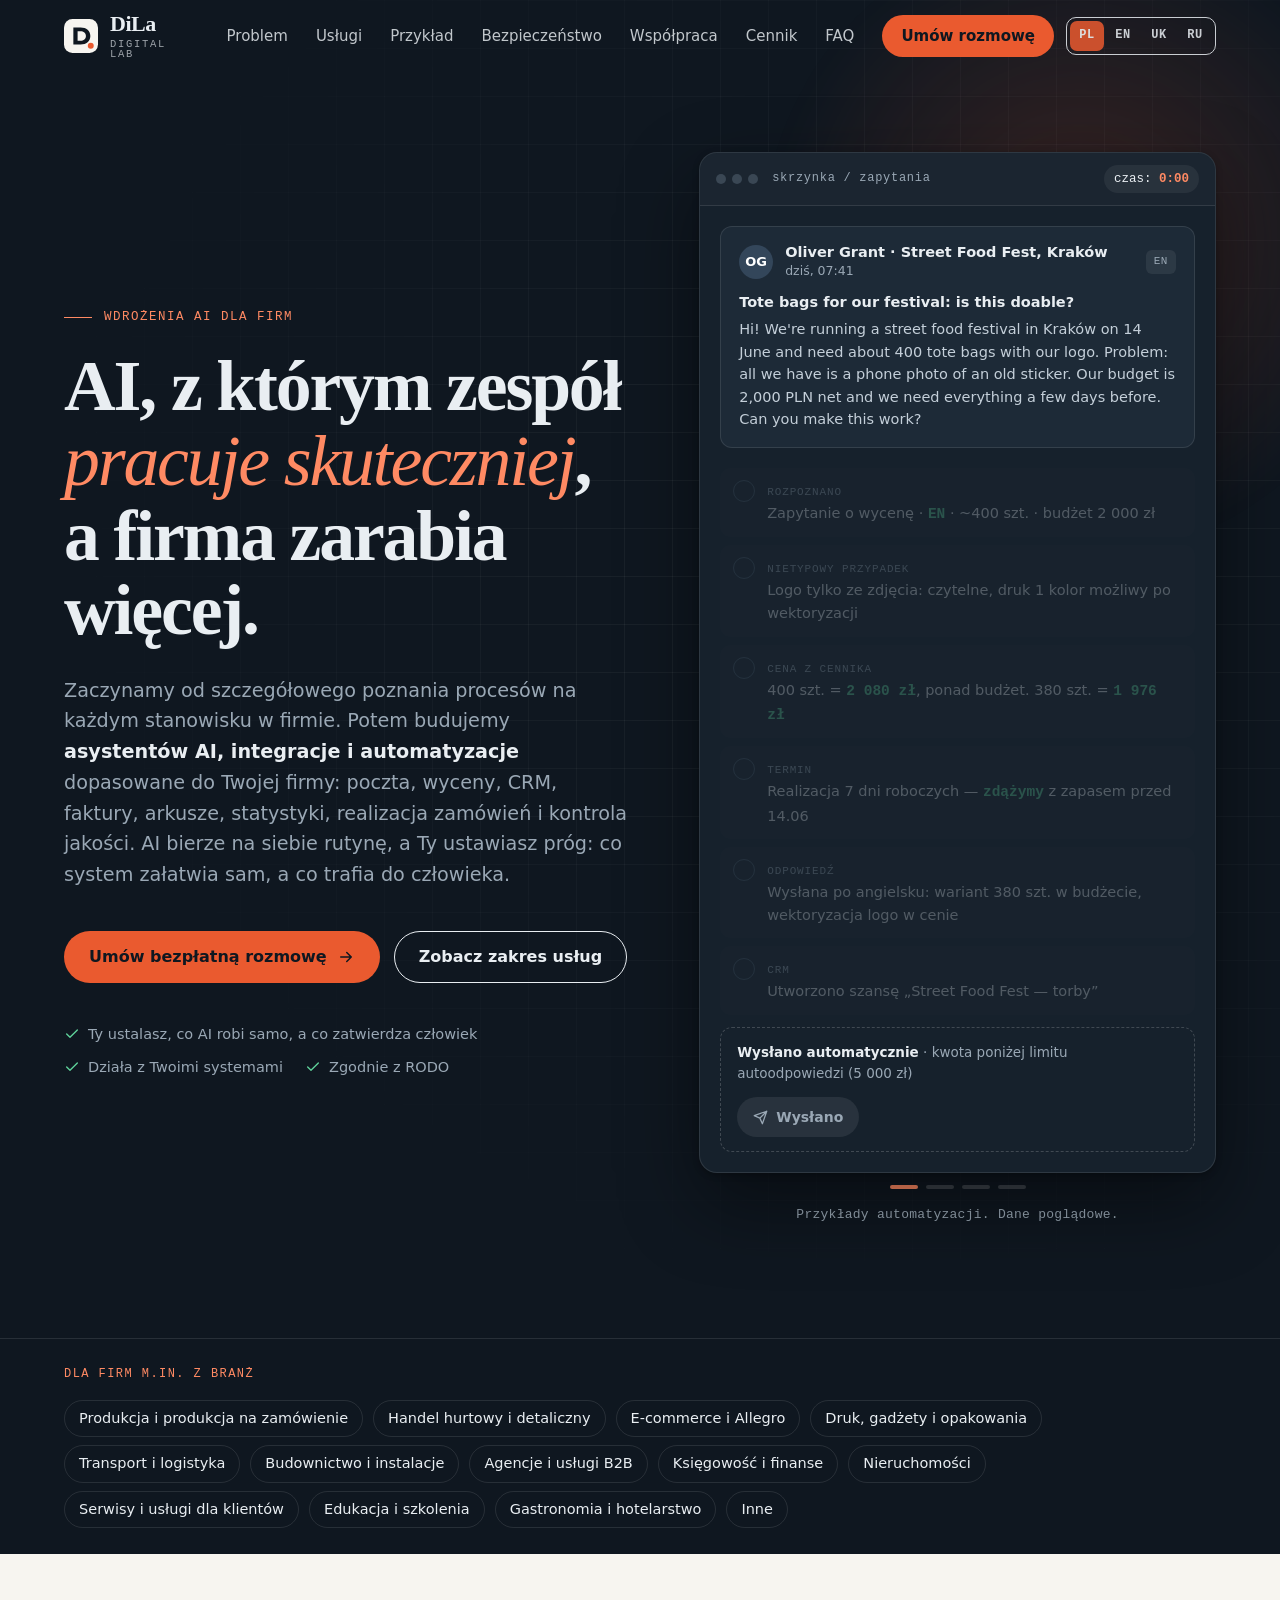
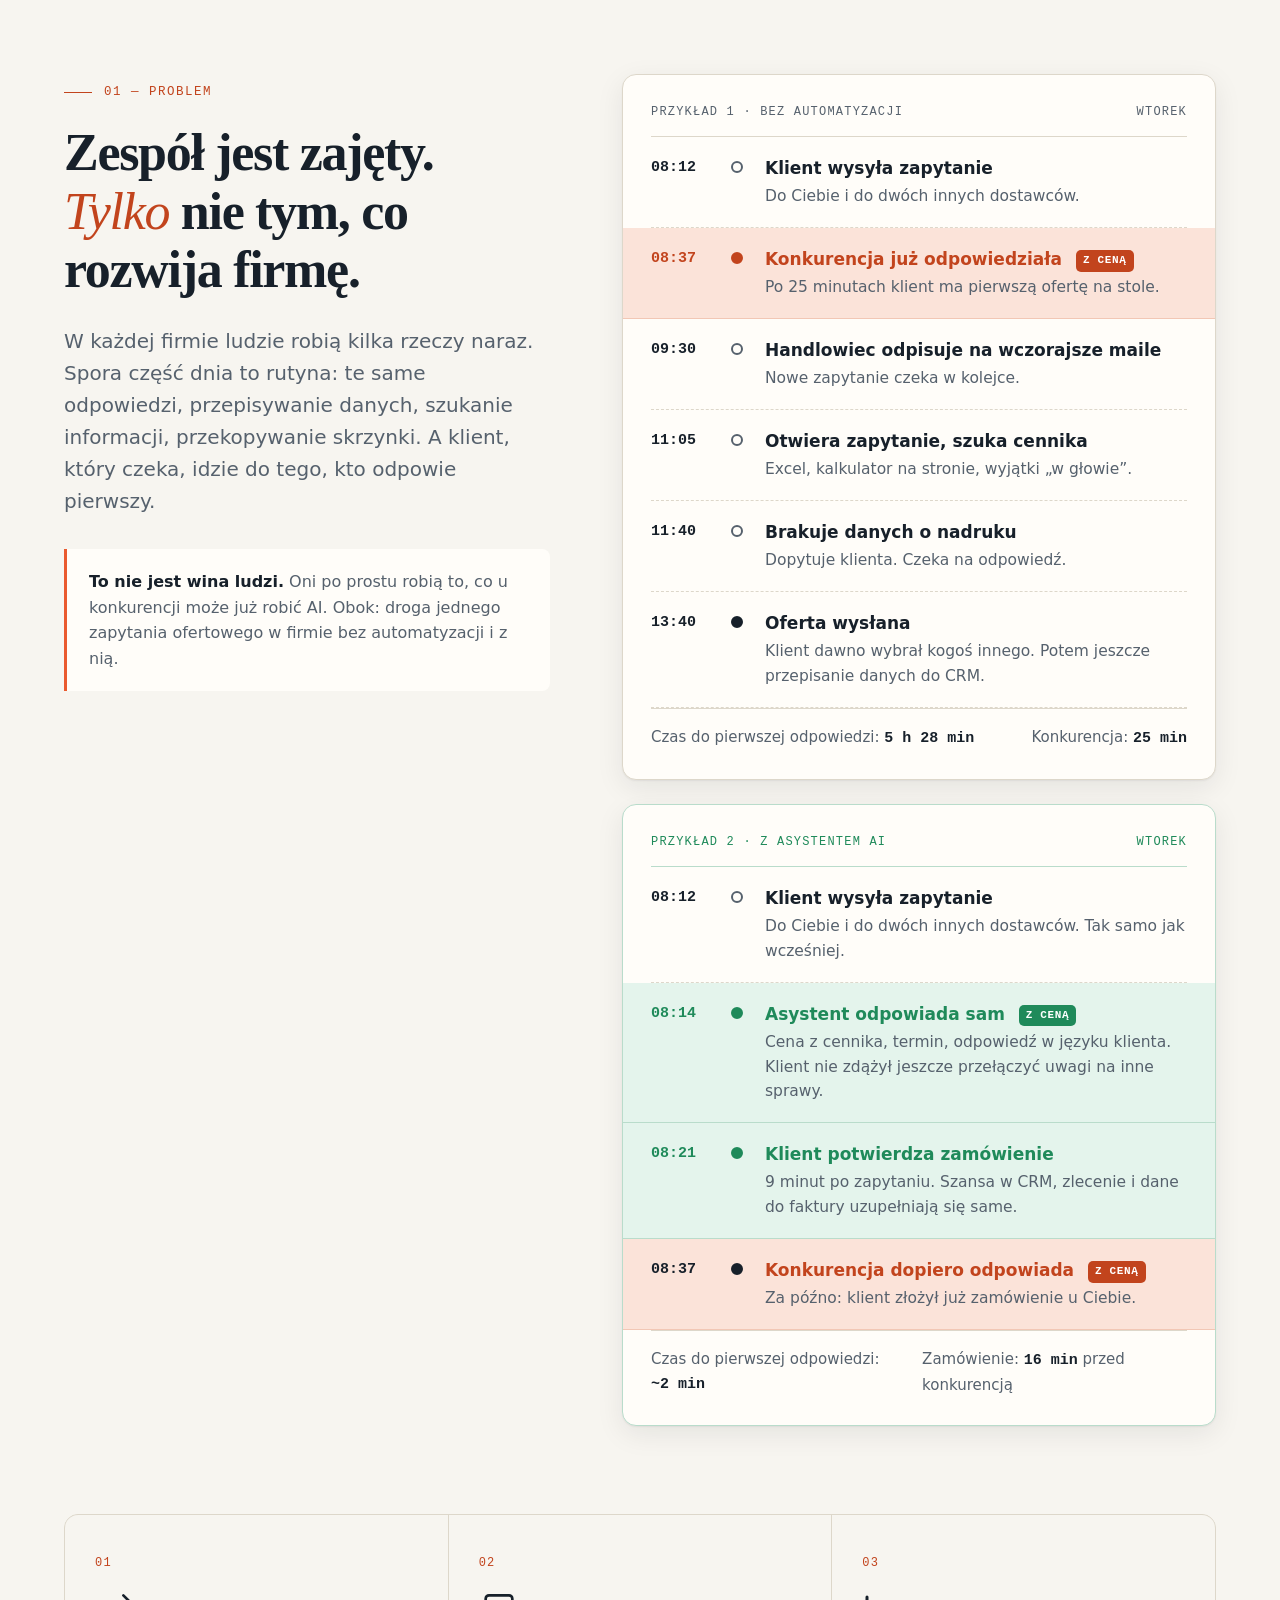
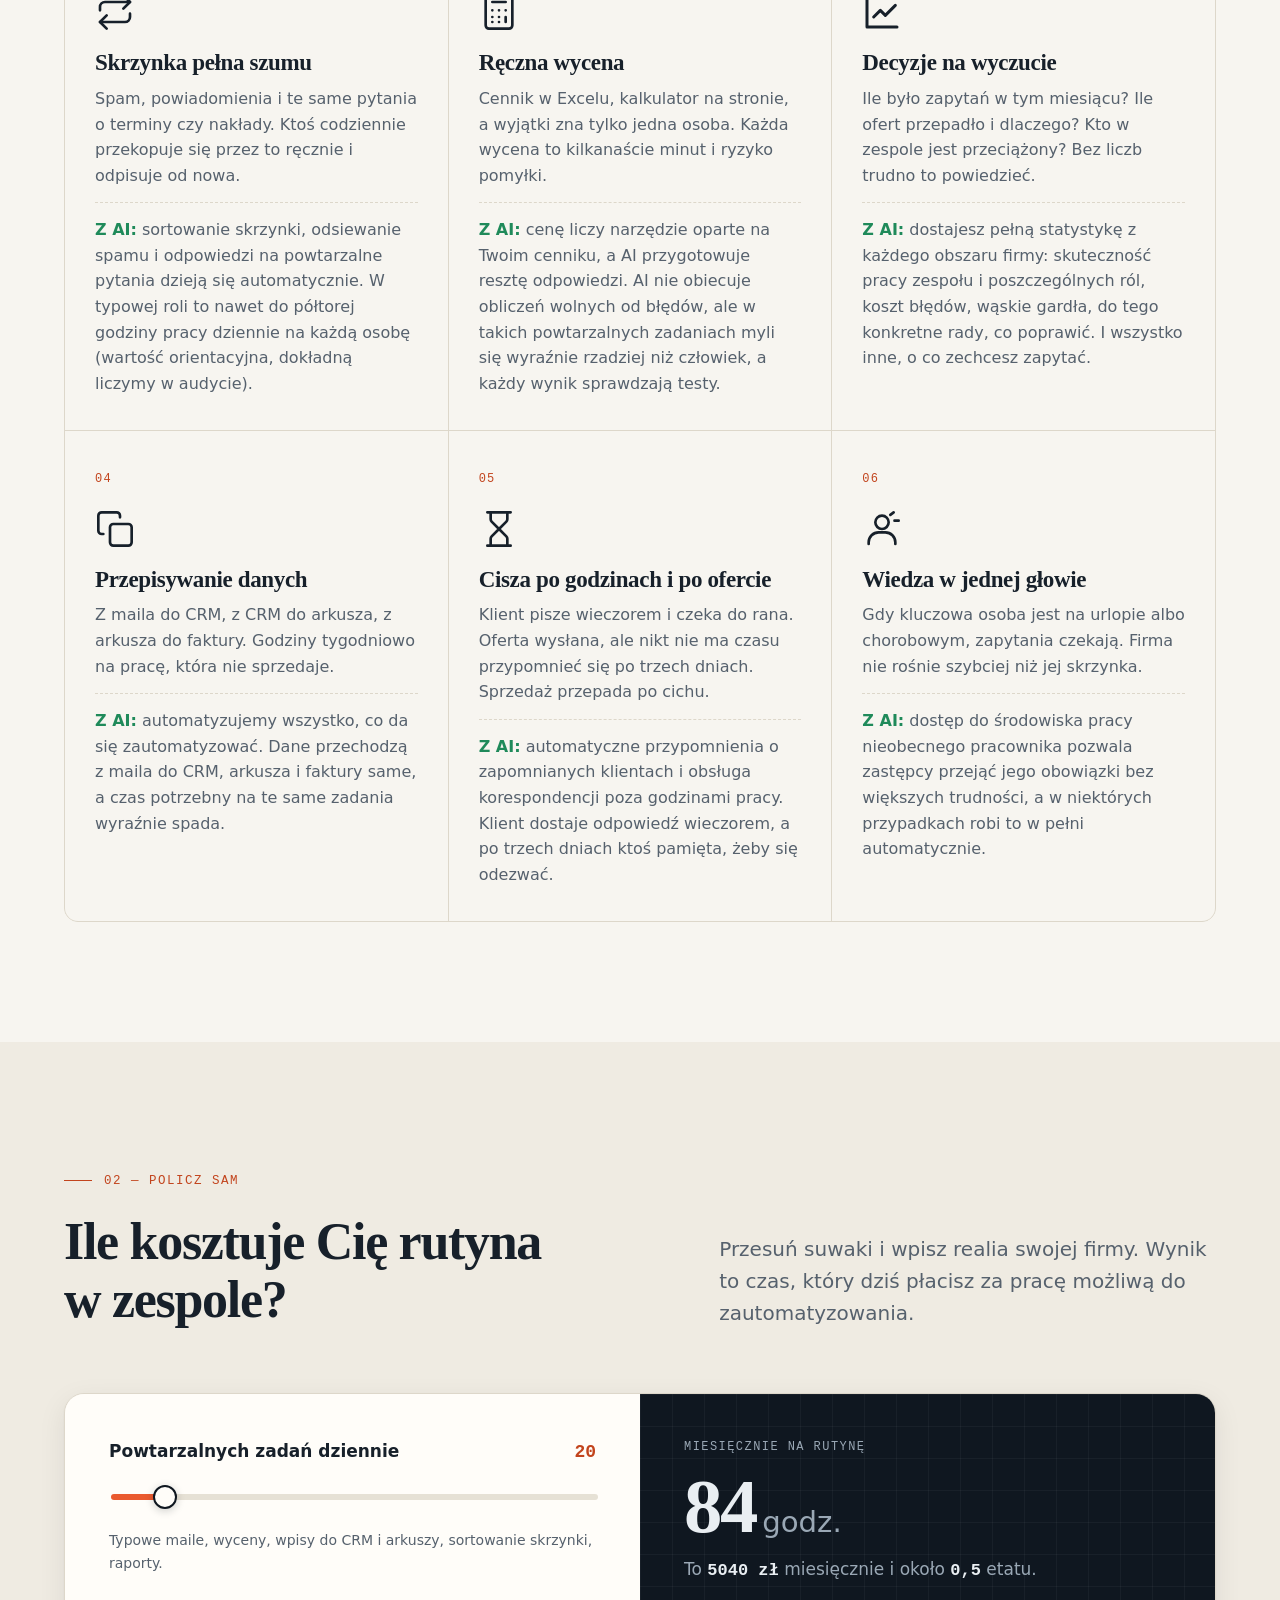
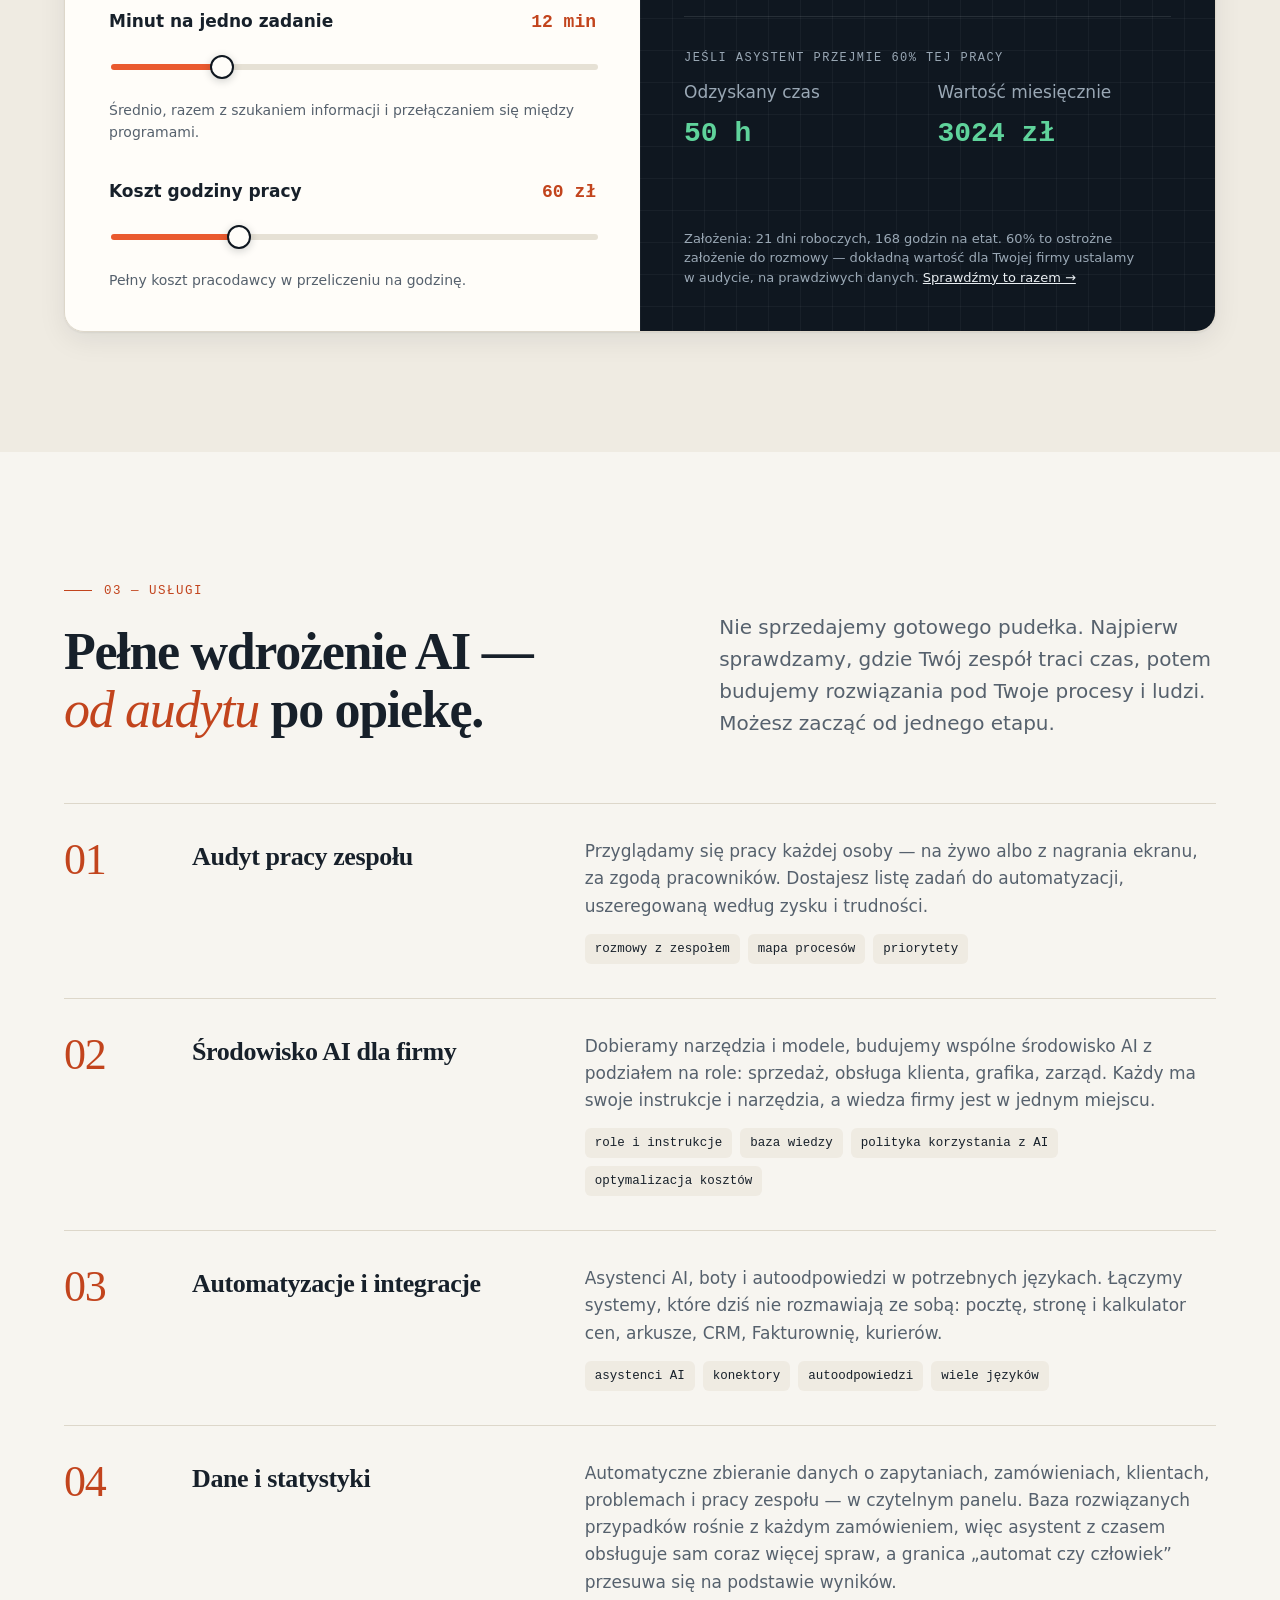
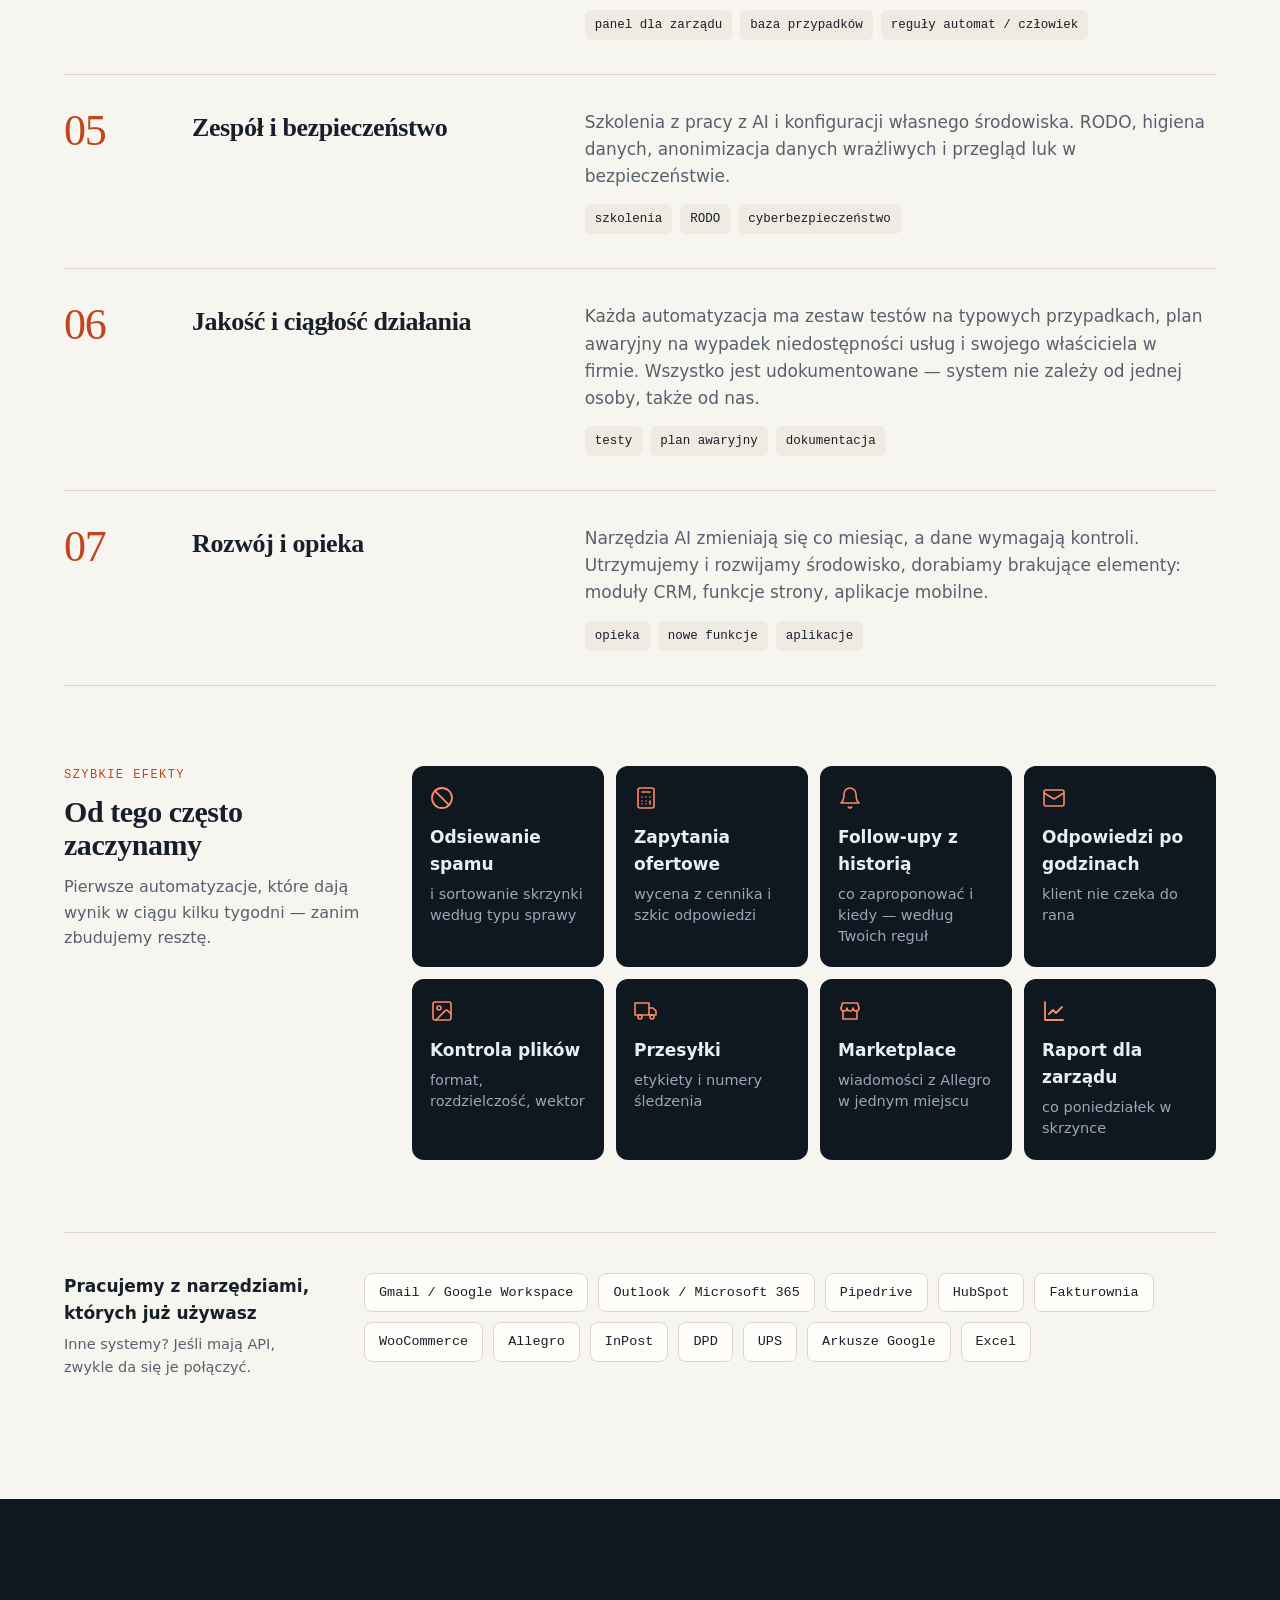
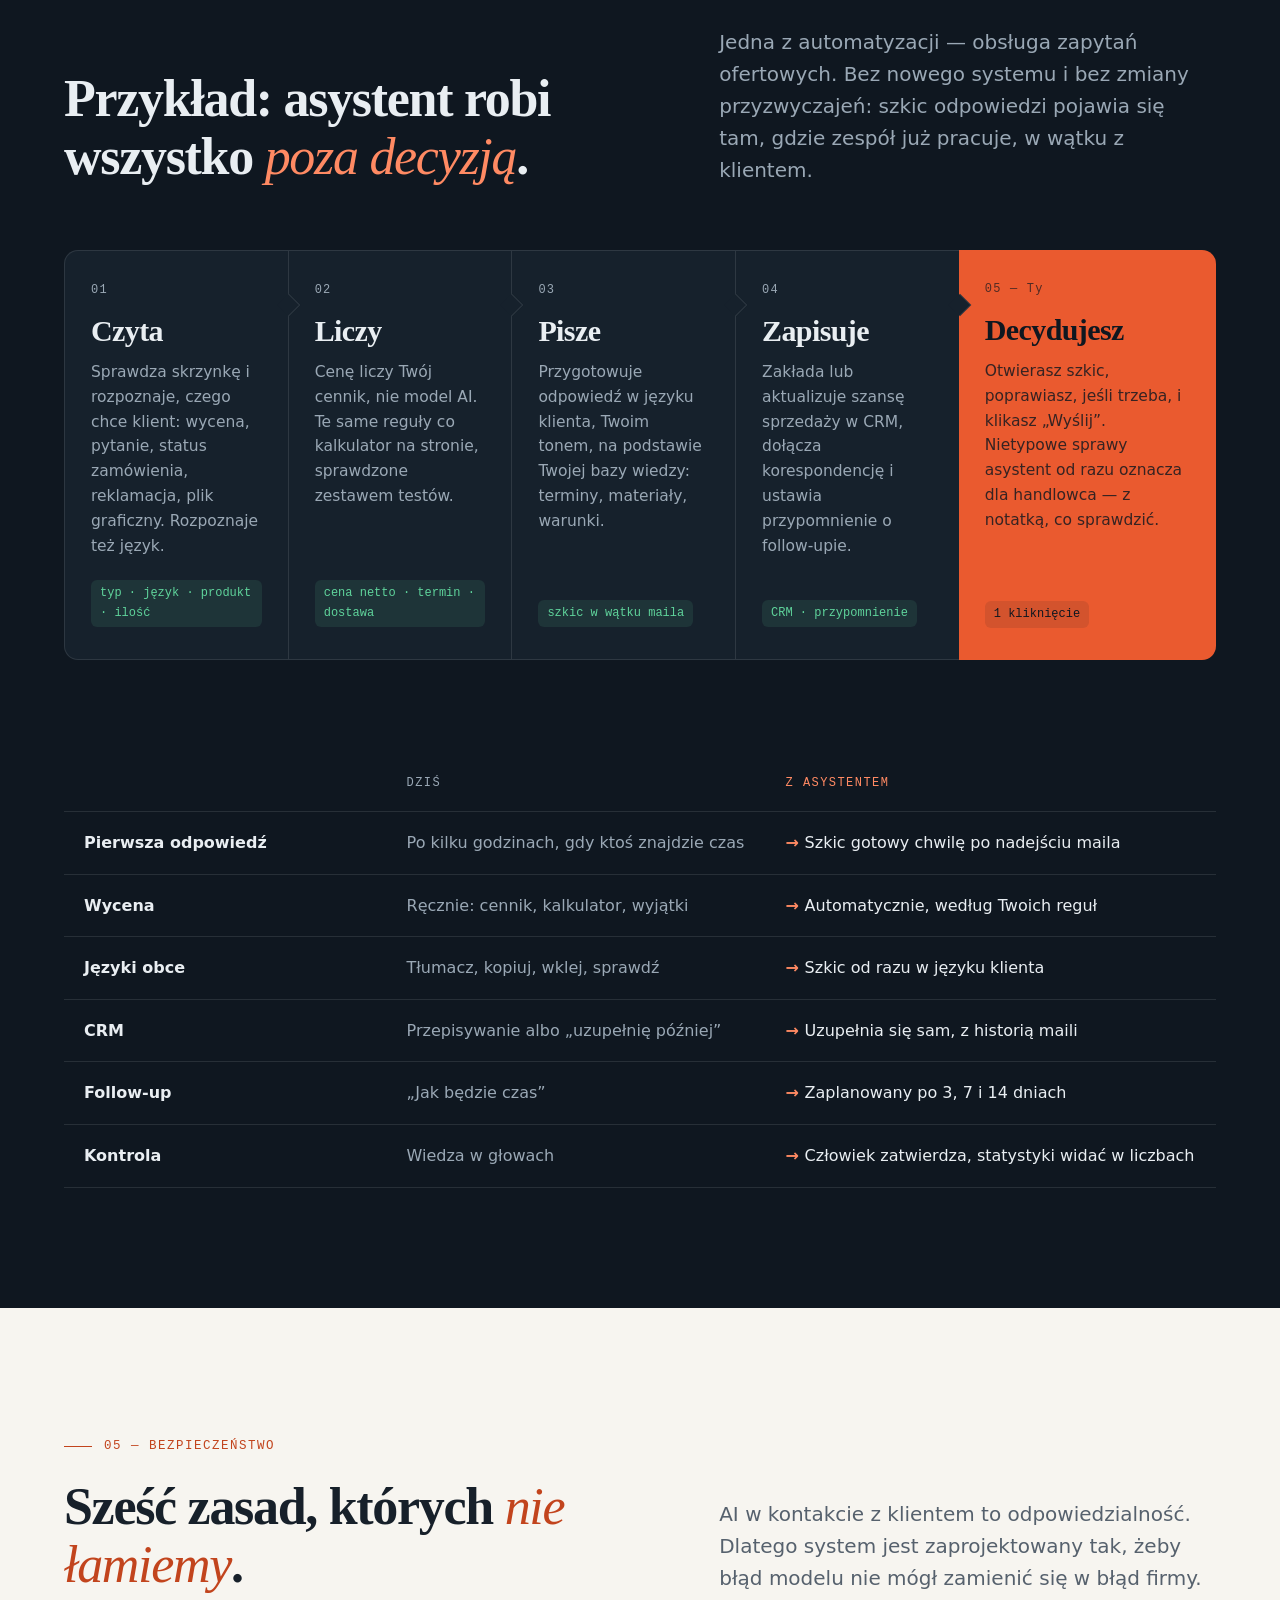
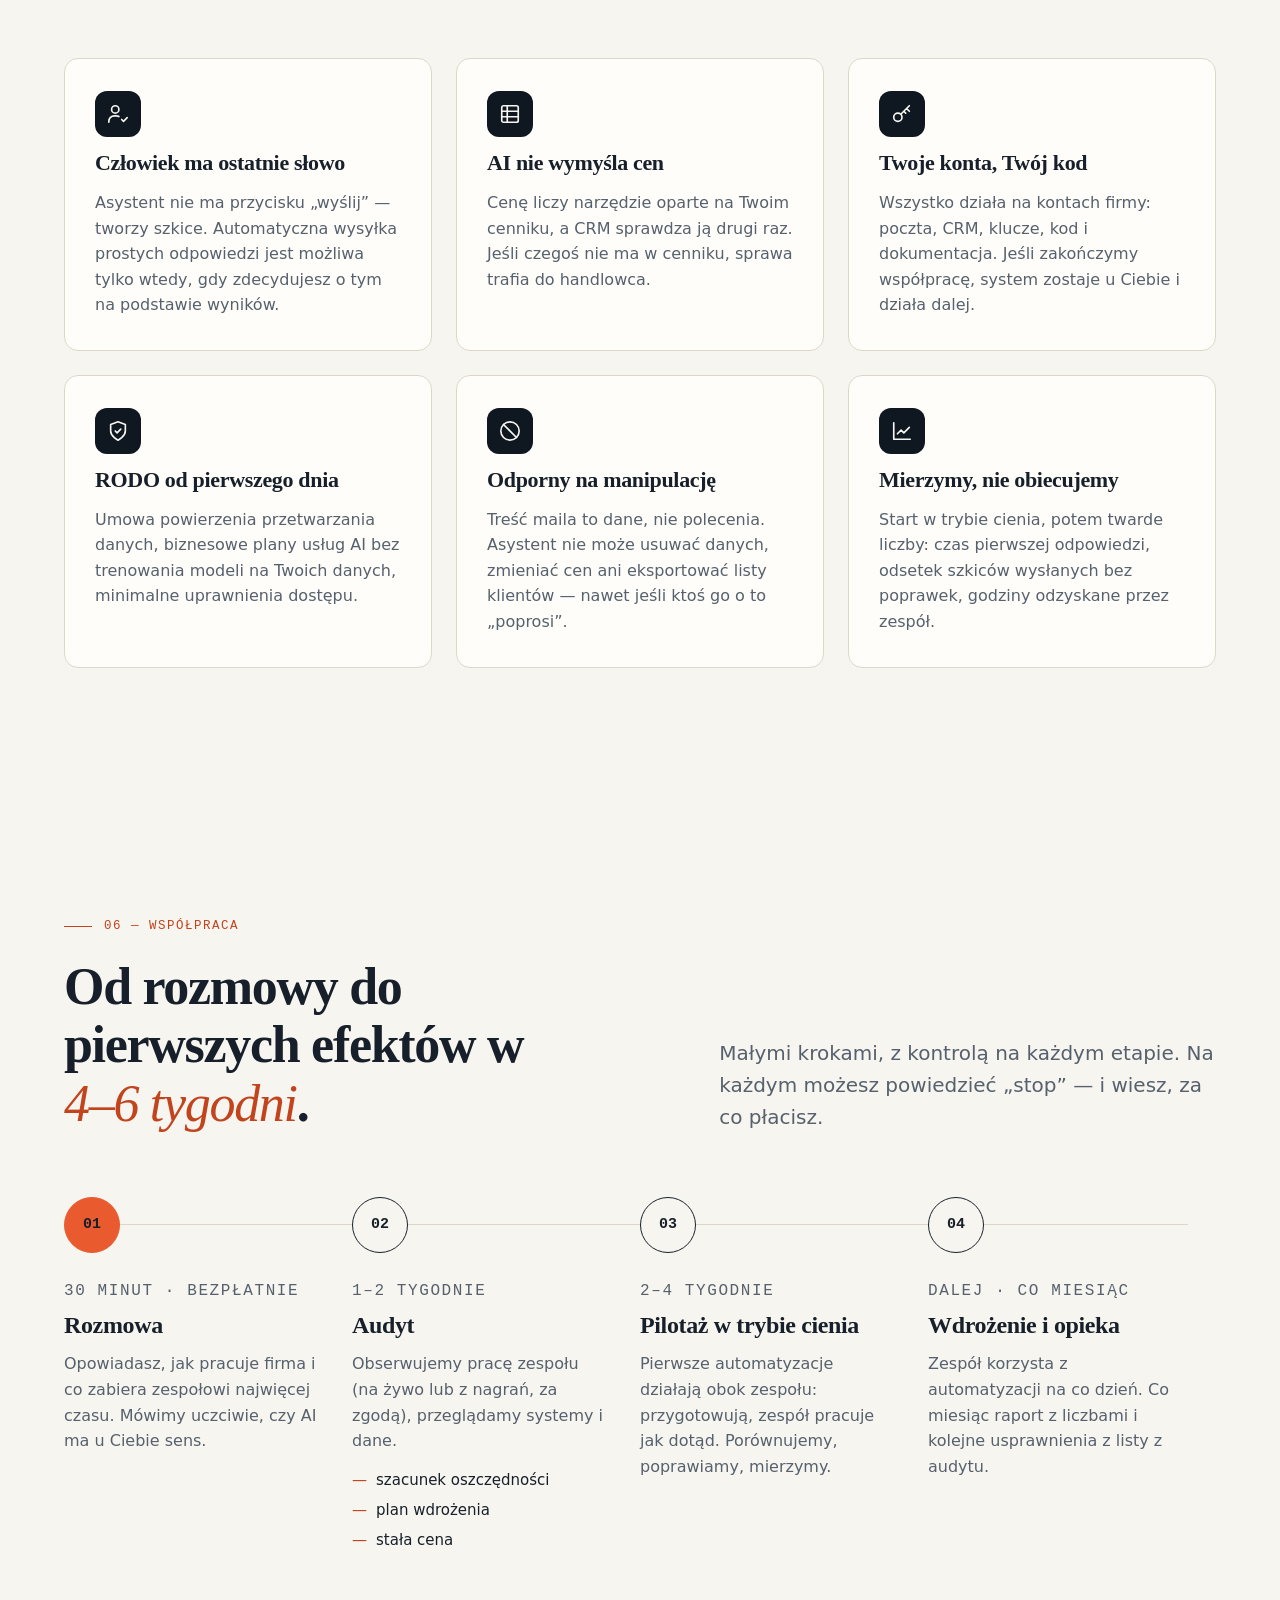
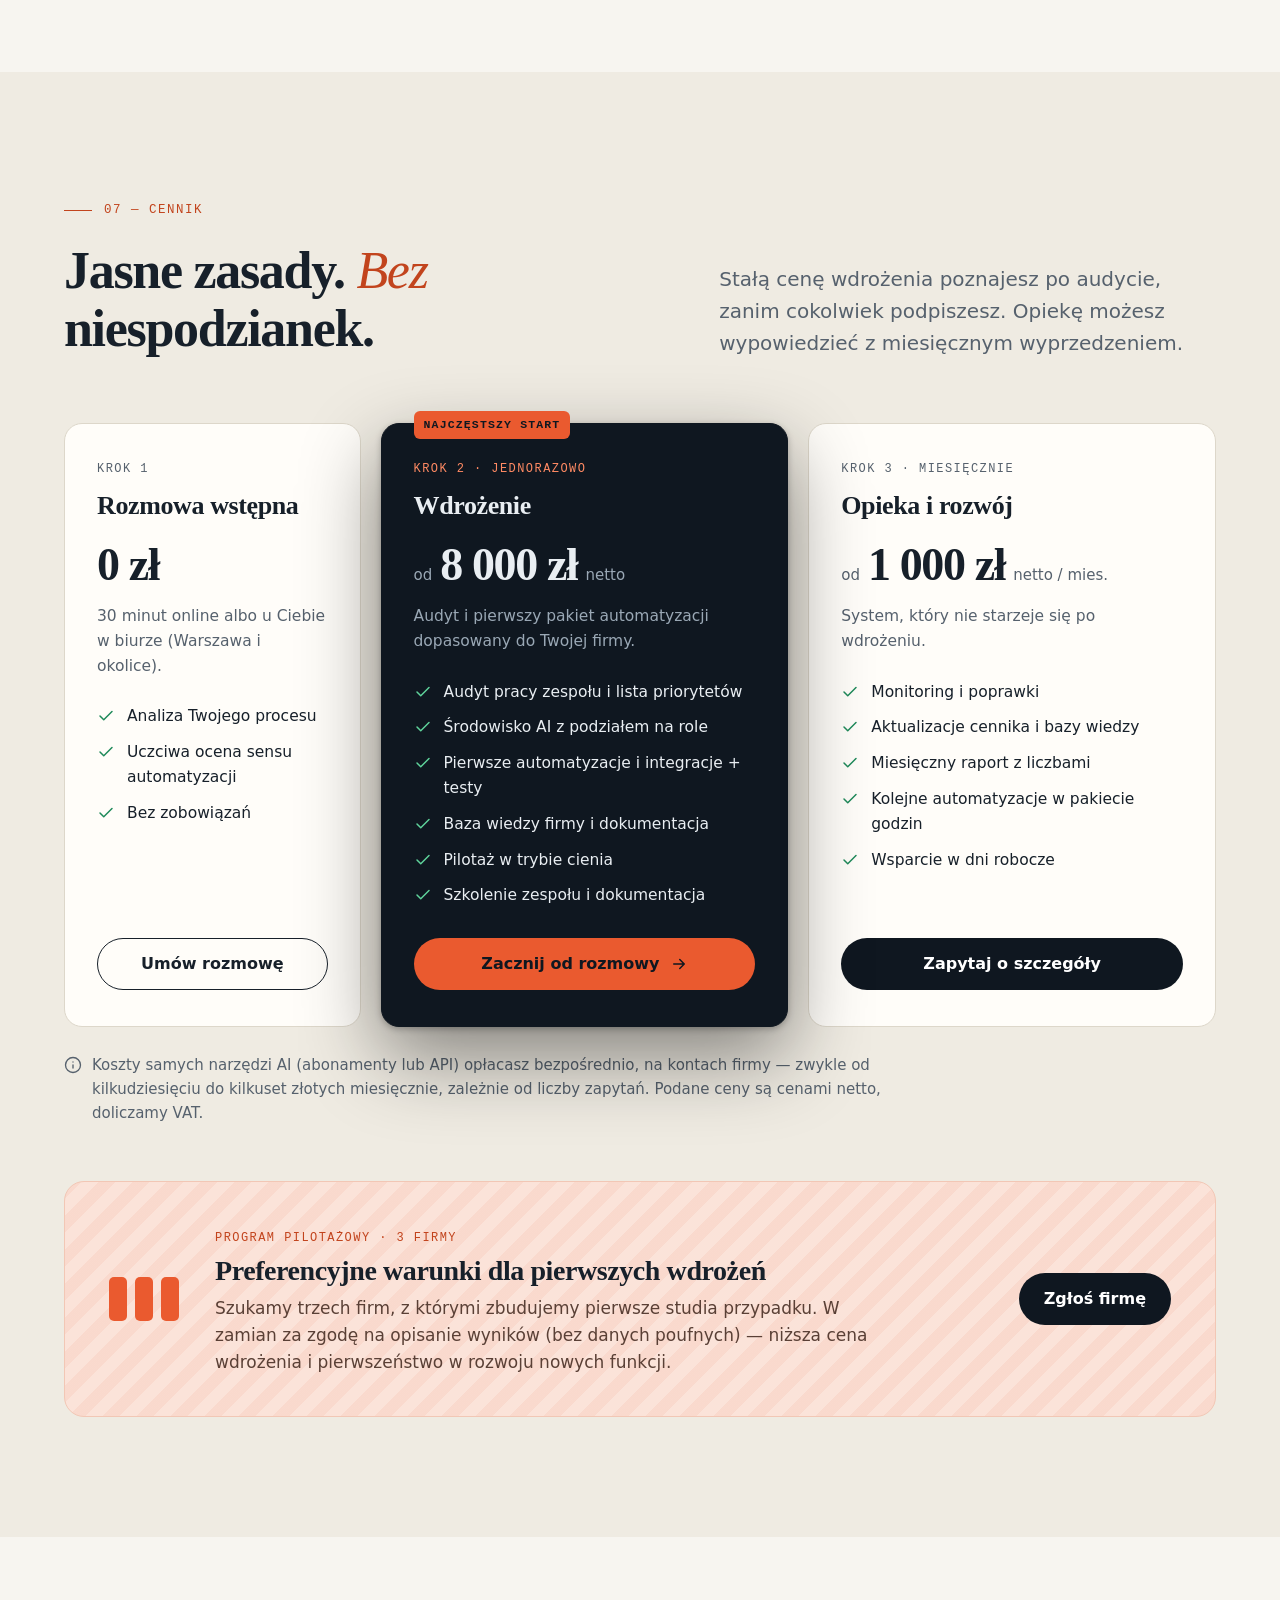
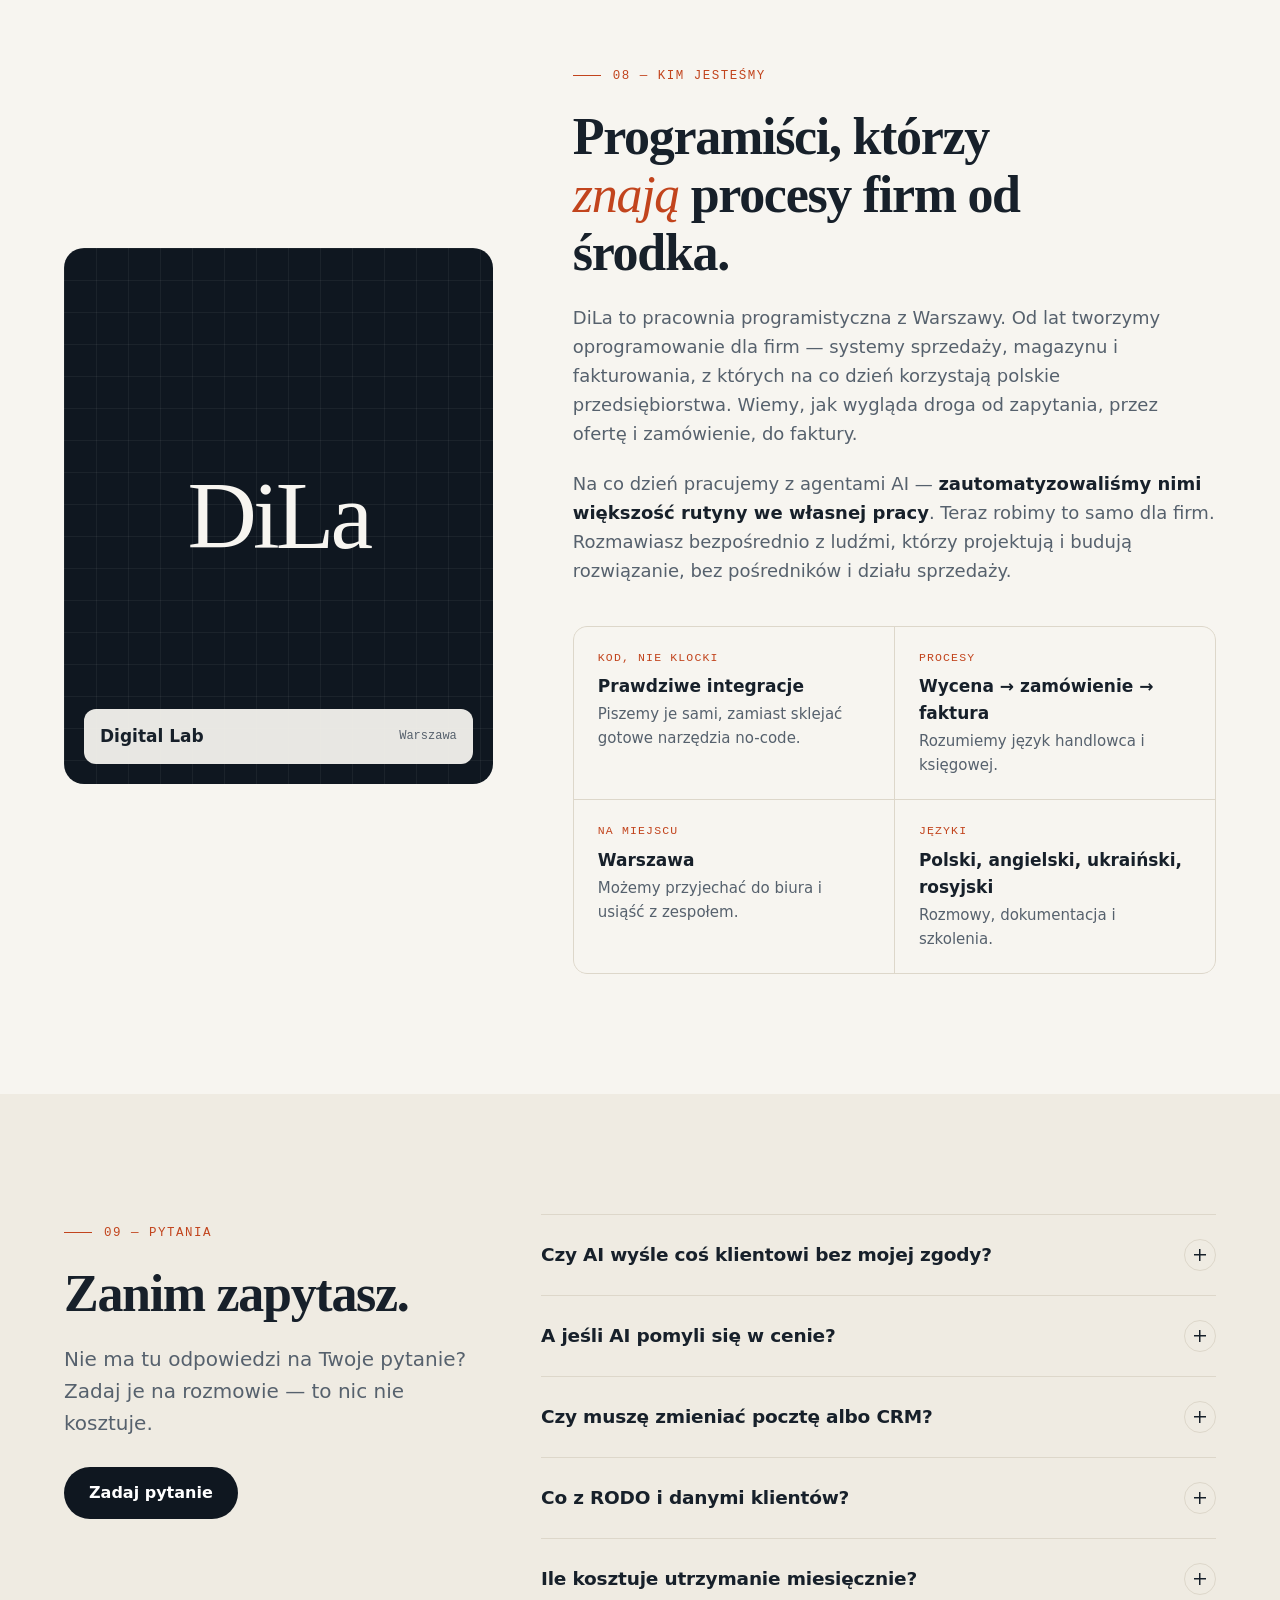
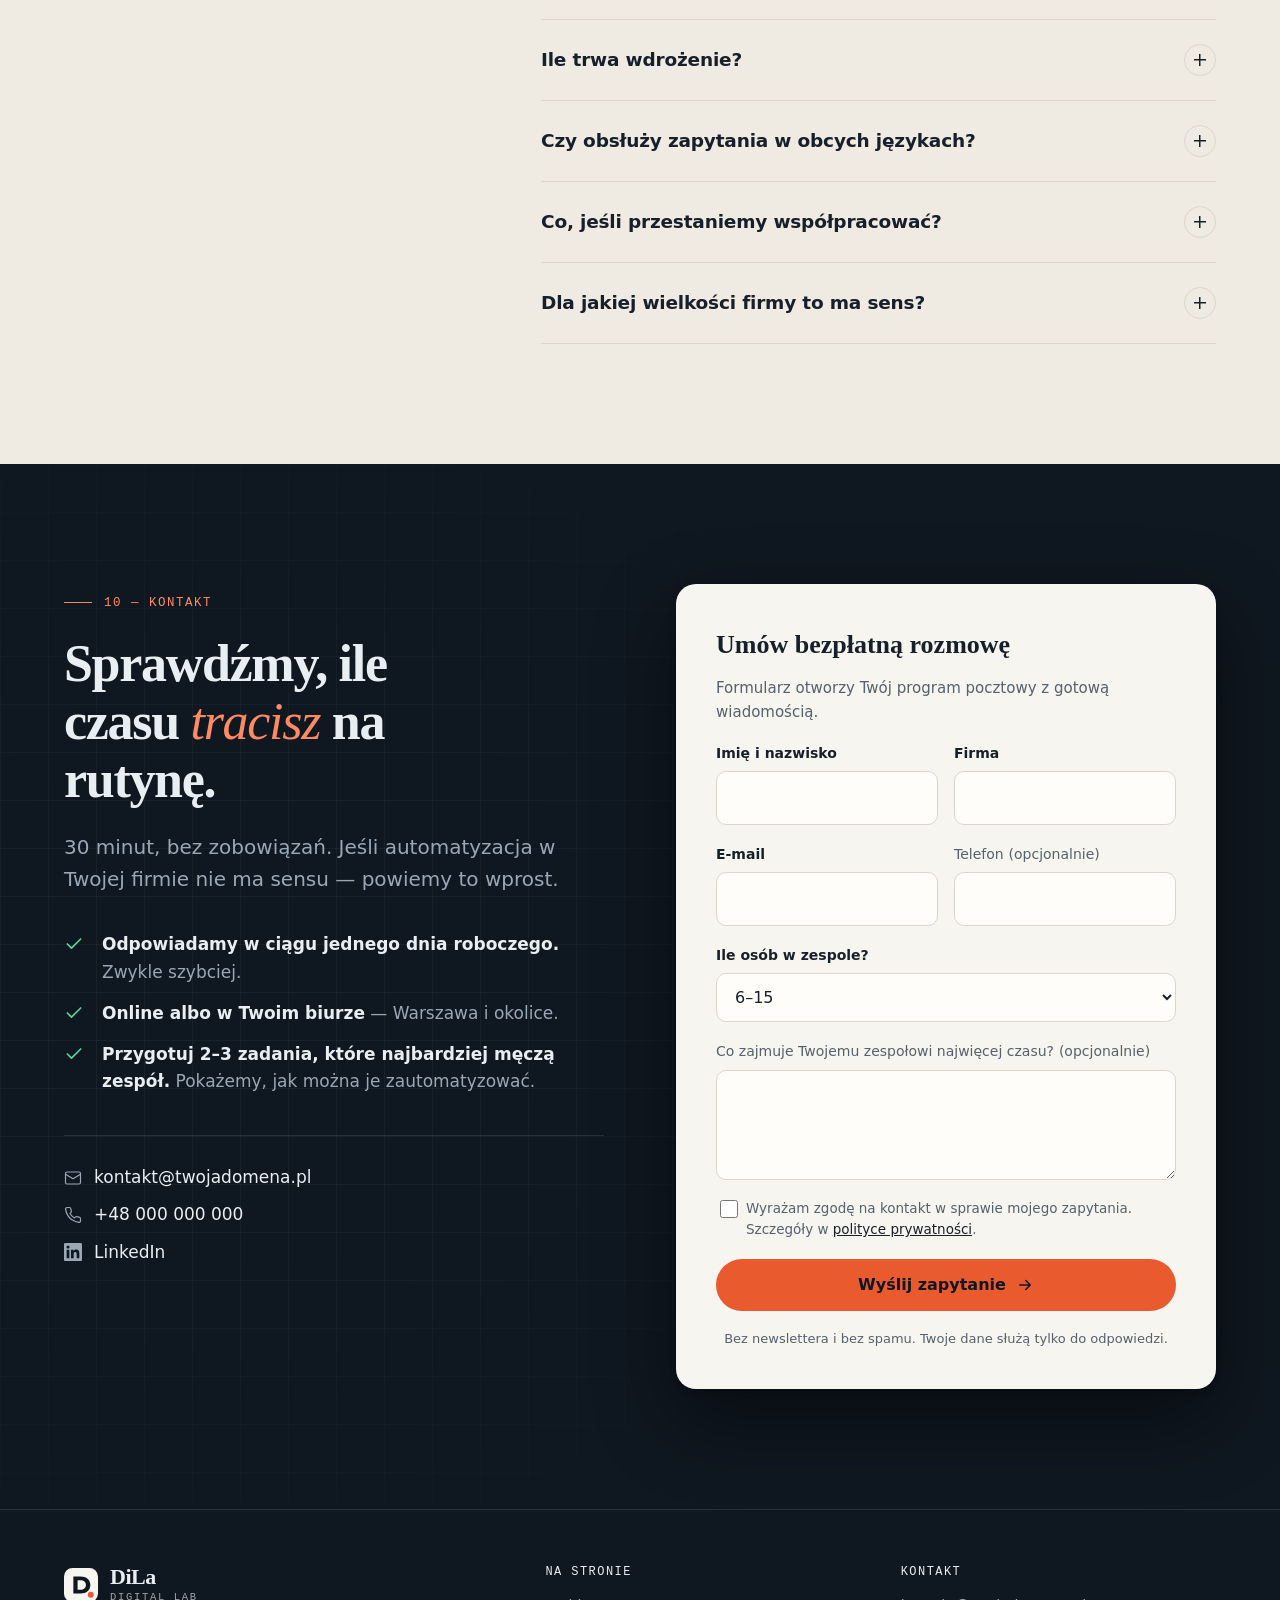
==== index.html @ f4726b87 "Rework hero and problem sections Hero: business-wide positioning, new headline and lead, 4 demo exam" ====
<!doctype html>
<html lang="pl" class="no-js">
<head>
  <meta charset="utf-8">
  <meta name="viewport" content="width=device-width, initial-scale=1">
  <meta name="robots" content="noindex, nofollow"><!-- TEST: usunąć przed startem -->

  <title data-i18n="meta.title">DiLa — Wdrożenia AI dla małych i średnich firm | Digital Lab</title>
  <meta name="description" data-i18n-attr="content:meta.desc" content="Wdrażamy AI w małych i średnich firmach: audyt pracy zespołu, asystenci AI, integracje poczty, CRM, Fakturowni i arkuszy, statystyki, szkolenia i RODO. Człowiek zatwierdza, AI przejmuje rutynę.">
  <meta name="theme-color" content="#0f1720">
  <link rel="icon" href="assets/img/favicon.svg" type="image/svg+xml">
  <link rel="preload" href="assets/fonts/fraunces-latin-wght-normal.woff2" as="font" type="font/woff2" crossorigin>
  <link rel="preload" href="assets/fonts/inter-latin-wght-normal.woff2" as="font" type="font/woff2" crossorigin>
  <link rel="stylesheet" href="assets/css/style.css">

  <!-- Open Graph (TODO: podmienić domenę i dodać obrazek og-image.png 1200×630) -->
  <meta property="og:type" content="website">
  <meta property="og:locale" content="pl_PL">
  <meta property="og:title" data-i18n-attr="content:og.title" content="AI, które naprawdę odciąża zespół — DiLa">
  <meta property="og:description" data-i18n-attr="content:og.desc" content="Od audytu pracy zespołu do działających automatyzacji: poczta, wyceny, CRM, faktury, statystyki. Człowiek zatwierdza, AI przejmuje rutynę.">
  <meta property="og:url" content="https://twojadomena.pl/">

  <script>document.documentElement.classList.remove('no-js');document.documentElement.classList.add('js');</script>
  <!-- Wybrany język (nie-polski): ukryj stronę do czasu podmiany tekstów, żeby nie mignął polski. Zabezpieczenie: 2,5 s. -->
  <script>(function(){try{var l=new URLSearchParams(location.search).get('lang')||localStorage.getItem('dila-lang');if(/^(en|uk|ru)$/.test(l)){document.documentElement.classList.add('i18n-pending');setTimeout(function(){document.documentElement.classList.remove('i18n-pending')},2500)}}catch(e){}})();</script>
  <script type="application/ld+json">
  {
    "@context": "https://schema.org",
    "@type": "ProfessionalService",
    "name": "DiLa — Digital Lab",
    "description": "Wdrożenia AI dla małych i średnich firm: audyt procesów, asystenci AI, integracje systemów (poczta, CRM, Fakturownia, arkusze), statystyki, szkolenia zespołu, RODO i bezpieczeństwo.",
    "areaServed": "PL",
    "address": { "@type": "PostalAddress", "addressLocality": "Warszawa", "addressCountry": "PL" },
    "email": "kontakt@twojadomena.pl",
    "url": "https://twojadomena.pl/"
  }
  </script>
</head>
<body>
<a class="skip-link" href="#main" data-i18n="a11y.skip">Przejdź do treści</a>

<!-- ===================== Ikony (sprite) ===================== -->
<svg width="0" height="0" style="position:absolute" aria-hidden="true">
  <defs>
    <symbol id="i-check" viewBox="0 0 24 24" fill="none" stroke="currentColor" stroke-width="2" stroke-linecap="round" stroke-linejoin="round"><path d="M20 6 9 17l-5-5"/></symbol>
    <symbol id="i-arrow" viewBox="0 0 24 24" fill="none" stroke="currentColor" stroke-width="2" stroke-linecap="round" stroke-linejoin="round"><path d="M5 12h14M13 6l6 6-6 6"/></symbol>
    <symbol id="i-send" viewBox="0 0 24 24" fill="none" stroke="currentColor" stroke-width="2" stroke-linecap="round" stroke-linejoin="round"><path d="M22 2 11 13M22 2l-7 20-4-9-9-4 20-7z"/></symbol>
    <symbol id="i-repeat" viewBox="0 0 24 24" fill="none" stroke="currentColor" stroke-width="1.6" stroke-linecap="round" stroke-linejoin="round"><path d="M17 2l4 4-4 4"/><path d="M3 11V9a3 3 0 0 1 3-3h15"/><path d="M7 22l-4-4 4-4"/><path d="M21 13v2a3 3 0 0 1-3 3H3"/></symbol>
    <symbol id="i-calc" viewBox="0 0 24 24" fill="none" stroke="currentColor" stroke-width="1.6" stroke-linecap="round" stroke-linejoin="round"><rect x="4" y="2" width="16" height="20" rx="2"/><path d="M8 6h8M8 11h.01M12 11h.01M16 11h.01M8 15h.01M12 15h.01M16 15v3M8 18h.01M12 18h.01"/></symbol>
    <symbol id="i-globe" viewBox="0 0 24 24" fill="none" stroke="currentColor" stroke-width="1.6" stroke-linecap="round" stroke-linejoin="round"><circle cx="12" cy="12" r="10"/><path d="M2 12h20M12 2a15 15 0 0 1 4 10 15 15 0 0 1-4 10 15 15 0 0 1-4-10 15 15 0 0 1 4-10z"/></symbol>
    <symbol id="i-copy" viewBox="0 0 24 24" fill="none" stroke="currentColor" stroke-width="1.6" stroke-linecap="round" stroke-linejoin="round"><rect x="9" y="9" width="13" height="13" rx="2"/><path d="M5 15H4a2 2 0 0 1-2-2V4a2 2 0 0 1 2-2h9a2 2 0 0 1 2 2v1"/></symbol>
    <symbol id="i-hourglass" viewBox="0 0 24 24" fill="none" stroke="currentColor" stroke-width="1.6" stroke-linecap="round" stroke-linejoin="round"><path d="M5 22h14M5 2h14M17 22v-4.17a2 2 0 0 0-.59-1.42L12 12l-4.41 4.41A2 2 0 0 0 7 17.83V22M7 2v4.17a2 2 0 0 0 .59 1.42L12 12l4.41-4.41A2 2 0 0 0 17 6.17V2"/></symbol>
    <symbol id="i-head" viewBox="0 0 24 24" fill="none" stroke="currentColor" stroke-width="1.6" stroke-linecap="round" stroke-linejoin="round"><circle cx="12" cy="8" r="4"/><path d="M4 21v-1a6 6 0 0 1 6-6h4a6 6 0 0 1 6 6v1"/><path d="M17 3.5l2-1.5M19.5 7H22"/></symbol>
    <symbol id="i-user-check" viewBox="0 0 24 24" fill="none" stroke="currentColor" stroke-width="1.8" stroke-linecap="round" stroke-linejoin="round"><circle cx="9" cy="7" r="4"/><path d="M2 21v-1a6 6 0 0 1 6-6h2a6 6 0 0 1 3 .8"/><path d="m16 18 2 2 4-4"/></symbol>
    <symbol id="i-table" viewBox="0 0 24 24" fill="none" stroke="currentColor" stroke-width="1.8" stroke-linecap="round" stroke-linejoin="round"><rect x="3" y="3" width="18" height="18" rx="2"/><path d="M3 9h18M3 15h18M9 3v18"/></symbol>
    <symbol id="i-key" viewBox="0 0 24 24" fill="none" stroke="currentColor" stroke-width="1.8" stroke-linecap="round" stroke-linejoin="round"><circle cx="7.5" cy="15.5" r="4.5"/><path d="m10.7 12.3 9.3-9.3M17 6l3 3M14 9l2 2"/></symbol>
    <symbol id="i-shield" viewBox="0 0 24 24" fill="none" stroke="currentColor" stroke-width="1.8" stroke-linecap="round" stroke-linejoin="round"><path d="M12 22s8-4 8-10V5l-8-3-8 3v7c0 6 8 10 8 10z"/><path d="m9 12 2 2 4-4"/></symbol>
    <symbol id="i-filter" viewBox="0 0 24 24" fill="none" stroke="currentColor" stroke-width="1.8" stroke-linecap="round" stroke-linejoin="round"><path d="M12 22c5.5 0 10-4.5 10-10S17.5 2 12 2 2 6.5 2 12s4.5 10 10 10z"/><path d="m4.9 4.9 14.2 14.2"/></symbol>
    <symbol id="i-chart" viewBox="0 0 24 24" fill="none" stroke="currentColor" stroke-width="1.8" stroke-linecap="round" stroke-linejoin="round"><path d="M3 3v18h18"/><path d="m7 15 4-4 3 3 6-6"/></symbol>
    <symbol id="i-bell" viewBox="0 0 24 24" fill="none" stroke="currentColor" stroke-width="1.6" stroke-linecap="round" stroke-linejoin="round"><path d="M6 8a6 6 0 0 1 12 0c0 7 3 9 3 9H3s3-2 3-9"/><path d="M10.3 21a1.94 1.94 0 0 0 3.4 0"/></symbol>
    <symbol id="i-image" viewBox="0 0 24 24" fill="none" stroke="currentColor" stroke-width="1.6" stroke-linecap="round" stroke-linejoin="round"><rect x="3" y="3" width="18" height="18" rx="2"/><circle cx="9" cy="9" r="2"/><path d="m21 15-3.1-3.1a2 2 0 0 0-2.8 0L6 21"/></symbol>
    <symbol id="i-factory" viewBox="0 0 24 24" fill="none" stroke="currentColor" stroke-width="1.6" stroke-linecap="round" stroke-linejoin="round"><path d="M2 20V9l6 4V9l6 4V4h6v16z"/><path d="M2 20h20"/></symbol>
    <symbol id="i-invoice" viewBox="0 0 24 24" fill="none" stroke="currentColor" stroke-width="1.6" stroke-linecap="round" stroke-linejoin="round"><path d="M4 2v20l3-2 3 2 2-2 2 2 3-2 3 2V2l-3 2-3-2-2 2-2-2-3 2z"/><path d="M8 9h8M8 13h5"/></symbol>
    <symbol id="i-truck" viewBox="0 0 24 24" fill="none" stroke="currentColor" stroke-width="1.6" stroke-linecap="round" stroke-linejoin="round"><path d="M1 4h14v12H1zM15 9h4l3 3v4h-7"/><circle cx="6" cy="18" r="2"/><circle cx="18" cy="18" r="2"/></symbol>
    <symbol id="i-store" viewBox="0 0 24 24" fill="none" stroke="currentColor" stroke-width="1.6" stroke-linecap="round" stroke-linejoin="round"><path d="M3 9 4.5 4h15L21 9"/><path d="M3 9a3 3 0 0 0 6 0 3 3 0 0 0 6 0 3 3 0 0 0 6 0"/><path d="M5 12v8h14v-8"/></symbol>
    <symbol id="i-school" viewBox="0 0 24 24" fill="none" stroke="currentColor" stroke-width="1.6" stroke-linecap="round" stroke-linejoin="round"><path d="M22 10 12 5 2 10l10 5 10-5z"/><path d="M6 12v5c3 2 9 2 12 0v-5"/></symbol>
    <symbol id="i-mail" viewBox="0 0 24 24" fill="none" stroke="currentColor" stroke-width="1.6" stroke-linecap="round" stroke-linejoin="round"><rect x="2" y="4" width="20" height="16" rx="2"/><path d="m22 7-10 6L2 7"/></symbol>
    <symbol id="i-phone" viewBox="0 0 24 24" fill="none" stroke="currentColor" stroke-width="1.6" stroke-linecap="round" stroke-linejoin="round"><path d="M22 16.9v3a2 2 0 0 1-2.2 2 19.8 19.8 0 0 1-8.6-3.1 19.5 19.5 0 0 1-6-6A19.8 19.8 0 0 1 2.1 4.2 2 2 0 0 1 4.1 2h3a2 2 0 0 1 2 1.7c.1 1 .4 1.9.7 2.8a2 2 0 0 1-.5 2.1L8 9.9a16 16 0 0 0 6 6l1.3-1.3a2 2 0 0 1 2.1-.4c.9.3 1.8.6 2.8.7a2 2 0 0 1 1.7 2z"/></symbol>
    <symbol id="i-in" viewBox="0 0 24 24" fill="currentColor"><path d="M20.45 20.45h-3.56v-5.57c0-1.33-.02-3.04-1.85-3.04-1.85 0-2.14 1.45-2.14 2.94v5.67H9.35V9h3.41v1.56h.05c.48-.9 1.64-1.85 3.37-1.85 3.6 0 4.27 2.37 4.27 5.46v6.28zM5.34 7.43a2.06 2.06 0 1 1 0-4.13 2.06 2.06 0 0 1 0 4.13zM7.12 20.45H3.56V9h3.56v11.45zM22.22 0H1.77C.79 0 0 .77 0 1.73v20.54C0 23.23.79 24 1.77 24h20.45c.98 0 1.78-.77 1.78-1.73V1.73C24 .77 23.2 0 22.22 0z"/></symbol>
    <symbol id="i-info" viewBox="0 0 24 24" fill="none" stroke="currentColor" stroke-width="1.8" stroke-linecap="round" stroke-linejoin="round"><circle cx="12" cy="12" r="10"/><path d="M12 16v-4M12 8h.01"/></symbol>
    <symbol id="i-calendar" viewBox="0 0 24 24" fill="none" stroke="currentColor" stroke-width="1.6" stroke-linecap="round" stroke-linejoin="round"><rect x="3" y="4" width="18" height="18" rx="2"/><path d="M16 2v4M8 2v4M3 10h18"/></symbol>
  </defs>
</svg>

<!-- ===================== Header ===================== -->
<header class="header" id="top">
  <div class="wrap header__inner">
    <a class="brand" href="#top" aria-label="DiLa — Digital Lab, strona główna" data-i18n-attr="aria-label:a11y.brand">
      <svg class="brand__mark" viewBox="0 0 40 40" aria-hidden="true">
        <rect class="m-bg" width="40" height="40" rx="10"/>
        <path class="m-fg" d="M11 10h8.5C26.4 10 31 14.1 31 20s-4.6 10-11.5 10H11V10zm5 4.4v11.2h3.3c3.9 0 6.5-2.2 6.5-5.6s-2.6-5.6-6.5-5.6H16z"/>
        <circle cx="31.5" cy="31.5" r="3.5" fill="#ea5a2f"/>
      </svg>
      <span class="brand__text"><span class="brand__name">DiLa</span><span class="brand__sub">Digital Lab</span></span>
    </a>
    <button class="nav-toggle" type="button" aria-label="Menu" aria-expanded="false" aria-controls="nav" data-i18n-attr="aria-label:a11y.menu"><span></span></button>
    <nav class="nav" id="nav" aria-label="Główna nawigacja" data-i18n-attr="aria-label:a11y.nav">
      <a href="#problem" data-i18n="nav.problem">Problem</a>
      <a href="#uslugi" data-i18n="nav.services">Usługi</a>
      <a href="#rozwiazanie" data-i18n="nav.example">Przykład</a>
      <a href="#zasady" data-i18n="nav.security">Bezpieczeństwo</a>
      <a href="#proces" data-i18n="nav.process">Współpraca</a>
      <a href="#cennik" data-i18n="nav.pricing">Cennik</a>
      <a href="#faq">FAQ</a>
      <a class="btn btn--sm" href="#kontakt" data-i18n="nav.cta">Umów rozmowę</a>
      <div class="lang" role="group" aria-label="Język / Language">
        <button type="button" data-lang="pl" aria-pressed="true">PL</button>
        <button type="button" data-lang="en" aria-pressed="false">EN</button>
        <button type="button" data-lang="uk" aria-pressed="false">UK</button>
        <button type="button" data-lang="ru" aria-pressed="false">RU</button>
      </div>
    </nav>
  </div>
</header>

<main id="main">

<!-- ===================== HERO ===================== -->
<section class="hero">
  <div class="wrap hero__grid">
    <div>
      <p class="label reveal" data-i18n="hero.label">Wdrożenia AI dla firm</p>
      <h1 class="h1 reveal reveal-d1" data-i18n="hero.h1">AI, z którym zespół <em>pracuje skuteczniej</em>, a firma zarabia więcej.</h1>
      <p class="hero__lead reveal reveal-d2" data-i18n="hero.lead">Zaczynamy od szczegółowego poznania procesów na każdym stanowisku w firmie. Potem budujemy <strong>asystentów AI, integracje i&nbsp;automatyzacje</strong> dopasowane do Twojej firmy: poczta, wyceny, CRM, faktury, arkusze, statystyki, realizacja zamówień i kontrola jakości. AI bierze na siebie rutynę, a Ty ustawiasz próg: co system załatwia sam, a co trafia do człowieka.</p>
      <div class="hero__cta reveal reveal-d3">
        <a class="btn" href="#kontakt"><span data-i18n="hero.cta1">Umów bezpłatną rozmowę</span> <svg aria-hidden="true"><use href="#i-arrow"/></svg></a>
        <a class="btn btn--ghost" href="#uslugi" data-i18n="hero.cta2">Zobacz zakres usług</a>
      </div>
      <ul class="hero__trust reveal reveal-d4">
        <li><svg aria-hidden="true"><use href="#i-check"/></svg><span data-i18n="hero.t1">Ty ustalasz, co AI robi samo, a co zatwierdza człowiek</span></li>
        <li><svg aria-hidden="true"><use href="#i-check"/></svg><span data-i18n="hero.t2">Działa z Twoimi systemami</span></li>
        <li><svg aria-hidden="true"><use href="#i-check"/></svg><span data-i18n="hero.t3">Zgodnie z RODO</span></li>
      </ul>
    </div>

    <!-- Demo na żywo: animowane w main.js (teksty scenariuszy z słownika języka); bez JS pokazuje stan końcowy -->
    <div class="reveal reveal-d2">
      <div class="demo is-auto" id="demo" aria-label="Przykłady automatyzacji: zapytanie ofertowe, zamówienie, kontrola jakości" role="img" data-i18n-attr="aria-label:demo.aria">
        <div class="demo__bar">
          <span class="demo__dots" aria-hidden="true"><i></i><i></i><i></i></span>
          <span class="demo__title" id="demo-title">skrzynka / zapytania</span>
          <span class="demo__timer"><span data-i18n="demo.time">czas:</span> <b id="demo-time">0:41</b></span>
        </div>
        <div class="demo__body">
          <article class="mail" id="demo-mail">
            <div class="mail__head">
              <span class="mail__avatar" id="demo-avatar">OG</span>
              <div>
                <div class="mail__from" id="demo-from">Oliver Grant · Street Food Fest, Kraków</div>
                <div class="mail__meta" id="demo-meta">dziś, 07:41</div>
              </div>
              <span class="mail__flag" id="demo-lang">EN</span>
            </div>
            <div class="mail__subject" id="demo-subject">Tote bags for our festival: is this doable?</div>
            <p class="mail__text" id="demo-text">Hi! We're running a street food festival in Kraków on 14 June and need about 400 tote bags with our logo. Problem: all we have is a phone photo of an old sticker. Our budget is 2,000 PLN net and we need everything a few days before. Can you make this work?</p>
          </article>

          <ol class="steps-live" id="demo-steps">
            <li class="step-live is-done"><span class="step-live__icon"></span><span><span class="step-live__k">Rozpoznano</span><br><span class="step-live__v">Zapytanie o wycenę · <span class="num">EN</span> · ~400 szt. · budżet 2&nbsp;000 zł</span></span></li>
            <li class="step-live is-done"><span class="step-live__icon"></span><span><span class="step-live__k">Nietypowy przypadek</span><br><span class="step-live__v">Logo tylko ze zdjęcia: czytelne, druk 1 kolor możliwy po wektoryzacji</span></span></li>
            <li class="step-live is-done"><span class="step-live__icon"></span><span><span class="step-live__k">Cena z cennika</span><br><span class="step-live__v">400 szt. = <span class="num">2&nbsp;080 zł</span>, ponad budżet. 380 szt. = <span class="num">1&nbsp;976 zł</span></span></span></li>
            <li class="step-live is-done"><span class="step-live__icon"></span><span><span class="step-live__k">Termin</span><br><span class="step-live__v">Realizacja 7 dni roboczych — <span class="num">zdążymy</span> z zapasem przed 14.06</span></span></li>
            <li class="step-live is-done"><span class="step-live__icon"></span><span><span class="step-live__k">Odpowiedź</span><br><span class="step-live__v">Wysłana po angielsku: wariant 380 szt. w budżecie, wektoryzacja logo w cenie</span></span></li>
            <li class="step-live is-done"><span class="step-live__icon"></span><span><span class="step-live__k">CRM</span><br><span class="step-live__v">Utworzono szansę „Street Food Fest — torby”</span></span></li>
          </ol>

          <div class="demo__human">
            <span class="demo__human-text" id="demo-human"><b>Wysłano automatycznie</b> · kwota poniżej limitu autoodpowiedzi (5&nbsp;000 zł)</span>
            <span class="demo__send"><svg aria-hidden="true"><use href="#i-send"/></svg><span id="demo-btn">Wysłano</span></span>
          </div>
        </div>
      </div>
      <div class="demo__switch" id="demo-switch" aria-label="Przykłady" data-i18n-attr="aria-label:demo.examples">
        <button type="button" aria-pressed="true" aria-label="Przykład 1: zapytanie z nietypową sytuacją, odpowiedź wysłana automatycznie" data-i18n-attr="aria-label:demo.ex1"></button>
        <button type="button" aria-pressed="false" aria-label="Przykład 2: zapytanie powyżej limitu, oferta do zatwierdzenia" data-i18n-attr="aria-label:demo.ex2"></button>
        <button type="button" aria-pressed="false" aria-label="Przykład 3: realizacja zamówienia" data-i18n-attr="aria-label:demo.ex3"></button>
        <button type="button" aria-pressed="false" aria-label="Przykład 4: kontrola jakości" data-i18n-attr="aria-label:demo.ex4"></button>
      </div>
      <p class="demo__caption" data-i18n="demo.caption">Przykłady automatyzacji. Dane poglądowe.</p>
    </div>
  </div>
</section>

<!-- Dla kogo -->
<div class="for-strip">
  <div class="wrap for-strip__inner">
    <span class="for-strip__k" data-i18n="for.k">Dla firm m.in. z branż</span>
    <ul class="for-strip__list">
      <li data-i18n="for.1">Produkcja i produkcja na zamówienie</li>
      <li data-i18n="for.2">Handel hurtowy i detaliczny</li>
      <li data-i18n="for.3">E-commerce i Allegro</li>
      <li data-i18n="for.4">Druk, gadżety i opakowania</li>
      <li data-i18n="for.5">Transport i logistyka</li>
      <li data-i18n="for.6">Budownictwo i instalacje</li>
      <li data-i18n="for.7">Agencje i usługi B2B</li>
      <li data-i18n="for.8">Księgowość i finanse</li>
      <li data-i18n="for.9">Nieruchomości</li>
      <li data-i18n="for.10">Serwisy i usługi dla klientów</li>
      <li data-i18n="for.11">Edukacja i szkolenia</li>
      <li data-i18n="for.12">Gastronomia i hotelarstwo</li>
      <li data-i18n="for.13">Inne</li>
    </ul>
  </div>
</div>

<!-- ===================== PROBLEM ===================== -->
<section class="section" id="problem">
  <div class="wrap">
    <div class="problem__grid">
      <div class="problem__intro">
        <p class="label reveal" data-i18n="pr.label">01 — Problem</p>
        <h2 class="h2 reveal reveal-d1" data-i18n="pr.h2">Zespół jest zajęty. <em>Tylko</em> nie tym, co rozwija firmę.</h2>
        <p class="lead reveal reveal-d2" data-i18n="pr.lead">W każdej firmie ludzie robią kilka rzeczy naraz. Spora część dnia to rutyna: te same odpowiedzi, przepisywanie danych, szukanie informacji, przekopywanie skrzynki. A klient, który czeka, idzie do tego, kto odpowie pierwszy.</p>
        <p class="problem__note reveal reveal-d3" data-i18n="pr.note"><strong>To nie jest wina ludzi.</strong> Oni po prostu robią to, co u konkurencji może już robić AI. Obok: droga jednego zapytania ofertowego w firmie bez automatyzacji i z nią.</p>
      </div>

      <div class="timelines reveal reveal-d2">
        <!-- Przykład 1: bez automatyzacji -->
        <div class="timeline" aria-label="Droga jednego zapytania bez automatyzacji" data-i18n-attr="aria-label:tl.aria">
          <div class="timeline__head"><span data-i18n="tl.head">Przykład 1 · bez automatyzacji</span><span data-i18n="tl.day">wtorek</span></div>
          <div class="tl-row">
            <span class="tl-time">08:12</span><span class="tl-dot"></span>
            <div><div class="tl-title" data-i18n="tl.1t">Klient wysyła zapytanie</div><div class="tl-desc" data-i18n="tl.1d">Do Ciebie i do dwóch innych dostawców.</div></div>
          </div>
          <div class="tl-row tl-row--rival">
            <span class="tl-time">08:37</span><span class="tl-dot"></span>
            <div><div class="tl-title" data-i18n="tl.2t">Konkurencja już odpowiedziała <span class="tl-tag">z ceną</span></div><div class="tl-desc" data-i18n="tl.2d">Po 25 minutach klient ma pierwszą ofertę na stole.</div></div>
          </div>
          <div class="tl-row">
            <span class="tl-time">09:30</span><span class="tl-dot"></span>
            <div><div class="tl-title" data-i18n="tl.3t">Handlowiec odpisuje na wczorajsze maile</div><div class="tl-desc" data-i18n="tl.3d">Nowe zapytanie czeka w kolejce.</div></div>
          </div>
          <div class="tl-row">
            <span class="tl-time">11:05</span><span class="tl-dot"></span>
            <div><div class="tl-title" data-i18n="tl.4t">Otwiera zapytanie, szuka cennika</div><div class="tl-desc" data-i18n="tl.4d">Excel, kalkulator na stronie, wyjątki „w głowie”.</div></div>
          </div>
          <div class="tl-row">
            <span class="tl-time">11:40</span><span class="tl-dot"></span>
            <div><div class="tl-title" data-i18n="tl.5t">Brakuje danych o nadruku</div><div class="tl-desc" data-i18n="tl.5d">Dopytuje klienta. Czeka na odpowiedź.</div></div>
          </div>
          <div class="tl-row tl-row--end">
            <span class="tl-time">13:40</span><span class="tl-dot"></span>
            <div><div class="tl-title" data-i18n="tl.6t">Oferta wysłana</div><div class="tl-desc" data-i18n="tl.6d">Klient dawno wybrał kogoś innego. Potem jeszcze przepisanie danych do CRM.</div></div>
          </div>
          <div class="timeline__foot"><span data-i18n="tl.f1">Czas do pierwszej odpowiedzi: <b>5 h 28 min</b></span><span data-i18n="tl.f2">Konkurencja: <b>25 min</b></span></div>
        </div>

        <!-- Przykład 2: z asystentem AI -->
        <div class="timeline timeline--ai" aria-label="Droga jednego zapytania z asystentem AI" data-i18n-attr="aria-label:ta.aria">
          <div class="timeline__head"><span data-i18n="ta.head">Przykład 2 · z asystentem AI</span><span data-i18n="tl.day">wtorek</span></div>
          <div class="tl-row">
            <span class="tl-time">08:12</span><span class="tl-dot"></span>
            <div><div class="tl-title" data-i18n="ta.1t">Klient wysyła zapytanie</div><div class="tl-desc" data-i18n="ta.1d">Do Ciebie i do dwóch innych dostawców. Tak samo jak wcześniej.</div></div>
          </div>
          <div class="tl-row tl-row--ai">
            <span class="tl-time">08:14</span><span class="tl-dot"></span>
            <div><div class="tl-title" data-i18n="ta.2t">Asystent odpowiada sam <span class="tl-tag tl-tag--ok">z ceną</span></div><div class="tl-desc" data-i18n="ta.2d">Cena z cennika, termin, odpowiedź w języku klienta. Klient nie zdążył jeszcze przełączyć uwagi na inne sprawy.</div></div>
          </div>
          <div class="tl-row tl-row--ai">
            <span class="tl-time">08:21</span><span class="tl-dot"></span>
            <div><div class="tl-title" data-i18n="ta.3t">Klient potwierdza zamówienie</div><div class="tl-desc" data-i18n="ta.3d">9 minut po zapytaniu. Szansa w CRM, zlecenie i dane do faktury uzupełniają się same.</div></div>
          </div>
          <div class="tl-row tl-row--rival tl-row--end">
            <span class="tl-time">08:37</span><span class="tl-dot"></span>
            <div><div class="tl-title" data-i18n="ta.4t">Konkurencja dopiero odpowiada <span class="tl-tag">z ceną</span></div><div class="tl-desc" data-i18n="ta.4d">Za późno: klient złożył już zamówienie u Ciebie.</div></div>
          </div>
          <div class="timeline__foot"><span data-i18n="ta.f1">Czas do pierwszej odpowiedzi: <b>~2 min</b></span><span data-i18n="ta.f2">Zamówienie: <b>16 min</b> przed konkurencją</span></div>
        </div>
      </div>
    </div>

    <div class="pains">
      <article class="pain reveal">
        <span class="pain__n">01</span>
        <svg class="pain__icon" aria-hidden="true"><use href="#i-repeat"/></svg>
        <h3 data-i18n="pain.1t">Skrzynka pełna szumu</h3>
        <p data-i18n="pain.1d">Spam, powiadomienia i te same pytania o terminy czy nakłady. Ktoś codziennie przekopuje się przez to ręcznie i odpisuje od nowa.</p>
        <p class="pain__fix" data-i18n="pain.1f"><b>Z AI:</b> sortowanie skrzynki, odsiewanie spamu i odpowiedzi na powtarzalne pytania dzieją się automatycznie. W typowej roli to nawet do półtorej godziny pracy dziennie na każdą osobę (wartość orientacyjna, dokładną liczymy w audycie).</p>
      </article>
      <article class="pain reveal reveal-d1">
        <span class="pain__n">02</span>
        <svg class="pain__icon" aria-hidden="true"><use href="#i-calc"/></svg>
        <h3 data-i18n="pain.2t">Ręczna wycena</h3>
        <p data-i18n="pain.2d">Cennik w Excelu, kalkulator na stronie, a wyjątki zna tylko jedna osoba. Każda wycena to kilkanaście minut i ryzyko pomyłki.</p>
        <p class="pain__fix" data-i18n="pain.2f"><b>Z AI:</b> cenę liczy narzędzie oparte na Twoim cenniku, a AI przygotowuje resztę odpowiedzi. AI nie obiecuje obliczeń wolnych od błędów, ale w takich powtarzalnych zadaniach myli się wyraźnie rzadziej niż człowiek, a każdy wynik sprawdzają testy.</p>
      </article>
      <article class="pain reveal reveal-d2">
        <span class="pain__n">03</span>
        <svg class="pain__icon" aria-hidden="true"><use href="#i-chart"/></svg>
        <h3 data-i18n="pain.3t">Decyzje na wyczucie</h3>
        <p data-i18n="pain.3d">Ile było zapytań w tym miesiącu? Ile ofert przepadło i dlaczego? Kto w zespole jest przeciążony? Bez liczb trudno to powiedzieć.</p>
        <p class="pain__fix" data-i18n="pain.3f"><b>Z AI:</b> dostajesz pełną statystykę z każdego obszaru firmy: skuteczność pracy zespołu i poszczególnych ról, koszt błędów, wąskie gardła, do tego konkretne rady, co poprawić. I wszystko inne, o co zechcesz zapytać.</p>
      </article>
      <article class="pain reveal">
        <span class="pain__n">04</span>
        <svg class="pain__icon" aria-hidden="true"><use href="#i-copy"/></svg>
        <h3 data-i18n="pain.4t">Przepisywanie danych</h3>
        <p data-i18n="pain.4d">Z maila do CRM, z CRM do arkusza, z arkusza do faktury. Godziny tygodniowo na pracę, która nie sprzedaje.</p>
        <p class="pain__fix" data-i18n="pain.4f"><b>Z AI:</b> automatyzujemy wszystko, co da się zautomatyzować. Dane przechodzą z maila do CRM, arkusza i faktury same, a czas potrzebny na te same zadania wyraźnie spada.</p>
      </article>
      <article class="pain reveal reveal-d1">
        <span class="pain__n">05</span>
        <svg class="pain__icon" aria-hidden="true"><use href="#i-hourglass"/></svg>
        <h3 data-i18n="pain.5t">Cisza po godzinach i po ofercie</h3>
        <p data-i18n="pain.5d">Klient pisze wieczorem i czeka do rana. Oferta wysłana, ale nikt nie ma czasu przypomnieć się po trzech dniach. Sprzedaż przepada po cichu.</p>
        <p class="pain__fix" data-i18n="pain.5f"><b>Z AI:</b> automatyczne przypomnienia o zapomnianych klientach i obsługa korespondencji poza godzinami pracy. Klient dostaje odpowiedź wieczorem, a po trzech dniach ktoś pamięta, żeby się odezwać.</p>
      </article>
      <article class="pain reveal reveal-d2">
        <span class="pain__n">06</span>
        <svg class="pain__icon" aria-hidden="true"><use href="#i-head"/></svg>
        <h3 data-i18n="pain.6t">Wiedza w jednej głowie</h3>
        <p data-i18n="pain.6d">Gdy kluczowa osoba jest na urlopie albo chorobowym, zapytania czekają. Firma nie rośnie szybciej niż jej skrzynka.</p>
        <p class="pain__fix" data-i18n="pain.6f"><b>Z AI:</b> dostęp do środowiska pracy nieobecnego pracownika pozwala zastępcy przejąć jego obowiązki bez większych trudności, a w niektórych przypadkach robi to w pełni automatycznie.</p>
      </article>
    </div>
  </div>
</section>

<!-- ===================== KALKULATOR ===================== -->
<section class="section section--alt" id="kalkulator">
  <div class="wrap">
    <div class="section-head section-head--split">
      <div>
        <p class="label reveal" data-i18n="calc.label">02 — Policz sam</p>
        <h2 class="h2 reveal reveal-d1" data-i18n="calc.h2">Ile kosztuje Cię rutyna w zespole?</h2>
      </div>
      <p class="lead reveal reveal-d2" data-i18n="calc.lead">Przesuń suwaki i wpisz realia swojej firmy. Wynik to czas, który dziś płacisz za pracę możliwą do zautomatyzowania.</p>
    </div>

    <div class="calc reveal">
      <form class="calc__inputs" id="calc" onsubmit="return false">
        <div class="field-range">
          <label for="c-q"><span data-i18n="calc.q">Powtarzalnych zadań dziennie</span> <output for="c-q" id="o-q">20</output></label>
          <input type="range" id="c-q" min="2" max="200" step="1" value="20">
          <small data-i18n="calc.qh">Typowe maile, wyceny, wpisy do CRM i arkuszy, sortowanie skrzynki, raporty.</small>
        </div>
        <div class="field-range">
          <label for="c-m"><span data-i18n="calc.m">Minut na jedno zadanie</span> <output for="c-m" id="o-m">12 min</output></label>
          <input type="range" id="c-m" min="3" max="45" step="1" value="12">
          <small data-i18n="calc.mh">Średnio, razem z szukaniem informacji i przełączaniem się między programami.</small>
        </div>
        <div class="field-range">
          <label for="c-r"><span data-i18n="calc.r">Koszt godziny pracy</span> <output for="c-r" id="o-r">60 zł</output></label>
          <input type="range" id="c-r" min="30" max="150" step="5" value="60">
          <small data-i18n="calc.rh">Pełny koszt pracodawcy w przeliczeniu na godzinę.</small>
        </div>
      </form>

      <div class="calc__result" aria-live="polite">
        <span class="calc__k" data-i18n="calc.k1">Miesięcznie na rutynę</span>
        <div class="calc__big"><span id="r-hours">84</span><small data-i18n="calc.hunit">godz.</small></div>
        <p class="calc__sub" data-i18n="calc.sub">To <b id="r-cost">5&nbsp;040 zł</b> miesięcznie i około <b id="r-fte">0,5</b> etatu.</p>
        <div class="calc__divider"></div>
        <span class="calc__k" data-i18n="calc.k2">Jeśli asystent przejmie 60% tej pracy</span>
        <div class="calc__save">
          <div><div class="calc__sub" data-i18n="calc.s1">Odzyskany czas</div><div class="calc__save-v" id="r-shours">50 h</div></div>
          <div><div class="calc__sub" data-i18n="calc.s2">Wartość miesięcznie</div><div class="calc__save-v" id="r-scost">3 024 zł</div></div>
        </div>
        <p class="calc__assume" data-i18n="calc.assume">Założenia: 21 dni roboczych, 168 godzin na etat. 60% to ostrożne założenie do rozmowy — dokładną wartość dla Twojej firmy ustalamy w&nbsp;audycie, na prawdziwych danych. <a href="#kontakt">Sprawdźmy to razem →</a></p>
      </div>
    </div>
  </div>
</section>

<!-- ===================== USŁUGI ===================== -->
<section class="section" id="uslugi">
  <div class="wrap">
    <div class="section-head section-head--split">
      <div>
        <p class="label reveal" data-i18n="sv.label">03 — Usługi</p>
        <h2 class="h2 reveal reveal-d1" data-i18n="sv.h2">Pełne wdrożenie AI — <em>od audytu</em> po opiekę.</h2>
      </div>
      <p class="lead reveal reveal-d2" data-i18n="sv.lead">Nie sprzedajemy gotowego pudełka. Najpierw sprawdzamy, gdzie Twój zespół traci czas, potem budujemy rozwiązania pod Twoje procesy i ludzi. Możesz zacząć od jednego etapu.</p>
    </div>

    <ol class="svc-list">
      <li class="svc reveal">
        <span class="svc__n">01</span>
        <h3 class="svc__t" data-i18n="sv.1t">Audyt pracy zespołu</h3>
        <div class="svc__d">
          <p data-i18n="sv.1d">Przyglądamy się pracy każdej osoby — na żywo albo z nagrania ekranu, za zgodą pracowników. Dostajesz listę zadań do automatyzacji, uszeregowaną według zysku i trudności.</p>
          <ul class="svc__tags"><li data-i18n="sv.1a">rozmowy z zespołem</li><li data-i18n="sv.1b">mapa procesów</li><li data-i18n="sv.1c">priorytety</li></ul>
        </div>
      </li>
      <li class="svc reveal">
        <span class="svc__n">02</span>
        <h3 class="svc__t" data-i18n="sv.2t">Środowisko AI dla firmy</h3>
        <div class="svc__d">
          <p data-i18n="sv.2d">Dobieramy narzędzia i modele, budujemy wspólne środowisko AI z podziałem na role: sprzedaż, obsługa klienta, grafika, zarząd. Każdy ma swoje instrukcje i narzędzia, a wiedza firmy jest w jednym miejscu.</p>
          <ul class="svc__tags"><li data-i18n="sv.2a">role i instrukcje</li><li data-i18n="sv.2b">baza wiedzy</li><li data-i18n="sv.2c">polityka korzystania z AI</li><li data-i18n="sv.2e">optymalizacja kosztów</li></ul>
        </div>
      </li>
      <li class="svc reveal">
        <span class="svc__n">03</span>
        <h3 class="svc__t" data-i18n="sv.3t">Automatyzacje i integracje</h3>
        <div class="svc__d">
          <p data-i18n="sv.3d">Asystenci AI, boty i autoodpowiedzi w potrzebnych językach. Łączymy systemy, które dziś nie rozmawiają ze sobą: pocztę, stronę i kalkulator cen, arkusze, CRM, Fakturownię, kurierów.</p>
          <ul class="svc__tags"><li data-i18n="sv.3a">asystenci AI</li><li data-i18n="sv.3b">konektory</li><li data-i18n="sv.3c">autoodpowiedzi</li><li data-i18n="sv.3e">wiele języków</li></ul>
        </div>
      </li>
      <li class="svc reveal">
        <span class="svc__n">04</span>
        <h3 class="svc__t" data-i18n="sv.4t">Dane i statystyki</h3>
        <div class="svc__d">
          <p data-i18n="sv.4d">Automatyczne zbieranie danych o zapytaniach, zamówieniach, klientach, problemach i pracy zespołu — w czytelnym panelu. Baza rozwiązanych przypadków rośnie z każdym zamówieniem, więc asystent z czasem obsługuje sam coraz więcej spraw, a granica „automat czy człowiek” przesuwa się na podstawie wyników.</p>
          <ul class="svc__tags"><li data-i18n="sv.4a">panel dla zarządu</li><li data-i18n="sv.4b">baza przypadków</li><li data-i18n="sv.4c">reguły automat / człowiek</li></ul>
        </div>
      </li>
      <li class="svc reveal">
        <span class="svc__n">05</span>
        <h3 class="svc__t" data-i18n="sv.5t">Zespół i bezpieczeństwo</h3>
        <div class="svc__d">
          <p data-i18n="sv.5d">Szkolenia z pracy z AI i konfiguracji własnego środowiska. RODO, higiena danych, anonimizacja danych wrażliwych i przegląd luk w bezpieczeństwie.</p>
          <ul class="svc__tags"><li data-i18n="sv.5a">szkolenia</li><li>RODO</li><li data-i18n="sv.5c">cyberbezpieczeństwo</li></ul>
        </div>
      </li>
      <li class="svc reveal">
        <span class="svc__n">06</span>
        <h3 class="svc__t" data-i18n="sv.6t">Jakość i ciągłość działania</h3>
        <div class="svc__d">
          <p data-i18n="sv.6d">Każda automatyzacja ma zestaw testów na typowych przypadkach, plan awaryjny na wypadek niedostępności usług i swojego właściciela w firmie. Wszystko jest udokumentowane — system nie zależy od jednej osoby, także od nas.</p>
          <ul class="svc__tags"><li data-i18n="sv.6a">testy</li><li data-i18n="sv.6b">plan awaryjny</li><li data-i18n="sv.6c">dokumentacja</li></ul>
        </div>
      </li>
      <li class="svc reveal">
        <span class="svc__n">07</span>
        <h3 class="svc__t" data-i18n="sv.7t">Rozwój i opieka</h3>
        <div class="svc__d">
          <p data-i18n="sv.7d">Narzędzia AI zmieniają się co miesiąc, a dane wymagają kontroli. Utrzymujemy i rozwijamy środowisko, dorabiamy brakujące elementy: moduły CRM, funkcje strony, aplikacje mobilne.</p>
          <ul class="svc__tags"><li data-i18n="sv.7a">opieka</li><li data-i18n="sv.7b">nowe funkcje</li><li data-i18n="sv.7c">aplikacje</li></ul>
        </div>
      </li>
    </ol>

    <div class="wins">
      <div class="wins__head reveal">
        <p class="wins__k" data-i18n="wn.k">Szybkie efekty</p>
        <h3 class="wins__t" data-i18n="wn.t">Od tego często zaczynamy</h3>
        <p class="wins__d" data-i18n="wn.d">Pierwsze automatyzacje, które dają wynik w ciągu kilku tygodni — zanim zbudujemy resztę.</p>
      </div>
      <ul class="wins__grid">
        <li class="reveal"><svg aria-hidden="true"><use href="#i-filter"/></svg><b data-i18n="wn.1t">Odsiewanie spamu</b><span data-i18n="wn.1d">i sortowanie skrzynki według typu sprawy</span></li>
        <li class="reveal reveal-d1"><svg aria-hidden="true"><use href="#i-calc"/></svg><b data-i18n="wn.2t">Zapytania ofertowe</b><span data-i18n="wn.2d">wycena z cennika i szkic odpowiedzi</span></li>
        <li class="reveal reveal-d2"><svg aria-hidden="true"><use href="#i-bell"/></svg><b data-i18n="wn.3t">Follow-upy z historią</b><span data-i18n="wn.3d">co zaproponować i kiedy — według Twoich reguł</span></li>
        <li class="reveal reveal-d3"><svg aria-hidden="true"><use href="#i-mail"/></svg><b data-i18n="wn.4t">Odpowiedzi po godzinach</b><span data-i18n="wn.4d">klient nie czeka do rana</span></li>
        <li class="reveal"><svg aria-hidden="true"><use href="#i-image"/></svg><b data-i18n="wn.5t">Kontrola plików</b><span data-i18n="wn.5d">format, rozdzielczość, wektor</span></li>
        <li class="reveal reveal-d1"><svg aria-hidden="true"><use href="#i-truck"/></svg><b data-i18n="wn.6t">Przesyłki</b><span data-i18n="wn.6d">etykiety i numery śledzenia</span></li>
        <li class="reveal reveal-d2"><svg aria-hidden="true"><use href="#i-store"/></svg><b data-i18n="wn.7t">Marketplace</b><span data-i18n="wn.7d">wiadomości z Allegro w jednym miejscu</span></li>
        <li class="reveal reveal-d3"><svg aria-hidden="true"><use href="#i-chart"/></svg><b data-i18n="wn.8t">Raport dla zarządu</b><span data-i18n="wn.8d">co poniedziałek w skrzynce</span></li>
      </ul>
    </div>

    <div class="integrations reveal">
      <div class="integrations__k" data-i18n="int.k">Pracujemy z narzędziami, których już używasz<small>Inne systemy? Jeśli mają API, zwykle da się je połączyć.</small></div>
      <ul class="integrations__list">
        <li>Gmail / Google Workspace</li><li>Outlook / Microsoft 365</li><li>Pipedrive</li><li>HubSpot</li>
        <li>Fakturownia</li><li>WooCommerce</li><li>Allegro</li><li>InPost</li><li>DPD</li><li>UPS</li>
        <li data-i18n="int.sheets">Arkusze Google</li><li>Excel</li>
      </ul>
    </div>
  </div>
</section>

<!-- ===================== ROZWIĄZANIE ===================== -->
<section class="section section--dark" id="rozwiazanie">
  <div class="wrap">
    <div class="section-head section-head--split">
      <div>
        <p class="label reveal" data-i18n="so.label">04 — Przykład</p>
        <h2 class="h2 reveal reveal-d1" data-i18n="so.h2">Przykład: asystent robi wszystko <em>poza decyzją</em>.</h2>
      </div>
      <p class="lead reveal reveal-d2" data-i18n="so.lead">Jedna z automatyzacji — obsługa zapytań ofertowych. Bez nowego systemu i bez zmiany przyzwyczajeń: szkic odpowiedzi pojawia się tam, gdzie zespół już pracuje, w wątku z klientem.</p>
    </div>

    <div class="pipeline">
      <div class="pipe reveal">
        <span class="pipe__n">01</span>
        <h3 class="pipe__verb" data-i18n="pp.1v">Czyta</h3>
        <p data-i18n="pp.1d">Sprawdza skrzynkę i rozpoznaje, czego chce klient: wycena, pytanie, status zamówienia, reklamacja, plik graficzny. Rozpoznaje też język.</p>
        <span class="pipe__chip"><span data-i18n="pp.1c">typ · język · produkt · ilość</span></span>
      </div>
      <div class="pipe reveal reveal-d1">
        <span class="pipe__n">02</span>
        <h3 class="pipe__verb" data-i18n="pp.2v">Liczy</h3>
        <p data-i18n="pp.2d">Cenę liczy Twój cennik, nie model AI. Te same reguły co kalkulator na stronie, sprawdzone zestawem testów.</p>
        <span class="pipe__chip"><span data-i18n="pp.2c">cena netto · termin · dostawa</span></span>
      </div>
      <div class="pipe reveal reveal-d2">
        <span class="pipe__n">03</span>
        <h3 class="pipe__verb" data-i18n="pp.3v">Pisze</h3>
        <p data-i18n="pp.3d">Przygotowuje odpowiedź w języku klienta, Twoim tonem, na podstawie Twojej bazy wiedzy: terminy, materiały, warunki.</p>
        <span class="pipe__chip"><span data-i18n="pp.3c">szkic w wątku maila</span></span>
      </div>
      <div class="pipe reveal reveal-d3">
        <span class="pipe__n">04</span>
        <h3 class="pipe__verb" data-i18n="pp.4v">Zapisuje</h3>
        <p data-i18n="pp.4d">Zakłada lub aktualizuje szansę sprzedaży w CRM, dołącza korespondencję i ustawia przypomnienie o follow-upie.</p>
        <span class="pipe__chip"><span data-i18n="pp.4c">CRM · przypomnienie</span></span>
      </div>
      <div class="pipe pipe--human reveal reveal-d4">
        <span class="pipe__n" data-i18n="pp.5n">05 — Ty</span>
        <h3 class="pipe__verb" data-i18n="pp.5v">Decydujesz</h3>
        <p data-i18n="pp.5d">Otwierasz szkic, poprawiasz, jeśli trzeba, i klikasz „Wyślij”. Nietypowe sprawy asystent od razu oznacza dla handlowca — z notatką, co sprawdzić.</p>
        <span class="pipe__chip"><span data-i18n="pp.5c">1 kliknięcie</span></span>
      </div>
    </div>

    <div class="compare reveal">
      <table class="compare__table">
        <caption class="sr-only" data-i18n="cmp.cap">Porównanie: obsługa zapytań dziś i z asystentem</caption>
        <thead><tr><th scope="col"></th><th scope="col" data-i18n="cmp.now">Dziś</th><th scope="col" class="after" data-i18n="cmp.with">Z asystentem</th></tr></thead>
        <tbody>
          <tr><th scope="row" data-i18n="cmp.1h">Pierwsza odpowiedź</th><td class="before" data-i18n="cmp.1a">Po kilku godzinach, gdy ktoś znajdzie czas</td><td class="after" data-i18n="cmp.1b">Szkic gotowy chwilę po nadejściu maila</td></tr>
          <tr><th scope="row" data-i18n="cmp.2h">Wycena</th><td class="before" data-i18n="cmp.2a">Ręcznie: cennik, kalkulator, wyjątki</td><td class="after" data-i18n="cmp.2b">Automatycznie, według Twoich reguł</td></tr>
          <tr><th scope="row" data-i18n="cmp.3h">Języki obce</th><td class="before" data-i18n="cmp.3a">Tłumacz, kopiuj, wklej, sprawdź</td><td class="after" data-i18n="cmp.3b">Szkic od razu w języku klienta</td></tr>
          <tr><th scope="row">CRM</th><td class="before" data-i18n="cmp.4a">Przepisywanie albo „uzupełnię później”</td><td class="after" data-i18n="cmp.4b">Uzupełnia się sam, z historią maili</td></tr>
          <tr><th scope="row">Follow-up</th><td class="before" data-i18n="cmp.5a">„Jak będzie czas”</td><td class="after" data-i18n="cmp.5b">Zaplanowany po 3, 7 i 14 dniach</td></tr>
          <tr><th scope="row" data-i18n="cmp.6h">Kontrola</th><td class="before" data-i18n="cmp.6a">Wiedza w głowach</td><td class="after" data-i18n="cmp.6b">Człowiek zatwierdza, statystyki widać w liczbach</td></tr>
        </tbody>
      </table>
    </div>
  </div>
</section>

<!-- ===================== ZASADY ===================== -->
<section class="section" id="zasady">
  <div class="wrap">
    <div class="section-head section-head--split">
      <div>
        <p class="label reveal" data-i18n="zs.label">05 — Bezpieczeństwo</p>
        <h2 class="h2 reveal reveal-d1" data-i18n="zs.h2">Sześć zasad, których <em>nie łamiemy</em>.</h2>
      </div>
      <p class="lead reveal reveal-d2" data-i18n="zs.lead">AI w kontakcie z klientem to odpowiedzialność. Dlatego system jest zaprojektowany tak, żeby błąd modelu nie mógł zamienić się w błąd firmy.</p>
    </div>
    <div class="principles">
      <article class="principle reveal">
        <span class="principle__icon"><svg aria-hidden="true"><use href="#i-user-check"/></svg></span>
        <h3 data-i18n="zs.1t">Człowiek ma ostatnie słowo</h3>
        <p data-i18n="zs.1d">Asystent nie ma przycisku „wyślij” — tworzy szkice. Automatyczna wysyłka prostych odpowiedzi jest możliwa tylko wtedy, gdy zdecydujesz o tym na podstawie wyników.</p>
      </article>
      <article class="principle reveal reveal-d1">
        <span class="principle__icon"><svg aria-hidden="true"><use href="#i-table"/></svg></span>
        <h3 data-i18n="zs.2t">AI nie wymyśla cen</h3>
        <p data-i18n="zs.2d">Cenę liczy narzędzie oparte na Twoim cenniku, a CRM sprawdza ją drugi raz. Jeśli czegoś nie ma w cenniku, sprawa trafia do handlowca.</p>
      </article>
      <article class="principle reveal reveal-d2">
        <span class="principle__icon"><svg aria-hidden="true"><use href="#i-key"/></svg></span>
        <h3 data-i18n="zs.3t">Twoje konta, Twój kod</h3>
        <p data-i18n="zs.3d">Wszystko działa na kontach firmy: poczta, CRM, klucze, kod i dokumentacja. Jeśli zakończymy współpracę, system zostaje u Ciebie i działa dalej.</p>
      </article>
      <article class="principle reveal">
        <span class="principle__icon"><svg aria-hidden="true"><use href="#i-shield"/></svg></span>
        <h3 data-i18n="zs.4t">RODO od pierwszego dnia</h3>
        <p data-i18n="zs.4d">Umowa powierzenia przetwarzania danych, biznesowe plany usług AI bez trenowania modeli na Twoich danych, minimalne uprawnienia dostępu.</p>
      </article>
      <article class="principle reveal reveal-d1">
        <span class="principle__icon"><svg aria-hidden="true"><use href="#i-filter"/></svg></span>
        <h3 data-i18n="zs.5t">Odporny na manipulację</h3>
        <p data-i18n="zs.5d">Treść maila to dane, nie polecenia. Asystent nie może usuwać danych, zmieniać cen ani eksportować listy klientów — nawet jeśli ktoś go o to „poprosi”.</p>
      </article>
      <article class="principle reveal reveal-d2">
        <span class="principle__icon"><svg aria-hidden="true"><use href="#i-chart"/></svg></span>
        <h3 data-i18n="zs.6t">Mierzymy, nie obiecujemy</h3>
        <p data-i18n="zs.6d">Start w trybie cienia, potem twarde liczby: czas pierwszej odpowiedzi, odsetek szkiców wysłanych bez poprawek, godziny odzyskane przez zespół.</p>
      </article>
    </div>
  </div>
</section>

<!-- ===================== PROCES ===================== -->
<section class="section" id="proces">
  <div class="wrap">
    <div class="section-head section-head--split">
      <div>
        <p class="label reveal" data-i18n="pc.label">06 — Współpraca</p>
        <h2 class="h2 reveal reveal-d1" data-i18n="pc.h2">Od rozmowy do pierwszych efektów w <em>4–6 tygodni</em>.</h2>
      </div>
      <p class="lead reveal reveal-d2" data-i18n="pc.lead">Małymi krokami, z kontrolą na każdym etapie. Na każdym możesz powiedzieć „stop” — i wiesz, za co płacisz.</p>
    </div>
    <ol class="process">
      <li class="p-step reveal">
        <span class="p-step__dot">01</span>
        <p class="p-step__time" data-i18n="pc.1k">30 minut · bezpłatnie</p>
        <h3 data-i18n="pc.1t">Rozmowa</h3>
        <p data-i18n="pc.1d">Opowiadasz, jak pracuje firma i co zabiera zespołowi najwięcej czasu. Mówimy uczciwie, czy AI ma u Ciebie sens.</p>
      </li>
      <li class="p-step reveal reveal-d1">
        <span class="p-step__dot">02</span>
        <p class="p-step__time" data-i18n="pc.2k">1–2 tygodnie</p>
        <h3 data-i18n="pc.2t">Audyt</h3>
        <p data-i18n="pc.2d">Obserwujemy pracę zespołu (na żywo lub z nagrań, za zgodą), przeglądamy systemy i dane.</p>
        <ul><li data-i18n="pc.2a">szacunek oszczędności</li><li data-i18n="pc.2b">plan wdrożenia</li><li data-i18n="pc.2c">stała cena</li></ul>
      </li>
      <li class="p-step reveal reveal-d2">
        <span class="p-step__dot">03</span>
        <p class="p-step__time" data-i18n="pc.3k">2–4 tygodnie</p>
        <h3 data-i18n="pc.3t">Pilotaż w trybie cienia</h3>
        <p data-i18n="pc.3d">Pierwsze automatyzacje działają obok zespołu: przygotowują, zespół pracuje jak dotąd. Porównujemy, poprawiamy, mierzymy.</p>
      </li>
      <li class="p-step reveal reveal-d3">
        <span class="p-step__dot">04</span>
        <p class="p-step__time" data-i18n="pc.4k">dalej · co miesiąc</p>
        <h3 data-i18n="pc.4t">Wdrożenie i opieka</h3>
        <p data-i18n="pc.4d">Zespół korzysta z automatyzacji na co dzień. Co miesiąc raport z liczbami i kolejne usprawnienia z listy z audytu.</p>
      </li>
    </ol>
  </div>
</section>

<!-- ===================== CENNIK ===================== -->
<section class="section section--alt" id="cennik">
  <div class="wrap">
    <div class="section-head section-head--split">
      <div>
        <p class="label reveal" data-i18n="pz.label">07 — Cennik</p>
        <h2 class="h2 reveal reveal-d1" data-i18n="pz.h2">Jasne zasady. <em>Bez</em> niespodzianek.</h2>
      </div>
      <p class="lead reveal reveal-d2" data-i18n="pz.lead">Stałą cenę wdrożenia poznajesz po audycie, zanim cokolwiek podpiszesz. Opiekę możesz wypowiedzieć z miesięcznym wyprzedzeniem.</p>
    </div>

    <div class="pricing">
      <article class="price price--free reveal">
        <span class="price__k" data-i18n="pz.1k">Krok 1</span>
        <h3 data-i18n="pz.1t">Rozmowa wstępna</h3>
        <div class="price__amount"><span class="price__value">0&nbsp;zł</span></div>
        <p class="price__desc" data-i18n="pz.1d">30 minut online albo u Ciebie w biurze (Warszawa i okolice).</p>
        <ul class="price__list">
          <li><svg aria-hidden="true"><use href="#i-check"/></svg><span data-i18n="pz.1a">Analiza Twojego procesu</span></li>
          <li><svg aria-hidden="true"><use href="#i-check"/></svg><span data-i18n="pz.1b">Uczciwa ocena sensu automatyzacji</span></li>
          <li><svg aria-hidden="true"><use href="#i-check"/></svg><span data-i18n="pz.1c">Bez zobowiązań</span></li>
        </ul>
        <a class="btn btn--ghost btn--block" href="#kontakt" data-i18n="nav.cta">Umów rozmowę</a>
      </article>

      <article class="price price--feature reveal reveal-d1">
        <span class="price__badge" data-i18n="pz.2badge">Najczęstszy start</span>
        <span class="price__k" data-i18n="pz.2k">Krok 2 · jednorazowo</span>
        <h3 data-i18n="pz.2t">Wdrożenie</h3>
        <div class="price__amount"><span class="price__from" data-i18n="pz.from">od</span><span class="price__value">8&nbsp;000&nbsp;zł</span><span class="price__unit" data-i18n="pz.net">netto</span></div>
        <p class="price__desc" data-i18n="pz.2d">Audyt i pierwszy pakiet automatyzacji dopasowany do Twojej firmy.</p>
        <ul class="price__list">
          <li><svg aria-hidden="true"><use href="#i-check"/></svg><span data-i18n="pz.2a">Audyt pracy zespołu i lista priorytetów</span></li>
          <li><svg aria-hidden="true"><use href="#i-check"/></svg><span data-i18n="pz.2b">Środowisko AI z podziałem na role</span></li>
          <li><svg aria-hidden="true"><use href="#i-check"/></svg><span data-i18n="pz.2c">Pierwsze automatyzacje i integracje + testy</span></li>
          <li><svg aria-hidden="true"><use href="#i-check"/></svg><span data-i18n="pz.2e">Baza wiedzy firmy i dokumentacja</span></li>
          <li><svg aria-hidden="true"><use href="#i-check"/></svg><span data-i18n="pz.2f">Pilotaż w trybie cienia</span></li>
          <li><svg aria-hidden="true"><use href="#i-check"/></svg><span data-i18n="pz.2g">Szkolenie zespołu i dokumentacja</span></li>
        </ul>
        <a class="btn btn--block" href="#kontakt"><span data-i18n="pz.2cta">Zacznij od rozmowy</span> <svg aria-hidden="true"><use href="#i-arrow"/></svg></a>
      </article>

      <article class="price reveal reveal-d2">
        <span class="price__k" data-i18n="pz.3k">Krok 3 · miesięcznie</span>
        <h3 data-i18n="pz.3t">Opieka i rozwój</h3>
        <div class="price__amount"><span class="price__from" data-i18n="pz.from">od</span><span class="price__value">1&nbsp;000&nbsp;zł</span><span class="price__unit" data-i18n="pz.3u">netto / mies.</span></div>
        <p class="price__desc" data-i18n="pz.3d">System, który nie starzeje się po wdrożeniu.</p>
        <ul class="price__list">
          <li><svg aria-hidden="true"><use href="#i-check"/></svg><span data-i18n="pz.3a">Monitoring i poprawki</span></li>
          <li><svg aria-hidden="true"><use href="#i-check"/></svg><span data-i18n="pz.3b">Aktualizacje cennika i bazy wiedzy</span></li>
          <li><svg aria-hidden="true"><use href="#i-check"/></svg><span data-i18n="pz.3c">Miesięczny raport z liczbami</span></li>
          <li><svg aria-hidden="true"><use href="#i-check"/></svg><span data-i18n="pz.3e">Kolejne automatyzacje w pakiecie godzin</span></li>
          <li><svg aria-hidden="true"><use href="#i-check"/></svg><span data-i18n="pz.3f">Wsparcie w dni robocze</span></li>
        </ul>
        <a class="btn btn--ink btn--block" href="#kontakt" data-i18n="pz.3cta">Zapytaj o szczegóły</a>
      </article>
    </div>

    <p class="pricing__note reveal"><svg aria-hidden="true"><use href="#i-info"/></svg>
      <span data-i18n="pz.note">Koszty samych narzędzi AI (abonamenty lub API) opłacasz bezpośrednio, na kontach firmy — zwykle od kilkudziesięciu do kilkuset złotych miesięcznie, zależnie od liczby zapytań. Podane ceny są cenami netto, doliczamy VAT.</span></p>

    <div class="pilot reveal">
      <div class="pilot__seats" aria-hidden="true"><i></i><i></i><i></i></div>
      <div>
        <span class="pilot__k" data-i18n="pz.pk">Program pilotażowy · 3 firmy</span>
        <h3 data-i18n="pz.pt">Preferencyjne warunki dla pierwszych wdrożeń</h3>
        <p data-i18n="pz.pd">Szukamy trzech firm, z którymi zbudujemy pierwsze studia przypadku. W zamian za zgodę na opisanie wyników (bez danych poufnych) — niższa cena wdrożenia i pierwszeństwo w rozwoju nowych funkcji.</p>
      </div>
      <a class="btn btn--ink" href="#kontakt" data-i18n="pz.pcta">Zgłoś firmę</a>
    </div>
  </div>
</section>

<!-- ===================== O NAS ===================== -->
<section class="section" id="o-nas">
  <div class="wrap about">
    <div class="about__photo reveal">
      <span class="about__monogram" aria-hidden="true">DiLa</span>
      <div class="about__card"><b>Digital Lab</b><span data-i18n="ab.city">Warszawa</span></div>
    </div>
    <div class="about__text">
      <p class="label reveal" data-i18n="ab.label">08 — Kim jesteśmy</p>
      <h2 class="h2 reveal reveal-d1" data-i18n="ab.h2">Programiści, którzy <em>znają</em> procesy firm od środka.</h2>
      <p class="reveal reveal-d2" data-i18n="ab.p1">DiLa to pracownia programistyczna z Warszawy. Od lat tworzymy oprogramowanie dla firm — systemy sprzedaży, magazynu i fakturowania, z których na co dzień korzystają polskie przedsiębiorstwa. Wiemy, jak wygląda droga od zapytania, przez ofertę i zamówienie, do faktury.</p>
      <p class="reveal reveal-d2" data-i18n="ab.p2">Na co dzień pracujemy z agentami AI — <strong>zautomatyzowaliśmy nimi większość rutyny we własnej pracy</strong>. Teraz robimy to samo dla firm. Rozmawiasz bezpośrednio z ludźmi, którzy projektują i budują rozwiązanie, bez pośredników i działu sprzedaży.</p>
      <div class="facts reveal reveal-d3">
        <div class="fact"><div class="fact__k" data-i18n="ab.1k">Kod, nie klocki</div><div class="fact__v" data-i18n="ab.1v">Prawdziwe integracje</div><div class="fact__d" data-i18n="ab.1d">Piszemy je sami, zamiast sklejać gotowe narzędzia no-code.</div></div>
        <div class="fact"><div class="fact__k" data-i18n="ab.2k">Procesy</div><div class="fact__v" data-i18n="ab.2v">Wycena → zamówienie → faktura</div><div class="fact__d" data-i18n="ab.2d">Rozumiemy język handlowca i księgowej.</div></div>
        <div class="fact"><div class="fact__k" data-i18n="ab.3k">Na miejscu</div><div class="fact__v" data-i18n="ab.3v">Warszawa</div><div class="fact__d" data-i18n="ab.3d">Możemy przyjechać do biura i usiąść z zespołem.</div></div>
        <div class="fact"><div class="fact__k" data-i18n="ab.4k">Języki</div><div class="fact__v" data-i18n="ab.4v">Polski, angielski, ukraiński, rosyjski</div><div class="fact__d" data-i18n="ab.4d">Rozmowy, dokumentacja i szkolenia.</div></div>
      </div>
    </div>
  </div>
</section>

<!-- ===================== FAQ ===================== -->
<section class="section section--alt" id="faq">
  <div class="wrap faq__grid">
    <div class="faq__aside">
      <p class="label reveal" data-i18n="fq.label">09 — Pytania</p>
      <h2 class="h2 reveal reveal-d1" data-i18n="fq.h2">Zanim zapytasz.</h2>
      <p class="lead reveal reveal-d2" data-i18n="fq.lead">Nie ma tu odpowiedzi na Twoje pytanie? Zadaj je na rozmowie — to nic nie kosztuje.</p>
      <a class="btn btn--ink reveal reveal-d3" href="#kontakt" style="margin-top:28px" data-i18n="fq.cta">Zadaj pytanie</a>
    </div>
    <div class="faq__list">
      <details class="faq__item">
        <summary data-i18n="fq.1q">Czy AI wyśle coś klientowi bez mojej zgody?</summary>
        <div class="faq__a"><p data-i18n="fq.1a"><strong>Nie.</strong> Asystent tworzy szkice w Twojej skrzynce. Wysyła człowiek. Automatyczną wysyłkę prostych odpowiedzi (np. „jaki jest termin realizacji”) można włączyć później — tylko jeśli tak zdecydujesz, po kilku tygodniach mierzenia jakości.</p></div>
      </details>
      <details class="faq__item">
        <summary data-i18n="fq.2q">A jeśli AI pomyli się w cenie?</summary>
        <div class="faq__a"><p data-i18n="fq.2a">Model AI w ogóle nie liczy cen. Liczy je osobne narzędzie, zbudowane na Twoim cenniku i sprawdzane zestawem testowych wycen przy każdej zmianie. Jeśli zapytanie wykracza poza cennik (nietypowy rozmiar, kilka kolorów, eksport), asystent nie podaje ceny i oznacza sprawę dla handlowca.</p></div>
      </details>
      <details class="faq__item">
        <summary data-i18n="fq.3q">Czy muszę zmieniać pocztę albo CRM?</summary>
        <div class="faq__a"><p data-i18n="fq.3a">Nie. Asystent pracuje z narzędziami, które już masz: Gmail lub Outlook, Pipedrive, HubSpot, Fakturownia, arkusze. Jeśli nie masz CRM, zaproponujemy proste rozwiązanie — ale nie jest to warunek.</p></div>
      </details>
      <details class="faq__item">
        <summary data-i18n="fq.4q">Co z RODO i danymi klientów?</summary>
        <div class="faq__a"><p data-i18n="fq.4a">Podpisujemy umowę powierzenia przetwarzania danych. Korzystamy z biznesowych planów usług AI, w których dane nie służą do trenowania modeli. Dostępy są minimalne, a dane osobowe nie są kopiowane poza Twoje systemy, jeśli nie jest to konieczne.</p></div>
      </details>
      <details class="faq__item">
        <summary data-i18n="fq.5q">Ile kosztuje utrzymanie miesięcznie?</summary>
        <div class="faq__a"><p data-i18n="fq.5a">Dwa składniki: opieka i rozwój (od 1&nbsp;000 zł netto miesięcznie) oraz koszt samych narzędzi AI, płacony bezpośrednio przez firmę — zwykle od kilkudziesięciu do kilkuset złotych miesięcznie. Dokładną kwotę szacujemy w audycie, na podstawie liczby Twoich zapytań.</p></div>
      </details>
      <details class="faq__item">
        <summary data-i18n="fq.6q">Ile trwa wdrożenie?</summary>
        <div class="faq__a"><p data-i18n="fq.6a">Pierwsze efekty zwykle po 4–6 tygodniach: 1–2 tygodnie audytu i przygotowania, potem 2–4 tygodnie pilotażu w trybie cienia. Pełne wdrożenie rozkładamy na etapy według listy priorytetów z audytu — tempo ustalasz Ty.</p></div>
      </details>
      <details class="faq__item">
        <summary data-i18n="fq.7q">Czy obsłuży zapytania w obcych językach?</summary>
        <div class="faq__a"><p data-i18n="fq.7a">Tak. Asystent rozpoznaje język zapytania i przygotowuje odpowiedź w tym samym języku — niemieckim, angielskim, czeskim i wielu innych. Ton i terminologię ustalamy razem, na podstawie Twoich najlepszych dotychczasowych odpowiedzi.</p></div>
      </details>
      <details class="faq__item">
        <summary data-i18n="fq.8q">Co, jeśli przestaniemy współpracować?</summary>
        <div class="faq__a"><p data-i18n="fq.8a">System zostaje u Ciebie i działa dalej. Konta, klucze, kod i dokumentacja od początku należą do Twojej firmy. Opiekę wypowiadasz z miesięcznym wyprzedzeniem.</p></div>
      </details>
      <details class="faq__item">
        <summary data-i18n="fq.9q">Dla jakiej wielkości firmy to ma sens?</summary>
        <div class="faq__a"><p data-i18n="fq.9a">Najlepiej dla firm od kilku do kilkudziesięciu osób, w których dużo pracy odbywa się w poczcie, arkuszach i CRM. Przy mniejszej skali też bywa opłacalne — policz to w <a href="#kalkulator">kalkulatorze</a> albo zapytaj na rozmowie.</p></div>
      </details>
    </div>
  </div>
</section>

<!-- ===================== CTA / KONTAKT ===================== -->
<section class="section section--dark cta" id="kontakt">
  <div class="wrap cta__grid">
    <div>
      <p class="label reveal" data-i18n="ct.label">10 — Kontakt</p>
      <h2 class="h2 reveal reveal-d1" data-i18n="ct.h2">Sprawdźmy, ile czasu <em>tracisz</em> na rutynę.</h2>
      <p class="lead reveal reveal-d2" data-i18n="ct.lead">30 minut, bez zobowiązań. Jeśli automatyzacja w Twojej firmie nie ma sensu — powiemy to wprost.</p>
      <ul class="cta__points reveal reveal-d3">
        <li><svg aria-hidden="true"><use href="#i-check"/></svg><span data-i18n="ct.1"><b>Odpowiadamy w ciągu jednego dnia roboczego.</b> Zwykle szybciej.</span></li>
        <li><svg aria-hidden="true"><use href="#i-check"/></svg><span data-i18n="ct.2"><b>Online albo w Twoim biurze</b> — Warszawa i okolice.</span></li>
        <li><svg aria-hidden="true"><use href="#i-check"/></svg><span data-i18n="ct.3"><b>Przygotuj 2–3 zadania, które najbardziej męczą zespół.</b> Pokażemy, jak można je zautomatyzować.</span></li>
      </ul>
      <div class="cta__direct reveal reveal-d4">
        <a href="mailto:kontakt@twojadomena.pl" data-cfg="email"><svg aria-hidden="true"><use href="#i-mail"/></svg><span>kontakt@twojadomena.pl</span></a>
        <a href="tel:+48000000000" data-cfg="phone"><svg aria-hidden="true"><use href="#i-phone"/></svg><span>+48 000 000 000</span></a>
        <a href="https://www.linkedin.com/" data-cfg="linkedin" target="_blank" rel="noopener"><svg aria-hidden="true"><use href="#i-in"/></svg><span>LinkedIn</span></a>
      </div>
    </div>

    <form class="form reveal reveal-d2" id="contact-form" novalidate>
      <div>
        <p class="form__title" data-i18n="fm.title">Umów bezpłatną rozmowę</p>
      </div>
      <p class="form__sub" data-i18n="fm.sub">Formularz otworzy Twój program pocztowy z gotową wiadomością.</p>
      <div class="form__row">
        <div class="field"><label for="f-name" data-i18n="fm.name">Imię i nazwisko</label><input id="f-name" name="name" autocomplete="name" required></div>
        <div class="field"><label for="f-company" data-i18n="fm.company">Firma</label><input id="f-company" name="company" autocomplete="organization" required></div>
      </div>
      <div class="form__row">
        <div class="field"><label for="f-email">E-mail</label><input id="f-email" name="email" type="email" autocomplete="email" required></div>
        <div class="field"><label for="f-phone"><span data-i18n="fm.phone">Telefon</span> <span data-i18n="fm.opt">(opcjonalnie)</span></label><input id="f-phone" name="phone" type="tel" autocomplete="tel"></div>
      </div>
      <div class="field">
        <label for="f-volume" data-i18n="fm.vol">Ile osób w zespole?</label>
        <select id="f-volume" name="volume">
          <option>1–5</option><option selected>6–15</option><option>16–50</option><option data-i18n="fm.vol4">ponad 50</option>
        </select>
      </div>
      <div class="field"><label for="f-msg"><span data-i18n="fm.msg">Co zajmuje Twojemu zespołowi najwięcej czasu?</span> <span data-i18n="fm.opt">(opcjonalnie)</span></label><textarea id="f-msg" name="message"></textarea></div>
      <label class="form__consent"><input type="checkbox" id="f-consent" required>
        <span data-i18n="fm.consent">Wyrażam zgodę na kontakt w sprawie mojego zapytania. Szczegóły w <a href="polityka-prywatnosci.html" data-keeplang>polityce prywatności</a>.</span></label>
      <button class="btn btn--block" type="submit"><span data-i18n="fm.submit">Wyślij zapytanie</span> <svg aria-hidden="true"><use href="#i-arrow"/></svg></button>
      <p class="form__status" id="form-status" role="status"></p>
      <p class="form__fine" data-i18n="fm.fine">Bez newslettera i bez spamu. Twoje dane służą tylko do odpowiedzi.</p>
    </form>
  </div>
</section>

</main>

<!-- ===================== Footer ===================== -->
<footer class="footer">
  <div class="wrap">
    <div class="footer__grid">
      <div>
        <a class="brand" href="#top" aria-label="DiLa — Digital Lab">
          <svg class="brand__mark" viewBox="0 0 40 40" aria-hidden="true">
            <rect class="m-bg" width="40" height="40" rx="10"/>
            <path class="m-fg" d="M11 10h8.5C26.4 10 31 14.1 31 20s-4.6 10-11.5 10H11V10zm5 4.4v11.2h3.3c3.9 0 6.5-2.2 6.5-5.6s-2.6-5.6-6.5-5.6H16z"/>
            <circle cx="31.5" cy="31.5" r="3.5" fill="#ea5a2f"/>
          </svg>
          <span class="brand__text"><span class="brand__name">DiLa</span><span class="brand__sub">Digital Lab</span></span>
        </a>
        <p class="footer__about" data-i18n="ft.about">Wdrożenia AI dla małych i średnich firm: audyt, asystenci AI, integracje, statystyki, szkolenia. Warszawa.</p>
      </div>
      <div>
        <h4 data-i18n="ft.onpage">Na stronie</h4>
        <ul>
          <li><a href="#problem" data-i18n="nav.problem">Problem</a></li>
          <li><a href="#rozwiazanie" data-i18n="ft.how">Jak to działa</a></li>
          <li><a href="#cennik" data-i18n="nav.pricing">Cennik</a></li>
          <li><a href="#faq">FAQ</a></li>
        </ul>
      </div>
      <div>
        <h4 data-i18n="ft.contact">Kontakt</h4>
        <ul>
          <li><a href="mailto:kontakt@twojadomena.pl" data-cfg="email"><span>kontakt@twojadomena.pl</span></a></li>
          <li><a href="tel:+48000000000" data-cfg="phone"><span>+48 000 000 000</span></a></li>
          <li><a href="https://www.linkedin.com/" data-cfg="linkedin" target="_blank" rel="noopener"><span>LinkedIn</span></a></li>
        </ul>
      </div>
    </div>
    <div class="footer__legal">
      <span>© <span id="year">2026</span> Digital Lab <span data-cfg="name">Dmytro Honcharov</span> · NIP: <span data-cfg="nip">0000000000</span></span>
      <a href="polityka-prywatnosci.html" data-keeplang data-i18n="ft.privacy">Polityka prywatności</a>
    </div>
  </div>
</footer>

<script src="assets/js/i18n.js" defer></script>
<script src="assets/js/main.js" defer></script>
</body>
</html>
---- assets/css/style.css ----
/* =========================================================================
   DiLa — Digital Lab · style.css
   Kierunek: „laboratorium dla biznesu” — ciepły papier, głęboki atrament,
   jeden sygnałowy kolor (cynober) i etykiety w kroju mono jak w protokole.
   ========================================================================= */

/* ---------- Fonty (hostowane lokalnie: brak transferu IP do Google) ---------- */
@font-face {
  font-family: "Fraunces";
  src: url("../fonts/fraunces-latin-wght-normal.woff2") format("woff2-variations");
  font-weight: 100 900; font-style: normal; font-display: swap;
  unicode-range: U+0000-00FF, U+0131, U+0152-0153, U+02BB-02BC, U+02C6, U+02DA, U+02DC, U+0304, U+0308, U+0329, U+2000-206F, U+20AC, U+2122, U+2191, U+2193, U+2212, U+2215, U+FEFF, U+FFFD;
}
@font-face {
  font-family: "Fraunces";
  src: url("../fonts/fraunces-latin-ext-wght-normal.woff2") format("woff2-variations");
  font-weight: 100 900; font-style: normal; font-display: swap;
  unicode-range: U+0100-02BA, U+02BD-02C5, U+02C7-02CC, U+02CE-02D7, U+02DD-02FF, U+0304, U+0308, U+0329, U+1D00-1DBF, U+1E00-1E9F, U+1EF2-1EFF, U+2020, U+20A0-20AB, U+20AD-20C0, U+2113, U+2C60-2C7F, U+A720-A7FF;
}
@font-face {
  font-family: "Inter";
  src: url("../fonts/inter-latin-wght-normal.woff2") format("woff2-variations");
  font-weight: 100 900; font-style: normal; font-display: swap;
  unicode-range: U+0000-00FF, U+0131, U+0152-0153, U+02BB-02BC, U+02C6, U+02DA, U+02DC, U+0304, U+0308, U+0329, U+2000-206F, U+20AC, U+2122, U+2191, U+2193, U+2212, U+2215, U+FEFF, U+FFFD;
}
@font-face {
  font-family: "Inter";
  src: url("../fonts/inter-latin-ext-wght-normal.woff2") format("woff2-variations");
  font-weight: 100 900; font-style: normal; font-display: swap;
  unicode-range: U+0100-02BA, U+02BD-02C5, U+02C7-02CC, U+02CE-02D7, U+02DD-02FF, U+0304, U+0308, U+0329, U+1D00-1DBF, U+1E00-1E9F, U+1EF2-1EFF, U+2020, U+20A0-20AB, U+20AD-20C0, U+2113, U+2C60-2C7F, U+A720-A7FF;
}
@font-face {
  font-family: "JetBrains Mono";
  src: url("../fonts/jetbrains-mono-latin-wght-normal.woff2") format("woff2-variations");
  font-weight: 100 800; font-style: normal; font-display: swap;
  unicode-range: U+0000-00FF, U+0131, U+0152-0153, U+02BB-02BC, U+02C6, U+02DA, U+02DC, U+0304, U+0308, U+0329, U+2000-206F, U+20AC, U+2122, U+2191, U+2193, U+2212, U+2215, U+FEFF, U+FFFD;
}
@font-face {
  font-family: "JetBrains Mono";
  src: url("../fonts/jetbrains-mono-latin-ext-wght-normal.woff2") format("woff2-variations");
  font-weight: 100 800; font-style: normal; font-display: swap;
  unicode-range: U+0100-02BA, U+02BD-02C5, U+02C7-02CC, U+02CE-02D7, U+02DD-02FF, U+0304, U+0308, U+0329, U+1D00-1DBF, U+1E00-1E9F, U+1EF2-1EFF, U+2020, U+20A0-20AB, U+20AD-20C0, U+2113, U+2C60-2C7F, U+A720-A7FF;
}
/* Cyrylica (uk, ru). Fraunces nie ma cyrylicy, więc w nagłówkach cyrylicę
   dostarcza Literata (podobny, „książkowy” charakter) pod tą samą nazwą rodziny. */
@font-face {
  font-family: "Fraunces";
  src: url("../fonts/literata-cyrillic-wght-normal.woff2") format("woff2-variations");
  font-weight: 100 900; font-style: normal; font-display: swap;
  unicode-range: U+0301, U+0400-045F, U+0490-0491, U+04B0-04B1, U+2116;
}
@font-face {
  font-family: "Fraunces";
  src: url("../fonts/literata-cyrillic-ext-wght-normal.woff2") format("woff2-variations");
  font-weight: 100 900; font-style: normal; font-display: swap;
  unicode-range: U+0460-052F, U+1C80-1C88, U+20B4, U+2DE0-2DFF, U+A640-A69F, U+FE2E-FE2F;
}
@font-face {
  font-family: "Inter";
  src: url("../fonts/inter-cyrillic-wght-normal.woff2") format("woff2-variations");
  font-weight: 100 900; font-style: normal; font-display: swap;
  unicode-range: U+0301, U+0400-045F, U+0490-0491, U+04B0-04B1, U+2116;
}
@font-face {
  font-family: "Inter";
  src: url("../fonts/inter-cyrillic-ext-wght-normal.woff2") format("woff2-variations");
  font-weight: 100 900; font-style: normal; font-display: swap;
  unicode-range: U+0460-052F, U+1C80-1C88, U+20B4, U+2DE0-2DFF, U+A640-A69F, U+FE2E-FE2F;
}
@font-face {
  font-family: "JetBrains Mono";
  src: url("../fonts/jetbrains-mono-cyrillic-wght-normal.woff2") format("woff2-variations");
  font-weight: 100 800; font-style: normal; font-display: swap;
  unicode-range: U+0301, U+0400-045F, U+0490-0491, U+04B0-04B1, U+2116;
}

/* ---------- Tokeny ---------- */
:root {
  --ink: #0f1720;
  --ink-2: #16212c;
  --ink-3: #213040;
  --ink-line: rgba(255, 255, 255, 0.10);
  --ink-text: #e9eef2;
  --ink-muted: #9aa8b5;

  --paper: #f7f5f0;
  --paper-2: #efebe2;
  --paper-3: #e6e1d5;
  --card: #fffdf9;
  --line: #ddd7ca;
  --text: #17202a;
  --muted: #56616d;

  --accent: #ea5a2f;        /* cynober — sygnał, CTA */
  --accent-strong: #c2441d; /* tekst w kolorze akcentu na jasnym tle (AA) */
  --accent-soft: #fbe3d9;
  --accent-on-dark: #ff8a63;
  --ok: #1f8a5a;
  --ok-on-dark: #5fd39b;
  --warn: #b7791f;
  --warn-on-dark: #f2c46b;

  --f-display: "Fraunces", Georgia, "Times New Roman", serif;
  --f-body: "Inter", system-ui, -apple-system, "Segoe UI", Roboto, sans-serif;
  --f-mono: "JetBrains Mono", ui-monospace, "Cascadia Mono", Consolas, monospace;

  --wrap: 1200px;
  --gutter: 24px;
  --radius: 14px;
  --radius-sm: 8px;
  --shadow: 0 1px 2px rgba(15, 23, 32, .06), 0 8px 28px rgba(15, 23, 32, .08);
  --shadow-lg: 0 2px 6px rgba(0, 0, 0, .25), 0 30px 80px rgba(0, 0, 0, .45);
  --ease: cubic-bezier(.2, .7, .2, 1);
}

/* ---------- Reset ---------- */
*, *::before, *::after { box-sizing: border-box; }
html { -webkit-text-size-adjust: 100%; scroll-behavior: smooth; scroll-padding-top: 84px; }
body {
  margin: 0;
  background: var(--paper);
  color: var(--text);
  font-family: var(--f-body);
  font-size: 17px;
  line-height: 1.6;
  font-feature-settings: "cv11", "ss01";
  -webkit-font-smoothing: antialiased;
  text-rendering: optimizeLegibility;
  overflow-x: hidden;
}
img, svg { display: block; max-width: 100%; }
a { color: inherit; }
button, input, select, textarea { font: inherit; color: inherit; }
h1, h2, h3, h4 { margin: 0; font-weight: 600; line-height: 1.12; letter-spacing: -0.015em; }
p { margin: 0; }
ul, ol { margin: 0; padding: 0; list-style: none; }
::selection { background: var(--accent); color: var(--ink); }
:focus-visible { outline: 3px solid var(--accent); outline-offset: 3px; border-radius: 4px; }

.sr-only {
  position: absolute !important; width: 1px; height: 1px; padding: 0; margin: -1px;
  overflow: hidden; clip: rect(0 0 0 0); white-space: nowrap; border: 0;
}
.skip-link {
  position: absolute; left: 16px; top: -60px; z-index: 100;
  background: var(--accent); color: var(--ink); padding: 10px 16px; border-radius: 8px;
  font-weight: 600; text-decoration: none; transition: top .2s;
}
.skip-link:focus { top: 12px; }

/* ---------- Layout ---------- */
.wrap { width: 100%; max-width: var(--wrap); margin: 0 auto; padding: 0 var(--gutter); }
.section { padding: 120px 0; position: relative; }
.section--tight { padding: 88px 0; }
.section--alt { background: var(--paper-2); }
.section--dark { background: var(--ink); color: var(--ink-text); }

/* Etykieta sekcji w stylu protokołu: „01 — PROBLEM” */
.label {
  display: inline-flex; align-items: center; gap: 12px;
  font-family: var(--f-mono); font-size: 12.5px; font-weight: 500;
  letter-spacing: .12em; text-transform: uppercase; color: var(--accent-strong);
  margin-bottom: 22px;
}
.label::before { content: ""; width: 28px; height: 1px; background: currentColor; }
.section--dark .label, .hero .label { color: var(--accent-on-dark); }

.h-display {
  font-family: var(--f-display);
  font-weight: 560;
  font-variation-settings: "SOFT" 30, "WONK" 0;
  letter-spacing: -0.025em;
}
.h2 { font-family: var(--f-display); font-weight: 560; font-size: clamp(32px, 4.2vw, 52px); letter-spacing: -0.025em; max-width: 20ch; }
.h2 em, .h1 em { font-style: italic; font-weight: 500; color: var(--accent-strong); }
.section--dark .h2 em, .hero .h1 em { color: var(--accent-on-dark); }
.lead { font-size: clamp(18px, 1.6vw, 20px); color: var(--muted); max-width: 62ch; margin-top: 22px; line-height: 1.6; }
.section--dark .lead { color: var(--ink-muted); }
.section-head { margin-bottom: 64px; }
.section-head--split { display: grid; grid-template-columns: 1.1fr .9fr; gap: 48px; align-items: end; }
.section-head--split .lead { margin-top: 0; }

/* ---------- Przyciski ---------- */
.btn {
  --b-bg: var(--accent); --b-fg: var(--ink);
  display: inline-flex; align-items: center; justify-content: center; gap: 10px;
  min-height: 52px; padding: 0 24px; border-radius: 999px; border: 1px solid transparent;
  background: var(--b-bg); color: var(--b-fg);
  font-weight: 600; font-size: 16px; text-decoration: none; cursor: pointer; white-space: nowrap;
  transition: transform .2s var(--ease), box-shadow .2s var(--ease), background .2s;
}
.btn:hover { transform: translateY(-1px); box-shadow: 0 8px 24px rgba(234, 90, 47, .35); }
.btn:active { transform: translateY(0); }
.btn svg { width: 18px; height: 18px; transition: transform .2s var(--ease); }
.btn:hover svg { transform: translateX(3px); }
.btn--ghost { --b-bg: transparent; --b-fg: currentColor; border-color: currentColor; }
.btn--ghost:hover { box-shadow: none; background: rgba(127, 127, 127, .08); }
.btn--ink { --b-bg: var(--ink); --b-fg: #fff; }
.btn--ink:hover { box-shadow: 0 8px 24px rgba(15, 23, 32, .25); }
.btn--sm { min-height: 42px; padding: 0 18px; font-size: 15px; }
.btn--block { width: 100%; }

/* ---------- Header ---------- */
.header {
  position: fixed; inset: 0 0 auto 0; z-index: 50;
  transition: background .3s, border-color .3s, backdrop-filter .3s;
  border-bottom: 1px solid transparent;
  color: var(--ink-text);
}
.header.is-scrolled {
  background: rgba(247, 245, 240, .88); color: var(--text);
  backdrop-filter: saturate(1.4) blur(14px); -webkit-backdrop-filter: saturate(1.4) blur(14px);
  border-bottom-color: var(--line);
}
.header__inner { display: flex; align-items: center; justify-content: space-between; height: 72px; gap: 24px; }
.brand { display: inline-flex; align-items: center; gap: 12px; text-decoration: none; }
.brand__mark { width: 34px; height: 34px; flex: none; }
.brand__mark .m-bg { fill: var(--paper); transition: fill .3s; }
.brand__mark .m-fg { fill: var(--ink); transition: fill .3s; }
.header.is-scrolled .brand__mark .m-bg { fill: var(--ink); }
.header.is-scrolled .brand__mark .m-fg { fill: var(--paper); }
.brand__text { display: flex; flex-direction: column; line-height: 1; }
.brand__name { font-family: var(--f-display); font-weight: 600; font-size: 22px; letter-spacing: -0.02em; }
.brand__sub { font-family: var(--f-mono); font-size: 10.5px; letter-spacing: .16em; text-transform: uppercase; opacity: .65; margin-top: 4px; }
.nav { display: flex; align-items: center; gap: 4px; }
.nav a:not(.btn) {
  text-decoration: none; font-size: 15px; font-weight: 500; padding: 8px 12px; border-radius: 8px; opacity: .82;
  transition: opacity .2s, background .2s;
}
.nav a:not(.btn):hover { opacity: 1; background: rgba(127, 127, 127, .12); }
.nav .btn { margin-left: 12px; }
/* Przełącznik języka */
.lang { display: inline-flex; gap: 2px; margin-left: 8px; padding: 3px; border: 1px solid currentColor; border-radius: 10px; opacity: .85; }
.lang button {
  font: inherit; font-family: var(--f-mono); font-size: 12px; font-weight: 600; letter-spacing: .04em;
  min-width: 34px; height: 30px; padding: 0 6px; border: 0; border-radius: 7px; background: transparent; color: inherit; cursor: pointer;
}
.lang button:hover { background: rgba(127, 127, 127, .16); }
.lang button[aria-pressed="true"] { background: var(--accent); color: #fff; }
.i18n-pending body { visibility: hidden; }
.nav-toggle {
  display: none; width: 44px; height: 44px; border-radius: 10px; border: 1px solid currentColor;
  background: transparent; cursor: pointer; align-items: center; justify-content: center;
}
.nav-toggle span, .nav-toggle span::before, .nav-toggle span::after {
  display: block; width: 18px; height: 1.5px; background: currentColor; position: relative; transition: transform .25s, background .25s;
}
.nav-toggle span::before, .nav-toggle span::after { content: ""; position: absolute; left: 0; }
.nav-toggle span::before { top: -6px; }
.nav-toggle span::after { top: 6px; }
.nav-open .nav-toggle span { background: transparent; }
.nav-open .nav-toggle span::before { transform: translateY(6px) rotate(45deg); }
.nav-open .nav-toggle span::after { transform: translateY(-6px) rotate(-45deg); }

/* ---------- Hero ---------- */
.hero {
  position: relative; background: var(--ink); color: var(--ink-text);
  padding: 152px 0 112px; overflow: hidden; isolation: isolate;
}
/* siatka jak papier milimetrowy w laboratorium */
.hero::before {
  content: ""; position: absolute; inset: 0; z-index: -2;
  background-image:
    linear-gradient(rgba(255,255,255,.045) 1px, transparent 1px),
    linear-gradient(90deg, rgba(255,255,255,.045) 1px, transparent 1px);
  background-size: 48px 48px;
  mask-image: radial-gradient(ellipse 80% 70% at 70% 40%, #000 30%, transparent 85%);
  -webkit-mask-image: radial-gradient(ellipse 80% 70% at 70% 40%, #000 30%, transparent 85%);
}
.hero::after {
  content: ""; position: absolute; z-index: -1; width: 720px; height: 720px; right: -160px; top: -120px;
  background: radial-gradient(circle, rgba(234, 90, 47, .20), transparent 62%);
  filter: blur(10px);
}
.hero__grid { display: grid; grid-template-columns: 1.05fr .95fr; gap: 64px; align-items: center; }
.h1 { font-family: var(--f-display); font-weight: 560; font-size: clamp(40px, 5.6vw, 72px); letter-spacing: -0.03em; line-height: 1.04; }
.hero__lead { font-size: clamp(18px, 1.5vw, 20px); color: var(--ink-muted); margin-top: 28px; max-width: 54ch; }
.hero__lead strong { color: var(--ink-text); font-weight: 600; }
.hero__cta { display: flex; flex-wrap: wrap; gap: 14px; margin-top: 40px; }
.hero__trust { display: flex; flex-wrap: wrap; gap: 10px 22px; margin-top: 40px; font-size: 14.5px; color: var(--ink-muted); }
.hero__trust li { display: inline-flex; align-items: center; gap: 8px; }
.hero__trust svg { width: 16px; height: 16px; color: var(--ok-on-dark); flex: none; }

/* ---------- Demo „na żywo” ---------- */
.demo {
  position: relative; background: var(--ink-2); border: 1px solid var(--ink-line); border-radius: 18px;
  box-shadow: var(--shadow-lg); overflow: hidden; font-size: 14.5px;
  display: flex; flex-direction: column; /* min-height ustawia main.js (najwyższy przykład), stopka przyklejona do dołu */
}
.demo .demo__body { flex: 1; grid-template-rows: auto auto 1fr; }
.demo .demo__human { align-self: end; }
.demo__bar {
  display: flex; align-items: center; gap: 14px; padding: 12px 16px; border-bottom: 1px solid var(--ink-line);
  background: rgba(255, 255, 255, .02);
}
.demo__dots { display: flex; gap: 6px; }
.demo__dots i { width: 10px; height: 10px; border-radius: 50%; background: #3a4754; display: block; }
.demo__title { font-family: var(--f-mono); font-size: 12px; letter-spacing: .06em; color: var(--ink-muted); flex: 1; }
.demo__timer {
  font-family: var(--f-mono); font-size: 12.5px; color: var(--ink-text); background: rgba(255,255,255,.06);
  padding: 4px 10px; border-radius: 999px; font-variant-numeric: tabular-nums;
}
.demo__timer b { color: var(--accent-on-dark); font-weight: 600; }
.demo__body { padding: 20px; display: grid; gap: 16px; }
.mail {
  background: #1d2a37; border: 1px solid var(--ink-line); border-radius: 12px; padding: 16px 18px;
  transition: opacity .5s var(--ease), transform .5s var(--ease);
}
.mail__head { display: flex; align-items: center; gap: 12px; margin-bottom: 10px; }
.mail__avatar {
  width: 34px; height: 34px; border-radius: 50%; display: grid; place-items: center; flex: none;
  background: #33465a; color: #fff; font-weight: 600; font-size: 13px;
}
.mail__from { font-weight: 600; color: var(--ink-text); line-height: 1.25; }
.mail__meta { font-size: 12.5px; color: var(--ink-muted); }
.mail__flag {
  margin-left: auto; font-family: var(--f-mono); font-size: 11px; padding: 3px 8px; border-radius: 6px;
  background: rgba(255,255,255,.07); color: var(--ink-muted); letter-spacing: .05em;
}
.mail__subject { font-weight: 600; color: var(--ink-text); margin-bottom: 4px; }
.mail__text { color: #c4cfd9; line-height: 1.55; }
.steps-live { display: grid; gap: 8px; }
.step-live {
  display: grid; grid-template-columns: 22px 1fr; gap: 12px; align-items: start;
  padding: 10px 12px; border-radius: 10px; background: rgba(255,255,255,.03); border: 1px solid transparent;
  opacity: .28; transform: translateY(4px); transition: opacity .45s var(--ease), transform .45s var(--ease), border-color .45s, background .45s;
}
.step-live.is-active { opacity: 1; transform: none; border-color: rgba(255, 138, 99, .35); background: rgba(234, 90, 47, .07); }
.step-live.is-done { opacity: 1; transform: none; }
.step-live__icon { width: 22px; height: 22px; border-radius: 50%; display: grid; place-items: center; margin-top: 1px; border: 1.5px solid #4a5a6a; }
.step-live.is-active .step-live__icon { border-color: var(--accent-on-dark); border-right-color: transparent; animation: spin .8s linear infinite; }
.step-live.is-done .step-live__icon { border-color: var(--ok-on-dark); background: var(--ok-on-dark); }
.step-live.is-done .step-live__icon::after {
  content: ""; width: 9px; height: 5px; border-left: 2px solid var(--ink); border-bottom: 2px solid var(--ink);
  transform: rotate(-45deg) translate(1px, -1px);
}
.step-live.is-warn.is-done .step-live__icon { border-color: var(--warn-on-dark); background: var(--warn-on-dark); }
.step-live.is-warn.is-done .step-live__icon::after { content: "!"; border: 0; transform: none; width: auto; height: auto; color: var(--ink); font-weight: 800; font-size: 13px; line-height: 1; }
.step-live__k { font-family: var(--f-mono); font-size: 11px; letter-spacing: .08em; text-transform: uppercase; color: var(--ink-muted); }
.step-live__v { color: var(--ink-text); font-weight: 500; }
.step-live__v .num { font-family: var(--f-mono); font-weight: 600; color: var(--ok-on-dark); font-variant-numeric: tabular-nums; }
.step-live.is-warn .step-live__v .num { color: var(--warn-on-dark); }
@keyframes spin { to { transform: rotate(360deg); } }
.demo__human {
  display: flex; align-items: center; justify-content: space-between; gap: 12px; flex-wrap: wrap;
  padding: 14px 16px; border-radius: 12px; border: 1px dashed rgba(255,255,255,.18);
  transition: border-color .4s, background .4s;
}
.demo__human-text { font-size: 13.5px; color: var(--ink-muted); }
.demo__human-text b { color: var(--ink-text); font-weight: 600; }
.demo__send {
  display: inline-flex; align-items: center; gap: 8px; padding: 9px 16px; border-radius: 999px;
  background: rgba(255,255,255,.08); color: var(--ink-muted); font-weight: 600; font-size: 14px; border: 0;
  transition: background .4s, color .4s, box-shadow .4s; pointer-events: none;
}
.demo__send svg { width: 15px; height: 15px; }
.demo.is-ready .demo__human { border-color: rgba(255, 138, 99, .55); background: rgba(234, 90, 47, .06); }
.demo.is-ready .demo__send { background: var(--accent); color: var(--ink); box-shadow: 0 0 0 0 rgba(234, 90, 47, .6); animation: pulse 1.8s ease-out infinite; }
/* Scenariusz „AI zrobił wszystko sam”: stopka jako potwierdzenie, bez przycisku do kliknięcia */
.demo.is-auto.is-ready .demo__human { border-color: rgba(74, 222, 128, .45); background: rgba(74, 222, 128, .06); }
.demo.is-auto.is-ready .demo__send { background: var(--ok-on-dark); color: var(--ink); box-shadow: none; animation: none; }
@keyframes pulse { 0% { box-shadow: 0 0 0 0 rgba(234, 90, 47, .55); } 100% { box-shadow: 0 0 0 14px rgba(234, 90, 47, 0); } }
.demo__caption { margin-top: 16px; font-size: 13px; color: var(--ink-muted); text-align: center; font-family: var(--f-mono); letter-spacing: .02em; }
.demo__switch { display: flex; justify-content: center; gap: 8px; margin-top: 12px; }
.demo__switch button {
  width: 28px; height: 4px; border-radius: 4px; border: 0; padding: 0; cursor: pointer; background: rgba(255,255,255,.18);
  transition: background .3s;
}
.demo__switch button[aria-pressed="true"] { background: var(--accent-on-dark); }

/* ---------- Pasek „dla kogo” ---------- */
.for-strip { background: var(--ink); color: var(--ink-muted); border-top: 1px solid var(--ink-line); }
.for-strip__inner { display: flex; align-items: center; gap: 16px 28px; padding-top: 26px; padding-bottom: 26px; flex-wrap: wrap; }
.for-strip__k { font-family: var(--f-mono); font-size: 12px; letter-spacing: .12em; text-transform: uppercase; color: var(--accent-on-dark); flex: none; }
.for-strip__list { display: flex; flex-wrap: wrap; gap: 8px 10px; }
.for-strip__list li {
  font-size: 14.5px; padding: 6px 14px; border-radius: 999px; border: 1px solid var(--ink-line); color: var(--ink-text);
}

/* ---------- Problem: oś czasu ---------- */
.problem__grid { display: grid; grid-template-columns: .9fr 1.1fr; gap: 72px; align-items: start; }
.problem__intro .lead { margin-top: 26px; }
.problem__note {
  margin-top: 32px; padding: 20px 22px; border-left: 3px solid var(--accent); background: var(--card);
  border-radius: 0 var(--radius-sm) var(--radius-sm) 0; color: var(--muted); font-size: 16px;
}
.problem__note strong { color: var(--text); }
.timeline { position: relative; background: var(--card); border: 1px solid var(--line); border-radius: var(--radius); padding: 10px 28px; box-shadow: var(--shadow); }
.timeline__head {
  display: flex; justify-content: space-between; align-items: center; padding: 18px 0 14px; border-bottom: 1px solid var(--line);
  font-family: var(--f-mono); font-size: 12px; letter-spacing: .1em; text-transform: uppercase; color: var(--muted);
}
.tl-row { display: grid; grid-template-columns: 64px 18px 1fr; gap: 16px; padding: 18px 0; border-bottom: 1px dashed var(--line); position: relative; }
.tl-row:last-child { border-bottom: 0; }
.tl-time { font-family: var(--f-mono); font-weight: 600; font-size: 15px; font-variant-numeric: tabular-nums; padding-top: 1px; }
.tl-dot { width: 12px; height: 12px; border-radius: 50%; border: 2px solid var(--muted); margin-top: 6px; background: var(--card); }
.tl-title { font-weight: 600; }
.tl-desc { color: var(--muted); font-size: 15.5px; margin-top: 2px; }
.tl-row--rival { background: var(--accent-soft); margin: 0 -28px; padding-left: 28px; padding-right: 28px; border-bottom-style: solid; border-color: #f2c7b5; }
.tl-row--rival .tl-time, .tl-row--rival .tl-title { color: var(--accent-strong); }
.tl-row--rival .tl-dot { border-color: var(--accent-strong); background: var(--accent-strong); }
.tl-row--end .tl-time { color: var(--text); }
.tl-row--end .tl-dot { background: var(--text); border-color: var(--text); }
.tl-tag {
  display: inline-block; margin-left: 8px; font-family: var(--f-mono); font-size: 11px; letter-spacing: .06em;
  padding: 2px 7px; border-radius: 5px; background: var(--accent-strong); color: #fff; vertical-align: 2px; text-transform: uppercase;
}
.timeline__foot {
  display: flex; justify-content: space-between; gap: 16px; padding: 16px 0 18px; border-top: 1px solid var(--line);
  font-size: 15px; color: var(--muted);
}
.timeline__foot b { font-family: var(--f-mono); color: var(--text); white-space: nowrap; }

/* Dwa przykłady obok siebie w kolumnie: bez automatyzacji i z asystentem */
.timelines { display: grid; gap: 24px; }
.problem__intro { position: sticky; top: 110px; }
.timeline--ai { border-color: #b9dccb; }
.timeline--ai .timeline__head { color: var(--ok); border-bottom-color: #b9dccb; }
.tl-row--ai { background: #e4f4ec; margin: 0 -28px; padding-left: 28px; padding-right: 28px; border-bottom-style: solid; border-color: #b9dccb; }
.tl-row--ai .tl-time, .tl-row--ai .tl-title { color: var(--ok); }
.tl-row--ai .tl-dot { border-color: var(--ok); background: var(--ok); }
.tl-tag--ok { background: var(--ok); }
.pain__fix { margin-top: 14px; padding-top: 14px; border-top: 1px dashed var(--line); color: var(--text); font-size: 15.5px; }
.pain__fix b { color: var(--ok); font-weight: 650; }

/* ---------- Bóle: karty ---------- */
.pains { display: grid; grid-template-columns: repeat(3, 1fr); gap: 1px; background: var(--line); border: 1px solid var(--line); border-radius: var(--radius); overflow: hidden; margin-top: 88px; }
.pain { background: var(--paper); padding: 32px 30px 34px; transition: background .25s; }
.pain:hover { background: var(--card); }
.pain__n { font-family: var(--f-mono); font-size: 12px; color: var(--accent-strong); letter-spacing: .1em; }
.pain__icon { width: 40px; height: 40px; color: var(--text); margin: 18px 0 18px; }
.pain h3 { font-family: var(--f-display); font-size: 23px; font-weight: 560; margin-bottom: 10px; }
.pain p { color: var(--muted); font-size: 16px; }

/* ---------- Kalkulator ---------- */
.calc { display: grid; grid-template-columns: 1fr 1fr; gap: 0; border-radius: 20px; overflow: hidden; box-shadow: var(--shadow); border: 1px solid var(--line); }
.calc__inputs { background: var(--card); padding: 44px 44px 40px; display: grid; gap: 34px; align-content: start; }
.calc__result { background: var(--ink); color: var(--ink-text); padding: 44px; display: flex; flex-direction: column; position: relative; overflow: hidden; }
.calc__result::before {
  content: ""; position: absolute; inset: 0; pointer-events: none;
  background-image: linear-gradient(rgba(255,255,255,.04) 1px, transparent 1px), linear-gradient(90deg, rgba(255,255,255,.04) 1px, transparent 1px);
  background-size: 32px 32px;
}
.calc__result > * { position: relative; }
.field-range label { display: flex; justify-content: space-between; align-items: baseline; gap: 12px; font-weight: 600; margin-bottom: 14px; }
.field-range output {
  font-family: var(--f-mono); font-weight: 600; font-size: 18px; color: var(--accent-strong); font-variant-numeric: tabular-nums; white-space: nowrap;
}
.field-range small { display: block; color: var(--muted); font-size: 14px; margin-top: 10px; font-weight: 400; }
input[type="range"] {
  -webkit-appearance: none; appearance: none; width: 100%; height: 28px; background: transparent; cursor: pointer;
  --pct: 50%;
}
input[type="range"]::-webkit-slider-runnable-track {
  height: 6px; border-radius: 6px;
  background: linear-gradient(90deg, var(--accent) 0 var(--pct), var(--paper-3) var(--pct) 100%);
}
input[type="range"]::-moz-range-track { height: 6px; border-radius: 6px; background: var(--paper-3); }
input[type="range"]::-moz-range-progress { height: 6px; border-radius: 6px; background: var(--accent); }
input[type="range"]::-webkit-slider-thumb {
  -webkit-appearance: none; width: 24px; height: 24px; border-radius: 50%; margin-top: -9px;
  background: var(--card); border: 2px solid var(--ink); box-shadow: 0 2px 8px rgba(15,23,32,.2); transition: transform .15s;
}
input[type="range"]::-moz-range-thumb { width: 20px; height: 20px; border-radius: 50%; background: var(--card); border: 2px solid var(--ink); }
input[type="range"]:active::-webkit-slider-thumb { transform: scale(1.12); }
.calc__k { font-family: var(--f-mono); font-size: 12px; letter-spacing: .12em; text-transform: uppercase; color: var(--ink-muted); }
.calc__big { font-family: var(--f-display); font-weight: 560; font-size: clamp(52px, 6vw, 80px); line-height: 1; letter-spacing: -0.03em; margin-top: 12px; font-variant-numeric: tabular-nums; }
.calc__big small { font-size: .38em; letter-spacing: 0; color: var(--ink-muted); font-family: var(--f-body); font-weight: 500; margin-left: 6px; }
.calc__sub { color: var(--ink-muted); margin-top: 10px; }
.calc__sub b { color: var(--ink-text); font-family: var(--f-mono); font-weight: 600; }
.calc__divider { height: 1px; background: var(--ink-line); margin: 32px 0; }
.calc__save { display: grid; grid-template-columns: 1fr 1fr; gap: 20px; }
.calc__save-v { font-family: var(--f-mono); font-size: 28px; font-weight: 600; color: var(--ok-on-dark); margin-top: 6px; font-variant-numeric: tabular-nums; }
.calc__assume { font-size: 13px; color: var(--ink-muted); margin-top: auto; padding-top: 32px; line-height: 1.5; }
.calc__assume a { color: var(--ink-text); }

/* ---------- Rozwiązanie: pipeline ---------- */
.pipeline { display: grid; grid-template-columns: repeat(4, 1fr) 1.15fr; gap: 0; position: relative; }
.pipe {
  position: relative; padding: 30px 26px 32px; border: 1px solid var(--ink-line); border-right: 0;
  background: var(--ink-2); display: flex; flex-direction: column;
}
.pipe:first-child { border-radius: var(--radius) 0 0 var(--radius); }
.pipe__n { font-family: var(--f-mono); font-size: 12px; color: var(--ink-muted); letter-spacing: .1em; }
.pipe__verb { font-family: var(--f-display); font-size: 30px; font-weight: 560; margin: 14px 0 12px; letter-spacing: -0.02em; }
.pipe p { color: var(--ink-muted); font-size: 15.5px; }
.pipe__chip {
  margin-top: auto; padding-top: 22px; font-family: var(--f-mono); font-size: 12px; color: var(--ok-on-dark);
}
.pipe__chip span { display: inline-block; padding: 4px 9px; border-radius: 6px; background: rgba(95, 211, 155, .1); }
.pipe::after { /* strzałka między krokami */
  content: ""; position: absolute; right: -9px; top: 46px; width: 16px; height: 16px; z-index: 2;
  background: var(--ink-2); border-top: 1px solid var(--ink-line); border-right: 1px solid var(--ink-line); transform: rotate(45deg);
}
.pipe--human {
  background: var(--accent); color: var(--ink); border: 0; border-radius: 0 var(--radius) var(--radius) 0;
}
.pipe--human::after { display: none; }
.pipe--human .pipe__n { color: rgba(15,23,32,.7); }
.pipe--human p { color: rgba(15,23,32,.82); }
.pipe--human .pipe__chip { color: var(--ink); }
.pipe--human .pipe__chip span { background: rgba(15,23,32,.1); }

.compare { margin-top: 96px; }
.compare__table { width: 100%; border-collapse: collapse; font-size: 16px; }
.compare__table th, .compare__table td { text-align: left; padding: 18px 20px; border-bottom: 1px solid var(--ink-line); vertical-align: top; }
.compare__table thead th { font-family: var(--f-mono); font-size: 12px; letter-spacing: .12em; text-transform: uppercase; color: var(--ink-muted); font-weight: 500; }
.compare__table tbody th { font-weight: 600; color: var(--ink-text); width: 28%; }
.compare__table td { color: var(--ink-muted); }
.compare__table td.after { color: var(--ink-text); }
.compare__table td.after::before { content: "→ "; color: var(--accent-on-dark); font-weight: 700; }
.compare__table thead th.after { color: var(--accent-on-dark); }

/* ---------- Zasady (zaufanie) ---------- */
.principles { display: grid; grid-template-columns: repeat(3, 1fr); gap: 24px; }
.principle {
  background: var(--card); border: 1px solid var(--line); border-radius: var(--radius); padding: 32px 30px;
  display: flex; flex-direction: column; gap: 14px; transition: transform .25s var(--ease), box-shadow .25s var(--ease);
}
.principle:hover { transform: translateY(-3px); box-shadow: var(--shadow); }
.principle__icon { width: 46px; height: 46px; border-radius: 12px; background: var(--ink); color: var(--paper); display: grid; place-items: center; }
.principle__icon svg { width: 22px; height: 22px; }
.principle h3 { font-family: var(--f-display); font-size: 22px; font-weight: 560; }
.principle p { color: var(--muted); font-size: 16px; }

/* ---------- Moduły ---------- */
.modules { display: grid; grid-template-columns: repeat(4, 1fr); gap: 16px; }
.module {
  border: 1px solid var(--line); border-radius: var(--radius); padding: 26px 24px 28px; background: var(--paper);
  display: flex; flex-direction: column; gap: 10px; transition: border-color .25s, background .25s;
}
.module:hover { border-color: var(--text); background: var(--card); }
.module--main { background: var(--ink); color: var(--ink-text); border-color: var(--ink); grid-column: span 2; grid-row: span 2; position: relative; overflow: hidden; padding: 32px 32px 30px; }
.module--main:hover { background: var(--ink); border-color: var(--ink); }
.module--main p { color: var(--ink-muted) !important; }
.module__tag { font-family: var(--f-mono); font-size: 11.5px; letter-spacing: .1em; text-transform: uppercase; color: var(--accent-strong); }
.module--main .module__tag { color: var(--accent-on-dark); }
.module h3 { font-size: 18.5px; font-weight: 650; letter-spacing: -0.01em; }
.module--main h3 { font-family: var(--f-display); font-size: 28px; font-weight: 560; }
.module p { color: var(--muted); font-size: 15.5px; }
.module svg { width: 28px; height: 28px; margin-bottom: 6px; }

.integrations { margin-top: 72px; padding-top: 40px; border-top: 1px solid var(--line); display: grid; grid-template-columns: 260px 1fr; gap: 40px; align-items: start; }
.integrations__k { font-weight: 600; }
.integrations__k small { display: block; color: var(--muted); font-weight: 400; font-size: 14.5px; margin-top: 6px; }
.integrations__list { display: flex; flex-wrap: wrap; gap: 10px; }
.integrations__list li {
  font-family: var(--f-mono); font-size: 13.5px; padding: 8px 14px; border-radius: 8px; background: var(--card); border: 1px solid var(--line);
}

/* ---------- Proces ---------- */
.process { display: grid; grid-template-columns: repeat(4, 1fr); gap: 0; counter-reset: step; position: relative; }
.process::before { content: ""; position: absolute; top: 27px; left: 28px; right: 28px; height: 1px; background: var(--line); }
.p-step { position: relative; padding-right: 32px; }
.p-step__dot {
  position: relative; z-index: 1; width: 56px; height: 56px; border-radius: 50%; background: var(--paper);
  border: 1px solid var(--text); display: grid; place-items: center; font-family: var(--f-mono); font-weight: 600; font-size: 15px;
}
.p-step:first-child .p-step__dot { background: var(--accent); border-color: var(--accent); }
.p-step__time { font-family: var(--f-mono); font-size: 12px; letter-spacing: .1em; text-transform: uppercase; color: var(--accent-strong); margin-top: 26px; }
.p-step h3 { font-family: var(--f-display); font-size: 24px; font-weight: 560; margin: 8px 0 12px; }
.p-step p { color: var(--muted); font-size: 16px; }
.p-step ul { margin-top: 14px; display: grid; gap: 6px; }
.p-step li { font-size: 15px; display: grid; grid-template-columns: 16px 1fr; gap: 8px; color: var(--text); }
.p-step li::before { content: "—"; color: var(--accent-strong); }

/* ---------- Cennik ---------- */
.pricing { display: grid; grid-template-columns: .8fr 1.1fr 1.1fr; gap: 20px; align-items: stretch; }
.price {
  border-radius: 18px; padding: 36px 32px; background: var(--card); border: 1px solid var(--line); display: flex; flex-direction: column;
}
.price--feature { background: var(--ink); color: var(--ink-text); border-color: var(--ink); box-shadow: var(--shadow-lg); position: relative; }
.price__k { font-family: var(--f-mono); font-size: 12px; letter-spacing: .12em; text-transform: uppercase; color: var(--muted); }
.price--feature .price__k { color: var(--accent-on-dark); }
.price h3 { font-family: var(--f-display); font-size: 26px; font-weight: 560; margin-top: 12px; }
.price__amount { margin-top: 22px; display: flex; align-items: baseline; gap: 8px; flex-wrap: wrap; }
.price__from { font-size: 15px; color: var(--muted); }
.price--feature .price__from, .price--feature .price__unit { color: var(--ink-muted); }
.price__value { font-family: var(--f-display); font-size: 46px; font-weight: 560; letter-spacing: -0.03em; line-height: 1; }
.price__unit { font-size: 15px; color: var(--muted); }
.price__desc { color: var(--muted); font-size: 15.5px; margin-top: 16px; }
.price--feature .price__desc { color: var(--ink-muted); }
.price__list { margin: 26px 0 30px; display: grid; gap: 11px; }
.price__list li { display: grid; grid-template-columns: 20px 1fr; gap: 10px; font-size: 15.5px; }
.price__list svg { width: 18px; height: 18px; margin-top: 3px; color: var(--ok); }
.price--feature .price__list svg { color: var(--ok-on-dark); }
.price .btn { margin-top: auto; }
.price__badge {
  position: absolute; top: -13px; left: 32px; background: var(--accent); color: var(--ink); font-family: var(--f-mono);
  font-size: 11.5px; letter-spacing: .1em; text-transform: uppercase; font-weight: 600; padding: 5px 10px; border-radius: 6px;
}
.pricing__note { margin-top: 26px; color: var(--muted); font-size: 15px; display: flex; gap: 10px; align-items: flex-start; max-width: 860px; }
.pricing__note svg { width: 18px; height: 18px; flex: none; margin-top: 3px; }

.pilot {
  margin-top: 56px; border-radius: 20px; padding: 40px 44px; display: grid; grid-template-columns: auto 1fr auto; gap: 36px; align-items: center;
  background:
    repeating-linear-gradient(135deg, rgba(234, 90, 47, .07) 0 12px, transparent 12px 24px),
    var(--accent-soft);
  border: 1px solid #f2c7b5;
}
.pilot__seats { display: flex; gap: 8px; }
.pilot__seats i { width: 18px; height: 44px; border-radius: 5px; background: var(--accent); display: block; }
.pilot__k { font-family: var(--f-mono); font-size: 12px; letter-spacing: .12em; text-transform: uppercase; color: var(--accent-strong); }
.pilot h3 { font-family: var(--f-display); font-size: 28px; font-weight: 560; margin: 6px 0 8px; }
.pilot p { color: #5a4036; max-width: 62ch; }

/* ---------- O nas ---------- */
.about { display: grid; grid-template-columns: .8fr 1.2fr; gap: 80px; align-items: center; }
.about__photo {
  position: relative; aspect-ratio: 4 / 5; border-radius: 20px; overflow: hidden; background: var(--ink);
  display: grid; place-items: center;
}
.about__photo img { width: 100%; height: 100%; object-fit: cover; }
.about__monogram { font-family: var(--f-display); font-size: 96px; font-weight: 500; color: var(--paper); letter-spacing: -0.04em; }
.about__photo::after {
  content: ""; position: absolute; inset: 0; pointer-events: none;
  background-image: linear-gradient(rgba(255,255,255,.05) 1px, transparent 1px), linear-gradient(90deg, rgba(255,255,255,.05) 1px, transparent 1px);
  background-size: 32px 32px;
}
.about__card {
  position: absolute; left: 20px; right: 20px; bottom: 20px; z-index: 2; background: rgba(247,245,240,.94); color: var(--text);
  border-radius: 12px; padding: 14px 16px; display: flex; justify-content: space-between; align-items: center; gap: 12px;
}
.about__card b { font-weight: 650; }
.about__card span { font-family: var(--f-mono); font-size: 12px; color: var(--muted); }
.about__text .h2 { max-width: 18ch; }
.about__text > p:not(.label) { margin-top: 22px; color: var(--muted); font-size: 18px; max-width: 60ch; }
.about__text > p:not(.label) strong { color: var(--text); }
.facts { display: grid; grid-template-columns: 1fr 1fr; gap: 1px; background: var(--line); border: 1px solid var(--line); border-radius: var(--radius); overflow: hidden; margin-top: 40px; }
.fact { background: var(--paper); padding: 22px 24px; }
.fact__k { font-family: var(--f-mono); font-size: 11.5px; letter-spacing: .1em; text-transform: uppercase; color: var(--accent-strong); }
.fact__v { font-weight: 600; margin-top: 6px; }
.fact__d { color: var(--muted); font-size: 15px; margin-top: 2px; }

/* ---------- FAQ ---------- */
.faq__grid { display: grid; grid-template-columns: .75fr 1.25fr; gap: 72px; align-items: start; }
.faq__aside { position: sticky; top: 110px; }
.faq__aside .lead { margin-top: 20px; }
.faq__list { border-top: 1px solid var(--line); }
.faq__item { border-bottom: 1px solid var(--line); }
.faq__item summary {
  list-style: none; cursor: pointer; display: flex; justify-content: space-between; align-items: center; gap: 24px;
  padding: 24px 0; font-weight: 600; font-size: 18.5px; letter-spacing: -0.01em;
}
.faq__item summary::-webkit-details-marker { display: none; }
.faq__item summary::after {
  content: ""; flex: none; width: 32px; height: 32px; border-radius: 50%; border: 1px solid var(--line);
  background:
    linear-gradient(var(--text), var(--text)) center / 12px 1.5px no-repeat,
    linear-gradient(var(--text), var(--text)) center / 1.5px 12px no-repeat;
  transition: transform .3s var(--ease), background-color .3s;
}
.faq__item[open] summary::after { transform: rotate(45deg); background-color: var(--accent-soft); }
.faq__item summary:hover::after { border-color: var(--text); }
.faq__a { padding: 0 56px 26px 0; color: var(--muted); }
.faq__a p + p { margin-top: 12px; }
.faq__a strong { color: var(--text); }

/* ---------- CTA + formularz ---------- */
.cta { position: relative; overflow: hidden; isolation: isolate; }
.cta::before {
  content: ""; position: absolute; inset: 0; z-index: -1;
  background-image: linear-gradient(rgba(255,255,255,.045) 1px, transparent 1px), linear-gradient(90deg, rgba(255,255,255,.045) 1px, transparent 1px);
  background-size: 48px 48px;
  mask-image: radial-gradient(ellipse 70% 80% at 20% 50%, #000 20%, transparent 80%);
  -webkit-mask-image: radial-gradient(ellipse 70% 80% at 20% 50%, #000 20%, transparent 80%);
}
.cta__grid { display: grid; grid-template-columns: 1fr 1fr; gap: 72px; align-items: start; }
.cta .h2 { max-width: 16ch; }
.cta__points { margin-top: 36px; display: grid; gap: 14px; }
.cta__points li { display: grid; grid-template-columns: 26px 1fr; gap: 12px; color: var(--ink-muted); }
.cta__points b { color: var(--ink-text); font-weight: 600; }
.cta__points svg { width: 20px; height: 20px; color: var(--ok-on-dark); margin-top: 3px; }
.cta__direct { margin-top: 40px; padding-top: 28px; border-top: 1px solid var(--ink-line); display: grid; gap: 10px; }
.cta__direct a { text-decoration: none; display: inline-flex; gap: 12px; align-items: center; color: var(--ink-text); font-weight: 500; width: fit-content; }
.cta__direct a:hover { color: var(--accent-on-dark); }
.cta__direct svg { width: 18px; height: 18px; color: var(--ink-muted); }

.form { background: var(--paper); color: var(--text); border-radius: 20px; padding: 40px; box-shadow: var(--shadow-lg); display: grid; gap: 18px; }
.form__title { font-family: var(--f-display); font-size: 26px; font-weight: 560; }
.form__sub { color: var(--muted); font-size: 15px; margin-top: -8px; }
.form__row { display: grid; grid-template-columns: 1fr 1fr; gap: 16px; }
.field { display: grid; gap: 7px; }
.field label { font-size: 14px; font-weight: 600; }
.field label span { color: var(--muted); font-weight: 400; }
.field input, .field select, .field textarea {
  width: 100%; border: 1px solid var(--line); border-radius: 10px; background: var(--card); padding: 13px 14px; font-size: 16px;
  transition: border-color .2s, box-shadow .2s;
}
.field textarea { min-height: 110px; resize: vertical; }
.field input:focus, .field select:focus, .field textarea:focus { outline: none; border-color: var(--ink); box-shadow: 0 0 0 4px rgba(234, 90, 47, .18); }
.field input:user-invalid { border-color: var(--accent-strong); }
.form__consent { display: grid; grid-template-columns: 20px 1fr; gap: 10px; font-size: 13.5px; color: var(--muted); align-items: start; }
.form__consent input { width: 18px; height: 18px; margin-top: 2px; accent-color: var(--ink); }
.form__consent a { color: var(--text); }
.form__fine { font-size: 13px; color: var(--muted); text-align: center; }
.form__status { font-size: 14.5px; padding: 12px 14px; border-radius: 10px; background: #e3f3ea; color: #135c3b; display: none; }
.form__status.is-visible { display: block; }

/* ---------- Footer ---------- */
.footer { background: var(--ink); color: var(--ink-muted); border-top: 1px solid var(--ink-line); padding: 56px 0 40px; font-size: 14.5px; }
.footer__grid { display: grid; grid-template-columns: 1.4fr 1fr 1fr; gap: 40px; }
.footer .brand { color: var(--ink-text); }
.footer .brand__mark .m-bg { fill: var(--paper); }
.footer .brand__mark .m-fg { fill: var(--ink); }
.footer__about { margin-top: 18px; max-width: 42ch; }
.footer h4 { font-family: var(--f-mono); font-size: 12px; letter-spacing: .12em; text-transform: uppercase; color: var(--ink-text); font-weight: 500; margin-bottom: 14px; }
.footer ul { display: grid; gap: 8px; }
.footer a { text-decoration: none; }
.footer a:hover { color: var(--ink-text); }
.footer__legal { margin-top: 48px; padding-top: 24px; border-top: 1px solid var(--ink-line); display: flex; justify-content: space-between; gap: 16px; flex-wrap: wrap; font-size: 13px; }

/* ---------- Animacje wejścia ---------- */
.reveal { opacity: 0; transform: translateY(18px); transition: opacity .7s var(--ease), transform .7s var(--ease); }
.reveal.is-in { opacity: 1; transform: none; }
.reveal-d1 { transition-delay: .08s; } .reveal-d2 { transition-delay: .16s; } .reveal-d3 { transition-delay: .24s; } .reveal-d4 { transition-delay: .32s; }
.no-js .reveal { opacity: 1; transform: none; }

@media (prefers-reduced-motion: reduce) {
  html { scroll-behavior: auto; }
  *, *::before, *::after { animation-duration: .001ms !important; animation-iteration-count: 1 !important; transition-duration: .001ms !important; }
  .reveal { opacity: 1; transform: none; }
}

/* ---------- Responsywność ---------- */
@media (max-width: 1100px) {
  .pipeline { grid-template-columns: 1fr 1fr; gap: 12px; }
  .pipe, .pipe:first-child, .pipe--human { border-radius: var(--radius); border-right: 1px solid var(--ink-line); }
  .pipe--human { grid-column: span 2; }
  .pipe::after { display: none; }
  .modules { grid-template-columns: repeat(2, 1fr); }
  .pricing { grid-template-columns: 1fr 1fr; }
  .price--free { grid-column: span 2; }
}
@media (max-width: 960px) {
  body { font-size: 16.5px; }
  .section { padding: 88px 0; }
  .hero { padding: 120px 0 80px; }
  .hero__grid, .problem__grid, .about, .faq__grid, .cta__grid, .calc, .section-head--split { grid-template-columns: 1fr; }
  .hero__grid { gap: 56px; }
  .problem__grid, .about, .faq__grid, .cta__grid { gap: 48px; }
  .faq__aside, .problem__intro { position: static; }
  .principles { grid-template-columns: 1fr 1fr; }
  .pains { grid-template-columns: 1fr 1fr; }
  .process { grid-template-columns: 1fr 1fr; row-gap: 48px; }
  .process::before { display: none; }
  .integrations { grid-template-columns: 1fr; gap: 20px; }
  .pilot { grid-template-columns: 1fr; gap: 20px; }
  .about__photo { max-width: 420px; }
  .footer__grid { grid-template-columns: 1fr 1fr; }
  .footer__grid > :first-child { grid-column: span 2; }

  .nav-toggle { display: inline-flex; }
  .nav {
    position: fixed; inset: 72px 0 auto 0; flex-direction: column; align-items: stretch; gap: 0;
    background: var(--paper); color: var(--text); padding: 12px var(--gutter) 24px; border-bottom: 1px solid var(--line);
    box-shadow: 0 20px 40px rgba(15,23,32,.12);
    transform: translateY(-8px); opacity: 0; visibility: hidden; transition: opacity .25s, transform .25s, visibility .25s;
  }
  .nav a:not(.btn) { padding: 14px 4px; border-bottom: 1px solid var(--line); border-radius: 0; font-size: 17px; }
  .nav .btn { margin: 18px 0 0; }
  .nav .lang { margin: 16px 0 0; align-self: flex-start; }
  .nav-open .nav { opacity: 1; transform: none; visibility: visible; }
  .nav-open .header { background: var(--paper); color: var(--text); border-bottom-color: var(--line); }
  .nav-open .header .brand__mark .m-bg { fill: var(--ink); }
  .nav-open .header .brand__mark .m-fg { fill: var(--paper); }
}
@media (max-width: 640px) {
  :root { --gutter: 16px; }
  body { font-size: 16px; }
  .section { padding: 72px 0; }
  .section-head { margin-bottom: 44px; }
  .hero { padding: 108px 0 64px; }
  .hero__cta .btn { width: 100%; }
  .demo { font-size: 13.5px; }
  .demo__body { padding: 14px; }
  .pains, .principles, .modules, .pipeline, .pricing, .process, .facts, .form__row, .calc__save { grid-template-columns: 1fr; }
  .module--main, .pipe--human, .price--free { grid-column: auto; }
  .calc__inputs, .calc__result { padding: 30px 22px; }
  .timeline { padding: 6px 18px; }
  .tl-row { grid-template-columns: 52px 14px 1fr; gap: 12px; }
  .tl-row--rival, .tl-row--ai { margin: 0 -18px; padding-left: 18px; padding-right: 18px; }
  .timeline__foot { flex-direction: column; gap: 4px; }
  .compare__table thead { display: none; }
  .compare__table, .compare__table tbody, .compare__table tr, .compare__table th, .compare__table td { display: block; width: 100%; }
  .compare__table tr { padding: 18px 0; border-bottom: 1px solid var(--ink-line); }
  .compare__table th, .compare__table td { border: 0; padding: 4px 0; }
  .compare__table td.before::before { content: "Dziś: "; color: var(--ink-muted); font-weight: 600; }
  .pilot { padding: 30px 24px; }
  .form { padding: 28px 20px; }
  .faq__a { padding-right: 0; }
  .footer__grid { grid-template-columns: 1fr; }
  .footer__grid > :first-child { grid-column: auto; }
  .about__monogram { font-size: 72px; }
}

/* ---------- Moduł główny: mini-schemat przepływu ---------- */
.flow-mini { margin-top: auto; padding-top: 28px; display: grid; gap: 8px; }
.flow-mini li {
  display: grid; grid-template-columns: 26px 1fr auto; gap: 12px; align-items: center;
  padding: 11px 14px; border-radius: 10px; background: rgba(255,255,255,.04); border: 1px solid var(--ink-line);
  font-size: 14.5px; color: var(--ink-text);
}
.flow-mini li span:first-child { font-family: var(--f-mono); font-size: 11.5px; color: var(--ink-muted); }
.flow-mini li em { font-style: normal; font-family: var(--f-mono); font-size: 12px; color: var(--ok-on-dark); }
.flow-mini li.is-human { background: var(--accent); border-color: var(--accent); color: var(--ink); font-weight: 600; }
.flow-mini li.is-human span:first-child, .flow-mini li.is-human em { color: rgba(15,23,32,.75); }

/* ---------- Usługi: lista etapów ---------- */
.svc-list { border-top: 1px solid var(--line); counter-reset: svc; }
.svc {
  display: grid; grid-template-columns: 96px minmax(220px, .8fr) 1.4fr; gap: 32px; align-items: start;
  padding: 34px 0; border-bottom: 1px solid var(--line); transition: background .25s;
}
.svc:hover { background: linear-gradient(90deg, transparent, var(--card) 20%, var(--card) 80%, transparent); }
.svc__n { font-family: var(--f-display); font-size: 44px; font-weight: 500; line-height: 1; color: var(--accent-strong); letter-spacing: -0.03em; }
.svc__t { font-family: var(--f-display); font-size: 26px; font-weight: 560; padding-top: 4px; }
.svc__d p { color: var(--muted); }
.svc__tags { display: flex; flex-wrap: wrap; gap: 8px; margin-top: 14px; }
.svc__tags li { font-family: var(--f-mono); font-size: 12.5px; padding: 5px 10px; border-radius: 6px; background: var(--paper-2); color: var(--text); }

/* ---------- Szybkie efekty ---------- */
.wins { margin-top: 80px; display: grid; grid-template-columns: 300px 1fr; gap: 48px; align-items: start; }
.wins__k { font-family: var(--f-mono); font-size: 12px; letter-spacing: .12em; text-transform: uppercase; color: var(--accent-strong); }
.wins__t { font-family: var(--f-display); font-size: 30px; font-weight: 560; margin-top: 10px; }
.wins__d { color: var(--muted); margin-top: 12px; font-size: 16px; }
.wins__grid { display: grid; grid-template-columns: repeat(4, 1fr); gap: 12px; }
.wins__grid li {
  background: var(--ink); color: var(--ink-text); border-radius: 12px; padding: 20px 18px; display: flex; flex-direction: column; gap: 6px;
  transition: transform .25s var(--ease);
}
.wins__grid li:hover { transform: translateY(-3px); }
.wins__grid svg { width: 24px; height: 24px; color: var(--accent-on-dark); margin-bottom: 8px; }
.wins__grid b { font-weight: 650; }
.wins__grid span { color: var(--ink-muted); font-size: 14.5px; line-height: 1.45; }

@media (max-width: 1100px) {
  .wins { grid-template-columns: 1fr; gap: 24px; }
  .wins__grid { grid-template-columns: repeat(2, 1fr); }
}
@media (max-width: 960px) {
  .svc { grid-template-columns: 64px 1fr; gap: 8px 20px; }
  .svc__d { grid-column: 2; }
  .svc__n { font-size: 34px; }
}
@media (max-width: 640px) {
  .svc { grid-template-columns: 1fr; }
  .svc__d { grid-column: auto; }
  .wins__grid { grid-template-columns: 1fr 1fr; }
}
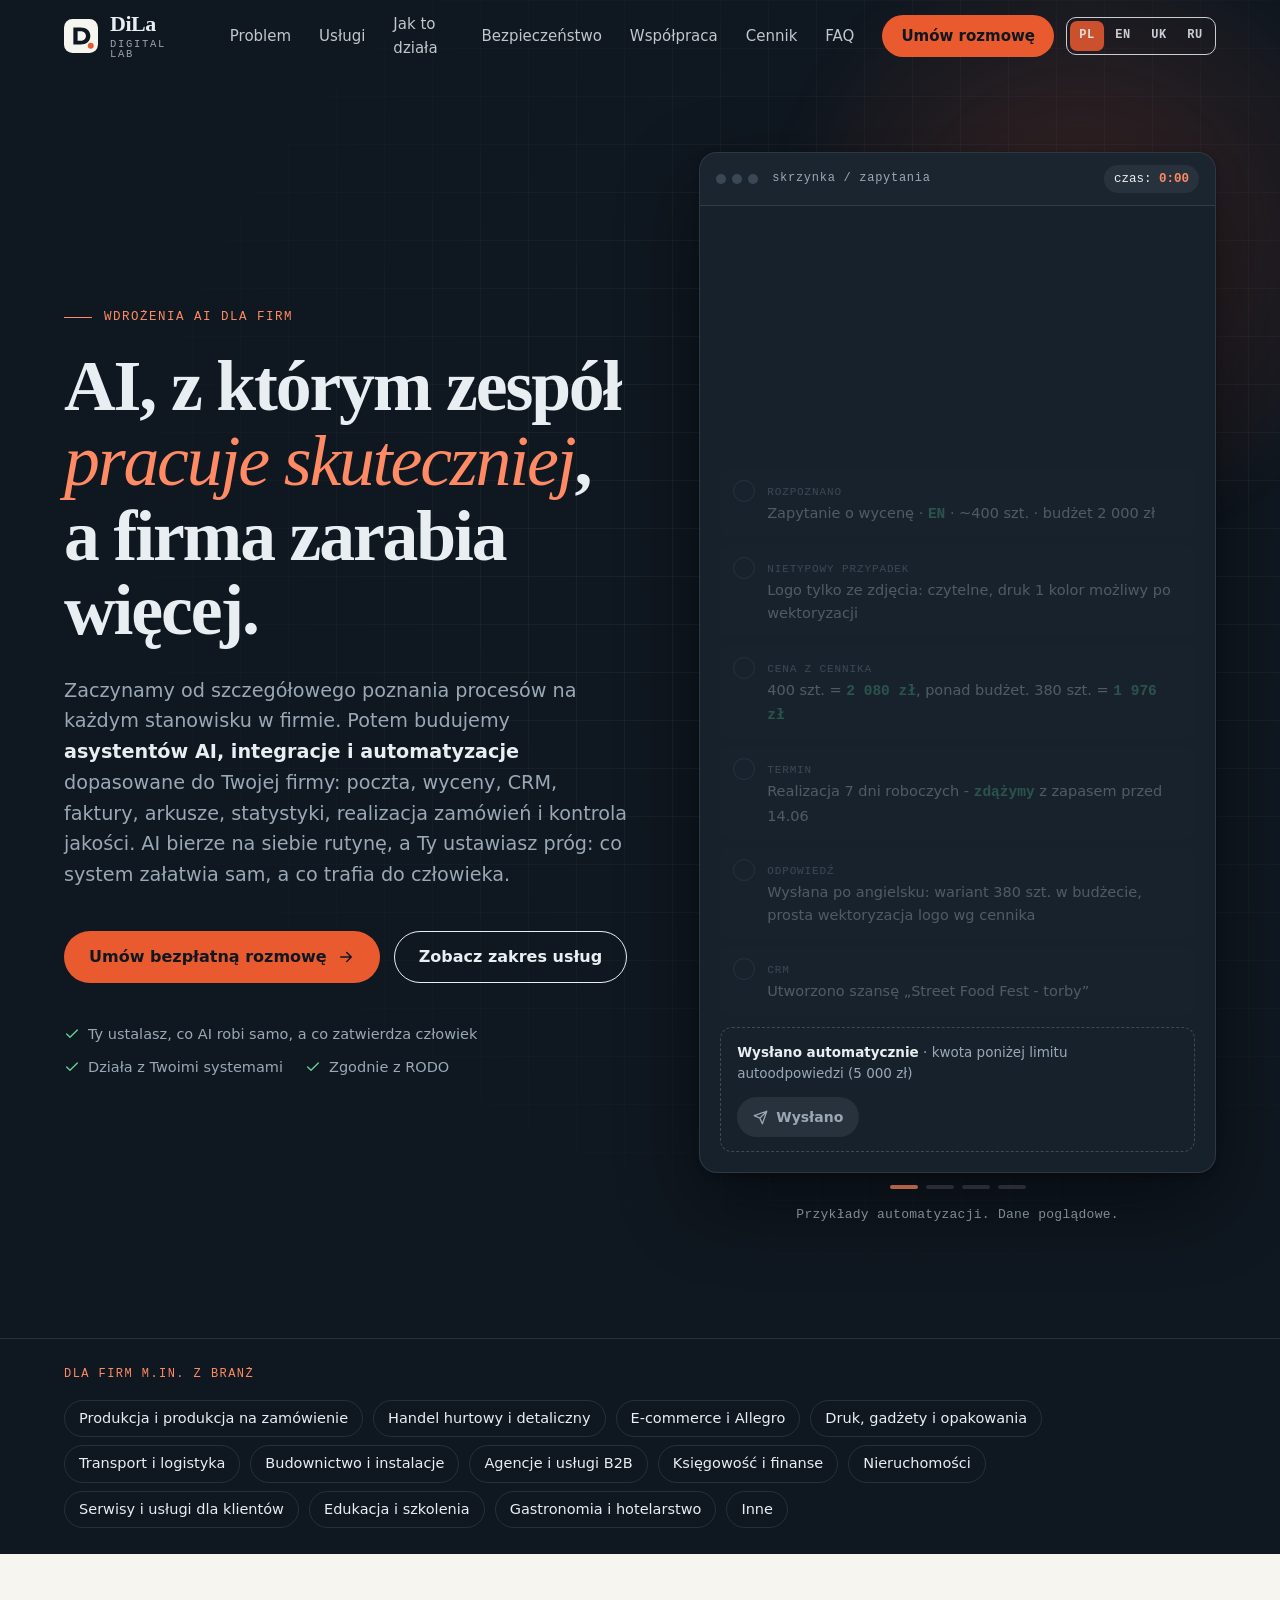
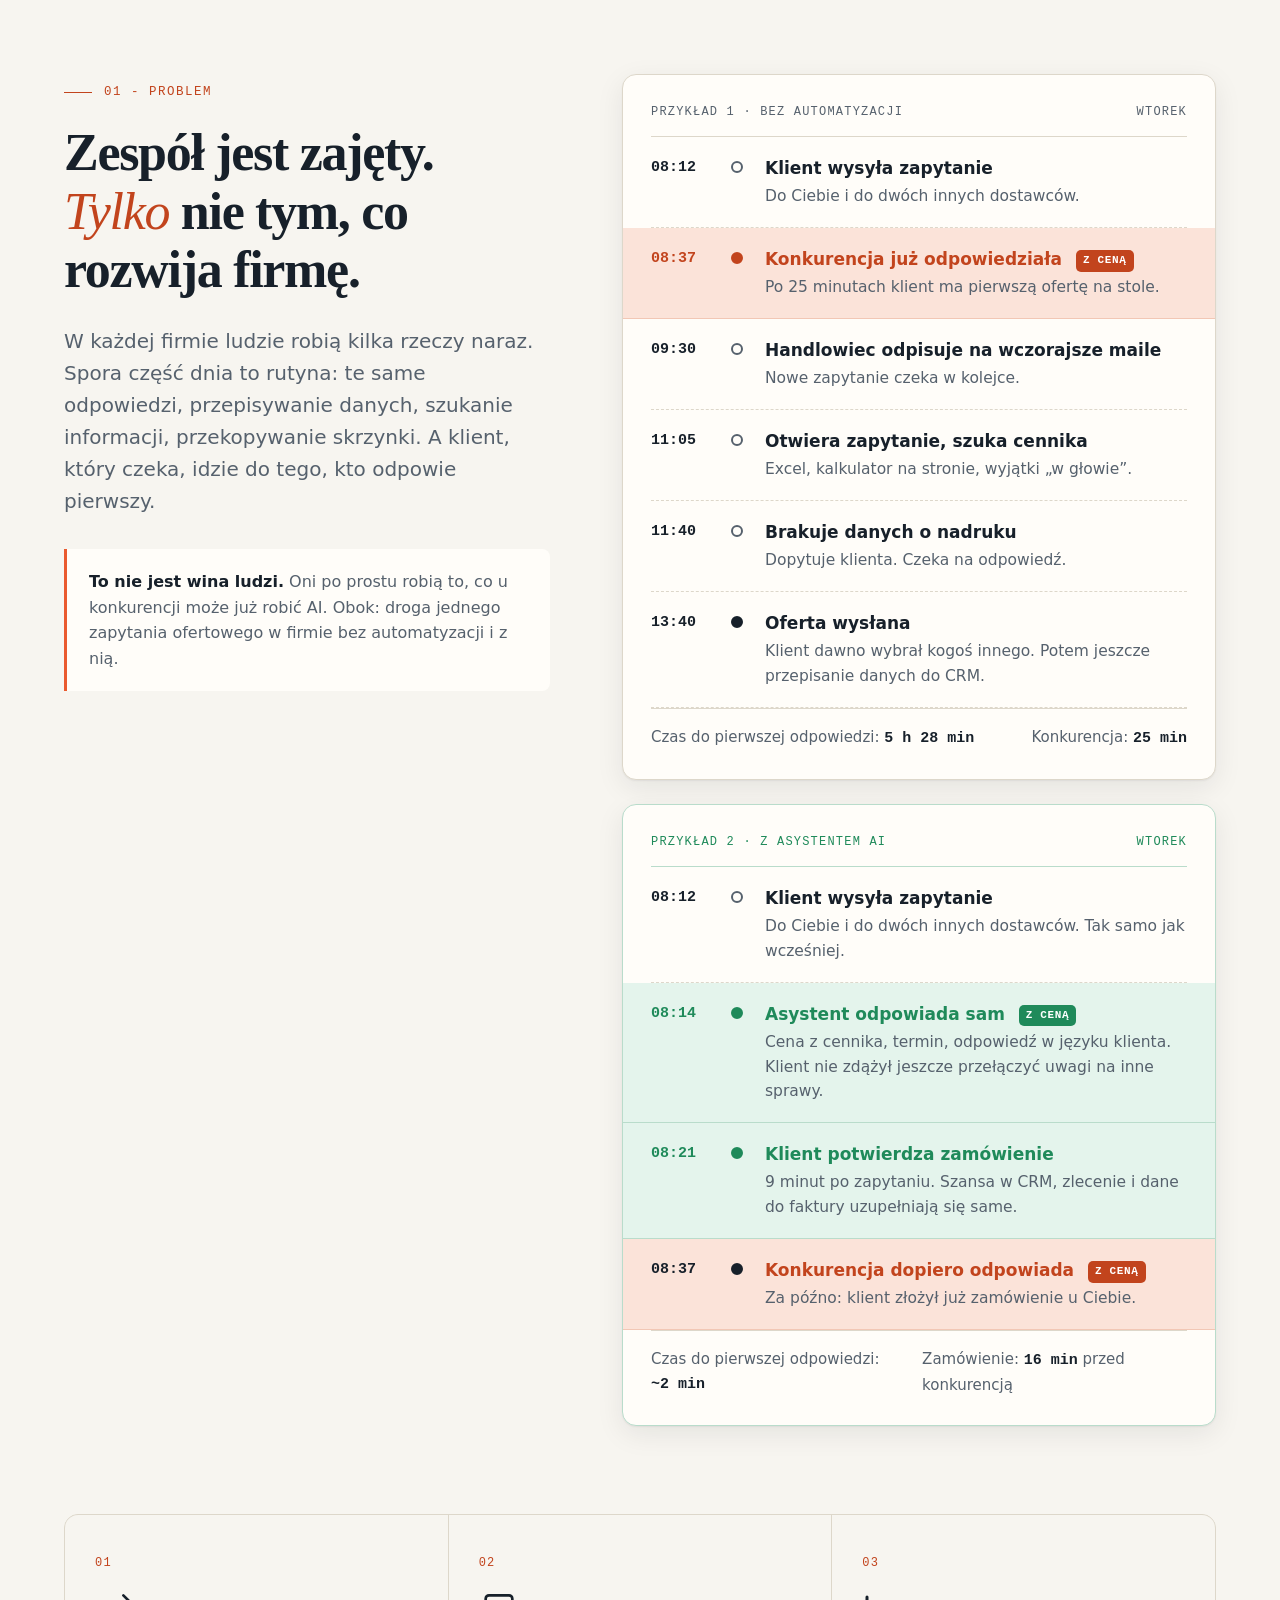
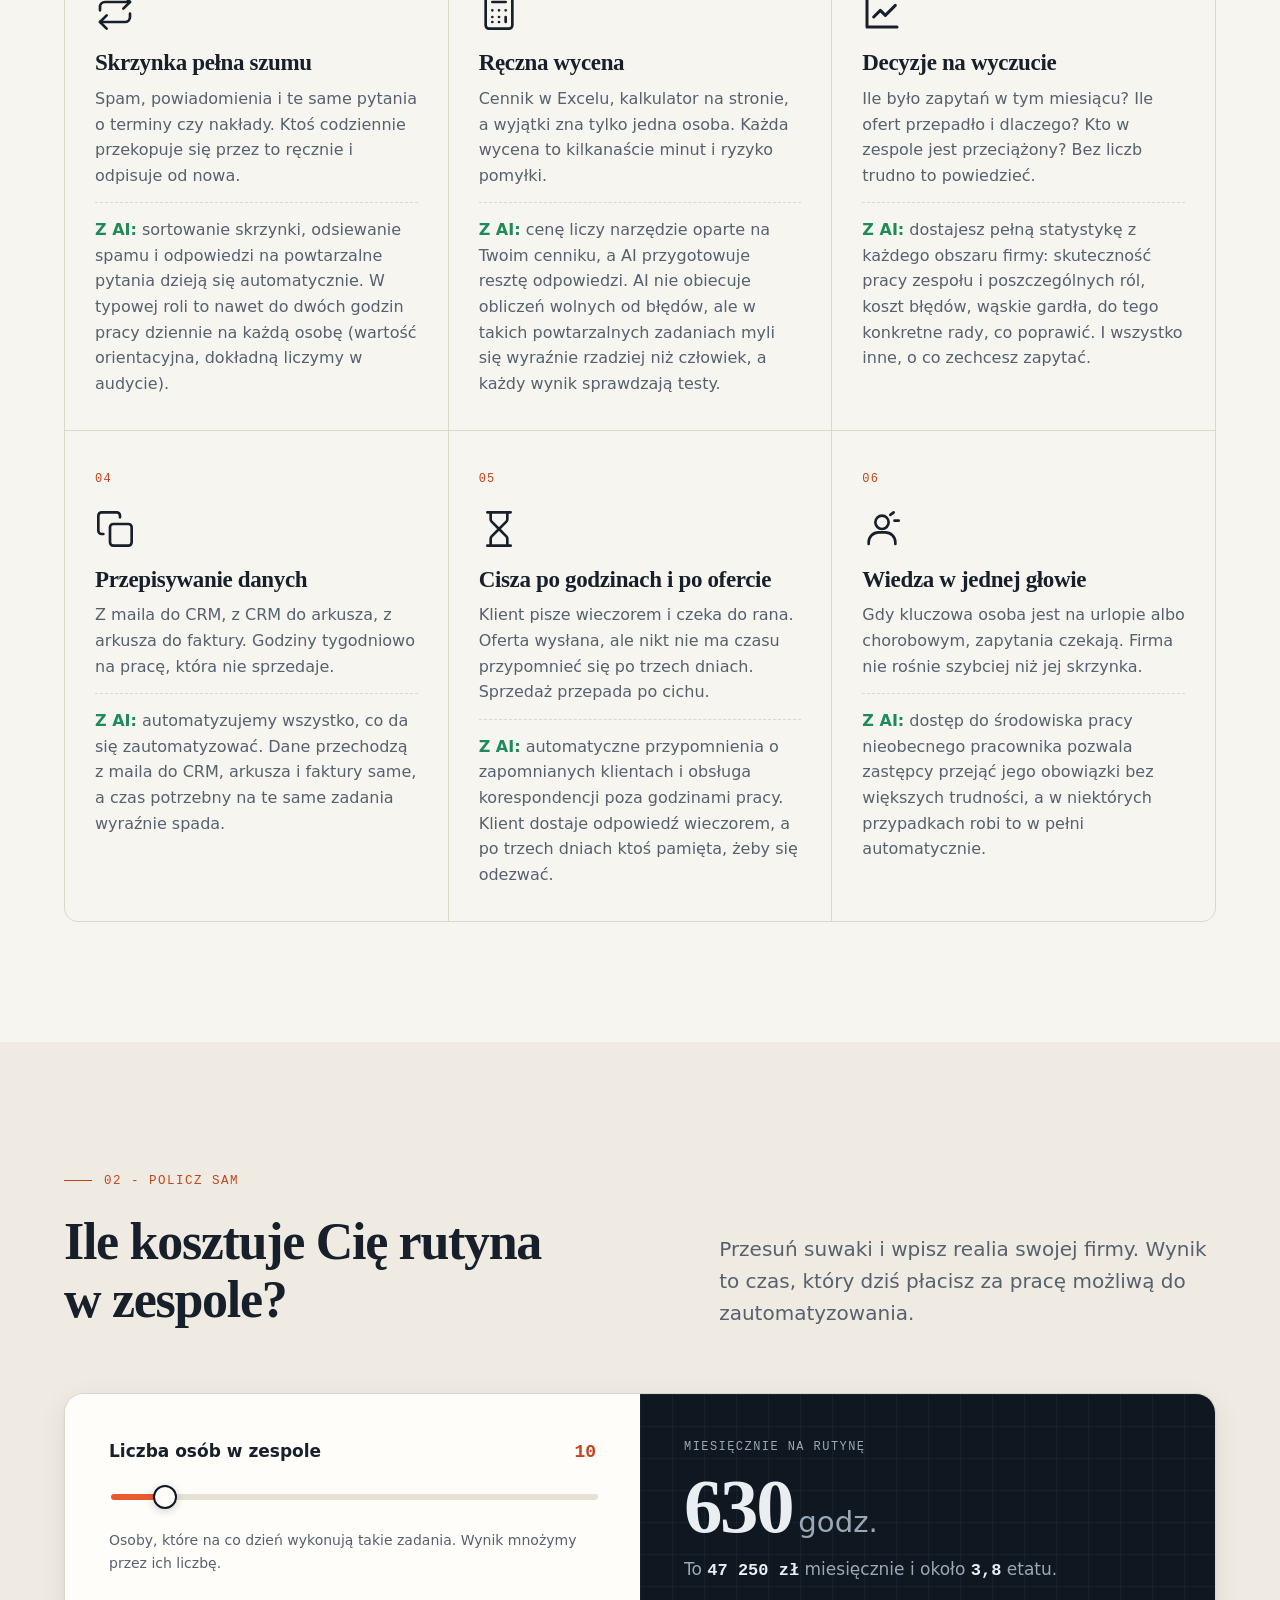
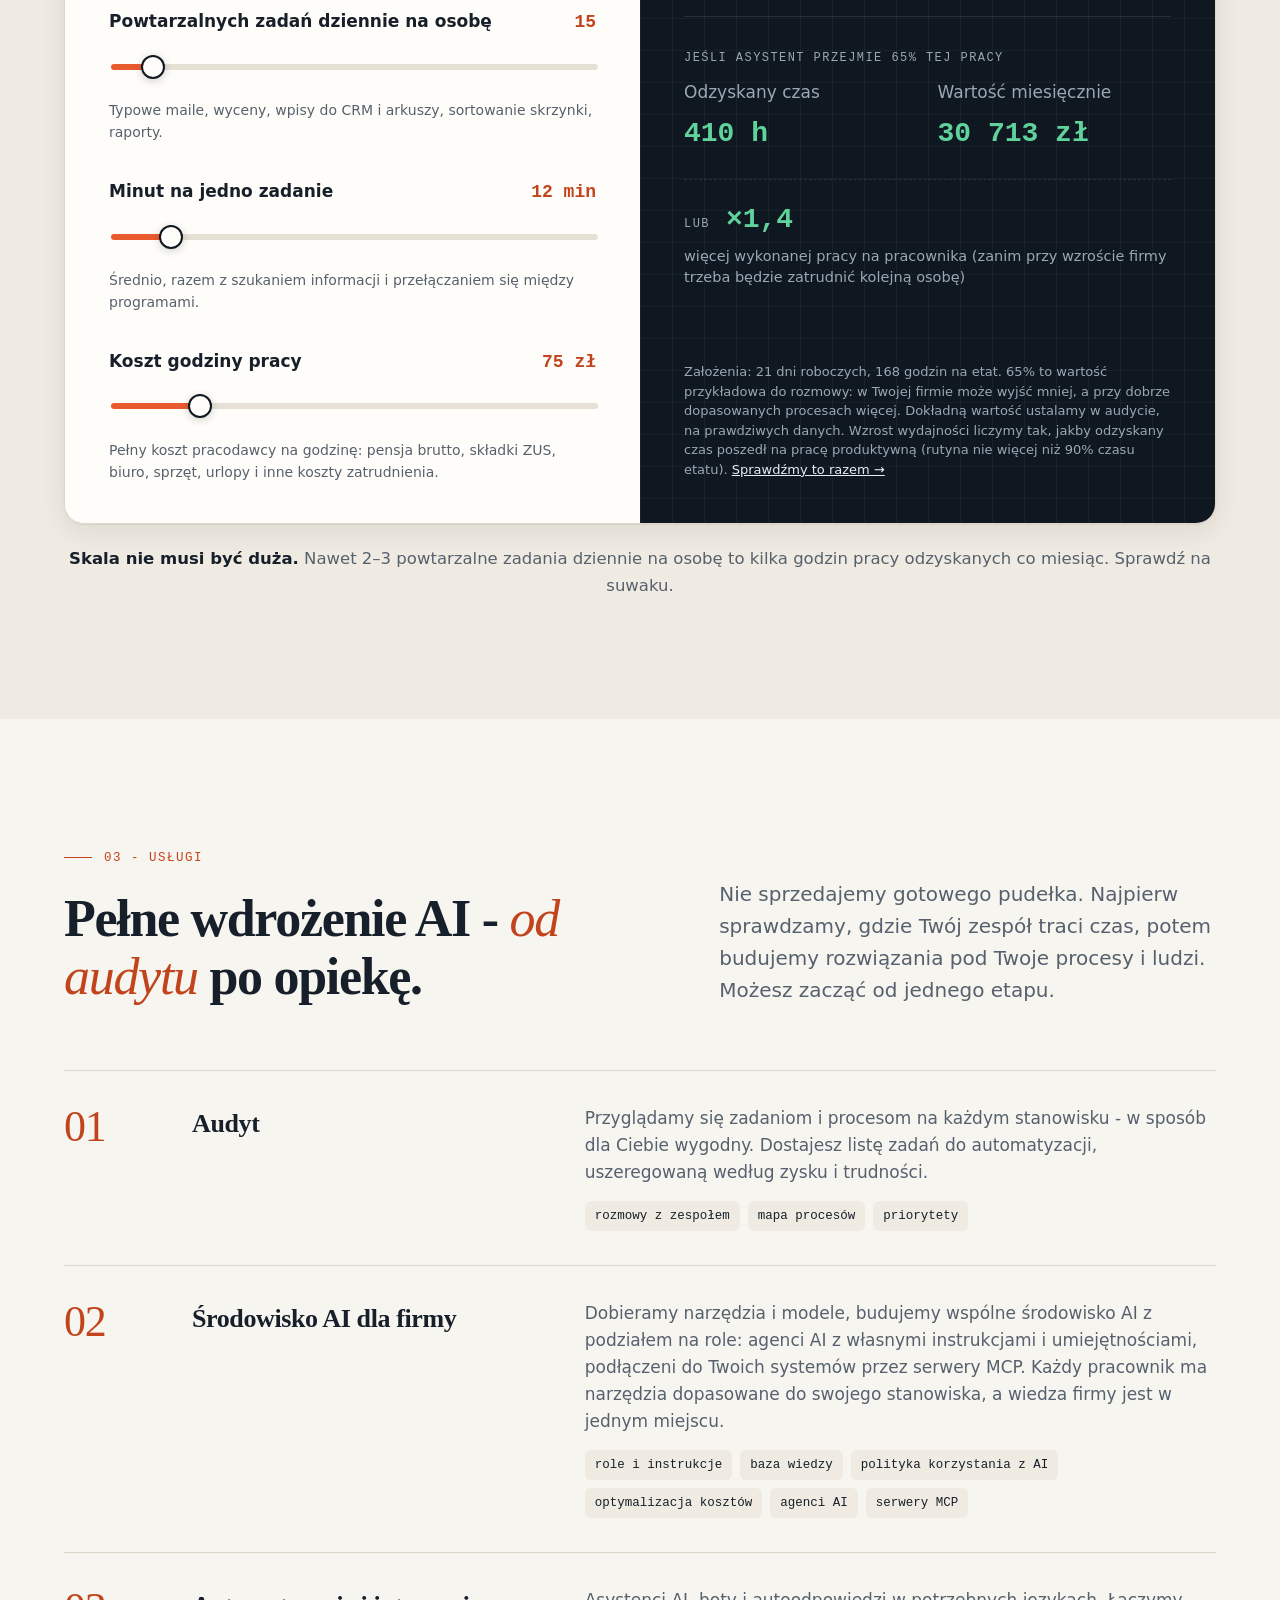
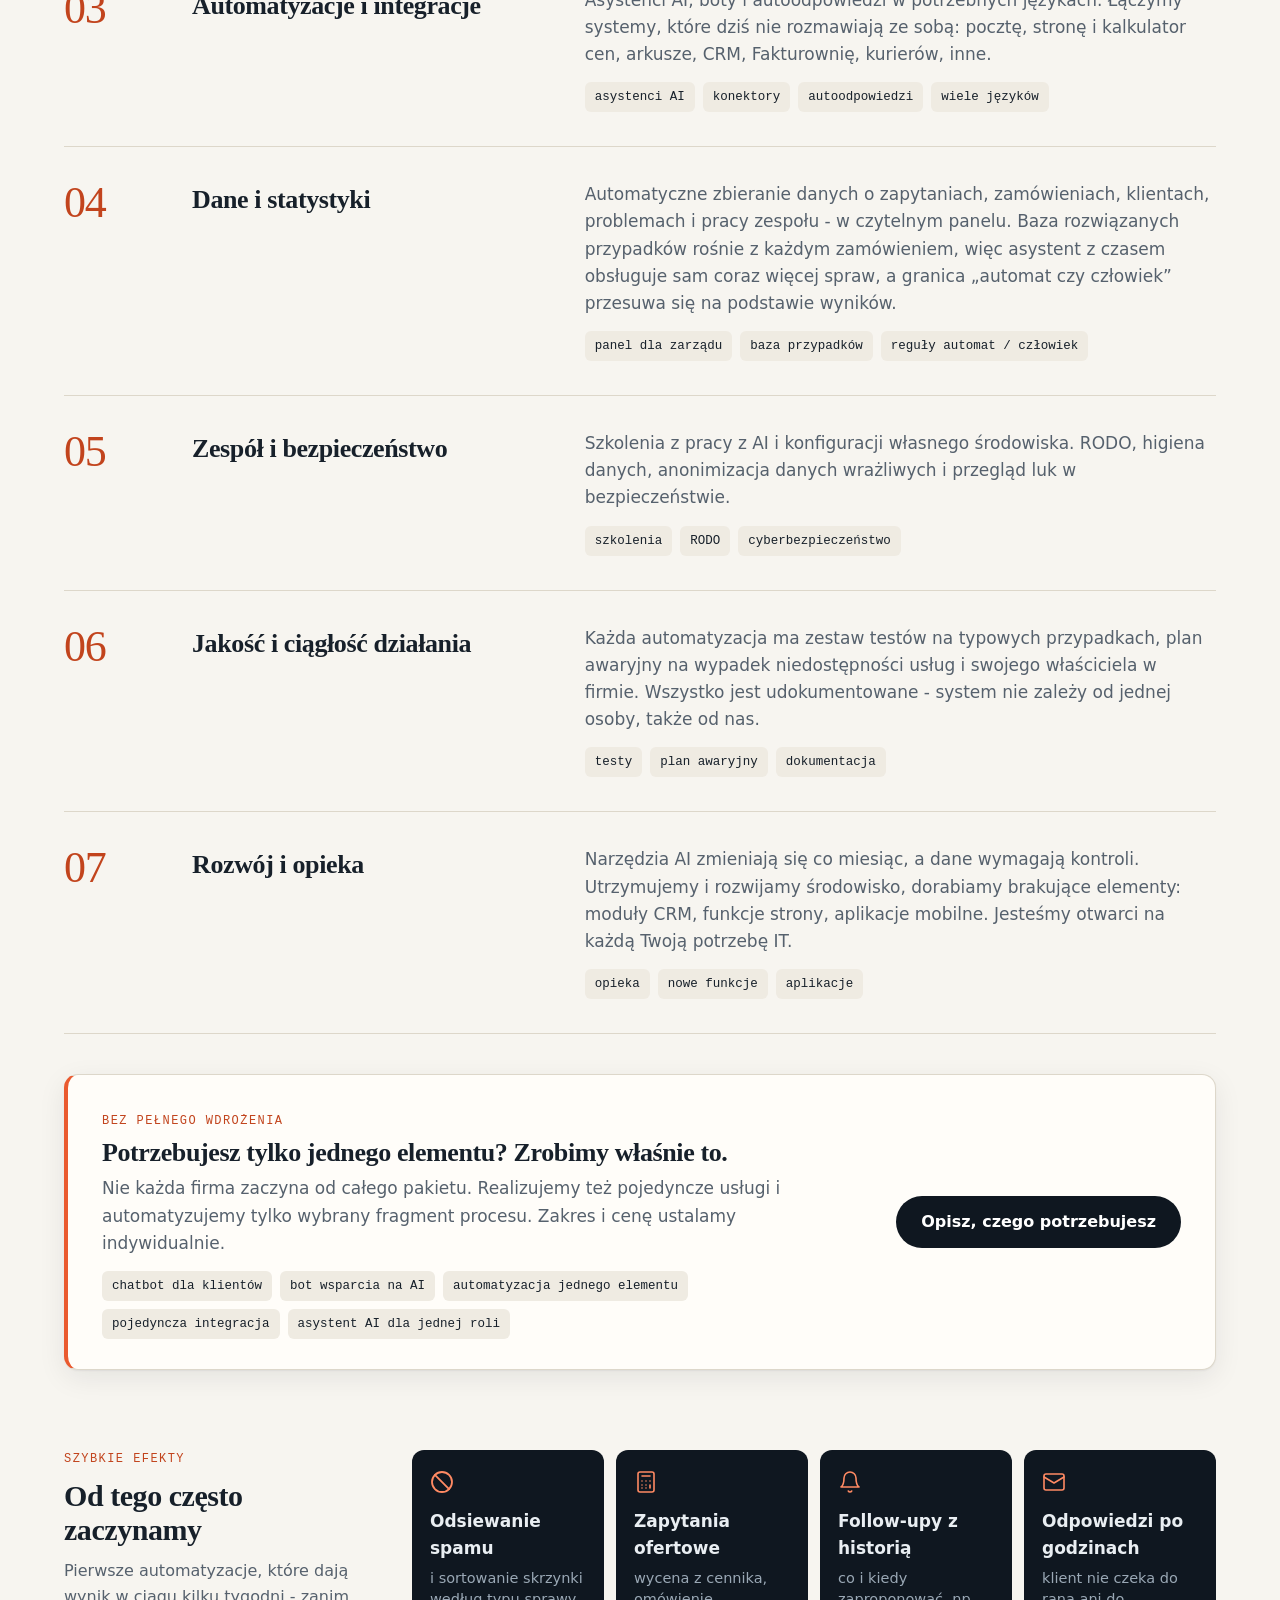
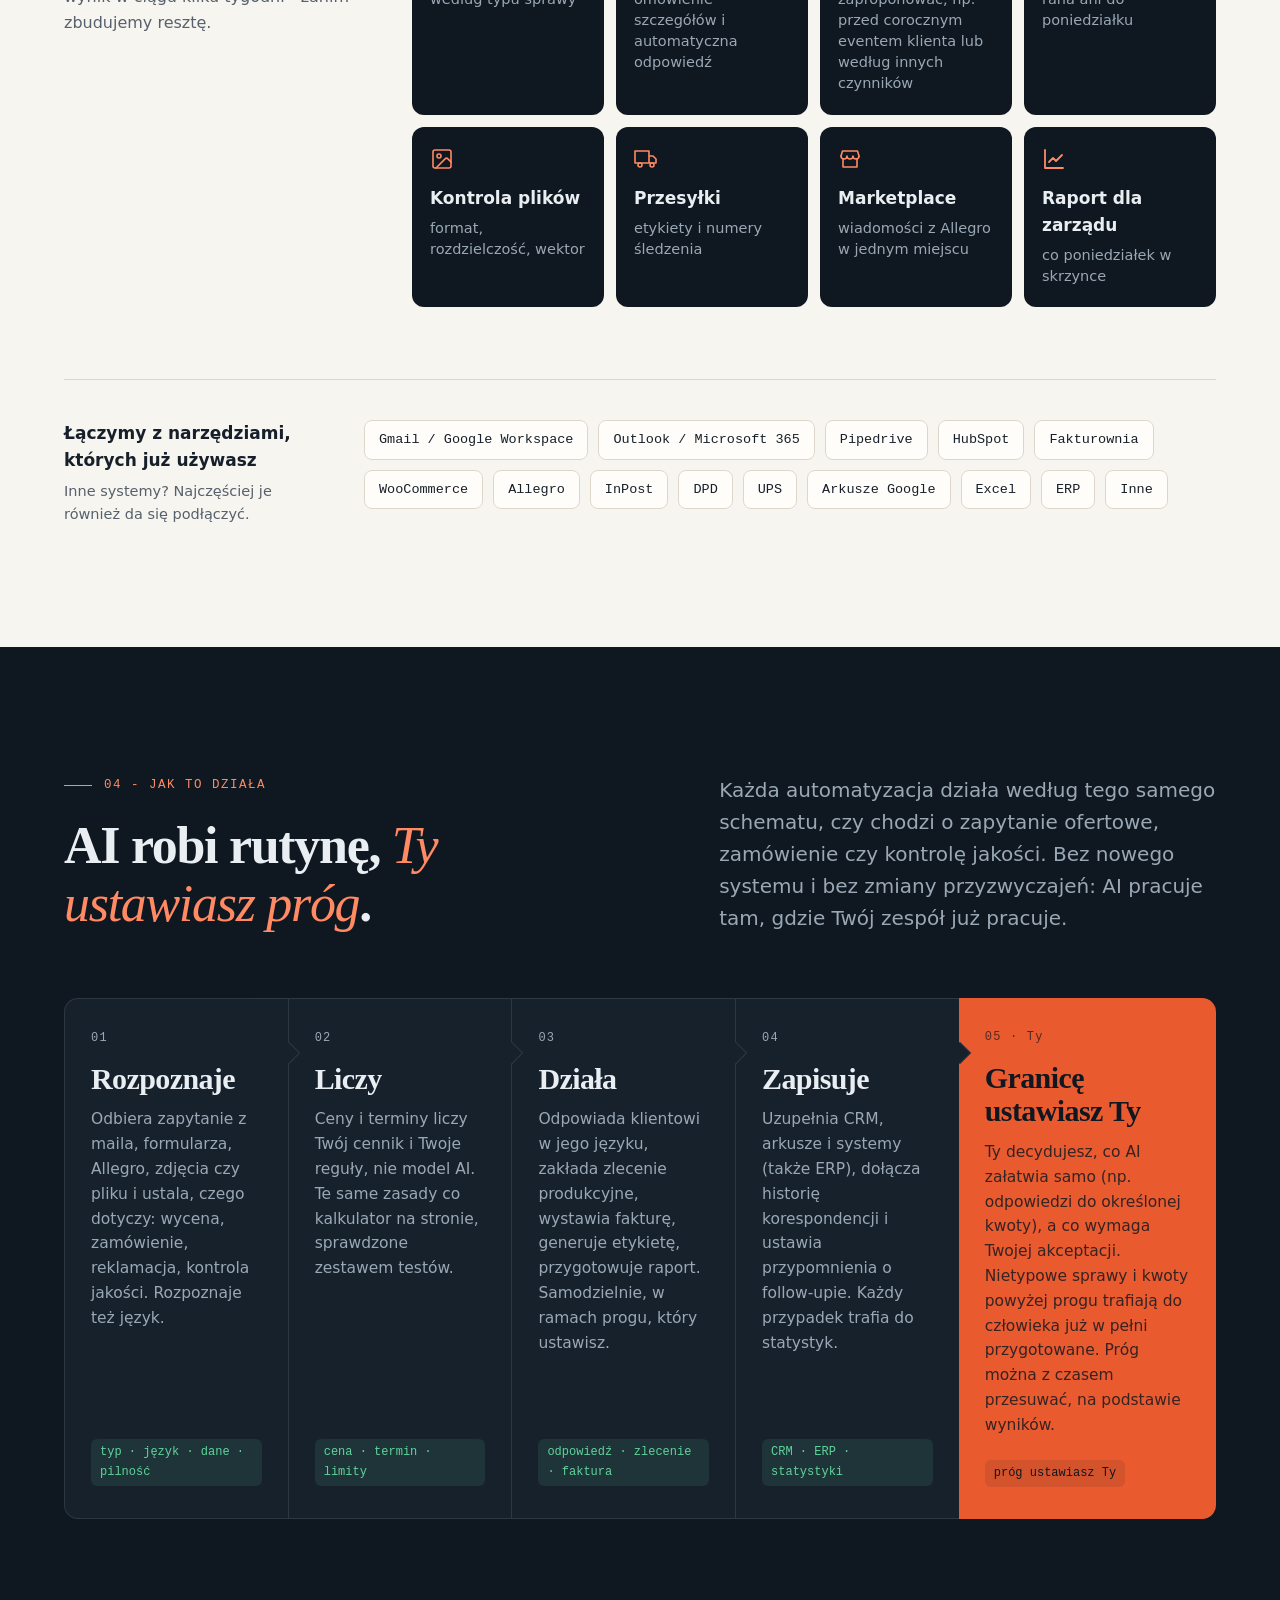
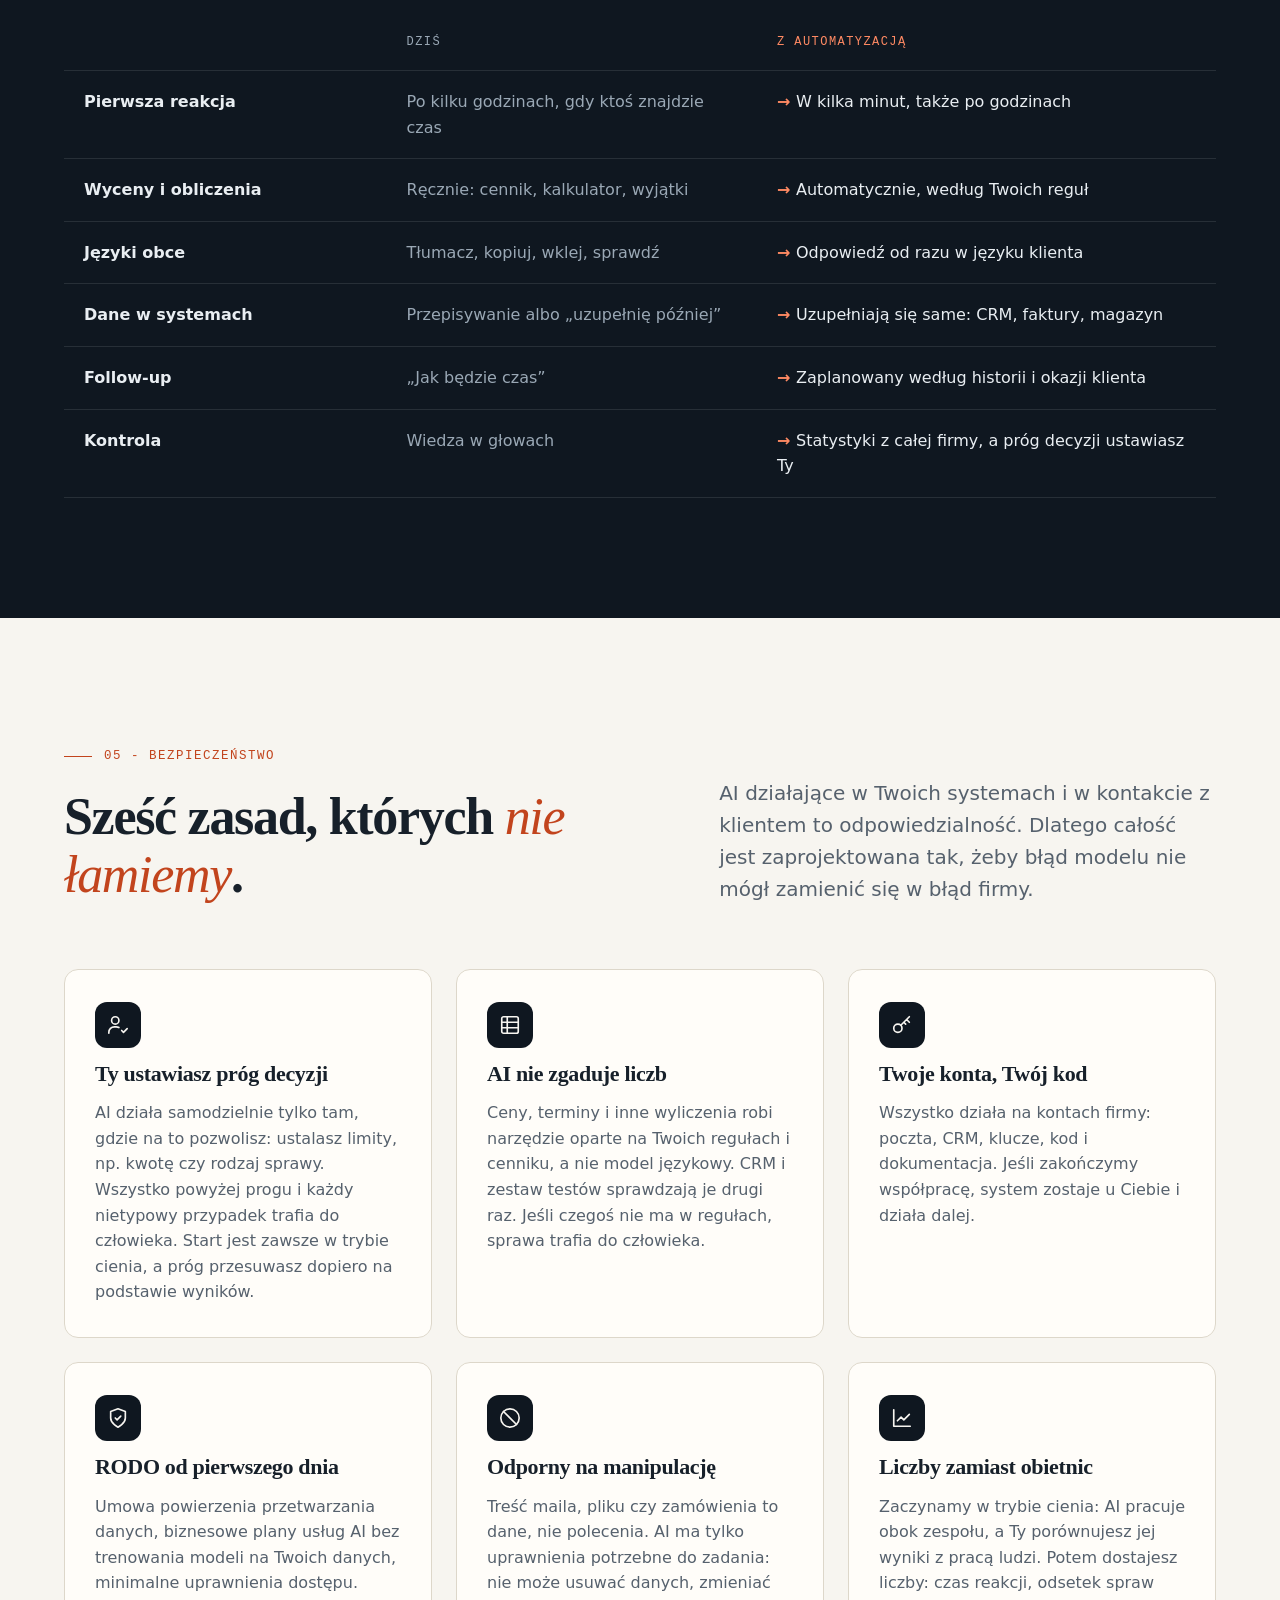
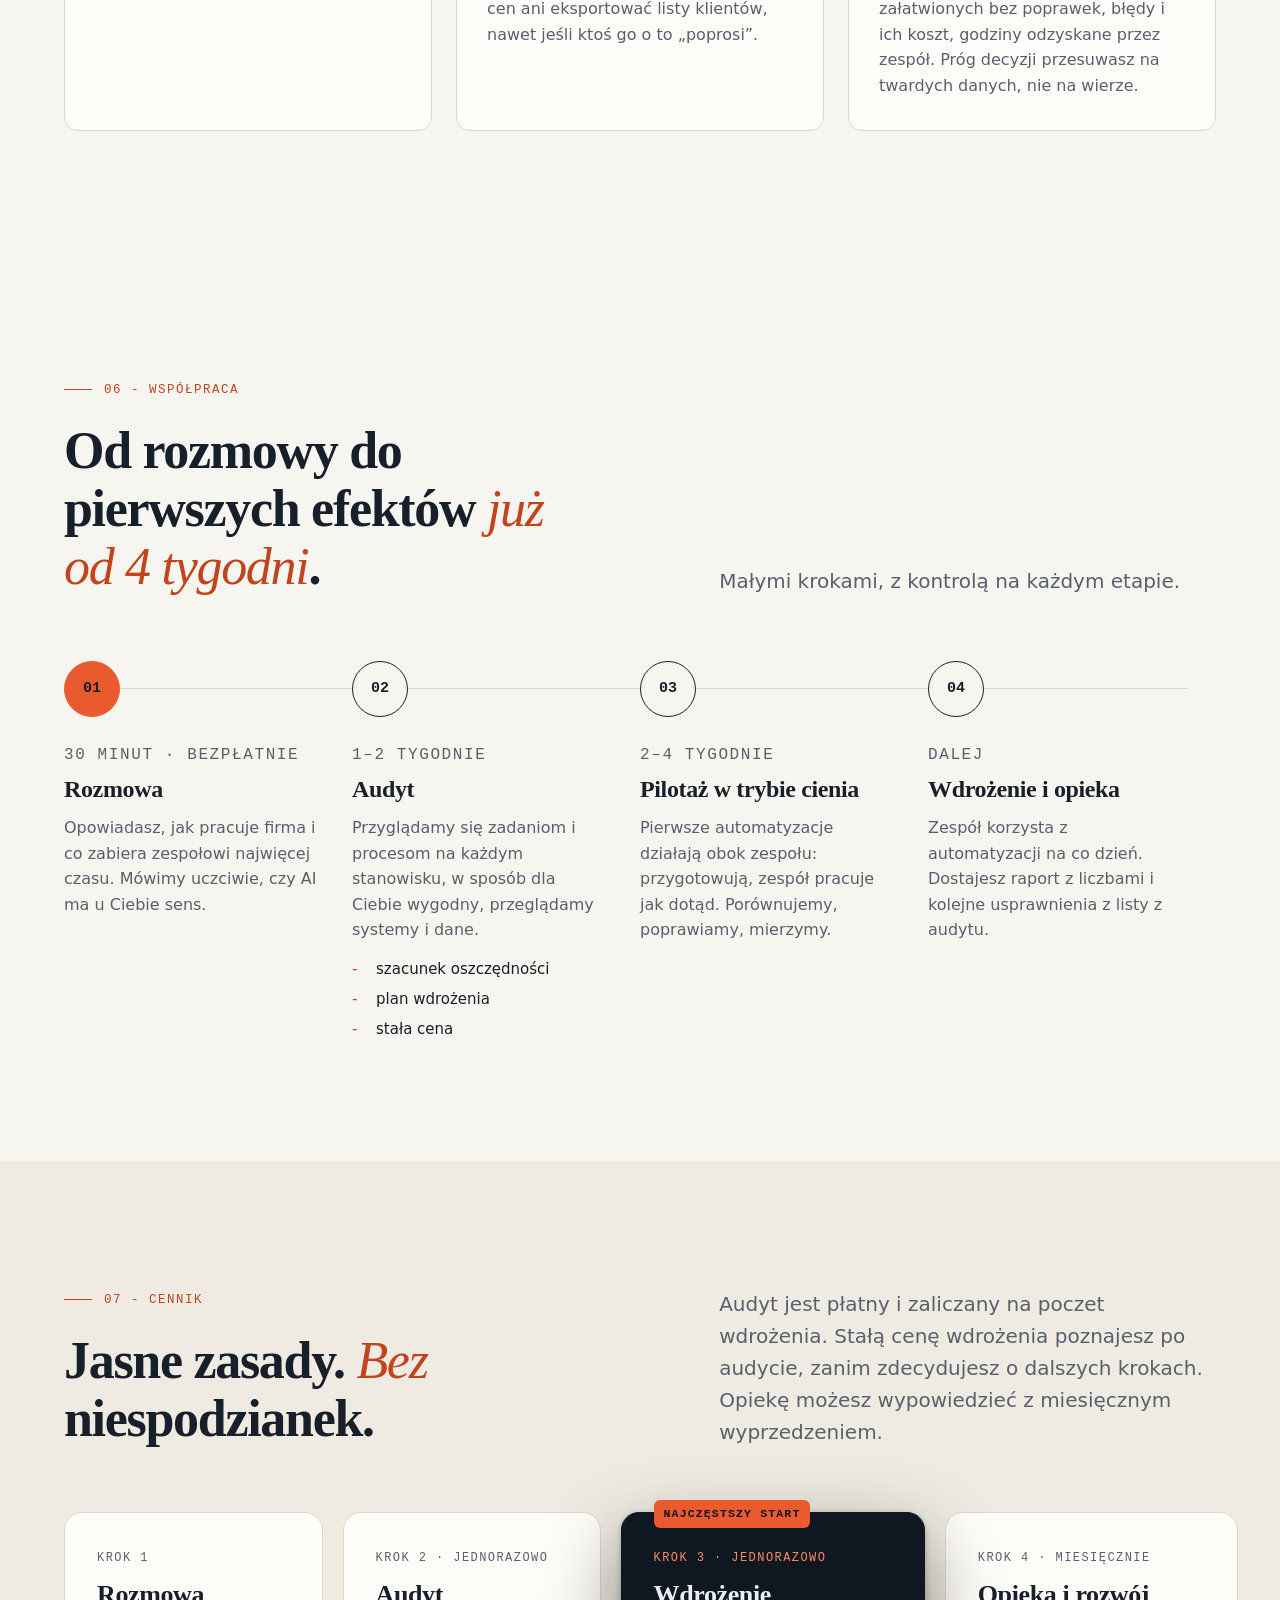
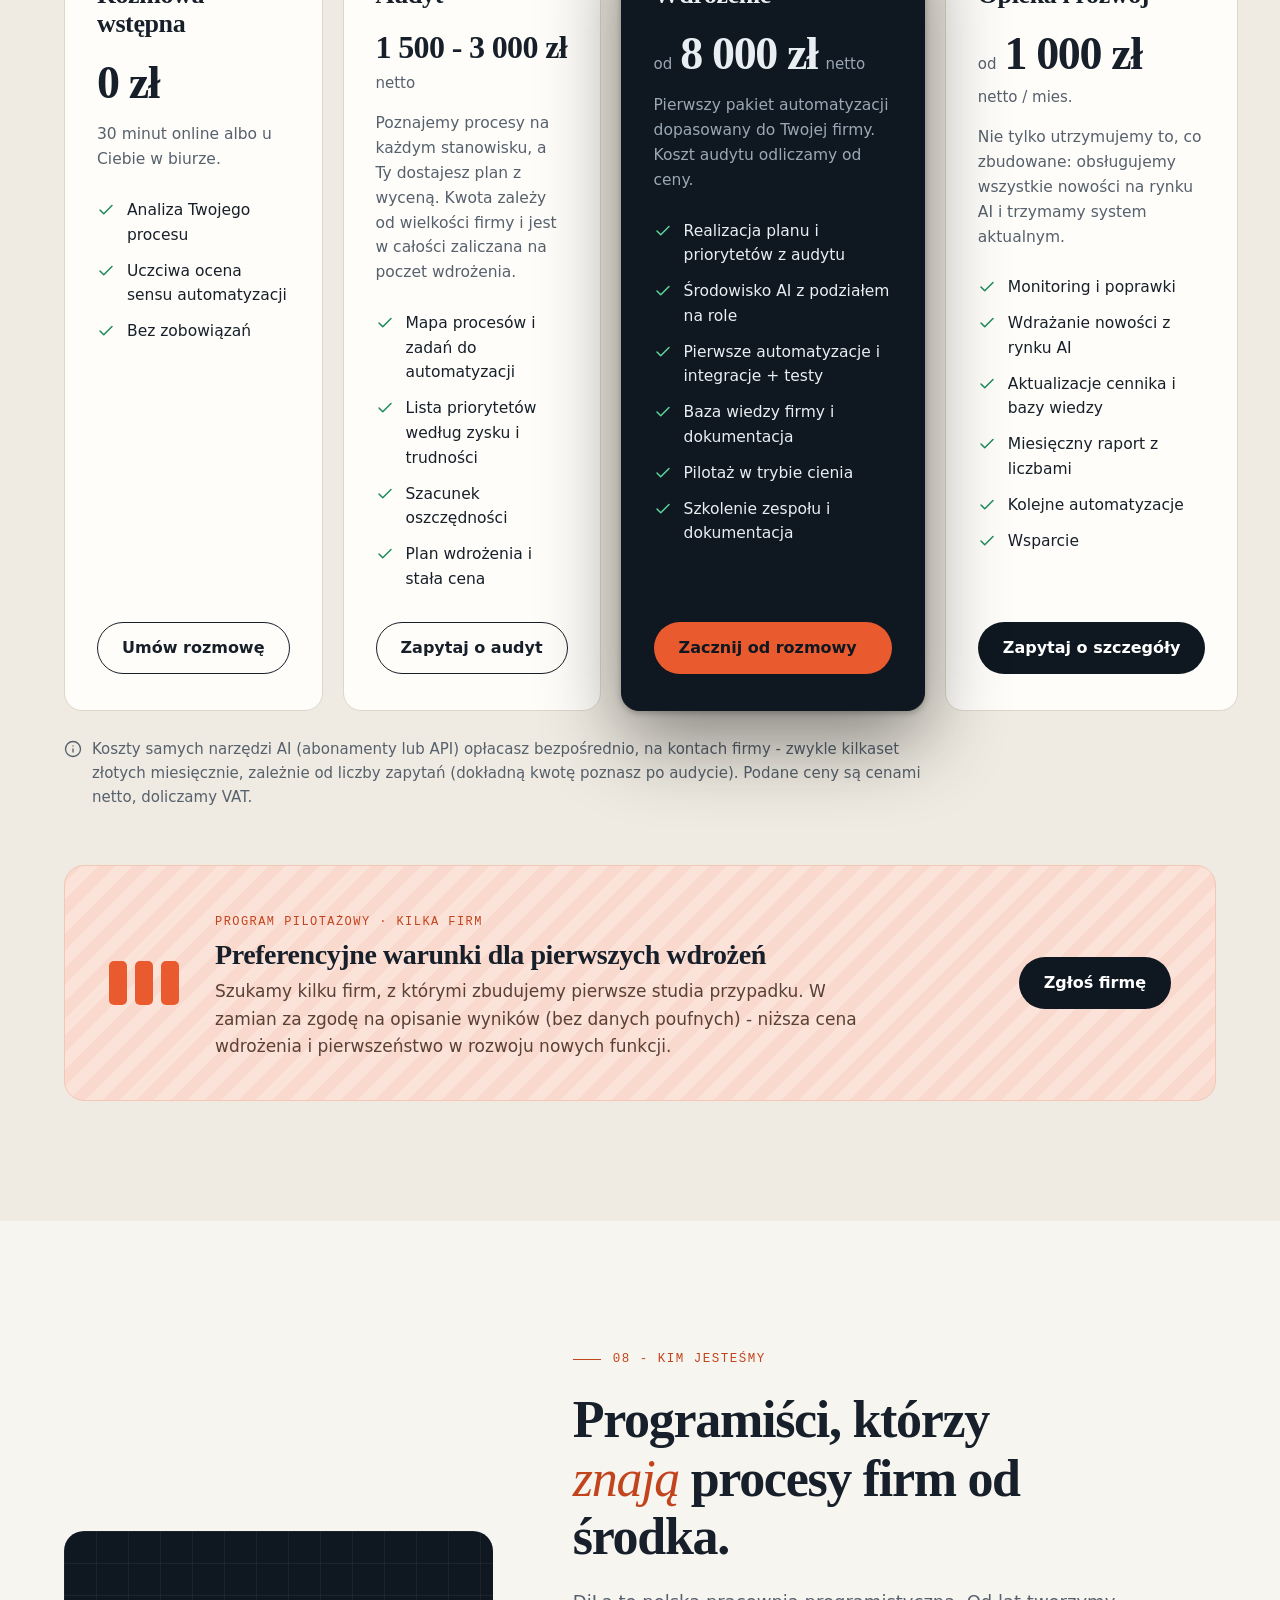
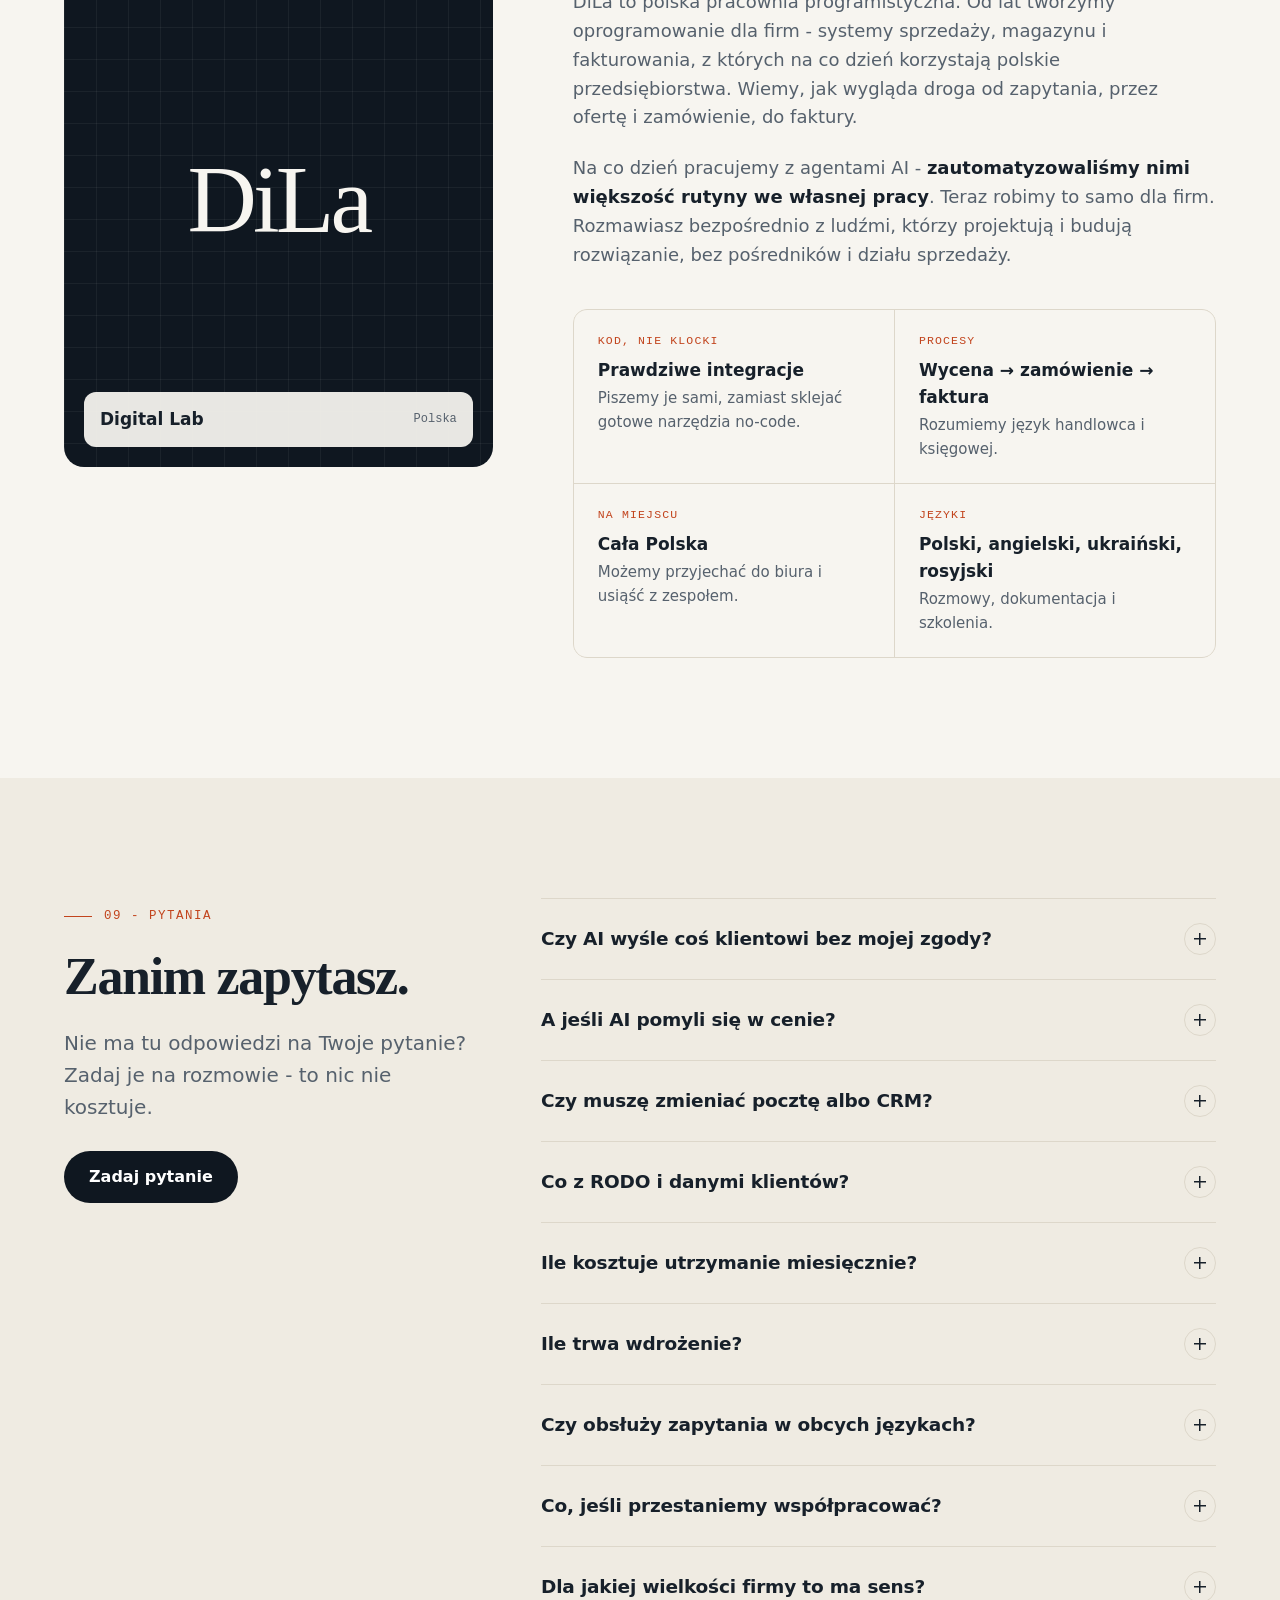
==== commit 59fa32e3: "Rework site content and structure after review Hero, problem, calculator, services, "how it works", " ====
--- a/index.html
+++ b/index.html
@@ -5,8 +5,8 @@
   <meta name="viewport" content="width=device-width, initial-scale=1">
   <meta name="robots" content="noindex, nofollow"><!-- TEST: usunąć przed startem -->
 
-  <title data-i18n="meta.title">DiLa — Wdrożenia AI dla małych i średnich firm | Digital Lab</title>
-  <meta name="description" data-i18n-attr="content:meta.desc" content="Wdrażamy AI w małych i średnich firmach: audyt pracy zespołu, asystenci AI, integracje poczty, CRM, Fakturowni i arkuszy, statystyki, szkolenia i RODO. Człowiek zatwierdza, AI przejmuje rutynę.">
+  <title data-i18n="meta.title">DiLa - Wdrożenia AI dla firm | Digital Lab</title>
+  <meta name="description" data-i18n-attr="content:meta.desc" content="Wdrażamy AI w firmach: audyt procesów, asystenci AI, integracje poczty, CRM, Fakturowni i arkuszy, statystyki, szkolenia i RODO. Ty ustawiasz próg, AI przejmuje rutynę.">
   <meta name="theme-color" content="#0f1720">
   <link rel="icon" href="assets/img/favicon.svg" type="image/svg+xml">
   <link rel="preload" href="assets/fonts/fraunces-latin-wght-normal.woff2" as="font" type="font/woff2" crossorigin>
@@ -16,8 +16,8 @@
   <!-- Open Graph (TODO: podmienić domenę i dodać obrazek og-image.png 1200×630) -->
   <meta property="og:type" content="website">
   <meta property="og:locale" content="pl_PL">
-  <meta property="og:title" data-i18n-attr="content:og.title" content="AI, które naprawdę odciąża zespół — DiLa">
-  <meta property="og:description" data-i18n-attr="content:og.desc" content="Od audytu pracy zespołu do działających automatyzacji: poczta, wyceny, CRM, faktury, statystyki. Człowiek zatwierdza, AI przejmuje rutynę.">
+  <meta property="og:title" data-i18n-attr="content:og.title" content="AI, z którym zespół pracuje skuteczniej, a firma zarabia więcej - DiLa">
+  <meta property="og:description" data-i18n-attr="content:og.desc" content="Od audytu do działających automatyzacji: poczta, wyceny, zamówienia, CRM, faktury, statystyki. Ty ustawiasz próg, AI przejmuje rutynę.">
   <meta property="og:url" content="https://twojadomena.pl/">
 
   <script>document.documentElement.classList.remove('no-js');document.documentElement.classList.add('js');</script>
@@ -27,10 +27,10 @@
   {
     "@context": "https://schema.org",
     "@type": "ProfessionalService",
-    "name": "DiLa — Digital Lab",
-    "description": "Wdrożenia AI dla małych i średnich firm: audyt procesów, asystenci AI, integracje systemów (poczta, CRM, Fakturownia, arkusze), statystyki, szkolenia zespołu, RODO i bezpieczeństwo.",
+    "name": "DiLa - Digital Lab",
+    "description": "Wdrożenia AI dla firm: audyt procesów, asystenci AI, integracje systemów (poczta, CRM, Fakturownia, arkusze), statystyki, szkolenia zespołu, RODO i bezpieczeństwo.",
     "areaServed": "PL",
-    "address": { "@type": "PostalAddress", "addressLocality": "Warszawa", "addressCountry": "PL" },
+    "address": { "@type": "PostalAddress", "addressCountry": "PL" },
     "email": "kontakt@twojadomena.pl",
     "url": "https://twojadomena.pl/"
   }
@@ -66,7 +66,6 @@
     <symbol id="i-school" viewBox="0 0 24 24" fill="none" stroke="currentColor" stroke-width="1.6" stroke-linecap="round" stroke-linejoin="round"><path d="M22 10 12 5 2 10l10 5 10-5z"/><path d="M6 12v5c3 2 9 2 12 0v-5"/></symbol>
     <symbol id="i-mail" viewBox="0 0 24 24" fill="none" stroke="currentColor" stroke-width="1.6" stroke-linecap="round" stroke-linejoin="round"><rect x="2" y="4" width="20" height="16" rx="2"/><path d="m22 7-10 6L2 7"/></symbol>
     <symbol id="i-phone" viewBox="0 0 24 24" fill="none" stroke="currentColor" stroke-width="1.6" stroke-linecap="round" stroke-linejoin="round"><path d="M22 16.9v3a2 2 0 0 1-2.2 2 19.8 19.8 0 0 1-8.6-3.1 19.5 19.5 0 0 1-6-6A19.8 19.8 0 0 1 2.1 4.2 2 2 0 0 1 4.1 2h3a2 2 0 0 1 2 1.7c.1 1 .4 1.9.7 2.8a2 2 0 0 1-.5 2.1L8 9.9a16 16 0 0 0 6 6l1.3-1.3a2 2 0 0 1 2.1-.4c.9.3 1.8.6 2.8.7a2 2 0 0 1 1.7 2z"/></symbol>
-    <symbol id="i-in" viewBox="0 0 24 24" fill="currentColor"><path d="M20.45 20.45h-3.56v-5.57c0-1.33-.02-3.04-1.85-3.04-1.85 0-2.14 1.45-2.14 2.94v5.67H9.35V9h3.41v1.56h.05c.48-.9 1.64-1.85 3.37-1.85 3.6 0 4.27 2.37 4.27 5.46v6.28zM5.34 7.43a2.06 2.06 0 1 1 0-4.13 2.06 2.06 0 0 1 0 4.13zM7.12 20.45H3.56V9h3.56v11.45zM22.22 0H1.77C.79 0 0 .77 0 1.73v20.54C0 23.23.79 24 1.77 24h20.45c.98 0 1.78-.77 1.78-1.73V1.73C24 .77 23.2 0 22.22 0z"/></symbol>
     <symbol id="i-info" viewBox="0 0 24 24" fill="none" stroke="currentColor" stroke-width="1.8" stroke-linecap="round" stroke-linejoin="round"><circle cx="12" cy="12" r="10"/><path d="M12 16v-4M12 8h.01"/></symbol>
     <symbol id="i-calendar" viewBox="0 0 24 24" fill="none" stroke="currentColor" stroke-width="1.6" stroke-linecap="round" stroke-linejoin="round"><rect x="3" y="4" width="18" height="18" rx="2"/><path d="M16 2v4M8 2v4M3 10h18"/></symbol>
   </defs>
@@ -75,7 +74,7 @@
 <!-- ===================== Header ===================== -->
 <header class="header" id="top">
   <div class="wrap header__inner">
-    <a class="brand" href="#top" aria-label="DiLa — Digital Lab, strona główna" data-i18n-attr="aria-label:a11y.brand">
+    <a class="brand" href="#top" aria-label="DiLa - Digital Lab, strona główna" data-i18n-attr="aria-label:a11y.brand">
       <svg class="brand__mark" viewBox="0 0 40 40" aria-hidden="true">
         <rect class="m-bg" width="40" height="40" rx="10"/>
         <path class="m-fg" d="M11 10h8.5C26.4 10 31 14.1 31 20s-4.6 10-11.5 10H11V10zm5 4.4v11.2h3.3c3.9 0 6.5-2.2 6.5-5.6s-2.6-5.6-6.5-5.6H16z"/>
@@ -87,7 +86,7 @@
     <nav class="nav" id="nav" aria-label="Główna nawigacja" data-i18n-attr="aria-label:a11y.nav">
       <a href="#problem" data-i18n="nav.problem">Problem</a>
       <a href="#uslugi" data-i18n="nav.services">Usługi</a>
-      <a href="#rozwiazanie" data-i18n="nav.example">Przykład</a>
+      <a href="#rozwiazanie" data-i18n="nav.example">Jak to działa</a>
       <a href="#zasady" data-i18n="nav.security">Bezpieczeństwo</a>
       <a href="#proces" data-i18n="nav.process">Współpraca</a>
       <a href="#cennik" data-i18n="nav.pricing">Cennik</a>
@@ -149,9 +148,9 @@
             <li class="step-live is-done"><span class="step-live__icon"></span><span><span class="step-live__k">Rozpoznano</span><br><span class="step-live__v">Zapytanie o wycenę · <span class="num">EN</span> · ~400 szt. · budżet 2&nbsp;000 zł</span></span></li>
             <li class="step-live is-done"><span class="step-live__icon"></span><span><span class="step-live__k">Nietypowy przypadek</span><br><span class="step-live__v">Logo tylko ze zdjęcia: czytelne, druk 1 kolor możliwy po wektoryzacji</span></span></li>
             <li class="step-live is-done"><span class="step-live__icon"></span><span><span class="step-live__k">Cena z cennika</span><br><span class="step-live__v">400 szt. = <span class="num">2&nbsp;080 zł</span>, ponad budżet. 380 szt. = <span class="num">1&nbsp;976 zł</span></span></span></li>
-            <li class="step-live is-done"><span class="step-live__icon"></span><span><span class="step-live__k">Termin</span><br><span class="step-live__v">Realizacja 7 dni roboczych — <span class="num">zdążymy</span> z zapasem przed 14.06</span></span></li>
-            <li class="step-live is-done"><span class="step-live__icon"></span><span><span class="step-live__k">Odpowiedź</span><br><span class="step-live__v">Wysłana po angielsku: wariant 380 szt. w budżecie, wektoryzacja logo w cenie</span></span></li>
-            <li class="step-live is-done"><span class="step-live__icon"></span><span><span class="step-live__k">CRM</span><br><span class="step-live__v">Utworzono szansę „Street Food Fest — torby”</span></span></li>
+            <li class="step-live is-done"><span class="step-live__icon"></span><span><span class="step-live__k">Termin</span><br><span class="step-live__v">Realizacja 7 dni roboczych - <span class="num">zdążymy</span> z zapasem przed 14.06</span></span></li>
+            <li class="step-live is-done"><span class="step-live__icon"></span><span><span class="step-live__k">Odpowiedź</span><br><span class="step-live__v">Wysłana po angielsku: wariant 380 szt. w budżecie, prosta wektoryzacja logo wg cennika</span></span></li>
+            <li class="step-live is-done"><span class="step-live__icon"></span><span><span class="step-live__k">CRM</span><br><span class="step-live__v">Utworzono szansę „Street Food Fest - torby”</span></span></li>
           </ol>
 
           <div class="demo__human">
@@ -198,7 +197,7 @@
   <div class="wrap">
     <div class="problem__grid">
       <div class="problem__intro">
-        <p class="label reveal" data-i18n="pr.label">01 — Problem</p>
+        <p class="label reveal" data-i18n="pr.label">01 - Problem</p>
         <h2 class="h2 reveal reveal-d1" data-i18n="pr.h2">Zespół jest zajęty. <em>Tylko</em> nie tym, co rozwija firmę.</h2>
         <p class="lead reveal reveal-d2" data-i18n="pr.lead">W każdej firmie ludzie robią kilka rzeczy naraz. Spora część dnia to rutyna: te same odpowiedzi, przepisywanie danych, szukanie informacji, przekopywanie skrzynki. A klient, który czeka, idzie do tego, kto odpowie pierwszy.</p>
         <p class="problem__note reveal reveal-d3" data-i18n="pr.note"><strong>To nie jest wina ludzi.</strong> Oni po prostu robią to, co u konkurencji może już robić AI. Obok: droga jednego zapytania ofertowego w firmie bez automatyzacji i z nią.</p>
@@ -265,7 +264,7 @@
         <svg class="pain__icon" aria-hidden="true"><use href="#i-repeat"/></svg>
         <h3 data-i18n="pain.1t">Skrzynka pełna szumu</h3>
         <p data-i18n="pain.1d">Spam, powiadomienia i te same pytania o terminy czy nakłady. Ktoś codziennie przekopuje się przez to ręcznie i odpisuje od nowa.</p>
-        <p class="pain__fix" data-i18n="pain.1f"><b>Z AI:</b> sortowanie skrzynki, odsiewanie spamu i odpowiedzi na powtarzalne pytania dzieją się automatycznie. W typowej roli to nawet do półtorej godziny pracy dziennie na każdą osobę (wartość orientacyjna, dokładną liczymy w audycie).</p>
+        <p class="pain__fix" data-i18n="pain.1f"><b>Z AI:</b> sortowanie skrzynki, odsiewanie spamu i odpowiedzi na powtarzalne pytania dzieją się automatycznie. W typowej roli to nawet do dwóch godzin pracy dziennie na każdą osobę (wartość orientacyjna, dokładną liczymy w audycie).</p>
       </article>
       <article class="pain reveal reveal-d1">
         <span class="pain__n">02</span>
@@ -311,7 +310,7 @@
   <div class="wrap">
     <div class="section-head section-head--split">
       <div>
-        <p class="label reveal" data-i18n="calc.label">02 — Policz sam</p>
+        <p class="label reveal" data-i18n="calc.label">02 - Policz sam</p>
         <h2 class="h2 reveal reveal-d1" data-i18n="calc.h2">Ile kosztuje Cię rutyna w zespole?</h2>
       </div>
       <p class="lead reveal reveal-d2" data-i18n="calc.lead">Przesuń suwaki i wpisz realia swojej firmy. Wynik to czas, który dziś płacisz za pracę możliwą do zautomatyzowania.</p>
@@ -320,35 +319,46 @@
     <div class="calc reveal">
       <form class="calc__inputs" id="calc" onsubmit="return false">
         <div class="field-range">
-          <label for="c-q"><span data-i18n="calc.q">Powtarzalnych zadań dziennie</span> <output for="c-q" id="o-q">20</output></label>
-          <input type="range" id="c-q" min="2" max="200" step="1" value="20">
+          <label for="c-p"><span data-i18n="calc.p">Liczba osób w zespole</span> <output for="c-p" id="o-p">10</output></label>
+          <input type="range" id="c-p" min="1" max="100" step="1" value="10">
+          <small data-i18n="calc.ph">Osoby, które na co dzień wykonują takie zadania. Wynik mnożymy przez ich liczbę.</small>
+        </div>
+        <div class="field-range">
+          <label for="c-q"><span data-i18n="calc.q">Powtarzalnych zadań dziennie na osobę</span> <output for="c-q" id="o-q">15</output></label>
+          <input type="range" id="c-q" min="2" max="200" step="1" value="15">
           <small data-i18n="calc.qh">Typowe maile, wyceny, wpisy do CRM i arkuszy, sortowanie skrzynki, raporty.</small>
         </div>
         <div class="field-range">
           <label for="c-m"><span data-i18n="calc.m">Minut na jedno zadanie</span> <output for="c-m" id="o-m">12 min</output></label>
-          <input type="range" id="c-m" min="3" max="45" step="1" value="12">
+          <input type="range" id="c-m" min="3" max="90" step="1" value="12">
           <small data-i18n="calc.mh">Średnio, razem z szukaniem informacji i przełączaniem się między programami.</small>
         </div>
         <div class="field-range">
-          <label for="c-r"><span data-i18n="calc.r">Koszt godziny pracy</span> <output for="c-r" id="o-r">60 zł</output></label>
-          <input type="range" id="c-r" min="30" max="150" step="5" value="60">
-          <small data-i18n="calc.rh">Pełny koszt pracodawcy w przeliczeniu na godzinę.</small>
+          <label for="c-r"><span data-i18n="calc.r">Koszt godziny pracy</span> <output for="c-r" id="o-r">75 zł</output></label>
+          <input type="range" id="c-r" min="30" max="300" step="5" value="75">
+          <small data-i18n="calc.rh">Pełny koszt pracodawcy na godzinę: pensja brutto, składki ZUS, biuro, sprzęt, urlopy i inne koszty zatrudnienia.</small>
         </div>
       </form>
 
       <div class="calc__result" aria-live="polite">
         <span class="calc__k" data-i18n="calc.k1">Miesięcznie na rutynę</span>
-        <div class="calc__big"><span id="r-hours">84</span><small data-i18n="calc.hunit">godz.</small></div>
-        <p class="calc__sub" data-i18n="calc.sub">To <b id="r-cost">5&nbsp;040 zł</b> miesięcznie i około <b id="r-fte">0,5</b> etatu.</p>
+        <div class="calc__big"><span id="r-hours">630</span><small data-i18n="calc.hunit">godz.</small></div>
+        <p class="calc__sub" data-i18n="calc.sub">To <b id="r-cost">47&nbsp;250 zł</b> miesięcznie i około <b id="r-fte">3,8</b> etatu.</p>
         <div class="calc__divider"></div>
-        <span class="calc__k" data-i18n="calc.k2">Jeśli asystent przejmie 60% tej pracy</span>
+        <span class="calc__k" data-i18n="calc.k2">Jeśli asystent przejmie 65% tej pracy</span>
         <div class="calc__save">
-          <div><div class="calc__sub" data-i18n="calc.s1">Odzyskany czas</div><div class="calc__save-v" id="r-shours">50 h</div></div>
-          <div><div class="calc__sub" data-i18n="calc.s2">Wartość miesięcznie</div><div class="calc__save-v" id="r-scost">3 024 zł</div></div>
-        </div>
-        <p class="calc__assume" data-i18n="calc.assume">Założenia: 21 dni roboczych, 168 godzin na etat. 60% to ostrożne założenie do rozmowy — dokładną wartość dla Twojej firmy ustalamy w&nbsp;audycie, na prawdziwych danych. <a href="#kontakt">Sprawdźmy to razem →</a></p>
-      </div>
-    </div>
+          <div><div class="calc__sub" data-i18n="calc.s1">Odzyskany czas</div><div class="calc__save-v" id="r-shours">410 h</div></div>
+          <div><div class="calc__sub" data-i18n="calc.s2">Wartość miesięcznie</div><div class="calc__save-v" id="r-scost">30 713 zł</div></div>
+        </div>
+        <div class="calc__or">
+          <span class="calc__or-k" data-i18n="calc.or">lub</span>
+          <div class="calc__or-v" id="r-mult">×1,4</div>
+          <p class="calc__or-d" data-i18n="calc.ord">więcej wykonanej pracy na pracownika (zanim przy wzroście firmy trzeba będzie zatrudnić kolejną osobę)</p>
+        </div>
+        <p class="calc__assume" data-i18n="calc.assume">Założenia: 21 dni roboczych, 168 godzin na etat. 65% to wartość przykładowa do rozmowy: w Twojej firmie może wyjść mniej, a przy dobrze dopasowanych procesach więcej. Dokładną wartość ustalamy w&nbsp;audycie, na prawdziwych danych. Wzrost wydajności liczymy tak, jakby odzyskany czas poszedł na pracę produktywną (rutyna nie więcej niż 90% czasu etatu). <a href="#kontakt">Sprawdźmy to razem →</a></p>
+      </div>
+    </div>
+    <p class="calc__note reveal" data-i18n="calc.note"><b>Skala nie musi być duża.</b> Nawet 2–3 powtarzalne zadania dziennie na osobę to kilka godzin pracy odzyskanych co miesiąc. Sprawdź na suwaku.</p>
   </div>
 </section>
 
@@ -357,8 +367,8 @@
   <div class="wrap">
     <div class="section-head section-head--split">
       <div>
-        <p class="label reveal" data-i18n="sv.label">03 — Usługi</p>
-        <h2 class="h2 reveal reveal-d1" data-i18n="sv.h2">Pełne wdrożenie AI — <em>od audytu</em> po opiekę.</h2>
+        <p class="label reveal" data-i18n="sv.label">03 - Usługi</p>
+        <h2 class="h2 reveal reveal-d1" data-i18n="sv.h2">Pełne wdrożenie AI - <em>od audytu</em> po opiekę.</h2>
       </div>
       <p class="lead reveal reveal-d2" data-i18n="sv.lead">Nie sprzedajemy gotowego pudełka. Najpierw sprawdzamy, gdzie Twój zespół traci czas, potem budujemy rozwiązania pod Twoje procesy i ludzi. Możesz zacząć od jednego etapu.</p>
     </div>
@@ -366,9 +376,9 @@
     <ol class="svc-list">
       <li class="svc reveal">
         <span class="svc__n">01</span>
-        <h3 class="svc__t" data-i18n="sv.1t">Audyt pracy zespołu</h3>
+        <h3 class="svc__t" data-i18n="sv.1t">Audyt</h3>
         <div class="svc__d">
-          <p data-i18n="sv.1d">Przyglądamy się pracy każdej osoby — na żywo albo z nagrania ekranu, za zgodą pracowników. Dostajesz listę zadań do automatyzacji, uszeregowaną według zysku i trudności.</p>
+          <p data-i18n="sv.1d">Przyglądamy się zadaniom i procesom na każdym stanowisku - w sposób dla Ciebie wygodny. Dostajesz listę zadań do automatyzacji, uszeregowaną według zysku i trudności.</p>
           <ul class="svc__tags"><li data-i18n="sv.1a">rozmowy z zespołem</li><li data-i18n="sv.1b">mapa procesów</li><li data-i18n="sv.1c">priorytety</li></ul>
         </div>
       </li>
@@ -376,15 +386,15 @@
         <span class="svc__n">02</span>
         <h3 class="svc__t" data-i18n="sv.2t">Środowisko AI dla firmy</h3>
         <div class="svc__d">
-          <p data-i18n="sv.2d">Dobieramy narzędzia i modele, budujemy wspólne środowisko AI z podziałem na role: sprzedaż, obsługa klienta, grafika, zarząd. Każdy ma swoje instrukcje i narzędzia, a wiedza firmy jest w jednym miejscu.</p>
-          <ul class="svc__tags"><li data-i18n="sv.2a">role i instrukcje</li><li data-i18n="sv.2b">baza wiedzy</li><li data-i18n="sv.2c">polityka korzystania z AI</li><li data-i18n="sv.2e">optymalizacja kosztów</li></ul>
+          <p data-i18n="sv.2d">Dobieramy narzędzia i modele, budujemy wspólne środowisko AI z podziałem na role: agenci AI z własnymi instrukcjami i umiejętnościami, podłączeni do Twoich systemów przez serwery MCP. Każdy pracownik ma narzędzia dopasowane do swojego stanowiska, a wiedza firmy jest w jednym miejscu.</p>
+          <ul class="svc__tags"><li data-i18n="sv.2a">role i instrukcje</li><li data-i18n="sv.2b">baza wiedzy</li><li data-i18n="sv.2c">polityka korzystania z AI</li><li data-i18n="sv.2e">optymalizacja kosztów</li><li data-i18n="sv.2f">agenci AI</li><li data-i18n="sv.2g">serwery MCP</li></ul>
         </div>
       </li>
       <li class="svc reveal">
         <span class="svc__n">03</span>
         <h3 class="svc__t" data-i18n="sv.3t">Automatyzacje i integracje</h3>
         <div class="svc__d">
-          <p data-i18n="sv.3d">Asystenci AI, boty i autoodpowiedzi w potrzebnych językach. Łączymy systemy, które dziś nie rozmawiają ze sobą: pocztę, stronę i kalkulator cen, arkusze, CRM, Fakturownię, kurierów.</p>
+          <p data-i18n="sv.3d">Asystenci AI, boty i autoodpowiedzi w potrzebnych językach. Łączymy systemy, które dziś nie rozmawiają ze sobą: pocztę, stronę i kalkulator cen, arkusze, CRM, Fakturownię, kurierów, inne.</p>
           <ul class="svc__tags"><li data-i18n="sv.3a">asystenci AI</li><li data-i18n="sv.3b">konektory</li><li data-i18n="sv.3c">autoodpowiedzi</li><li data-i18n="sv.3e">wiele języków</li></ul>
         </div>
       </li>
@@ -392,7 +402,7 @@
         <span class="svc__n">04</span>
         <h3 class="svc__t" data-i18n="sv.4t">Dane i statystyki</h3>
         <div class="svc__d">
-          <p data-i18n="sv.4d">Automatyczne zbieranie danych o zapytaniach, zamówieniach, klientach, problemach i pracy zespołu — w czytelnym panelu. Baza rozwiązanych przypadków rośnie z każdym zamówieniem, więc asystent z czasem obsługuje sam coraz więcej spraw, a granica „automat czy człowiek” przesuwa się na podstawie wyników.</p>
+          <p data-i18n="sv.4d">Automatyczne zbieranie danych o zapytaniach, zamówieniach, klientach, problemach i pracy zespołu - w czytelnym panelu. Baza rozwiązanych przypadków rośnie z każdym zamówieniem, więc asystent z czasem obsługuje sam coraz więcej spraw, a granica „automat czy człowiek” przesuwa się na podstawie wyników.</p>
           <ul class="svc__tags"><li data-i18n="sv.4a">panel dla zarządu</li><li data-i18n="sv.4b">baza przypadków</li><li data-i18n="sv.4c">reguły automat / człowiek</li></ul>
         </div>
       </li>
@@ -408,7 +418,7 @@
         <span class="svc__n">06</span>
         <h3 class="svc__t" data-i18n="sv.6t">Jakość i ciągłość działania</h3>
         <div class="svc__d">
-          <p data-i18n="sv.6d">Każda automatyzacja ma zestaw testów na typowych przypadkach, plan awaryjny na wypadek niedostępności usług i swojego właściciela w firmie. Wszystko jest udokumentowane — system nie zależy od jednej osoby, także od nas.</p>
+          <p data-i18n="sv.6d">Każda automatyzacja ma zestaw testów na typowych przypadkach, plan awaryjny na wypadek niedostępności usług i swojego właściciela w firmie. Wszystko jest udokumentowane - system nie zależy od jednej osoby, także od nas.</p>
           <ul class="svc__tags"><li data-i18n="sv.6a">testy</li><li data-i18n="sv.6b">plan awaryjny</li><li data-i18n="sv.6c">dokumentacja</li></ul>
         </div>
       </li>
@@ -416,23 +426,33 @@
         <span class="svc__n">07</span>
         <h3 class="svc__t" data-i18n="sv.7t">Rozwój i opieka</h3>
         <div class="svc__d">
-          <p data-i18n="sv.7d">Narzędzia AI zmieniają się co miesiąc, a dane wymagają kontroli. Utrzymujemy i rozwijamy środowisko, dorabiamy brakujące elementy: moduły CRM, funkcje strony, aplikacje mobilne.</p>
+          <p data-i18n="sv.7d">Narzędzia AI zmieniają się co miesiąc, a dane wymagają kontroli. Utrzymujemy i rozwijamy środowisko, dorabiamy brakujące elementy: moduły CRM, funkcje strony, aplikacje mobilne. Jesteśmy otwarci na każdą Twoją potrzebę IT.</p>
           <ul class="svc__tags"><li data-i18n="sv.7a">opieka</li><li data-i18n="sv.7b">nowe funkcje</li><li data-i18n="sv.7c">aplikacje</li></ul>
         </div>
       </li>
     </ol>
+
+    <div class="solo reveal">
+      <div>
+        <span class="solo__k" data-i18n="solo.k">Bez pełnego wdrożenia</span>
+        <h3 data-i18n="solo.t">Potrzebujesz tylko jednego elementu? Zrobimy właśnie to.</h3>
+        <p data-i18n="solo.d">Nie każda firma zaczyna od całego pakietu. Realizujemy też pojedyncze usługi i automatyzujemy tylko wybrany fragment procesu. Zakres i cenę ustalamy indywidualnie.</p>
+        <ul class="svc__tags"><li data-i18n="solo.a">chatbot dla klientów</li><li data-i18n="solo.b">bot wsparcia na AI</li><li data-i18n="solo.c">automatyzacja jednego elementu</li><li data-i18n="solo.e">pojedyncza integracja</li><li data-i18n="solo.f">asystent AI dla jednej roli</li></ul>
+      </div>
+      <a class="btn btn--ink" href="#kontakt" data-i18n="solo.cta">Opisz, czego potrzebujesz</a>
+    </div>
 
     <div class="wins">
       <div class="wins__head reveal">
         <p class="wins__k" data-i18n="wn.k">Szybkie efekty</p>
         <h3 class="wins__t" data-i18n="wn.t">Od tego często zaczynamy</h3>
-        <p class="wins__d" data-i18n="wn.d">Pierwsze automatyzacje, które dają wynik w ciągu kilku tygodni — zanim zbudujemy resztę.</p>
+        <p class="wins__d" data-i18n="wn.d">Pierwsze automatyzacje, które dają wynik w ciągu kilku tygodni - zanim zbudujemy resztę.</p>
       </div>
       <ul class="wins__grid">
         <li class="reveal"><svg aria-hidden="true"><use href="#i-filter"/></svg><b data-i18n="wn.1t">Odsiewanie spamu</b><span data-i18n="wn.1d">i sortowanie skrzynki według typu sprawy</span></li>
-        <li class="reveal reveal-d1"><svg aria-hidden="true"><use href="#i-calc"/></svg><b data-i18n="wn.2t">Zapytania ofertowe</b><span data-i18n="wn.2d">wycena z cennika i szkic odpowiedzi</span></li>
-        <li class="reveal reveal-d2"><svg aria-hidden="true"><use href="#i-bell"/></svg><b data-i18n="wn.3t">Follow-upy z historią</b><span data-i18n="wn.3d">co zaproponować i kiedy — według Twoich reguł</span></li>
-        <li class="reveal reveal-d3"><svg aria-hidden="true"><use href="#i-mail"/></svg><b data-i18n="wn.4t">Odpowiedzi po godzinach</b><span data-i18n="wn.4d">klient nie czeka do rana</span></li>
+        <li class="reveal reveal-d1"><svg aria-hidden="true"><use href="#i-calc"/></svg><b data-i18n="wn.2t">Zapytania ofertowe</b><span data-i18n="wn.2d">wycena z cennika, omówienie szczegółów i automatyczna odpowiedź</span></li>
+        <li class="reveal reveal-d2"><svg aria-hidden="true"><use href="#i-bell"/></svg><b data-i18n="wn.3t">Follow-upy z historią</b><span data-i18n="wn.3d">co i kiedy zaproponować, np. przed corocznym eventem klienta lub według innych czynników</span></li>
+        <li class="reveal reveal-d3"><svg aria-hidden="true"><use href="#i-mail"/></svg><b data-i18n="wn.4t">Odpowiedzi po godzinach</b><span data-i18n="wn.4d">klient nie czeka do rana ani do poniedziałku</span></li>
         <li class="reveal"><svg aria-hidden="true"><use href="#i-image"/></svg><b data-i18n="wn.5t">Kontrola plików</b><span data-i18n="wn.5d">format, rozdzielczość, wektor</span></li>
         <li class="reveal reveal-d1"><svg aria-hidden="true"><use href="#i-truck"/></svg><b data-i18n="wn.6t">Przesyłki</b><span data-i18n="wn.6d">etykiety i numery śledzenia</span></li>
         <li class="reveal reveal-d2"><svg aria-hidden="true"><use href="#i-store"/></svg><b data-i18n="wn.7t">Marketplace</b><span data-i18n="wn.7d">wiadomości z Allegro w jednym miejscu</span></li>
@@ -441,11 +461,11 @@
     </div>
 
     <div class="integrations reveal">
-      <div class="integrations__k" data-i18n="int.k">Pracujemy z narzędziami, których już używasz<small>Inne systemy? Jeśli mają API, zwykle da się je połączyć.</small></div>
+      <div class="integrations__k" data-i18n="int.k">Łączymy z narzędziami, których już używasz<small>Inne systemy? Najczęściej je również da się podłączyć.</small></div>
       <ul class="integrations__list">
         <li>Gmail / Google Workspace</li><li>Outlook / Microsoft 365</li><li>Pipedrive</li><li>HubSpot</li>
         <li>Fakturownia</li><li>WooCommerce</li><li>Allegro</li><li>InPost</li><li>DPD</li><li>UPS</li>
-        <li data-i18n="int.sheets">Arkusze Google</li><li>Excel</li>
+        <li data-i18n="int.sheets">Arkusze Google</li><li>Excel</li><li>ERP</li><li data-i18n="int.other">Inne</li>
       </ul>
     </div>
   </div>
@@ -456,56 +476,56 @@
   <div class="wrap">
     <div class="section-head section-head--split">
       <div>
-        <p class="label reveal" data-i18n="so.label">04 — Przykład</p>
-        <h2 class="h2 reveal reveal-d1" data-i18n="so.h2">Przykład: asystent robi wszystko <em>poza decyzją</em>.</h2>
-      </div>
-      <p class="lead reveal reveal-d2" data-i18n="so.lead">Jedna z automatyzacji — obsługa zapytań ofertowych. Bez nowego systemu i bez zmiany przyzwyczajeń: szkic odpowiedzi pojawia się tam, gdzie zespół już pracuje, w wątku z klientem.</p>
+        <p class="label reveal" data-i18n="so.label">04 - Jak to działa</p>
+        <h2 class="h2 reveal reveal-d1" data-i18n="so.h2">AI robi rutynę, <em>Ty ustawiasz próg</em>.</h2>
+      </div>
+      <p class="lead reveal reveal-d2" data-i18n="so.lead">Każda automatyzacja działa według tego samego schematu, czy chodzi o zapytanie ofertowe, zamówienie czy kontrolę jakości. Bez nowego systemu i bez zmiany przyzwyczajeń: AI pracuje tam, gdzie Twój zespół już pracuje.</p>
     </div>
 
     <div class="pipeline">
       <div class="pipe reveal">
         <span class="pipe__n">01</span>
-        <h3 class="pipe__verb" data-i18n="pp.1v">Czyta</h3>
-        <p data-i18n="pp.1d">Sprawdza skrzynkę i rozpoznaje, czego chce klient: wycena, pytanie, status zamówienia, reklamacja, plik graficzny. Rozpoznaje też język.</p>
-        <span class="pipe__chip"><span data-i18n="pp.1c">typ · język · produkt · ilość</span></span>
+        <h3 class="pipe__verb" data-i18n="pp.1v">Rozpoznaje</h3>
+        <p data-i18n="pp.1d">Odbiera zapytanie z maila, formularza, Allegro, zdjęcia czy pliku i ustala, czego dotyczy: wycena, zamówienie, reklamacja, kontrola jakości. Rozpoznaje też język.</p>
+        <span class="pipe__chip"><span data-i18n="pp.1c">typ · język · dane · pilność</span></span>
       </div>
       <div class="pipe reveal reveal-d1">
         <span class="pipe__n">02</span>
         <h3 class="pipe__verb" data-i18n="pp.2v">Liczy</h3>
-        <p data-i18n="pp.2d">Cenę liczy Twój cennik, nie model AI. Te same reguły co kalkulator na stronie, sprawdzone zestawem testów.</p>
-        <span class="pipe__chip"><span data-i18n="pp.2c">cena netto · termin · dostawa</span></span>
+        <p data-i18n="pp.2d">Ceny i terminy liczy Twój cennik i Twoje reguły, nie model AI. Te same zasady co kalkulator na stronie, sprawdzone zestawem testów.</p>
+        <span class="pipe__chip"><span data-i18n="pp.2c">cena · termin · limity</span></span>
       </div>
       <div class="pipe reveal reveal-d2">
         <span class="pipe__n">03</span>
-        <h3 class="pipe__verb" data-i18n="pp.3v">Pisze</h3>
-        <p data-i18n="pp.3d">Przygotowuje odpowiedź w języku klienta, Twoim tonem, na podstawie Twojej bazy wiedzy: terminy, materiały, warunki.</p>
-        <span class="pipe__chip"><span data-i18n="pp.3c">szkic w wątku maila</span></span>
+        <h3 class="pipe__verb" data-i18n="pp.3v">Działa</h3>
+        <p data-i18n="pp.3d">Odpowiada klientowi w jego języku, zakłada zlecenie produkcyjne, wystawia fakturę, generuje etykietę, przygotowuje raport. Samodzielnie, w ramach progu, który ustawisz.</p>
+        <span class="pipe__chip"><span data-i18n="pp.3c">odpowiedź · zlecenie · faktura</span></span>
       </div>
       <div class="pipe reveal reveal-d3">
         <span class="pipe__n">04</span>
         <h3 class="pipe__verb" data-i18n="pp.4v">Zapisuje</h3>
-        <p data-i18n="pp.4d">Zakłada lub aktualizuje szansę sprzedaży w CRM, dołącza korespondencję i ustawia przypomnienie o follow-upie.</p>
-        <span class="pipe__chip"><span data-i18n="pp.4c">CRM · przypomnienie</span></span>
+        <p data-i18n="pp.4d">Uzupełnia CRM, arkusze i systemy (także ERP), dołącza historię korespondencji i ustawia przypomnienia o follow-upie. Każdy przypadek trafia do statystyk.</p>
+        <span class="pipe__chip"><span data-i18n="pp.4c">CRM · ERP · statystyki</span></span>
       </div>
       <div class="pipe pipe--human reveal reveal-d4">
-        <span class="pipe__n" data-i18n="pp.5n">05 — Ty</span>
-        <h3 class="pipe__verb" data-i18n="pp.5v">Decydujesz</h3>
-        <p data-i18n="pp.5d">Otwierasz szkic, poprawiasz, jeśli trzeba, i klikasz „Wyślij”. Nietypowe sprawy asystent od razu oznacza dla handlowca — z notatką, co sprawdzić.</p>
-        <span class="pipe__chip"><span data-i18n="pp.5c">1 kliknięcie</span></span>
+        <span class="pipe__n" data-i18n="pp.5n">05 · Ty</span>
+        <h3 class="pipe__verb" data-i18n="pp.5v">Granicę ustawiasz Ty</h3>
+        <p data-i18n="pp.5d">Ty decydujesz, co AI załatwia samo (np. odpowiedzi do określonej kwoty), a co wymaga Twojej akceptacji. Nietypowe sprawy i kwoty powyżej progu trafiają do człowieka już w pełni przygotowane. Próg można z czasem przesuwać, na podstawie wyników.</p>
+        <span class="pipe__chip"><span data-i18n="pp.5c">próg ustawiasz Ty</span></span>
       </div>
     </div>
 
     <div class="compare reveal">
       <table class="compare__table">
-        <caption class="sr-only" data-i18n="cmp.cap">Porównanie: obsługa zapytań dziś i z asystentem</caption>
-        <thead><tr><th scope="col"></th><th scope="col" data-i18n="cmp.now">Dziś</th><th scope="col" class="after" data-i18n="cmp.with">Z asystentem</th></tr></thead>
+        <caption class="sr-only" data-i18n="cmp.cap">Porównanie: praca dziś i z automatyzacją</caption>
+        <thead><tr><th scope="col"></th><th scope="col" data-i18n="cmp.now">Dziś</th><th scope="col" class="after" data-i18n="cmp.with">Z automatyzacją</th></tr></thead>
         <tbody>
-          <tr><th scope="row" data-i18n="cmp.1h">Pierwsza odpowiedź</th><td class="before" data-i18n="cmp.1a">Po kilku godzinach, gdy ktoś znajdzie czas</td><td class="after" data-i18n="cmp.1b">Szkic gotowy chwilę po nadejściu maila</td></tr>
-          <tr><th scope="row" data-i18n="cmp.2h">Wycena</th><td class="before" data-i18n="cmp.2a">Ręcznie: cennik, kalkulator, wyjątki</td><td class="after" data-i18n="cmp.2b">Automatycznie, według Twoich reguł</td></tr>
-          <tr><th scope="row" data-i18n="cmp.3h">Języki obce</th><td class="before" data-i18n="cmp.3a">Tłumacz, kopiuj, wklej, sprawdź</td><td class="after" data-i18n="cmp.3b">Szkic od razu w języku klienta</td></tr>
-          <tr><th scope="row">CRM</th><td class="before" data-i18n="cmp.4a">Przepisywanie albo „uzupełnię później”</td><td class="after" data-i18n="cmp.4b">Uzupełnia się sam, z historią maili</td></tr>
-          <tr><th scope="row">Follow-up</th><td class="before" data-i18n="cmp.5a">„Jak będzie czas”</td><td class="after" data-i18n="cmp.5b">Zaplanowany po 3, 7 i 14 dniach</td></tr>
-          <tr><th scope="row" data-i18n="cmp.6h">Kontrola</th><td class="before" data-i18n="cmp.6a">Wiedza w głowach</td><td class="after" data-i18n="cmp.6b">Człowiek zatwierdza, statystyki widać w liczbach</td></tr>
+          <tr><th scope="row" data-i18n="cmp.1h">Pierwsza reakcja</th><td class="before" data-i18n="cmp.1a">Po kilku godzinach, gdy ktoś znajdzie czas</td><td class="after" data-i18n="cmp.1b">W kilka minut, także po godzinach</td></tr>
+          <tr><th scope="row" data-i18n="cmp.2h">Wyceny i obliczenia</th><td class="before" data-i18n="cmp.2a">Ręcznie: cennik, kalkulator, wyjątki</td><td class="after" data-i18n="cmp.2b">Automatycznie, według Twoich reguł</td></tr>
+          <tr><th scope="row" data-i18n="cmp.3h">Języki obce</th><td class="before" data-i18n="cmp.3a">Tłumacz, kopiuj, wklej, sprawdź</td><td class="after" data-i18n="cmp.3b">Odpowiedź od razu w języku klienta</td></tr>
+          <tr><th scope="row" data-i18n="cmp.4h">Dane w systemach</th><td class="before" data-i18n="cmp.4a">Przepisywanie albo „uzupełnię później”</td><td class="after" data-i18n="cmp.4b">Uzupełniają się same: CRM, faktury, magazyn</td></tr>
+          <tr><th scope="row">Follow-up</th><td class="before" data-i18n="cmp.5a">„Jak będzie czas”</td><td class="after" data-i18n="cmp.5b">Zaplanowany według historii i okazji klienta</td></tr>
+          <tr><th scope="row" data-i18n="cmp.6h">Kontrola</th><td class="before" data-i18n="cmp.6a">Wiedza w głowach</td><td class="after" data-i18n="cmp.6b">Statystyki z całej firmy, a próg decyzji ustawiasz Ty</td></tr>
         </tbody>
       </table>
     </div>
@@ -517,21 +537,21 @@
   <div class="wrap">
     <div class="section-head section-head--split">
       <div>
-        <p class="label reveal" data-i18n="zs.label">05 — Bezpieczeństwo</p>
+        <p class="label reveal" data-i18n="zs.label">05 - Bezpieczeństwo</p>
         <h2 class="h2 reveal reveal-d1" data-i18n="zs.h2">Sześć zasad, których <em>nie łamiemy</em>.</h2>
       </div>
-      <p class="lead reveal reveal-d2" data-i18n="zs.lead">AI w kontakcie z klientem to odpowiedzialność. Dlatego system jest zaprojektowany tak, żeby błąd modelu nie mógł zamienić się w błąd firmy.</p>
+      <p class="lead reveal reveal-d2" data-i18n="zs.lead">AI działające w Twoich systemach i w kontakcie z klientem to odpowiedzialność. Dlatego całość jest zaprojektowana tak, żeby błąd modelu nie mógł zamienić się w błąd firmy.</p>
     </div>
     <div class="principles">
       <article class="principle reveal">
         <span class="principle__icon"><svg aria-hidden="true"><use href="#i-user-check"/></svg></span>
-        <h3 data-i18n="zs.1t">Człowiek ma ostatnie słowo</h3>
-        <p data-i18n="zs.1d">Asystent nie ma przycisku „wyślij” — tworzy szkice. Automatyczna wysyłka prostych odpowiedzi jest możliwa tylko wtedy, gdy zdecydujesz o tym na podstawie wyników.</p>
+        <h3 data-i18n="zs.1t">Ty ustawiasz próg decyzji</h3>
+        <p data-i18n="zs.1d">AI działa samodzielnie tylko tam, gdzie na to pozwolisz: ustalasz limity, np. kwotę czy rodzaj sprawy. Wszystko powyżej progu i każdy nietypowy przypadek trafia do człowieka. Start jest zawsze w trybie cienia, a próg przesuwasz dopiero na podstawie wyników.</p>
       </article>
       <article class="principle reveal reveal-d1">
         <span class="principle__icon"><svg aria-hidden="true"><use href="#i-table"/></svg></span>
-        <h3 data-i18n="zs.2t">AI nie wymyśla cen</h3>
-        <p data-i18n="zs.2d">Cenę liczy narzędzie oparte na Twoim cenniku, a CRM sprawdza ją drugi raz. Jeśli czegoś nie ma w cenniku, sprawa trafia do handlowca.</p>
+        <h3 data-i18n="zs.2t">AI nie zgaduje liczb</h3>
+        <p data-i18n="zs.2d">Ceny, terminy i inne wyliczenia robi narzędzie oparte na Twoich regułach i cenniku, a nie model językowy. CRM i zestaw testów sprawdzają je drugi raz. Jeśli czegoś nie ma w regułach, sprawa trafia do człowieka.</p>
       </article>
       <article class="principle reveal reveal-d2">
         <span class="principle__icon"><svg aria-hidden="true"><use href="#i-key"/></svg></span>
@@ -546,12 +566,12 @@
       <article class="principle reveal reveal-d1">
         <span class="principle__icon"><svg aria-hidden="true"><use href="#i-filter"/></svg></span>
         <h3 data-i18n="zs.5t">Odporny na manipulację</h3>
-        <p data-i18n="zs.5d">Treść maila to dane, nie polecenia. Asystent nie może usuwać danych, zmieniać cen ani eksportować listy klientów — nawet jeśli ktoś go o to „poprosi”.</p>
+        <p data-i18n="zs.5d">Treść maila, pliku czy zamówienia to dane, nie polecenia. AI ma tylko uprawnienia potrzebne do zadania: nie może usuwać danych, zmieniać cen ani eksportować listy klientów, nawet jeśli ktoś go o to „poprosi”.</p>
       </article>
       <article class="principle reveal reveal-d2">
         <span class="principle__icon"><svg aria-hidden="true"><use href="#i-chart"/></svg></span>
-        <h3 data-i18n="zs.6t">Mierzymy, nie obiecujemy</h3>
-        <p data-i18n="zs.6d">Start w trybie cienia, potem twarde liczby: czas pierwszej odpowiedzi, odsetek szkiców wysłanych bez poprawek, godziny odzyskane przez zespół.</p>
+        <h3 data-i18n="zs.6t">Liczby zamiast obietnic</h3>
+        <p data-i18n="zs.6d">Zaczynamy w trybie cienia: AI pracuje obok zespołu, a Ty porównujesz jej wyniki z pracą ludzi. Potem dostajesz liczby: czas reakcji, odsetek spraw załatwionych bez poprawek, błędy i ich koszt, godziny odzyskane przez zespół. Próg decyzji przesuwasz na twardych danych, nie na wierze.</p>
       </article>
     </div>
   </div>
@@ -562,10 +582,10 @@
   <div class="wrap">
     <div class="section-head section-head--split">
       <div>
-        <p class="label reveal" data-i18n="pc.label">06 — Współpraca</p>
-        <h2 class="h2 reveal reveal-d1" data-i18n="pc.h2">Od rozmowy do pierwszych efektów w <em>4–6 tygodni</em>.</h2>
-      </div>
-      <p class="lead reveal reveal-d2" data-i18n="pc.lead">Małymi krokami, z kontrolą na każdym etapie. Na każdym możesz powiedzieć „stop” — i wiesz, za co płacisz.</p>
+        <p class="label reveal" data-i18n="pc.label">06 - Współpraca</p>
+        <h2 class="h2 reveal reveal-d1" data-i18n="pc.h2">Od rozmowy do pierwszych efektów <em>już od 4 tygodni</em>.</h2>
+      </div>
+      <p class="lead reveal reveal-d2" data-i18n="pc.lead">Małymi krokami, z kontrolą na każdym etapie.</p>
     </div>
     <ol class="process">
       <li class="p-step reveal">
@@ -578,7 +598,7 @@
         <span class="p-step__dot">02</span>
         <p class="p-step__time" data-i18n="pc.2k">1–2 tygodnie</p>
         <h3 data-i18n="pc.2t">Audyt</h3>
-        <p data-i18n="pc.2d">Obserwujemy pracę zespołu (na żywo lub z nagrań, za zgodą), przeglądamy systemy i dane.</p>
+        <p data-i18n="pc.2d">Przyglądamy się zadaniom i procesom na każdym stanowisku, w sposób dla Ciebie wygodny, przeglądamy systemy i dane.</p>
         <ul><li data-i18n="pc.2a">szacunek oszczędności</li><li data-i18n="pc.2b">plan wdrożenia</li><li data-i18n="pc.2c">stała cena</li></ul>
       </li>
       <li class="p-step reveal reveal-d2">
@@ -589,9 +609,9 @@
       </li>
       <li class="p-step reveal reveal-d3">
         <span class="p-step__dot">04</span>
-        <p class="p-step__time" data-i18n="pc.4k">dalej · co miesiąc</p>
+        <p class="p-step__time" data-i18n="pc.4k">dalej</p>
         <h3 data-i18n="pc.4t">Wdrożenie i opieka</h3>
-        <p data-i18n="pc.4d">Zespół korzysta z automatyzacji na co dzień. Co miesiąc raport z liczbami i kolejne usprawnienia z listy z audytu.</p>
+        <p data-i18n="pc.4d">Zespół korzysta z automatyzacji na co dzień. Dostajesz raport z liczbami i kolejne usprawnienia z listy z audytu.</p>
       </li>
     </ol>
   </div>
@@ -602,10 +622,10 @@
   <div class="wrap">
     <div class="section-head section-head--split">
       <div>
-        <p class="label reveal" data-i18n="pz.label">07 — Cennik</p>
+        <p class="label reveal" data-i18n="pz.label">07 - Cennik</p>
         <h2 class="h2 reveal reveal-d1" data-i18n="pz.h2">Jasne zasady. <em>Bez</em> niespodzianek.</h2>
       </div>
-      <p class="lead reveal reveal-d2" data-i18n="pz.lead">Stałą cenę wdrożenia poznajesz po audycie, zanim cokolwiek podpiszesz. Opiekę możesz wypowiedzieć z miesięcznym wyprzedzeniem.</p>
+      <p class="lead reveal reveal-d2" data-i18n="pz.lead">Audyt jest płatny i zaliczany na poczet wdrożenia. Stałą cenę wdrożenia poznajesz po audycie, zanim zdecydujesz o dalszych krokach. Opiekę możesz wypowiedzieć z miesięcznym wyprzedzeniem.</p>
     </div>
 
     <div class="pricing">
@@ -613,7 +633,7 @@
         <span class="price__k" data-i18n="pz.1k">Krok 1</span>
         <h3 data-i18n="pz.1t">Rozmowa wstępna</h3>
         <div class="price__amount"><span class="price__value">0&nbsp;zł</span></div>
-        <p class="price__desc" data-i18n="pz.1d">30 minut online albo u Ciebie w biurze (Warszawa i okolice).</p>
+        <p class="price__desc" data-i18n="pz.1d">30 minut online albo u Ciebie w biurze.</p>
         <ul class="price__list">
           <li><svg aria-hidden="true"><use href="#i-check"/></svg><span data-i18n="pz.1a">Analiza Twojego procesu</span></li>
           <li><svg aria-hidden="true"><use href="#i-check"/></svg><span data-i18n="pz.1b">Uczciwa ocena sensu automatyzacji</span></li>
@@ -622,14 +642,28 @@
         <a class="btn btn--ghost btn--block" href="#kontakt" data-i18n="nav.cta">Umów rozmowę</a>
       </article>
 
-      <article class="price price--feature reveal reveal-d1">
+      <article class="price reveal reveal-d1">
+        <span class="price__k" data-i18n="pa.k">Krok 2 · jednorazowo</span>
+        <h3 data-i18n="pa.t">Audyt</h3>
+        <div class="price__amount"><span class="price__value price__value--range">1&nbsp;500 - 3&nbsp;000&nbsp;zł</span><span class="price__unit" data-i18n="pz.net">netto</span></div>
+        <p class="price__desc" data-i18n="pa.d">Poznajemy procesy na każdym stanowisku, a Ty dostajesz plan z wyceną. Kwota zależy od wielkości firmy i jest w całości zaliczana na poczet wdrożenia.</p>
+        <ul class="price__list">
+          <li><svg aria-hidden="true"><use href="#i-check"/></svg><span data-i18n="pa.a">Mapa procesów i zadań do automatyzacji</span></li>
+          <li><svg aria-hidden="true"><use href="#i-check"/></svg><span data-i18n="pa.b">Lista priorytetów według zysku i trudności</span></li>
+          <li><svg aria-hidden="true"><use href="#i-check"/></svg><span data-i18n="pa.c">Szacunek oszczędności</span></li>
+          <li><svg aria-hidden="true"><use href="#i-check"/></svg><span data-i18n="pa.e">Plan wdrożenia i stała cena</span></li>
+        </ul>
+        <a class="btn btn--ghost btn--block" href="#kontakt" data-i18n="pa.cta">Zapytaj o audyt</a>
+      </article>
+
+      <article class="price price--feature reveal reveal-d2">
         <span class="price__badge" data-i18n="pz.2badge">Najczęstszy start</span>
-        <span class="price__k" data-i18n="pz.2k">Krok 2 · jednorazowo</span>
+        <span class="price__k" data-i18n="pz.2k">Krok 3 · jednorazowo</span>
         <h3 data-i18n="pz.2t">Wdrożenie</h3>
         <div class="price__amount"><span class="price__from" data-i18n="pz.from">od</span><span class="price__value">8&nbsp;000&nbsp;zł</span><span class="price__unit" data-i18n="pz.net">netto</span></div>
-        <p class="price__desc" data-i18n="pz.2d">Audyt i pierwszy pakiet automatyzacji dopasowany do Twojej firmy.</p>
+        <p class="price__desc" data-i18n="pz.2d">Pierwszy pakiet automatyzacji dopasowany do Twojej firmy. Koszt audytu odliczamy od ceny.</p>
         <ul class="price__list">
-          <li><svg aria-hidden="true"><use href="#i-check"/></svg><span data-i18n="pz.2a">Audyt pracy zespołu i lista priorytetów</span></li>
+          <li><svg aria-hidden="true"><use href="#i-check"/></svg><span data-i18n="pz.2a">Realizacja planu i priorytetów z audytu</span></li>
           <li><svg aria-hidden="true"><use href="#i-check"/></svg><span data-i18n="pz.2b">Środowisko AI z podziałem na role</span></li>
           <li><svg aria-hidden="true"><use href="#i-check"/></svg><span data-i18n="pz.2c">Pierwsze automatyzacje i integracje + testy</span></li>
           <li><svg aria-hidden="true"><use href="#i-check"/></svg><span data-i18n="pz.2e">Baza wiedzy firmy i dokumentacja</span></li>
@@ -639,31 +673,32 @@
         <a class="btn btn--block" href="#kontakt"><span data-i18n="pz.2cta">Zacznij od rozmowy</span> <svg aria-hidden="true"><use href="#i-arrow"/></svg></a>
       </article>
 
-      <article class="price reveal reveal-d2">
-        <span class="price__k" data-i18n="pz.3k">Krok 3 · miesięcznie</span>
+      <article class="price reveal reveal-d3">
+        <span class="price__k" data-i18n="pz.3k">Krok 4 · miesięcznie</span>
         <h3 data-i18n="pz.3t">Opieka i rozwój</h3>
         <div class="price__amount"><span class="price__from" data-i18n="pz.from">od</span><span class="price__value">1&nbsp;000&nbsp;zł</span><span class="price__unit" data-i18n="pz.3u">netto / mies.</span></div>
-        <p class="price__desc" data-i18n="pz.3d">System, który nie starzeje się po wdrożeniu.</p>
+        <p class="price__desc" data-i18n="pz.3d">Nie tylko utrzymujemy to, co zbudowane: obsługujemy wszystkie nowości na rynku AI i trzymamy system aktualnym.</p>
         <ul class="price__list">
           <li><svg aria-hidden="true"><use href="#i-check"/></svg><span data-i18n="pz.3a">Monitoring i poprawki</span></li>
+          <li><svg aria-hidden="true"><use href="#i-check"/></svg><span data-i18n="pz.3g">Wdrażanie nowości z rynku AI</span></li>
           <li><svg aria-hidden="true"><use href="#i-check"/></svg><span data-i18n="pz.3b">Aktualizacje cennika i bazy wiedzy</span></li>
           <li><svg aria-hidden="true"><use href="#i-check"/></svg><span data-i18n="pz.3c">Miesięczny raport z liczbami</span></li>
-          <li><svg aria-hidden="true"><use href="#i-check"/></svg><span data-i18n="pz.3e">Kolejne automatyzacje w pakiecie godzin</span></li>
-          <li><svg aria-hidden="true"><use href="#i-check"/></svg><span data-i18n="pz.3f">Wsparcie w dni robocze</span></li>
+          <li><svg aria-hidden="true"><use href="#i-check"/></svg><span data-i18n="pz.3e">Kolejne automatyzacje</span></li>
+          <li><svg aria-hidden="true"><use href="#i-check"/></svg><span data-i18n="pz.3f">Wsparcie</span></li>
         </ul>
         <a class="btn btn--ink btn--block" href="#kontakt" data-i18n="pz.3cta">Zapytaj o szczegóły</a>
       </article>
     </div>
 
     <p class="pricing__note reveal"><svg aria-hidden="true"><use href="#i-info"/></svg>
-      <span data-i18n="pz.note">Koszty samych narzędzi AI (abonamenty lub API) opłacasz bezpośrednio, na kontach firmy — zwykle od kilkudziesięciu do kilkuset złotych miesięcznie, zależnie od liczby zapytań. Podane ceny są cenami netto, doliczamy VAT.</span></p>
+      <span data-i18n="pz.note">Koszty samych narzędzi AI (abonamenty lub API) opłacasz bezpośrednio, na kontach firmy - zwykle kilkaset złotych miesięcznie, zależnie od liczby zapytań (dokładną kwotę poznasz po audycie). Podane ceny są cenami netto, doliczamy VAT.</span></p>
 
     <div class="pilot reveal">
       <div class="pilot__seats" aria-hidden="true"><i></i><i></i><i></i></div>
       <div>
-        <span class="pilot__k" data-i18n="pz.pk">Program pilotażowy · 3 firmy</span>
+        <span class="pilot__k" data-i18n="pz.pk">Program pilotażowy · kilka firm</span>
         <h3 data-i18n="pz.pt">Preferencyjne warunki dla pierwszych wdrożeń</h3>
-        <p data-i18n="pz.pd">Szukamy trzech firm, z którymi zbudujemy pierwsze studia przypadku. W zamian za zgodę na opisanie wyników (bez danych poufnych) — niższa cena wdrożenia i pierwszeństwo w rozwoju nowych funkcji.</p>
+        <p data-i18n="pz.pd">Szukamy kilku firm, z którymi zbudujemy pierwsze studia przypadku. W zamian za zgodę na opisanie wyników (bez danych poufnych) - niższa cena wdrożenia i pierwszeństwo w rozwoju nowych funkcji.</p>
       </div>
       <a class="btn btn--ink" href="#kontakt" data-i18n="pz.pcta">Zgłoś firmę</a>
     </div>
@@ -675,17 +710,17 @@
   <div class="wrap about">
     <div class="about__photo reveal">
       <span class="about__monogram" aria-hidden="true">DiLa</span>
-      <div class="about__card"><b>Digital Lab</b><span data-i18n="ab.city">Warszawa</span></div>
+      <div class="about__card"><b>Digital Lab</b><span data-i18n="ab.city">Polska</span></div>
     </div>
     <div class="about__text">
-      <p class="label reveal" data-i18n="ab.label">08 — Kim jesteśmy</p>
+      <p class="label reveal" data-i18n="ab.label">08 - Kim jesteśmy</p>
       <h2 class="h2 reveal reveal-d1" data-i18n="ab.h2">Programiści, którzy <em>znają</em> procesy firm od środka.</h2>
-      <p class="reveal reveal-d2" data-i18n="ab.p1">DiLa to pracownia programistyczna z Warszawy. Od lat tworzymy oprogramowanie dla firm — systemy sprzedaży, magazynu i fakturowania, z których na co dzień korzystają polskie przedsiębiorstwa. Wiemy, jak wygląda droga od zapytania, przez ofertę i zamówienie, do faktury.</p>
-      <p class="reveal reveal-d2" data-i18n="ab.p2">Na co dzień pracujemy z agentami AI — <strong>zautomatyzowaliśmy nimi większość rutyny we własnej pracy</strong>. Teraz robimy to samo dla firm. Rozmawiasz bezpośrednio z ludźmi, którzy projektują i budują rozwiązanie, bez pośredników i działu sprzedaży.</p>
+      <p class="reveal reveal-d2" data-i18n="ab.p1">DiLa to polska pracownia programistyczna. Od lat tworzymy oprogramowanie dla firm - systemy sprzedaży, magazynu i fakturowania, z których na co dzień korzystają polskie przedsiębiorstwa. Wiemy, jak wygląda droga od zapytania, przez ofertę i zamówienie, do faktury.</p>
+      <p class="reveal reveal-d2" data-i18n="ab.p2">Na co dzień pracujemy z agentami AI - <strong>zautomatyzowaliśmy nimi większość rutyny we własnej pracy</strong>. Teraz robimy to samo dla firm. Rozmawiasz bezpośrednio z ludźmi, którzy projektują i budują rozwiązanie, bez pośredników i działu sprzedaży.</p>
       <div class="facts reveal reveal-d3">
         <div class="fact"><div class="fact__k" data-i18n="ab.1k">Kod, nie klocki</div><div class="fact__v" data-i18n="ab.1v">Prawdziwe integracje</div><div class="fact__d" data-i18n="ab.1d">Piszemy je sami, zamiast sklejać gotowe narzędzia no-code.</div></div>
         <div class="fact"><div class="fact__k" data-i18n="ab.2k">Procesy</div><div class="fact__v" data-i18n="ab.2v">Wycena → zamówienie → faktura</div><div class="fact__d" data-i18n="ab.2d">Rozumiemy język handlowca i księgowej.</div></div>
-        <div class="fact"><div class="fact__k" data-i18n="ab.3k">Na miejscu</div><div class="fact__v" data-i18n="ab.3v">Warszawa</div><div class="fact__d" data-i18n="ab.3d">Możemy przyjechać do biura i usiąść z zespołem.</div></div>
+        <div class="fact"><div class="fact__k" data-i18n="ab.3k">Na miejscu</div><div class="fact__v" data-i18n="ab.3v">Cała Polska</div><div class="fact__d" data-i18n="ab.3d">Możemy przyjechać do biura i usiąść z zespołem.</div></div>
         <div class="fact"><div class="fact__k" data-i18n="ab.4k">Języki</div><div class="fact__v" data-i18n="ab.4v">Polski, angielski, ukraiński, rosyjski</div><div class="fact__d" data-i18n="ab.4d">Rozmowy, dokumentacja i szkolenia.</div></div>
       </div>
     </div>
@@ -696,15 +731,15 @@
 <section class="section section--alt" id="faq">
   <div class="wrap faq__grid">
     <div class="faq__aside">
-      <p class="label reveal" data-i18n="fq.label">09 — Pytania</p>
+      <p class="label reveal" data-i18n="fq.label">09 - Pytania</p>
       <h2 class="h2 reveal reveal-d1" data-i18n="fq.h2">Zanim zapytasz.</h2>
-      <p class="lead reveal reveal-d2" data-i18n="fq.lead">Nie ma tu odpowiedzi na Twoje pytanie? Zadaj je na rozmowie — to nic nie kosztuje.</p>
+      <p class="lead reveal reveal-d2" data-i18n="fq.lead">Nie ma tu odpowiedzi na Twoje pytanie? Zadaj je na rozmowie - to nic nie kosztuje.</p>
       <a class="btn btn--ink reveal reveal-d3" href="#kontakt" style="margin-top:28px" data-i18n="fq.cta">Zadaj pytanie</a>
     </div>
     <div class="faq__list">
       <details class="faq__item">
         <summary data-i18n="fq.1q">Czy AI wyśle coś klientowi bez mojej zgody?</summary>
-        <div class="faq__a"><p data-i18n="fq.1a"><strong>Nie.</strong> Asystent tworzy szkice w Twojej skrzynce. Wysyła człowiek. Automatyczną wysyłkę prostych odpowiedzi (np. „jaki jest termin realizacji”) można włączyć później — tylko jeśli tak zdecydujesz, po kilku tygodniach mierzenia jakości.</p></div>
+        <div class="faq__a"><p data-i18n="fq.1a"><strong>Tylko w granicach, które sam ustawisz.</strong> Domyślnie AI przygotowuje szkice, a wysyła człowiek. Automatyczną wysyłkę wybranych spraw (np. prostych odpowiedzi do określonej kwoty) włączamy dopiero po kilku tygodniach w trybie cienia i pomiarze jakości. Wszystko powyżej progu i każdy nietypowy przypadek trafia do człowieka.</p></div>
       </details>
       <details class="faq__item">
         <summary data-i18n="fq.2q">A jeśli AI pomyli się w cenie?</summary>
@@ -712,7 +747,7 @@
       </details>
       <details class="faq__item">
         <summary data-i18n="fq.3q">Czy muszę zmieniać pocztę albo CRM?</summary>
-        <div class="faq__a"><p data-i18n="fq.3a">Nie. Asystent pracuje z narzędziami, które już masz: Gmail lub Outlook, Pipedrive, HubSpot, Fakturownia, arkusze. Jeśli nie masz CRM, zaproponujemy proste rozwiązanie — ale nie jest to warunek.</p></div>
+        <div class="faq__a"><p data-i18n="fq.3a">Nie. Asystent pracuje z narzędziami, które już masz: Gmail lub Outlook, Pipedrive, HubSpot, Fakturownia, arkusze. Jeśli nie masz CRM, zaproponujemy proste rozwiązanie - ale nie jest to warunek.</p></div>
       </details>
       <details class="faq__item">
         <summary data-i18n="fq.4q">Co z RODO i danymi klientów?</summary>
@@ -720,15 +755,15 @@
       </details>
       <details class="faq__item">
         <summary data-i18n="fq.5q">Ile kosztuje utrzymanie miesięcznie?</summary>
-        <div class="faq__a"><p data-i18n="fq.5a">Dwa składniki: opieka i rozwój (od 1&nbsp;000 zł netto miesięcznie) oraz koszt samych narzędzi AI, płacony bezpośrednio przez firmę — zwykle od kilkudziesięciu do kilkuset złotych miesięcznie. Dokładną kwotę szacujemy w audycie, na podstawie liczby Twoich zapytań.</p></div>
+        <div class="faq__a"><p data-i18n="fq.5a">Dwa składniki: opieka i rozwój (od 1&nbsp;000 zł netto miesięcznie) oraz koszt samych narzędzi AI, płacony bezpośrednio przez firmę - zwykle kilkaset złotych miesięcznie, ale przed audytem trudno podać dokładną kwotę. Opieka nie jest obowiązkowa, jednak technologie AI zmieniają się bardzo szybko, więc bez aktualizacji skuteczność systemu może szybko spadać, niezależnie od tego, co obiecują inni. Dokładną kwotę szacujemy w audycie, na podstawie liczby Twoich zapytań.</p></div>
       </details>
       <details class="faq__item">
         <summary data-i18n="fq.6q">Ile trwa wdrożenie?</summary>
-        <div class="faq__a"><p data-i18n="fq.6a">Pierwsze efekty zwykle po 4–6 tygodniach: 1–2 tygodnie audytu i przygotowania, potem 2–4 tygodnie pilotażu w trybie cienia. Pełne wdrożenie rozkładamy na etapy według listy priorytetów z audytu — tempo ustalasz Ty.</p></div>
+        <div class="faq__a"><p data-i18n="fq.6a">Pierwsze efekty zwykle od 4 tygodni: 1–2 tygodnie audytu i przygotowania, potem 2–4 tygodnie pilotażu w trybie cienia. Pełne wdrożenie rozkładamy na etapy według listy priorytetów z audytu - tempo ustalasz Ty.</p></div>
       </details>
       <details class="faq__item">
         <summary data-i18n="fq.7q">Czy obsłuży zapytania w obcych językach?</summary>
-        <div class="faq__a"><p data-i18n="fq.7a">Tak. Asystent rozpoznaje język zapytania i przygotowuje odpowiedź w tym samym języku — niemieckim, angielskim, czeskim i wielu innych. Ton i terminologię ustalamy razem, na podstawie Twoich najlepszych dotychczasowych odpowiedzi.</p></div>
+        <div class="faq__a"><p data-i18n="fq.7a">Tak. Asystent rozpoznaje język zapytania i przygotowuje odpowiedź w tym samym języku - niemieckim, angielskim, czeskim i wielu innych. Ton i terminologię ustalamy razem, na podstawie Twoich najlepszych dotychczasowych odpowiedzi.</p></div>
       </details>
       <details class="faq__item">
         <summary data-i18n="fq.8q">Co, jeśli przestaniemy współpracować?</summary>
@@ -736,7 +771,15 @@
       </details>
       <details class="faq__item">
         <summary data-i18n="fq.9q">Dla jakiej wielkości firmy to ma sens?</summary>
-        <div class="faq__a"><p data-i18n="fq.9a">Najlepiej dla firm od kilku do kilkudziesięciu osób, w których dużo pracy odbywa się w poczcie, arkuszach i CRM. Przy mniejszej skali też bywa opłacalne — policz to w <a href="#kalkulator">kalkulatorze</a> albo zapytaj na rozmowie.</p></div>
+        <div class="faq__a"><p data-i18n="fq.9a"><strong>Najczęściej opłaca się firmom każdej wielkości.</strong> Efekt widać nie tylko w oszczędności czasu, ale też w szybkości i jakości procesów. Największy zwrot zwykle mają firmy, w których dużo pracy odbywa się w poczcie, arkuszach i CRM, ale i przy mniejszej skali warto to sprawdzić: policz w <a href="#kalkulator">kalkulatorze</a> albo zapytaj na rozmowie.</p></div>
+      </details>
+      <details class="faq__item">
+        <summary data-i18n="fq.10q">Czy mogę zamówić tylko jedną usługę?</summary>
+        <div class="faq__a"><p data-i18n="fq.10a">Tak. Nie musisz brać całego pakietu: możemy zrobić samego chatbota lub bota wsparcia na AI, jedną integrację albo automatyzację wybranego elementu procesu. Zakres i cenę ustalamy indywidualnie, na rozmowie.</p></div>
+      </details>
+      <details class="faq__item">
+        <summary data-i18n="fq.11q">Czy audyt jest płatny?</summary>
+        <div class="faq__a"><p data-i18n="fq.11a">Tak, ale zaliczamy go na poczet wdrożenia. Pierwsza rozmowa (30 minut) jest bezpłatna. Po audycie dostajesz plan i stałą cenę, a jeśli nie zdecydujesz się na wdrożenie, plan zostaje Tobie.</p></div>
       </details>
     </div>
   </div>
@@ -746,34 +789,41 @@
 <section class="section section--dark cta" id="kontakt">
   <div class="wrap cta__grid">
     <div>
-      <p class="label reveal" data-i18n="ct.label">10 — Kontakt</p>
+      <p class="label reveal" data-i18n="ct.label">10 - Kontakt</p>
       <h2 class="h2 reveal reveal-d1" data-i18n="ct.h2">Sprawdźmy, ile czasu <em>tracisz</em> na rutynę.</h2>
-      <p class="lead reveal reveal-d2" data-i18n="ct.lead">30 minut, bez zobowiązań. Jeśli automatyzacja w Twojej firmie nie ma sensu — powiemy to wprost.</p>
+      <p class="lead reveal reveal-d2" data-i18n="ct.lead">30 minut, bez zobowiązań. Jeśli automatyzacja w Twojej firmie nie ma sensu - powiemy to wprost.</p>
+      <div class="channels reveal reveal-d3">
+        <a class="channel" href="tel:+48000000000" data-cfg="phone"><svg aria-hidden="true"><use href="#i-phone"/></svg><div><small data-i18n="ct.callk">Zadzwoń</small><span>+48 000 000 000</span></div></a>
+        <a class="channel" href="mailto:kontakt@twojadomena.pl" data-cfg="email"><svg aria-hidden="true"><use href="#i-mail"/></svg><div><small data-i18n="ct.mailk">Napisz</small><span>kontakt@twojadomena.pl</span></div></a>
+      </div>
+      <p class="channels__note reveal reveal-d3" data-i18n="ct.chn"><b>Telefon i e-mail są dla nas równie ważne.</b> Możesz po prostu napisać z zapytaniem, a całą korespondencję prowadzimy mailowo, jeśli tak Ci wygodniej.</p>
       <ul class="cta__points reveal reveal-d3">
-        <li><svg aria-hidden="true"><use href="#i-check"/></svg><span data-i18n="ct.1"><b>Odpowiadamy w ciągu jednego dnia roboczego.</b> Zwykle szybciej.</span></li>
-        <li><svg aria-hidden="true"><use href="#i-check"/></svg><span data-i18n="ct.2"><b>Online albo w Twoim biurze</b> — Warszawa i okolice.</span></li>
+        <li><svg aria-hidden="true"><use href="#i-check"/></svg><span data-i18n="ct.1"><b>Odpowiadamy w ciągu jednego dnia roboczego.</b> Korespondencja od razu z człowiekiem.</span></li>
+        <li><svg aria-hidden="true"><use href="#i-check"/></svg><span data-i18n="ct.2"><b>Większość procesów można rozwiązać online.</b></span></li>
         <li><svg aria-hidden="true"><use href="#i-check"/></svg><span data-i18n="ct.3"><b>Przygotuj 2–3 zadania, które najbardziej męczą zespół.</b> Pokażemy, jak można je zautomatyzować.</span></li>
       </ul>
-      <div class="cta__direct reveal reveal-d4">
-        <a href="mailto:kontakt@twojadomena.pl" data-cfg="email"><svg aria-hidden="true"><use href="#i-mail"/></svg><span>kontakt@twojadomena.pl</span></a>
-        <a href="tel:+48000000000" data-cfg="phone"><svg aria-hidden="true"><use href="#i-phone"/></svg><span>+48 000 000 000</span></a>
-        <a href="https://www.linkedin.com/" data-cfg="linkedin" target="_blank" rel="noopener"><svg aria-hidden="true"><use href="#i-in"/></svg><span>LinkedIn</span></a>
-      </div>
     </div>
 
     <form class="form reveal reveal-d2" id="contact-form" novalidate>
       <div>
         <p class="form__title" data-i18n="fm.title">Umów bezpłatną rozmowę</p>
       </div>
-      <p class="form__sub" data-i18n="fm.sub">Formularz otworzy Twój program pocztowy z gotową wiadomością.</p>
+      <p class="form__sub" data-i18n="fm.sub">Napisz, co zabiera Twojemu zespołowi czas. Odezwiemy się wybraną przez Ciebie drogą: mailowo lub telefonicznie.</p>
       <div class="form__row">
-        <div class="field"><label for="f-name" data-i18n="fm.name">Imię i nazwisko</label><input id="f-name" name="name" autocomplete="name" required></div>
-        <div class="field"><label for="f-company" data-i18n="fm.company">Firma</label><input id="f-company" name="company" autocomplete="organization" required></div>
+        <div class="field"><label for="f-name" data-i18n="fm.name">Imię</label><input id="f-name" name="name" autocomplete="given-name" required></div>
+        <div class="field"><label for="f-company"><span data-i18n="fm.company">Firma</span> <span data-i18n="fm.opt">(opcjonalnie)</span></label><input id="f-company" name="company" autocomplete="organization"></div>
       </div>
       <div class="form__row">
         <div class="field"><label for="f-email">E-mail</label><input id="f-email" name="email" type="email" autocomplete="email" required></div>
-        <div class="field"><label for="f-phone"><span data-i18n="fm.phone">Telefon</span> <span data-i18n="fm.opt">(opcjonalnie)</span></label><input id="f-phone" name="phone" type="tel" autocomplete="tel"></div>
-      </div>
+        <div class="field"><label for="f-phone"><span data-i18n="fm.phone">Telefon</span> <span data-i18n="fm.opt" id="f-phone-opt">(opcjonalnie)</span></label><input id="f-phone" name="phone" type="tel" autocomplete="tel"></div>
+      </div>
+      <fieldset class="field field--choice">
+        <legend data-i18n="fm.pref">Jak wolisz się kontaktować?</legend>
+        <div class="choice">
+          <label><input type="checkbox" id="f-pref-mail" name="pref" value="email" checked><span data-i18n="fm.prefmail">E-mail</span></label>
+          <label><input type="checkbox" id="f-pref-phone" name="pref" value="phone"><span data-i18n="fm.prefphone">Telefon</span></label>
+        </div>
+      </fieldset>
       <div class="field">
         <label for="f-volume" data-i18n="fm.vol">Ile osób w zespole?</label>
         <select id="f-volume" name="volume">
@@ -797,7 +847,7 @@
   <div class="wrap">
     <div class="footer__grid">
       <div>
-        <a class="brand" href="#top" aria-label="DiLa — Digital Lab">
+        <a class="brand" href="#top" aria-label="DiLa - Digital Lab">
           <svg class="brand__mark" viewBox="0 0 40 40" aria-hidden="true">
             <rect class="m-bg" width="40" height="40" rx="10"/>
             <path class="m-fg" d="M11 10h8.5C26.4 10 31 14.1 31 20s-4.6 10-11.5 10H11V10zm5 4.4v11.2h3.3c3.9 0 6.5-2.2 6.5-5.6s-2.6-5.6-6.5-5.6H16z"/>
@@ -805,7 +855,7 @@
           </svg>
           <span class="brand__text"><span class="brand__name">DiLa</span><span class="brand__sub">Digital Lab</span></span>
         </a>
-        <p class="footer__about" data-i18n="ft.about">Wdrożenia AI dla małych i średnich firm: audyt, asystenci AI, integracje, statystyki, szkolenia. Warszawa.</p>
+        <p class="footer__about" data-i18n="ft.about">Wdrożenia AI dla firm: audyt, asystenci AI, integracje, statystyki, szkolenia.</p>
       </div>
       <div>
         <h4 data-i18n="ft.onpage">Na stronie</h4>
@@ -821,7 +871,6 @@
         <ul>
           <li><a href="mailto:kontakt@twojadomena.pl" data-cfg="email"><span>kontakt@twojadomena.pl</span></a></li>
           <li><a href="tel:+48000000000" data-cfg="phone"><span>+48 000 000 000</span></a></li>
-          <li><a href="https://www.linkedin.com/" data-cfg="linkedin" target="_blank" rel="noopener"><span>LinkedIn</span></a></li>
         </ul>
       </div>
     </div>
--- a/assets/css/style.css
+++ b/assets/css/style.css
@@ -471,6 +471,12 @@
 .calc__divider { height: 1px; background: var(--ink-line); margin: 32px 0; }
 .calc__save { display: grid; grid-template-columns: 1fr 1fr; gap: 20px; }
 .calc__save-v { font-family: var(--f-mono); font-size: 28px; font-weight: 600; color: var(--ok-on-dark); margin-top: 6px; font-variant-numeric: tabular-nums; }
+.calc__note { margin-top: 22px; text-align: center; color: var(--muted); font-size: 16.5px; }
+.calc__note b { color: var(--text); }
+.calc__or { margin-top: 22px; padding-top: 18px; border-top: 1px dashed var(--ink-line); display: grid; grid-template-columns: auto 1fr; gap: 4px 16px; align-items: baseline; }
+.calc__or-k { font-family: var(--f-mono); font-size: 12px; letter-spacing: .12em; text-transform: uppercase; color: var(--ink-muted); }
+.calc__or-v { font-family: var(--f-mono); font-size: 28px; font-weight: 600; color: var(--ok-on-dark); font-variant-numeric: tabular-nums; }
+.calc__or-d { grid-column: 1 / -1; color: var(--ink-muted); font-size: 14.5px; line-height: 1.45; }
 .calc__assume { font-size: 13px; color: var(--ink-muted); margin-top: auto; padding-top: 32px; line-height: 1.5; }
 .calc__assume a { color: var(--ink-text); }
 
@@ -562,10 +568,10 @@
 .p-step p { color: var(--muted); font-size: 16px; }
 .p-step ul { margin-top: 14px; display: grid; gap: 6px; }
 .p-step li { font-size: 15px; display: grid; grid-template-columns: 16px 1fr; gap: 8px; color: var(--text); }
-.p-step li::before { content: "—"; color: var(--accent-strong); }
+.p-step li::before { content: "-"; color: var(--accent-strong); }
 
 /* ---------- Cennik ---------- */
-.pricing { display: grid; grid-template-columns: .8fr 1.1fr 1.1fr; gap: 20px; align-items: stretch; }
+.pricing { display: grid; grid-template-columns: .8fr 1fr 1.1fr 1fr; gap: 20px; align-items: stretch; }
 .price {
   border-radius: 18px; padding: 36px 32px; background: var(--card); border: 1px solid var(--line); display: flex; flex-direction: column;
 }
@@ -672,10 +678,6 @@
 .cta__points li { display: grid; grid-template-columns: 26px 1fr; gap: 12px; color: var(--ink-muted); }
 .cta__points b { color: var(--ink-text); font-weight: 600; }
 .cta__points svg { width: 20px; height: 20px; color: var(--ok-on-dark); margin-top: 3px; }
-.cta__direct { margin-top: 40px; padding-top: 28px; border-top: 1px solid var(--ink-line); display: grid; gap: 10px; }
-.cta__direct a { text-decoration: none; display: inline-flex; gap: 12px; align-items: center; color: var(--ink-text); font-weight: 500; width: fit-content; }
-.cta__direct a:hover { color: var(--accent-on-dark); }
-.cta__direct svg { width: 18px; height: 18px; color: var(--ink-muted); }
 
 .form { background: var(--paper); color: var(--text); border-radius: 20px; padding: 40px; box-shadow: var(--shadow-lg); display: grid; gap: 18px; }
 .form__title { font-family: var(--f-display); font-size: 26px; font-weight: 560; }
@@ -731,7 +733,7 @@
   .pipe::after { display: none; }
   .modules { grid-template-columns: repeat(2, 1fr); }
   .pricing { grid-template-columns: 1fr 1fr; }
-  .price--free { grid-column: span 2; }
+  .price--free { grid-column: auto; }
 }
 @media (max-width: 960px) {
   body { font-size: 16.5px; }
@@ -849,3 +851,32 @@
   .svc__d { grid-column: auto; }
   .wins__grid { grid-template-columns: 1fr 1fr; }
 }
+
+/* Pojedyncze usługi: baner pod listą usług */
+.solo { margin-top: 40px; display: grid; grid-template-columns: 1fr auto; gap: 32px; align-items: center; padding: 30px 34px; background: var(--card); border: 1px solid var(--line); border-left: 4px solid var(--accent); border-radius: var(--radius); box-shadow: var(--shadow); }
+.solo__k { font-family: var(--f-mono); font-size: 12px; letter-spacing: .12em; text-transform: uppercase; color: var(--accent-strong); }
+.solo h3 { font-family: var(--f-display); font-size: 26px; font-weight: 560; margin: 6px 0 8px; }
+.solo p { color: var(--muted); max-width: 64ch; }
+@media (max-width: 960px) { .solo { grid-template-columns: 1fr; gap: 22px; padding: 26px 22px; } }
+
+/* Kontakt: telefon i e-mail jako równorzędne kafelki */
+.channels { margin-top: 32px; display: grid; grid-template-columns: 1fr 1fr; gap: 14px; }
+.channel { display: flex; gap: 14px; align-items: center; padding: 16px 18px; border: 1px solid var(--ink-line); border-radius: 14px; background: rgba(255,255,255,.04); color: var(--ink-text); text-decoration: none; transition: border-color .25s, background .25s; }
+.channel:hover { border-color: var(--accent-on-dark); background: rgba(255,255,255,.07); }
+.channel svg { width: 26px; height: 26px; color: var(--accent-on-dark); flex: none; }
+.channel small { display: block; font-family: var(--f-mono); font-size: 11.5px; letter-spacing: .1em; text-transform: uppercase; color: var(--ink-muted); margin-bottom: 2px; }
+.channel span { font-weight: 600; font-size: 17px; overflow-wrap: anywhere; }
+.channels__note { margin-top: 14px; color: var(--ink-muted); font-size: 15px; }
+.channels__note b { color: var(--ink-text); font-weight: 600; }
+@media (max-width: 640px) { .channels { grid-template-columns: 1fr; } }
+
+/* Formularz: preferowany sposób kontaktu */
+.field--choice { border: 0; padding: 0; margin: 0; min-width: 0; }
+.field--choice legend { font-size: 14px; font-weight: 600; padding: 0; margin-bottom: 7px; }
+.choice { display: flex; flex-wrap: wrap; gap: 10px; }
+.field .choice label { display: inline-flex; align-items: center; gap: 8px; padding: 10px 14px; border: 1px solid var(--line); border-radius: 10px; background: #fff; cursor: pointer; font-weight: 500; }
+.field .choice label span { color: var(--text); font-weight: 500; }
+.choice input { width: 18px; height: 18px; accent-color: var(--ink); }
+.choice label:has(input:checked) { border-color: var(--ink); box-shadow: 0 0 0 3px rgba(234, 90, 47, .15); }
+
+.price__value--range { font-size: 32px; letter-spacing: -0.02em; }
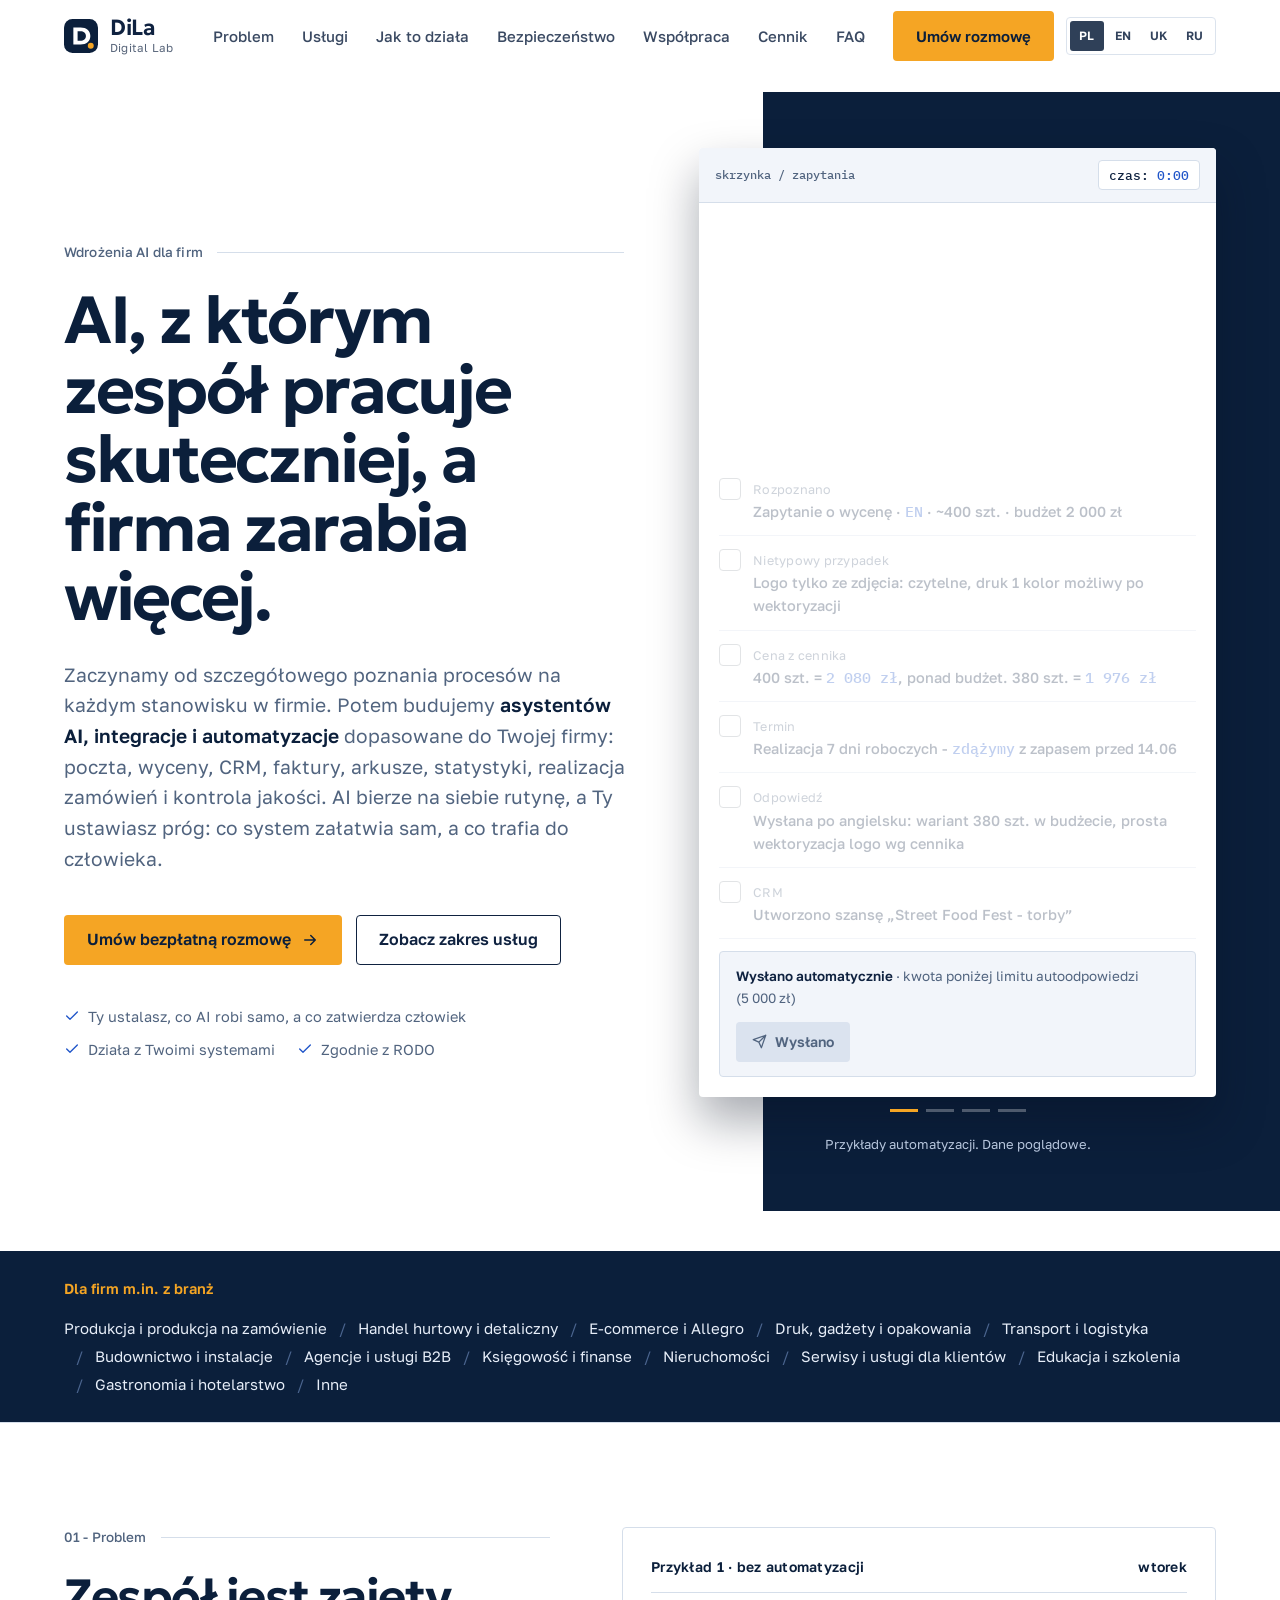
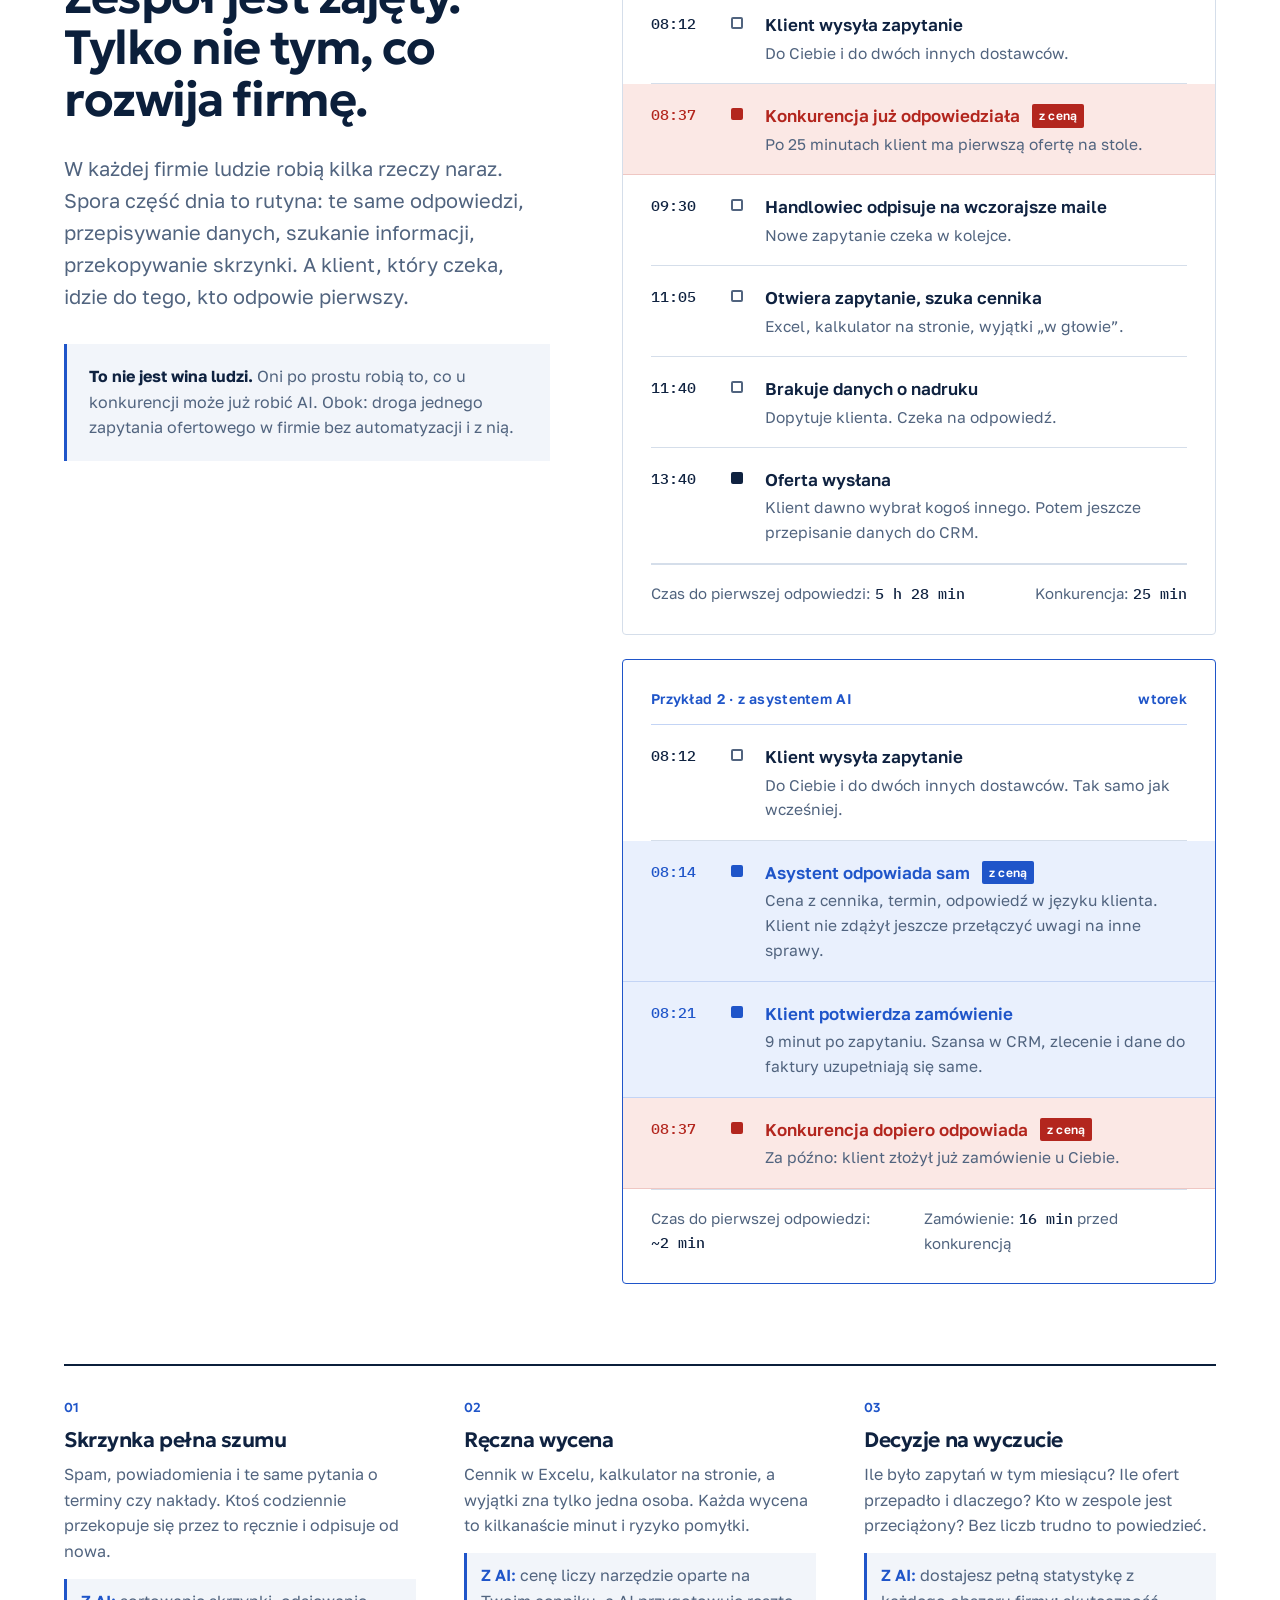
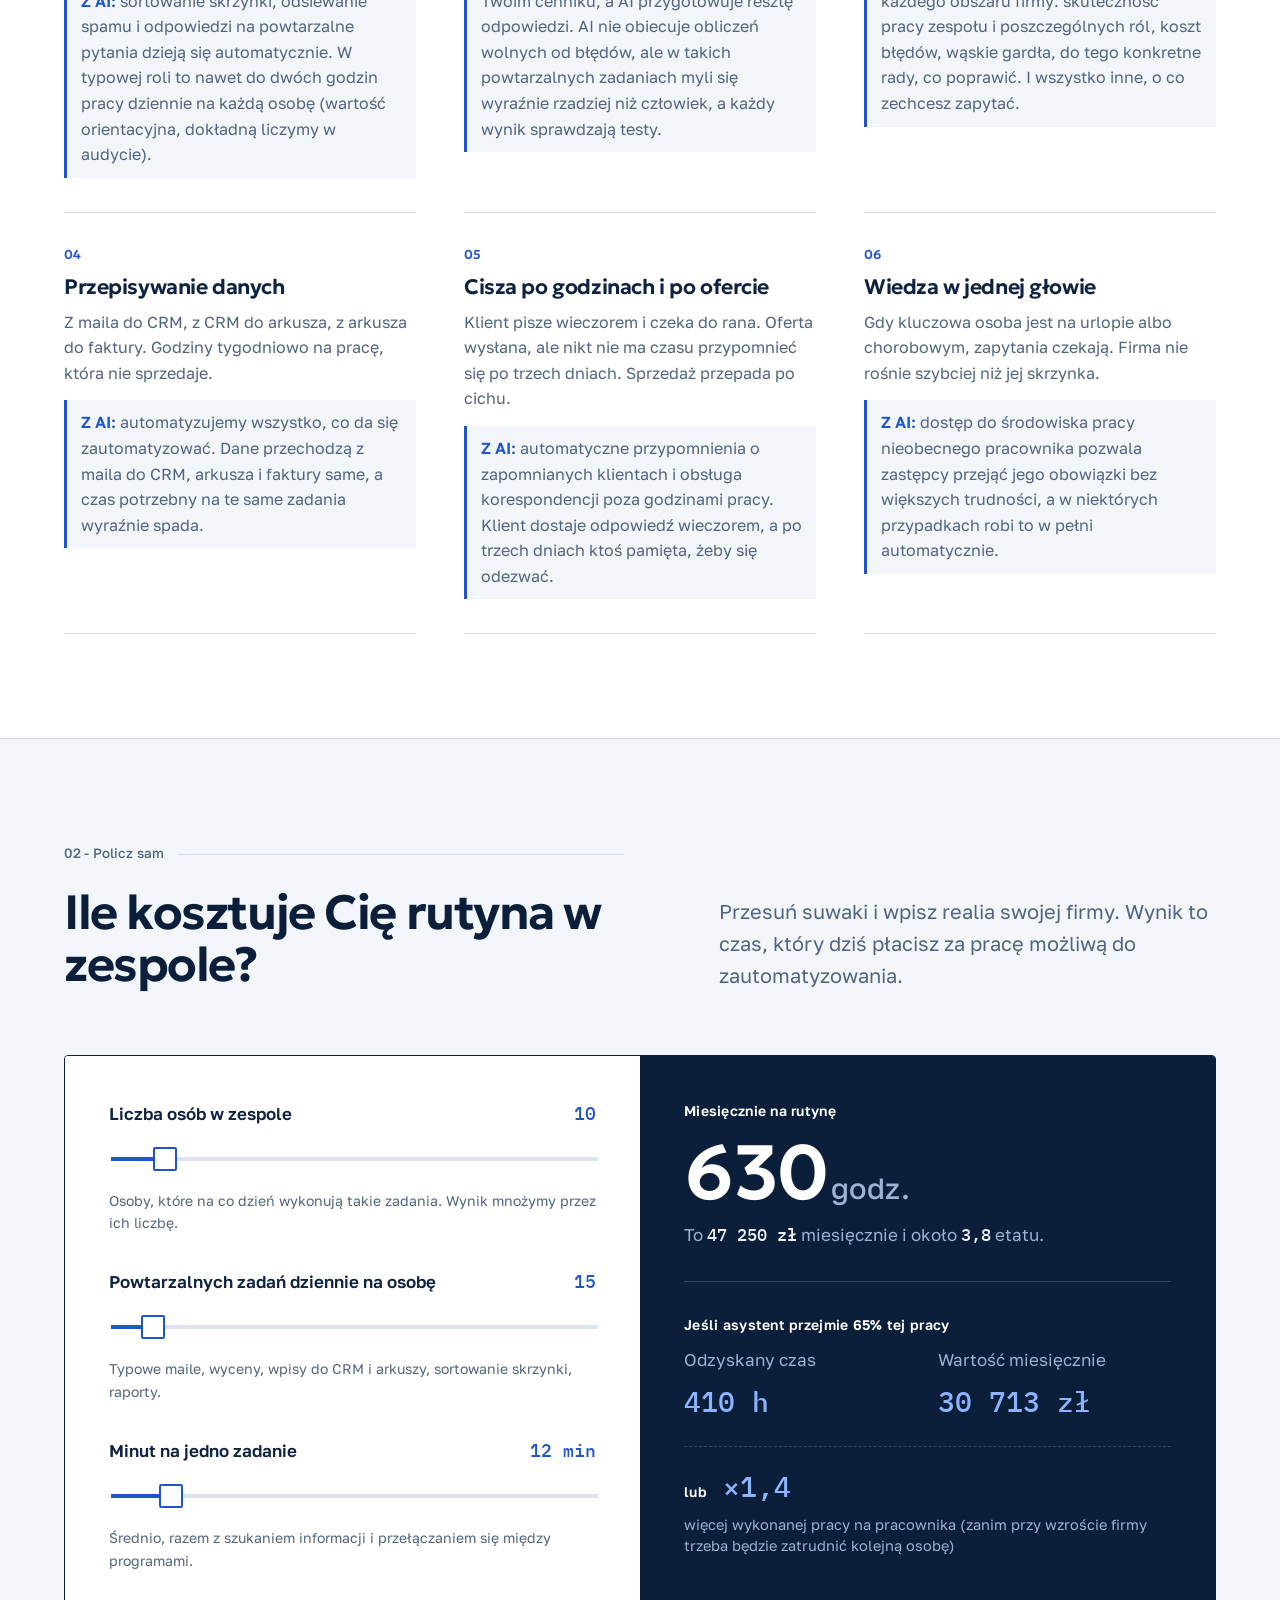
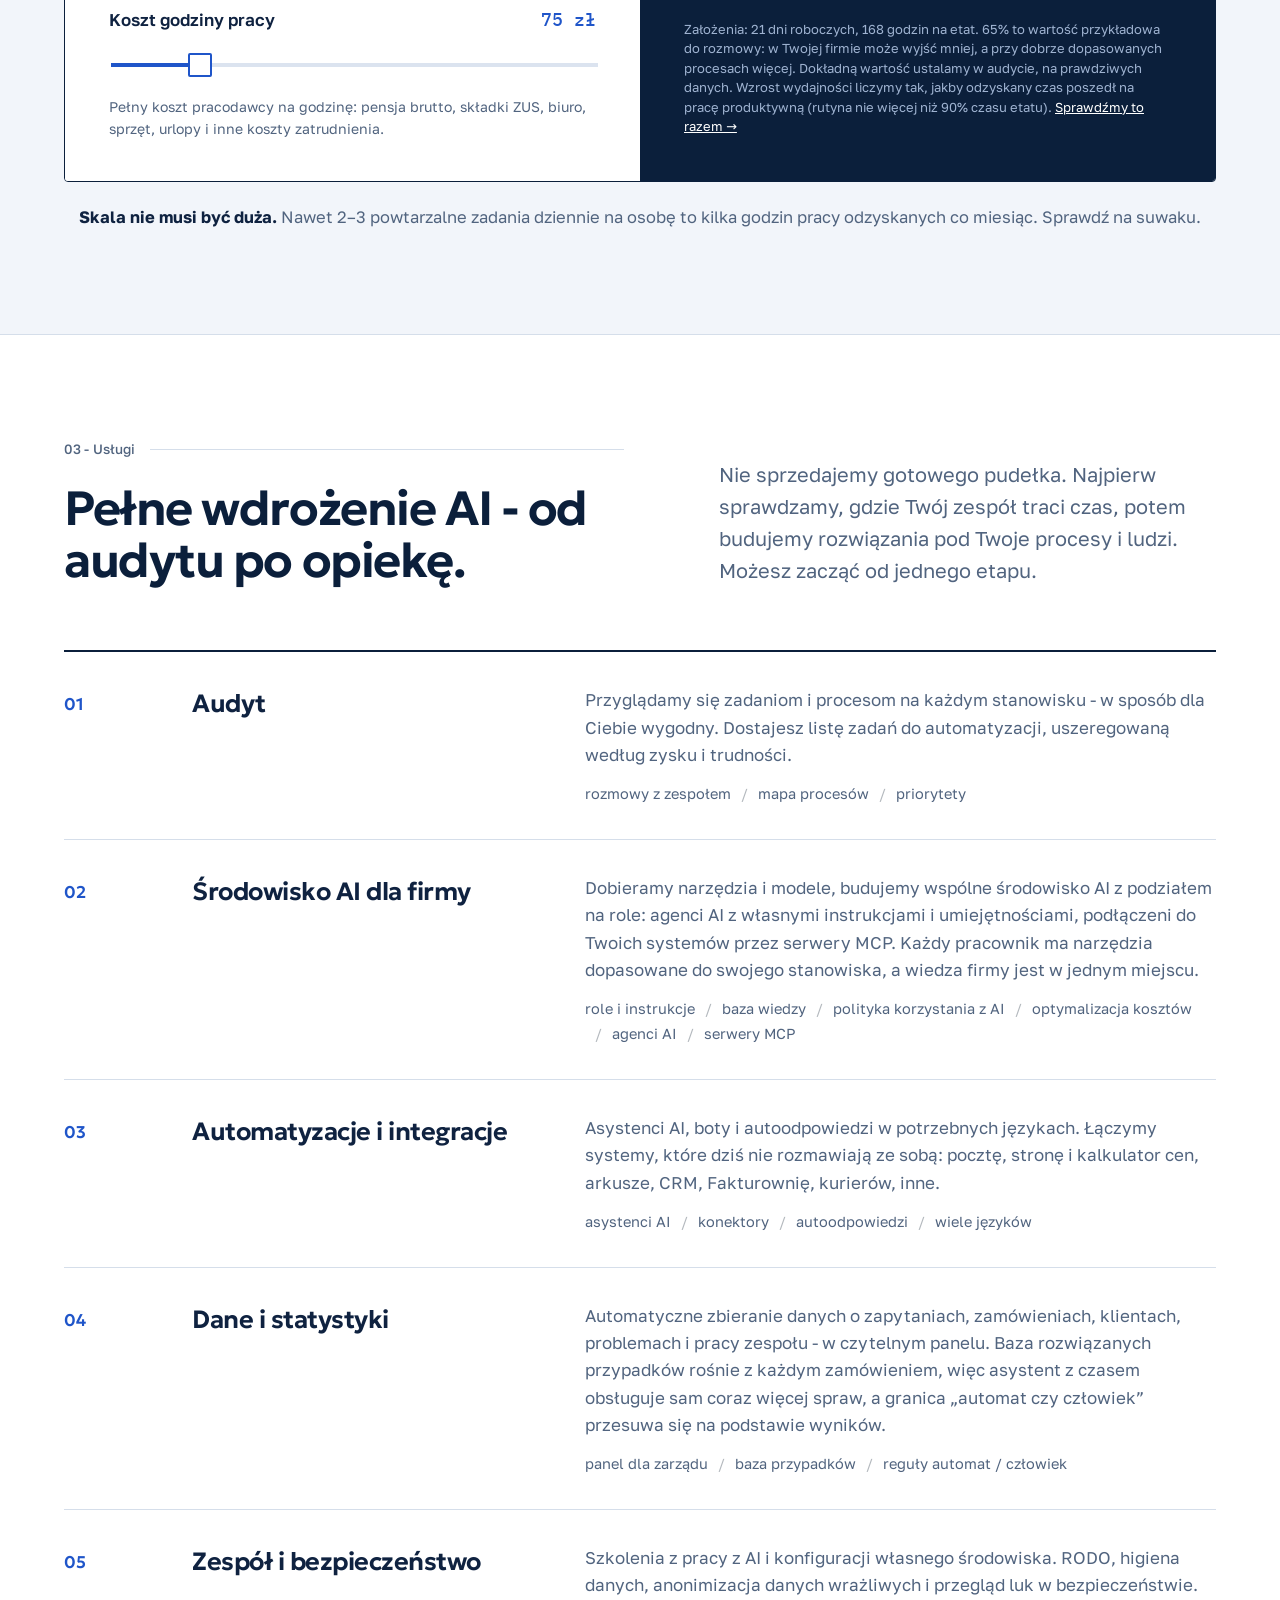
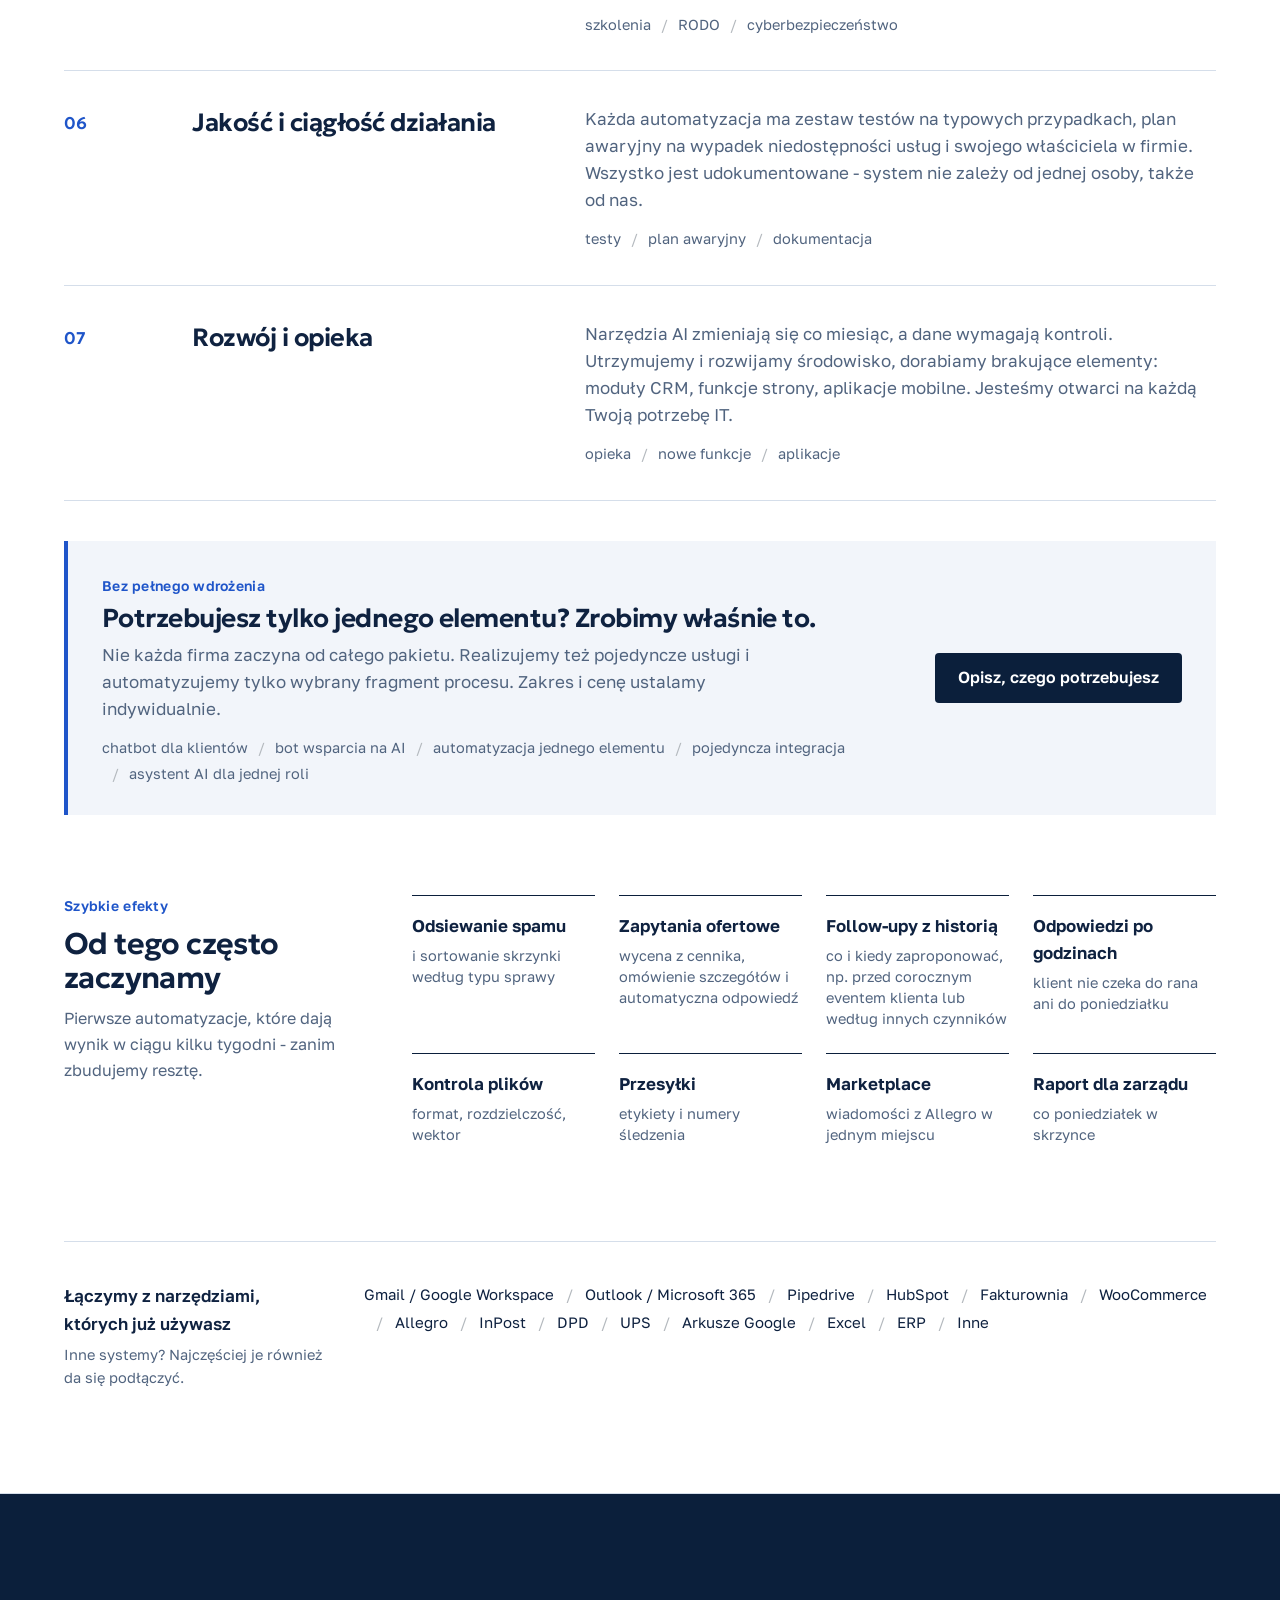
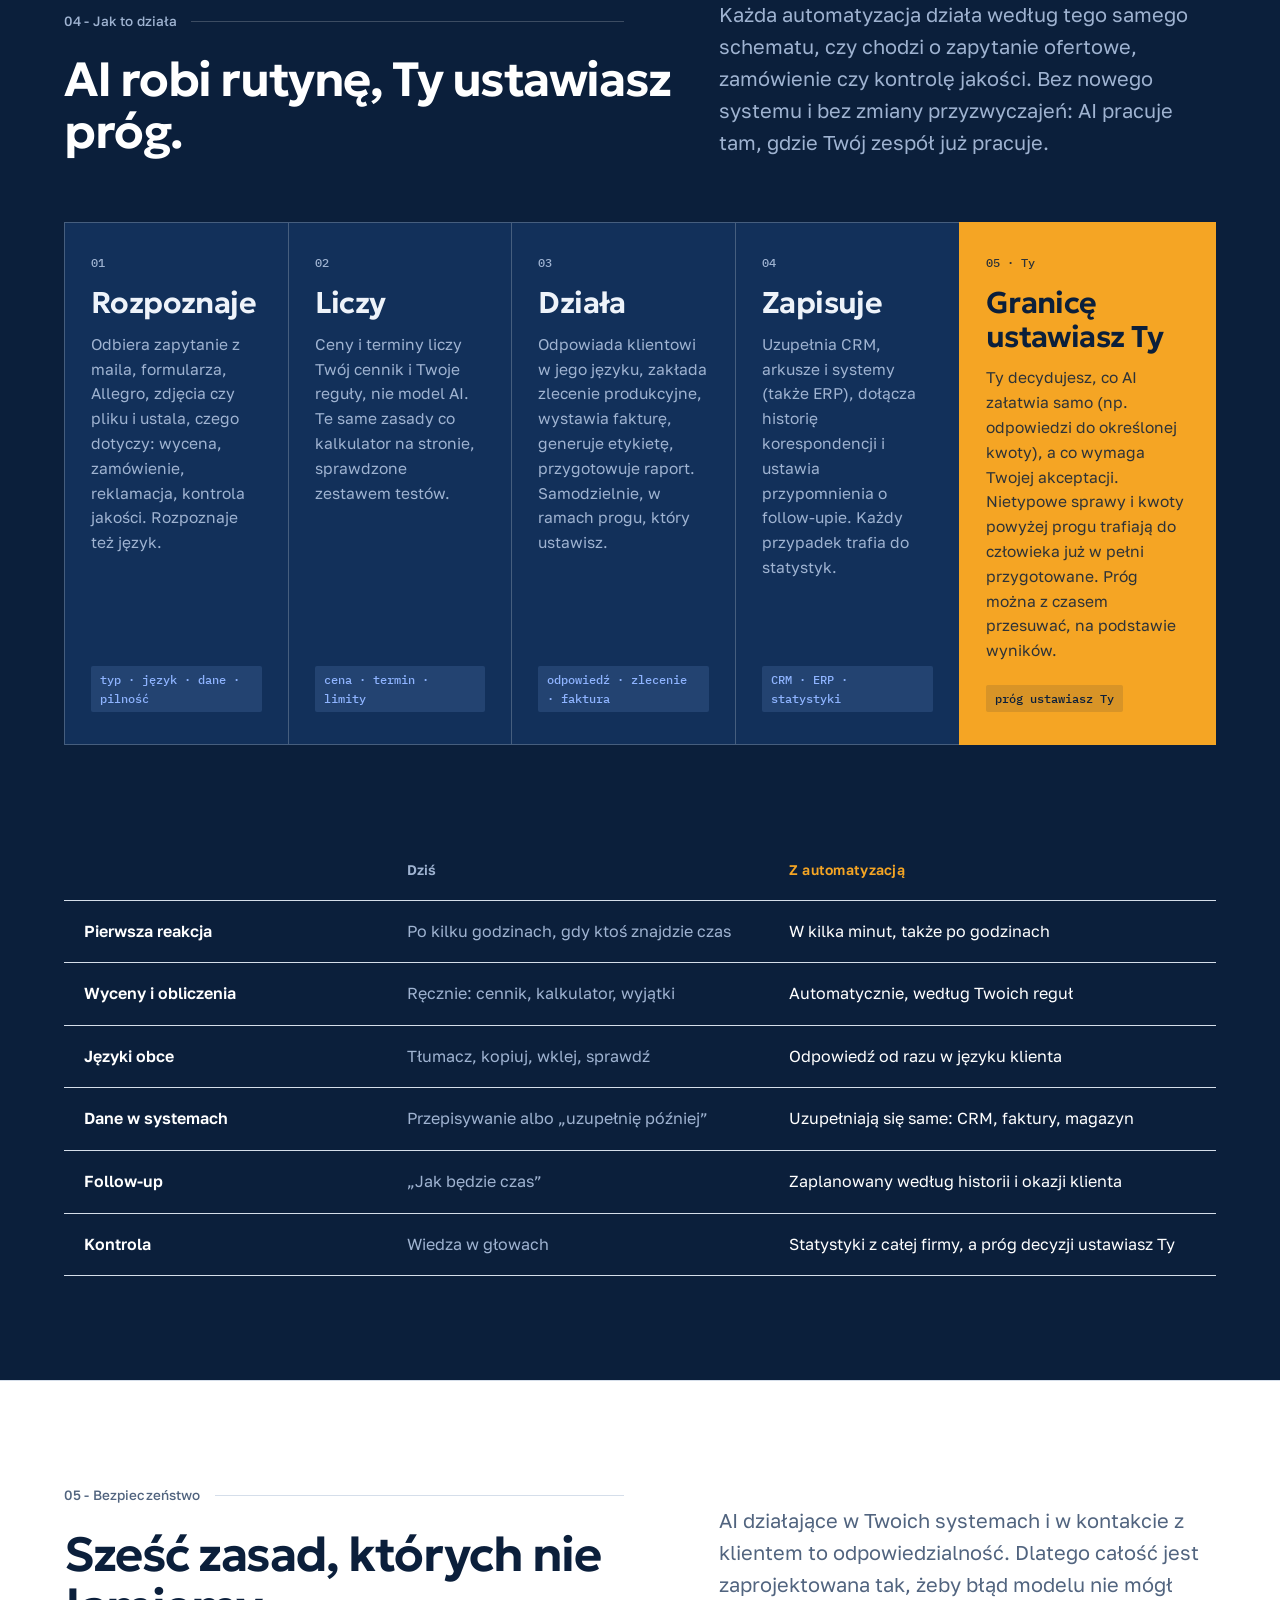
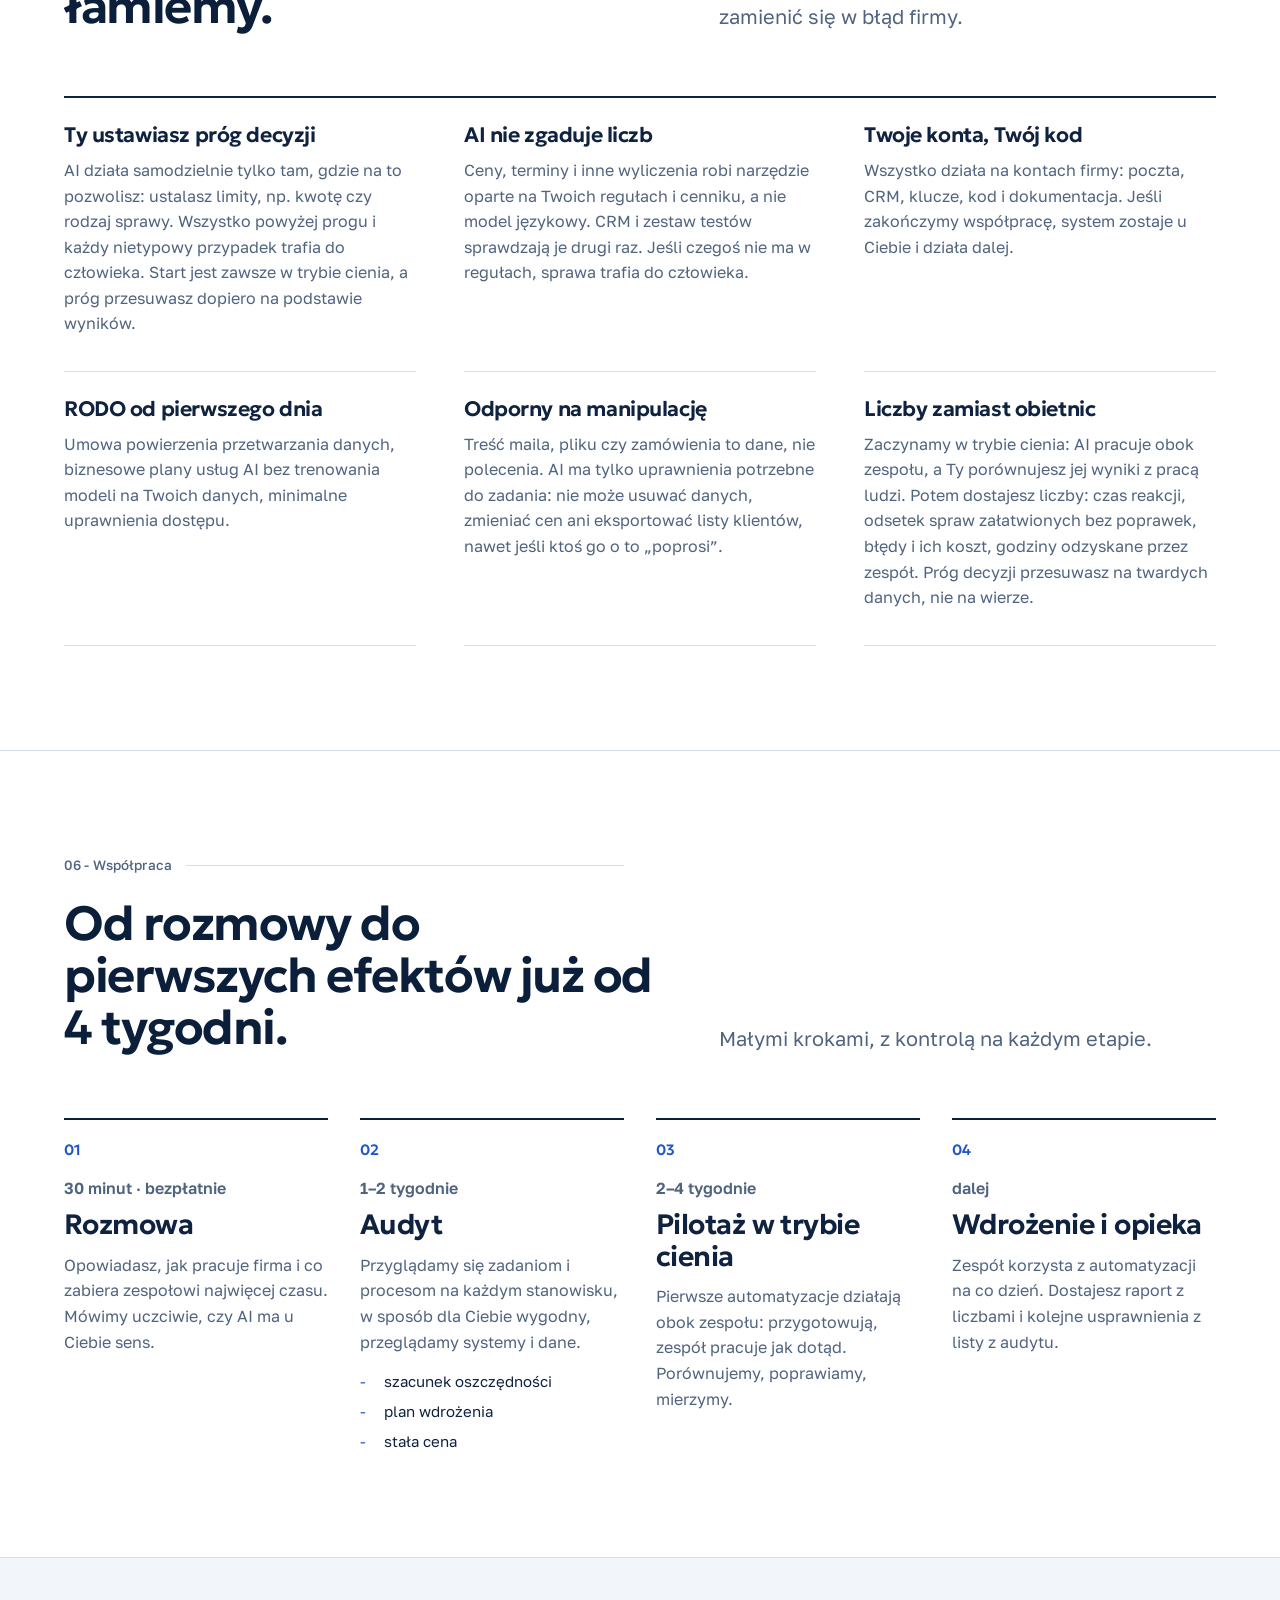
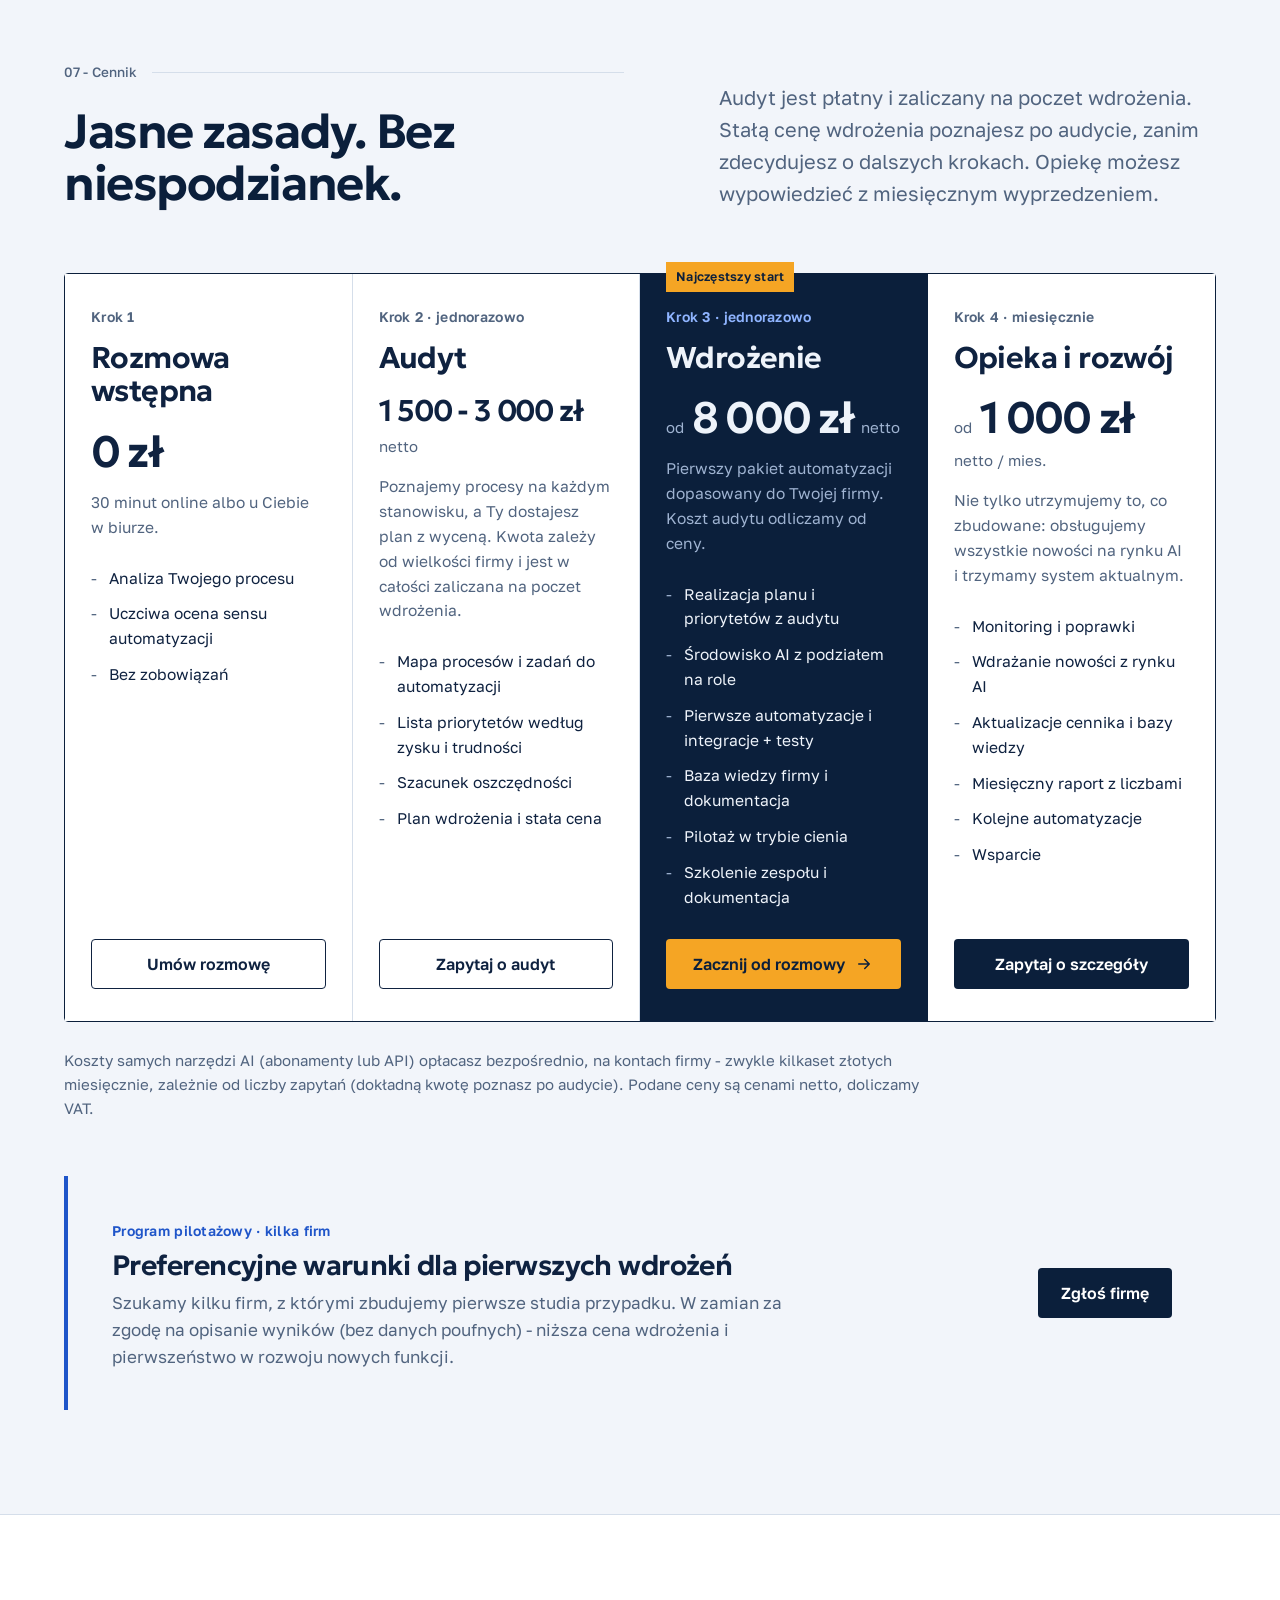
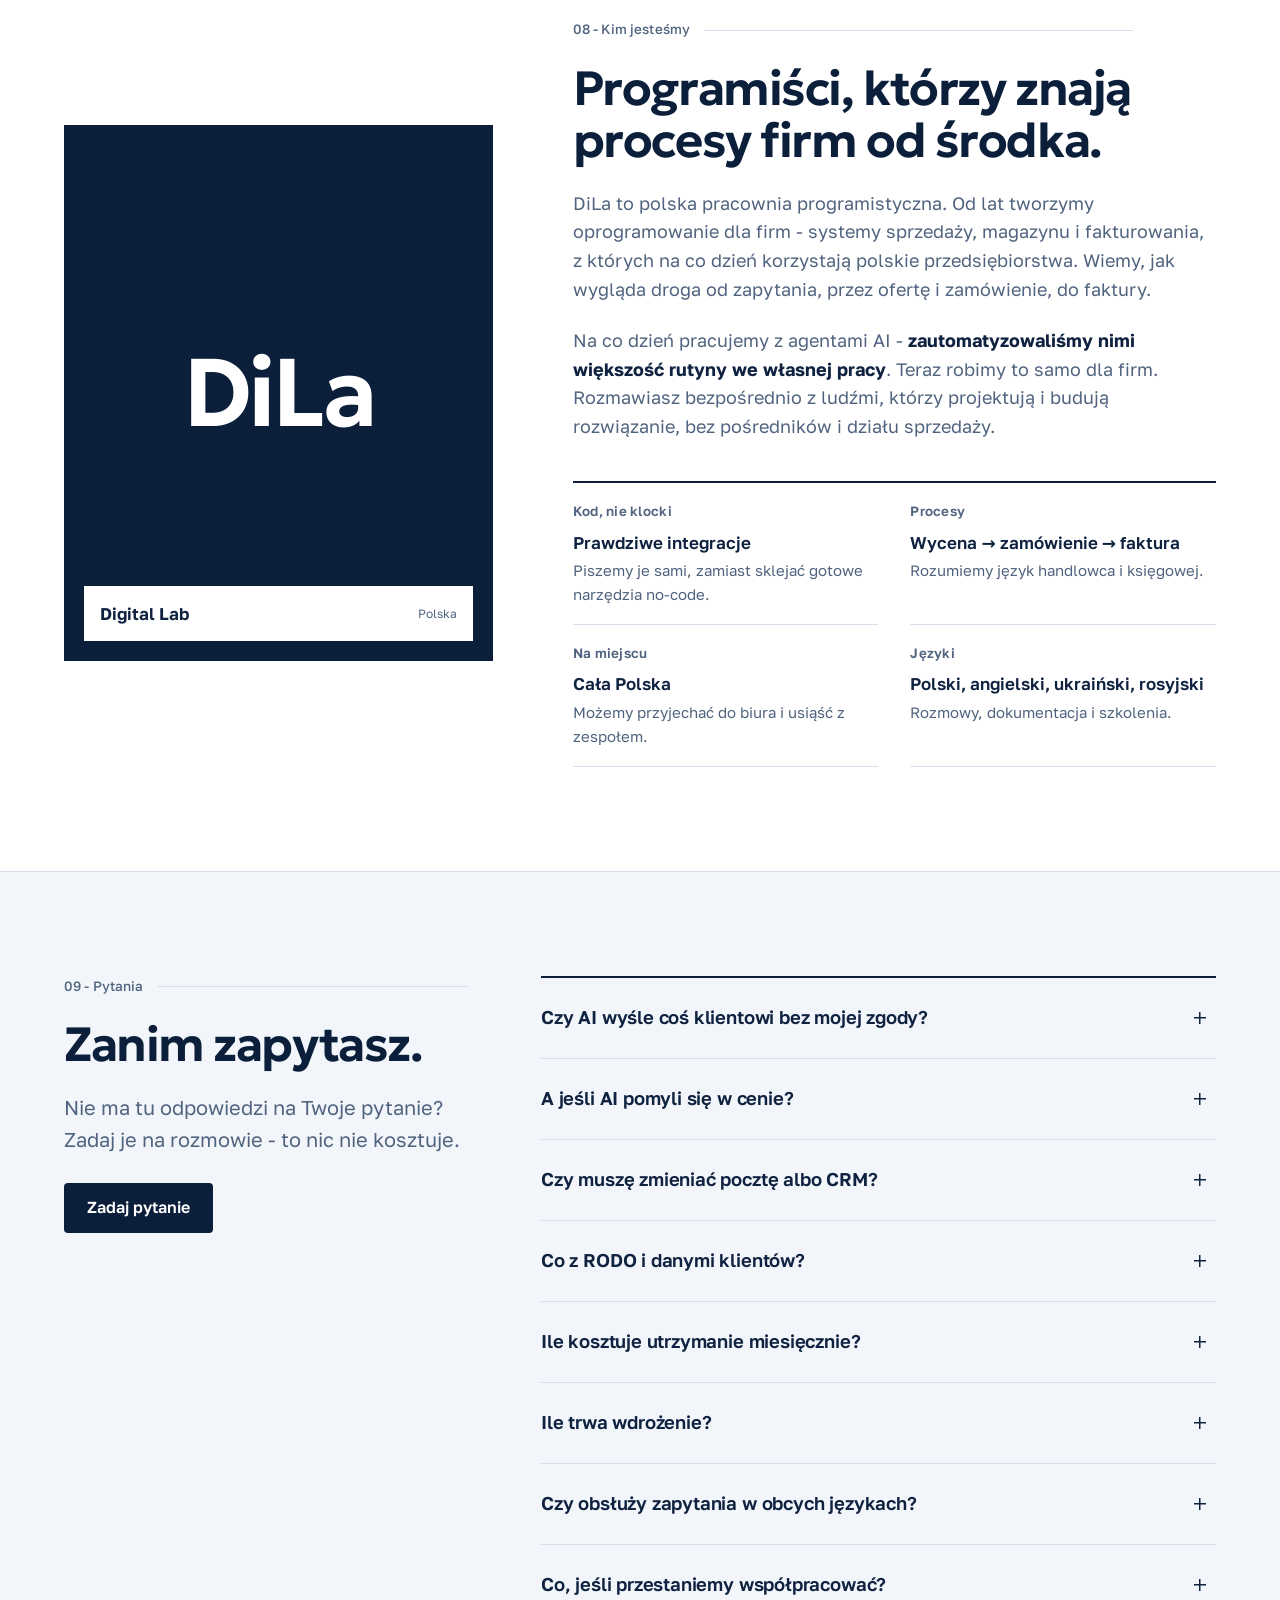
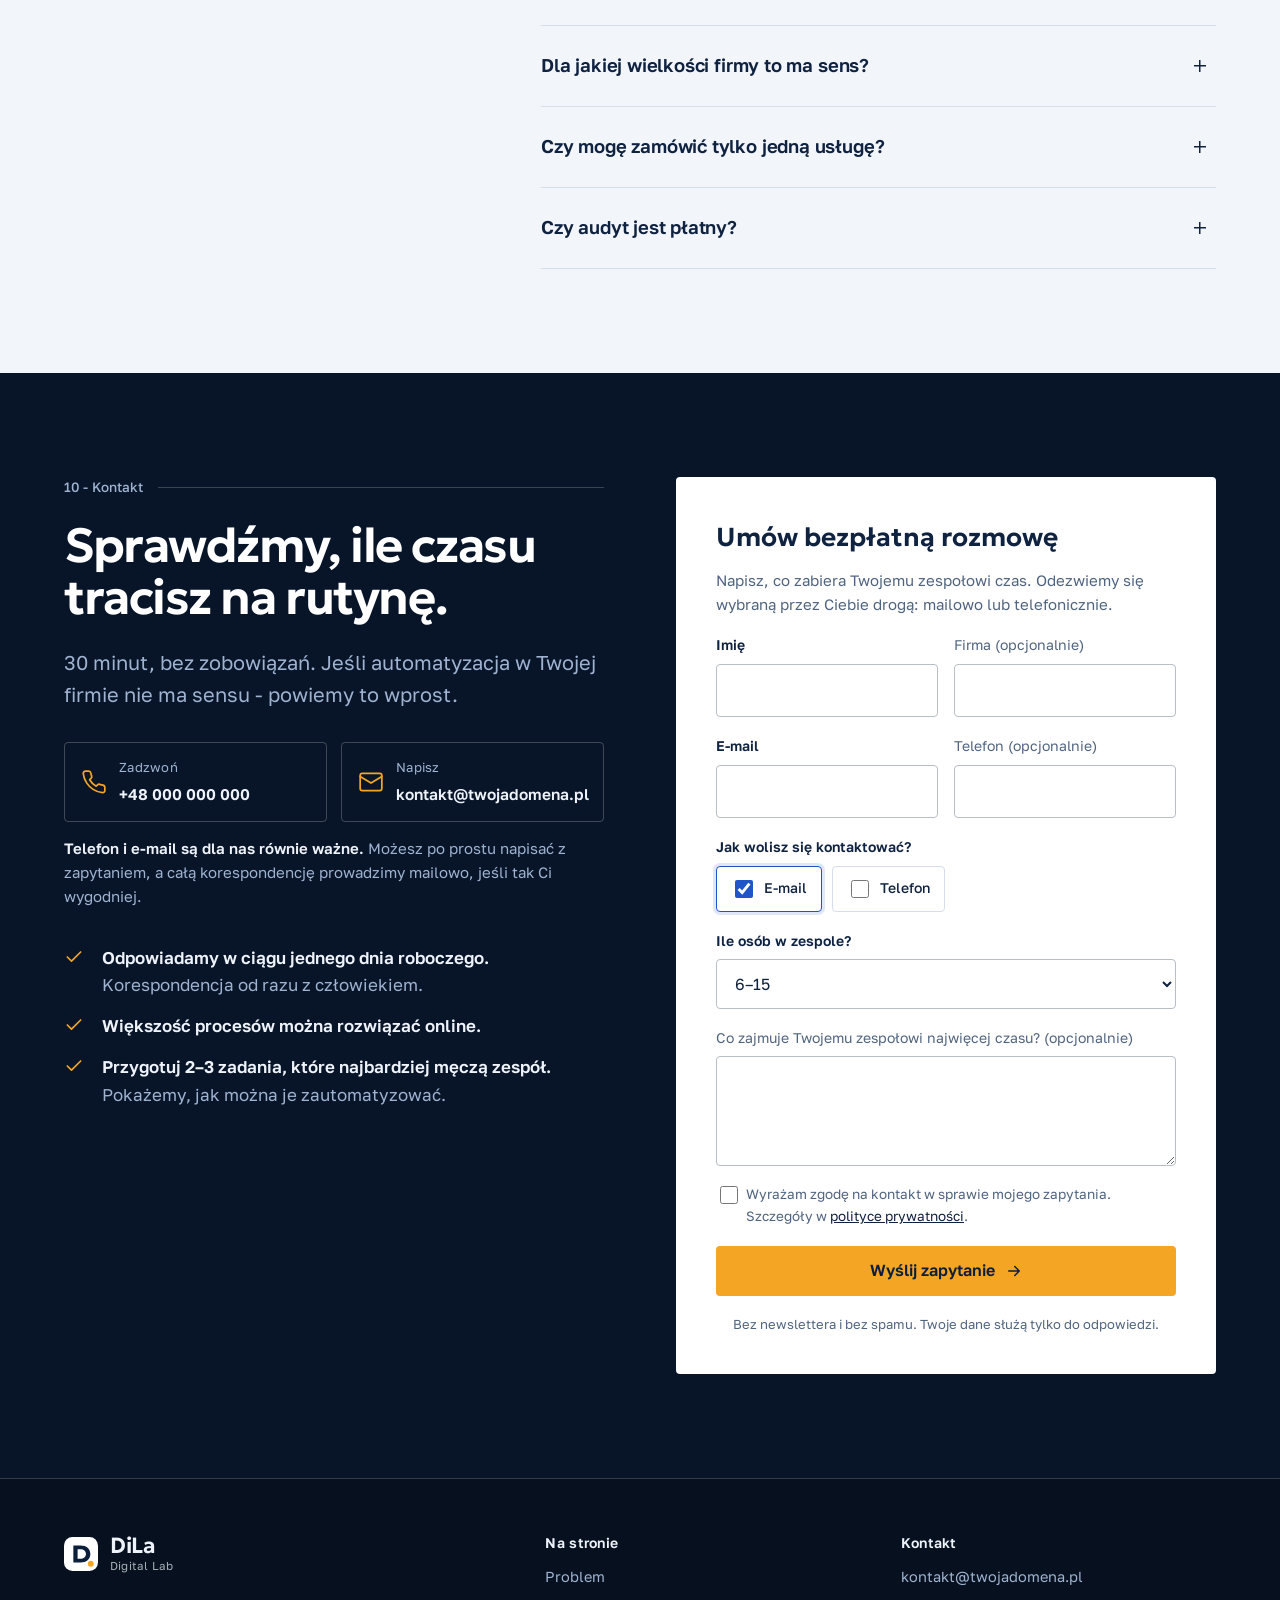
==== commit f5b3b3ca: "New visual design: B2B "signal" style Add design.css layer (navy base, single amber accent for actio" ====
--- a/index.html
+++ b/index.html
@@ -9,9 +9,10 @@
   <meta name="description" data-i18n-attr="content:meta.desc" content="Wdrażamy AI w firmach: audyt procesów, asystenci AI, integracje poczty, CRM, Fakturowni i arkuszy, statystyki, szkolenia i RODO. Ty ustawiasz próg, AI przejmuje rutynę.">
   <meta name="theme-color" content="#0f1720">
   <link rel="icon" href="assets/img/favicon.svg" type="image/svg+xml">
-  <link rel="preload" href="assets/fonts/fraunces-latin-wght-normal.woff2" as="font" type="font/woff2" crossorigin>
-  <link rel="preload" href="assets/fonts/inter-latin-wght-normal.woff2" as="font" type="font/woff2" crossorigin>
+  <link rel="preload" href="assets/fonts/geologica-latin-wght-normal.woff2" as="font" type="font/woff2" crossorigin>
+  <link rel="preload" href="assets/fonts/golos-text-latin-wght-normal.woff2" as="font" type="font/woff2" crossorigin>
   <link rel="stylesheet" href="assets/css/style.css">
+  <link rel="stylesheet" href="assets/css/design.css">
 
   <!-- Open Graph (TODO: podmienić domenę i dodać obrazek og-image.png 1200×630) -->
   <meta property="og:type" content="website">
--- a/assets/css/style.css
+++ b/assets/css/style.css
@@ -3,76 +3,6 @@
    Kierunek: „laboratorium dla biznesu” — ciepły papier, głęboki atrament,
    jeden sygnałowy kolor (cynober) i etykiety w kroju mono jak w protokole.
    ========================================================================= */
-
-/* ---------- Fonty (hostowane lokalnie: brak transferu IP do Google) ---------- */
-@font-face {
-  font-family: "Fraunces";
-  src: url("../fonts/fraunces-latin-wght-normal.woff2") format("woff2-variations");
-  font-weight: 100 900; font-style: normal; font-display: swap;
-  unicode-range: U+0000-00FF, U+0131, U+0152-0153, U+02BB-02BC, U+02C6, U+02DA, U+02DC, U+0304, U+0308, U+0329, U+2000-206F, U+20AC, U+2122, U+2191, U+2193, U+2212, U+2215, U+FEFF, U+FFFD;
-}
-@font-face {
-  font-family: "Fraunces";
-  src: url("../fonts/fraunces-latin-ext-wght-normal.woff2") format("woff2-variations");
-  font-weight: 100 900; font-style: normal; font-display: swap;
-  unicode-range: U+0100-02BA, U+02BD-02C5, U+02C7-02CC, U+02CE-02D7, U+02DD-02FF, U+0304, U+0308, U+0329, U+1D00-1DBF, U+1E00-1E9F, U+1EF2-1EFF, U+2020, U+20A0-20AB, U+20AD-20C0, U+2113, U+2C60-2C7F, U+A720-A7FF;
-}
-@font-face {
-  font-family: "Inter";
-  src: url("../fonts/inter-latin-wght-normal.woff2") format("woff2-variations");
-  font-weight: 100 900; font-style: normal; font-display: swap;
-  unicode-range: U+0000-00FF, U+0131, U+0152-0153, U+02BB-02BC, U+02C6, U+02DA, U+02DC, U+0304, U+0308, U+0329, U+2000-206F, U+20AC, U+2122, U+2191, U+2193, U+2212, U+2215, U+FEFF, U+FFFD;
-}
-@font-face {
-  font-family: "Inter";
-  src: url("../fonts/inter-latin-ext-wght-normal.woff2") format("woff2-variations");
-  font-weight: 100 900; font-style: normal; font-display: swap;
-  unicode-range: U+0100-02BA, U+02BD-02C5, U+02C7-02CC, U+02CE-02D7, U+02DD-02FF, U+0304, U+0308, U+0329, U+1D00-1DBF, U+1E00-1E9F, U+1EF2-1EFF, U+2020, U+20A0-20AB, U+20AD-20C0, U+2113, U+2C60-2C7F, U+A720-A7FF;
-}
-@font-face {
-  font-family: "JetBrains Mono";
-  src: url("../fonts/jetbrains-mono-latin-wght-normal.woff2") format("woff2-variations");
-  font-weight: 100 800; font-style: normal; font-display: swap;
-  unicode-range: U+0000-00FF, U+0131, U+0152-0153, U+02BB-02BC, U+02C6, U+02DA, U+02DC, U+0304, U+0308, U+0329, U+2000-206F, U+20AC, U+2122, U+2191, U+2193, U+2212, U+2215, U+FEFF, U+FFFD;
-}
-@font-face {
-  font-family: "JetBrains Mono";
-  src: url("../fonts/jetbrains-mono-latin-ext-wght-normal.woff2") format("woff2-variations");
-  font-weight: 100 800; font-style: normal; font-display: swap;
-  unicode-range: U+0100-02BA, U+02BD-02C5, U+02C7-02CC, U+02CE-02D7, U+02DD-02FF, U+0304, U+0308, U+0329, U+1D00-1DBF, U+1E00-1E9F, U+1EF2-1EFF, U+2020, U+20A0-20AB, U+20AD-20C0, U+2113, U+2C60-2C7F, U+A720-A7FF;
-}
-/* Cyrylica (uk, ru). Fraunces nie ma cyrylicy, więc w nagłówkach cyrylicę
-   dostarcza Literata (podobny, „książkowy” charakter) pod tą samą nazwą rodziny. */
-@font-face {
-  font-family: "Fraunces";
-  src: url("../fonts/literata-cyrillic-wght-normal.woff2") format("woff2-variations");
-  font-weight: 100 900; font-style: normal; font-display: swap;
-  unicode-range: U+0301, U+0400-045F, U+0490-0491, U+04B0-04B1, U+2116;
-}
-@font-face {
-  font-family: "Fraunces";
-  src: url("../fonts/literata-cyrillic-ext-wght-normal.woff2") format("woff2-variations");
-  font-weight: 100 900; font-style: normal; font-display: swap;
-  unicode-range: U+0460-052F, U+1C80-1C88, U+20B4, U+2DE0-2DFF, U+A640-A69F, U+FE2E-FE2F;
-}
-@font-face {
-  font-family: "Inter";
-  src: url("../fonts/inter-cyrillic-wght-normal.woff2") format("woff2-variations");
-  font-weight: 100 900; font-style: normal; font-display: swap;
-  unicode-range: U+0301, U+0400-045F, U+0490-0491, U+04B0-04B1, U+2116;
-}
-@font-face {
-  font-family: "Inter";
-  src: url("../fonts/inter-cyrillic-ext-wght-normal.woff2") format("woff2-variations");
-  font-weight: 100 900; font-style: normal; font-display: swap;
-  unicode-range: U+0460-052F, U+1C80-1C88, U+20B4, U+2DE0-2DFF, U+A640-A69F, U+FE2E-FE2F;
-}
-@font-face {
-  font-family: "JetBrains Mono";
-  src: url("../fonts/jetbrains-mono-cyrillic-wght-normal.woff2") format("woff2-variations");
-  font-weight: 100 800; font-style: normal; font-display: swap;
-  unicode-range: U+0301, U+0400-045F, U+0490-0491, U+04B0-04B1, U+2116;
-}
 
 /* ---------- Tokeny ---------- */
 :root {
--- a/assets/css/design.css
+++ b/assets/css/design.css
@@ -0,0 +1,550 @@
+/* =========================================================================
+   DiLa - design.css (nakładka na style.css)
+   Kierunek: „B2B / sygnał”. Granat jako baza zaufania, jeden ciepły akcent
+   (bursztyn) tylko dla akcji, siatka, linie 1px, bez poświat i cieni.
+   Fonty (hostowane lokalnie): Geologica (nagłówki), Golos Text (tekst), Plex Mono (liczby).
+   Część 1: strukturalna baza (płaskie komponenty). Część 2: paleta, fonty i detale.
+   ========================================================================= */
+
+/* ===== Część 1: baza ===== */
+
+/* ---------- Fonty ---------- */
+
+
+@font-face { font-family: "Plex Mono"; src: url("../fonts/ibm-plex-mono-latin-500-normal.woff2") format("woff2"); font-weight: 400 600; font-style: normal; font-display: swap;
+  unicode-range: U+0000-00FF, U+0131, U+0152-0153, U+02BB-02BC, U+02C6, U+02DA, U+02DC, U+0304, U+0308, U+0329, U+2000-206F, U+20AC, U+2122, U+2191, U+2193, U+2212, U+2215, U+FEFF, U+FFFD; }
+@font-face { font-family: "Plex Mono"; src: url("../fonts/ibm-plex-mono-latin-ext-500-normal.woff2") format("woff2"); font-weight: 400 600; font-style: normal; font-display: swap;
+  unicode-range: U+0100-02BA, U+02BD-02C5, U+02C7-02CC, U+02CE-02D7, U+02DD-02FF, U+0304, U+0308, U+0329, U+1D00-1DBF, U+1E00-1E9F, U+1EF2-1EFF, U+2020, U+20A0-20AB, U+20AD-20C0, U+2113, U+2C60-2C7F, U+A720-A7FF; }
+@font-face { font-family: "Plex Mono"; src: url("../fonts/ibm-plex-mono-cyrillic-500-normal.woff2") format("woff2"); font-weight: 400 600; font-style: normal; font-display: swap;
+  unicode-range: U+0301, U+0400-045F, U+0490-0491, U+04B0-04B1, U+2116; }
+@font-face { font-family: "Plex Mono"; src: url("../fonts/ibm-plex-mono-cyrillic-ext-500-normal.woff2") format("woff2"); font-weight: 400 600; font-style: normal; font-display: swap;
+  unicode-range: U+0460-052F, U+1C80-1C88, U+20B4, U+2DE0-2DFF, U+A640-A69F, U+FE2E-FE2F; }
+
+/* ---------- Tokeny ---------- */
+:root {
+  --ink: #14171a;
+  --ink-2: #1b1f23;
+  --ink-3: #262b30;
+  --ink-line: rgba(255, 255, 255, .16);
+  --ink-text: #f2f3f4;
+  --ink-muted: #a3a9af;
+
+  --paper: #ffffff;
+  --paper-2: #f2f3f4;
+  --paper-3: #dde0e3;
+  --card: #ffffff;
+  --line: #d6d9dd;
+  --text: #14171a;
+  --muted: #565d64;
+
+  --accent: #1f3fbf;
+  --accent-strong: #1f3fbf;
+  --accent-soft: #e8ecfa;
+  --accent-on-dark: #a9b8ff;
+  --bad: #b3261e;
+  --bad-soft: #fbeae8;
+  --ok: #1a7f52;
+  --ok-on-dark: #5fd39b;
+
+  --f-display: "Plex Cond", "Plex Sans", system-ui, -apple-system, "Segoe UI", Roboto, sans-serif;
+  --f-body: "Plex Sans", system-ui, -apple-system, "Segoe UI", Roboto, sans-serif;
+  --f-mono: "Plex Mono", ui-monospace, "Cascadia Mono", Consolas, monospace;
+
+  --radius: 6px;
+  --radius-sm: 4px;
+  --shadow: none;
+  --shadow-lg: none;
+}
+
+body { font-feature-settings: normal; letter-spacing: 0; }
+::selection { background: var(--accent); color: #fff; }
+:focus-visible { outline-color: var(--accent); }
+
+/* Typografia nagłówków: wąski, ciężki grotesk; brak kursywy i kolorowych „wyróżnień” */
+h1, h2, h3, h4 { letter-spacing: -0.005em; }
+.h1 { font-weight: 600; font-size: clamp(46px, 6.4vw, 88px); line-height: 1; letter-spacing: -0.01em; }
+.h2 { font-weight: 600; font-size: clamp(34px, 4.6vw, 58px); line-height: 1.04; letter-spacing: -0.005em; max-width: 22ch; }
+.h2 em, .h1 em, .section--dark .h2 em, .hero .h1 em { font-style: normal; font-weight: inherit; color: inherit; }
+.lead { color: var(--muted); }
+
+/* Etykiety sekcji: zwykły tekst, bez ozdobnej kreski i kapitalików */
+.label {
+  font-family: var(--f-body); font-size: 15px; font-weight: 500; letter-spacing: 0; text-transform: none;
+  color: var(--muted); margin-bottom: 18px; gap: 0;
+}
+.label::before { display: none; }
+.section--dark .label, .hero .label { color: var(--muted); }
+
+.section { padding: 104px 0; border-top: 1px solid var(--line); }
+.section--alt { background: var(--paper-2); }
+.reveal { transform: none; transition: opacity .5s ease; }
+
+/* ---------- Przyciski ---------- */
+.btn { --b-bg: var(--accent); --b-fg: #fff; border-radius: 4px; min-height: 48px; padding: 0 22px; font-weight: 600; transition: background .15s, border-color .15s; }
+.btn:hover { transform: none; box-shadow: none; background: #17309a; }
+.btn:hover svg { transform: none; }
+.btn--ghost { --b-bg: transparent; --b-fg: currentColor; border-color: currentColor; }
+.btn--ghost:hover { background: rgba(127, 127, 127, .1); }
+.btn--ink { --b-bg: var(--ink); --b-fg: #fff; }
+.btn--ink:hover { background: #000; box-shadow: none; }
+.btn--sm { min-height: 40px; padding: 0 16px; }
+
+/* ---------- Nagłówek ---------- */
+.header { color: var(--text); }
+.header.is-scrolled { background: rgba(255, 255, 255, .94); backdrop-filter: none; -webkit-backdrop-filter: none; border-bottom-color: var(--line); }
+.brand__mark .m-bg { fill: var(--ink); }
+.brand__mark .m-fg { fill: #fff; }
+.header.is-scrolled .brand__mark .m-bg { fill: var(--ink); }
+.header.is-scrolled .brand__mark .m-fg { fill: #fff; }
+.brand__mark circle { fill: var(--accent); }
+.brand__name { font-weight: 600; letter-spacing: 0; }
+.brand__sub { font-family: var(--f-body); letter-spacing: .02em; text-transform: none; font-size: 11.5px; opacity: .7; }
+.nav a:not(.btn) { border-radius: 4px; }
+.lang { border-radius: 4px; border-color: var(--line); }
+.lang button { font-family: var(--f-body); border-radius: 3px; }
+.lang button[aria-pressed="true"] { background: var(--ink); color: #fff; }
+.nav-toggle { border-radius: 4px; }
+.footer .brand__mark .m-bg { fill: #fff; }
+.footer .brand__mark .m-fg { fill: var(--ink); }
+
+/* ---------- Hero: jasny, bez siatki i poświaty ---------- */
+.hero { background: var(--paper); color: var(--text); padding: 148px 0 96px; }
+.hero::before, .hero::after { display: none; }
+.hero { --ink: #f2f3f4; --ink-2: #ffffff; --ink-text: #14171a; --ink-muted: #565d64; --ink-line: rgba(20, 23, 26, .16); --ok-on-dark: var(--ok); --accent-on-dark: var(--accent); }
+.hero__lead { color: var(--muted); }
+.hero__lead strong { color: var(--text); }
+.hero__trust { color: var(--muted); }
+.hero__trust svg { color: var(--ok); }
+
+/* ---------- Demo: płaski panel, bez „świateł” okna ---------- */
+.demo { background: #fff; border: 1px solid var(--text); border-radius: 6px; box-shadow: none; }
+.demo__bar { background: var(--paper-2); border-bottom: 1px solid var(--line); }
+.demo__dots { display: none; }
+.demo__title { font-family: var(--f-mono); font-size: 12px; letter-spacing: 0; color: var(--muted); }
+.demo__timer { background: #fff; border: 1px solid var(--line); border-radius: 4px; color: var(--text); }
+.demo__timer b { color: var(--accent); }
+.mail { background: var(--paper-2); border: 1px solid var(--line); border-radius: 4px; }
+.mail__avatar { background: var(--ink); color: #fff; border-radius: 4px; }
+.mail__from, .mail__subject { color: var(--text); }
+.mail__meta { color: var(--muted); }
+.mail__flag { background: #fff; border: 1px solid var(--line); border-radius: 3px; color: var(--muted); font-family: var(--f-mono); }
+.mail__text { color: #353b41; }
+.steps-live { gap: 0; }
+.step-live { background: transparent; border: 0; border-bottom: 1px solid var(--line); border-radius: 0; padding: 12px 0; }
+.step-live.is-active { background: var(--accent-soft); border-color: var(--line); }
+.step-live__icon { border-radius: 4px; border-color: #9aa1a8; }
+.step-live.is-active .step-live__icon { border-color: var(--accent); border-right-color: transparent; border-radius: 50%; }
+.step-live.is-done .step-live__icon { border-color: var(--ok); background: var(--ok); }
+.step-live.is-done .step-live__icon::after { border-color: #fff; }
+.step-live.is-warn.is-done .step-live__icon { border-color: var(--warn); background: var(--warn); }
+.step-live.is-warn.is-done .step-live__icon::after { color: #fff; }
+.step-live__k { font-family: var(--f-body); letter-spacing: .02em; text-transform: none; font-size: 12.5px; color: var(--muted); }
+.step-live__v { color: var(--text); }
+.step-live__v .num { color: var(--ok); }
+.step-live.is-warn .step-live__v .num { color: var(--warn); }
+.demo__human { border: 1px solid var(--line); border-radius: 4px; background: var(--paper-2); }
+.demo__human-text { color: var(--muted); }
+.demo__human-text b { color: var(--text); }
+.demo__send { background: var(--paper-3); color: var(--muted); border-radius: 4px; }
+.demo.is-ready .demo__human { border-color: var(--accent); background: var(--accent-soft); }
+.demo.is-ready .demo__send { background: var(--accent); color: #fff; box-shadow: none; animation: none; }
+.demo.is-auto.is-ready .demo__human { border-color: var(--ok); background: #e5f3ec; }
+.demo.is-auto.is-ready .demo__send { background: var(--ok); color: #fff; }
+.demo__caption { font-family: var(--f-body); letter-spacing: 0; color: var(--muted); }
+.demo__switch button { height: 3px; border-radius: 0; background: #c9cdd1; }
+.demo__switch button[aria-pressed="true"] { background: var(--accent); }
+
+/* ---------- Pasek branż: tekst oddzielony ukośnikami ---------- */
+.for-strip { background: var(--paper); color: var(--muted); border-top: 1px solid var(--line); }
+.for-strip__k { font-family: var(--f-body); letter-spacing: 0; text-transform: none; font-size: 14.5px; font-weight: 600; color: var(--text); }
+.for-strip__list { gap: 4px 0; }
+.for-strip__list li { border: 0; border-radius: 0; padding: 0; font-size: 15px; color: var(--muted); }
+.for-strip__list li + li::before { content: "/"; margin: 0 12px; color: #b4b9be; }
+
+/* ---------- Problem ---------- */
+.problem__note { background: transparent; border-left: 2px solid var(--text); border-radius: 0; }
+.timeline { background: #fff; border-radius: 6px; box-shadow: none; }
+.timeline__head { font-family: var(--f-body); letter-spacing: .02em; text-transform: none; font-size: 14px; font-weight: 600; color: var(--text); }
+.tl-time { font-family: var(--f-mono); }
+.tl-row { border-bottom-style: solid; }
+.tl-dot { border-radius: 2px; }
+.tl-row--rival { background: var(--bad-soft); border-color: #efc7c3; }
+.tl-row--rival .tl-time, .tl-row--rival .tl-title { color: var(--bad); }
+.tl-row--rival .tl-dot { border-color: var(--bad); background: var(--bad); }
+.tl-tag { border-radius: 2px; background: var(--bad); font-family: var(--f-body); letter-spacing: .02em; text-transform: none; font-size: 12px; }
+.tl-tag--ok { background: var(--ok); }
+.timeline--ai { border-color: var(--ok); }
+.timeline--ai .timeline__head { color: var(--ok); border-bottom-color: #b9dccb; }
+.timeline__foot b { font-family: var(--f-mono); }
+
+.pains { background: none; border: 0; border-top: 2px solid var(--text); border-radius: 0; gap: 0 48px; margin-top: 80px; overflow: visible; }
+.pain { background: none; padding: 26px 0 34px; border-bottom: 1px solid var(--line); }
+.pain:hover { background: none; }
+.pain__icon { display: none; }
+.pain__n { font-family: var(--f-mono); color: var(--muted); letter-spacing: 0; }
+.pain h3 { font-size: 26px; font-weight: 600; margin: 10px 0 10px; }
+.pain__fix { border-top: 0; margin-top: 12px; padding-top: 0; }
+.pain__fix b { color: var(--accent); font-weight: 600; }
+
+/* ---------- Kalkulator ---------- */
+.calc { border-radius: 6px; box-shadow: none; border: 1px solid var(--text); }
+.calc__inputs { background: #fff; }
+.calc__result { background: var(--paper-2); color: var(--text); border-left: 1px solid var(--text);
+  --ink-text: #14171a; --ink-muted: #565d64; --ink-line: rgba(20, 23, 26, .18); --ok-on-dark: var(--ok); }
+.calc__result::before { display: none; }
+.calc__k, .calc__or-k { font-family: var(--f-body); letter-spacing: .02em; text-transform: none; font-size: 14px; font-weight: 600; color: var(--text); }
+.calc__big { font-weight: 600; }
+.calc__save-v, .calc__or-v { color: var(--ok); }
+.field-range output { color: var(--accent); font-family: var(--f-mono); }
+input[type="range"]::-webkit-slider-runnable-track { height: 4px; border-radius: 0; background: linear-gradient(90deg, var(--accent) 0 var(--pct), var(--paper-3) var(--pct) 100%); }
+input[type="range"]::-moz-range-track { height: 4px; border-radius: 0; }
+input[type="range"]::-moz-range-progress { height: 4px; border-radius: 0; }
+input[type="range"]::-webkit-slider-thumb { border-radius: 2px; box-shadow: none; border-color: var(--text); background: #fff; margin-top: -10px; }
+input[type="range"]::-moz-range-thumb { border-radius: 2px; }
+
+/* ---------- Usługi ---------- */
+.svc-list { border-top: 2px solid var(--text); }
+.svc:hover { background: none; }
+.svc__n { font-family: var(--f-mono); font-size: 15px; font-weight: 500; color: var(--muted); letter-spacing: 0; padding-top: 10px; }
+.svc__t { font-size: 30px; font-weight: 600; }
+.svc__tags { gap: 2px 0; }
+.svc__tags li { background: none; border-radius: 0; padding: 0; font-family: var(--f-body); font-size: 14.5px; color: var(--muted); }
+.svc__tags li + li::before { content: "/"; margin: 0 10px; color: #b4b9be; }
+.solo { background: var(--paper-2); border: 1px solid var(--text); border-left-width: 1px; border-radius: 0; box-shadow: none; }
+.solo__k { font-family: var(--f-body); letter-spacing: .02em; text-transform: none; font-size: 14px; font-weight: 600; color: var(--accent); }
+.solo h3 { font-weight: 600; }
+
+.wins__k { font-family: var(--f-body); letter-spacing: .02em; text-transform: none; font-size: 14px; font-weight: 600; color: var(--accent); }
+.wins__t { font-weight: 600; }
+.wins__grid { gap: 0 24px; }
+.wins__grid li { background: none; color: var(--text); border: 0; border-top: 1px solid var(--text); border-radius: 0; padding: 16px 0 24px; }
+.wins__grid li:hover { transform: none; }
+.wins__grid svg { display: none; }
+.wins__grid span { color: var(--muted); }
+
+.integrations { border-top: 1px solid var(--line); }
+.integrations__list { gap: 4px 0; }
+.integrations__list li { font-family: var(--f-body); font-size: 15px; background: none; border: 0; border-radius: 0; padding: 0; color: var(--text); }
+.integrations__list li + li::before { content: "/"; margin: 0 12px; color: #b4b9be; }
+
+/* ---------- Jak to działa (jasna wersja sekcji „dark”) ---------- */
+.section--dark:not(.cta) { --ink: #f2f3f4; --ink-2: #ffffff; --ink-text: #14171a; --ink-muted: #565d64; --ink-line: rgba(20, 23, 26, .18);
+  --ok-on-dark: var(--ok); --accent-on-dark: var(--accent); }
+.pipe, .pipe:first-child { border-radius: 0; }
+.pipe { border-color: var(--text); border-right: 0; }
+.pipe:last-child { border-right: 1px solid var(--text); }
+.pipe__n { font-family: var(--f-mono); letter-spacing: 0; }
+.pipe__verb { font-weight: 600; }
+.pipe__chip { font-family: var(--f-mono); }
+.pipe__chip span { border-radius: 2px; background: #e5f3ec; }
+.pipe::after { display: none; }
+.pipe--human { background: var(--accent); color: #fff; border: 1px solid var(--accent); border-radius: 0; }
+.pipe--human .pipe__n { color: rgba(255, 255, 255, .8); }
+.pipe--human p { color: rgba(255, 255, 255, .9); }
+.pipe--human .pipe__chip { color: #fff; }
+.pipe--human .pipe__chip span { background: rgba(255, 255, 255, .18); }
+.compare__table thead th { font-family: var(--f-body); letter-spacing: .02em; text-transform: none; font-size: 14px; font-weight: 600; color: var(--text); }
+.compare__table th, .compare__table td { border-bottom-color: var(--line); }
+.compare__table td.after::before { content: "- "; }
+
+/* ---------- Zasady ---------- */
+.principles { gap: 0 48px; border-top: 2px solid var(--text); }
+.principle { background: none; border: 0; border-bottom: 1px solid var(--line); border-radius: 0; padding: 26px 0 34px; gap: 10px; }
+.principle:hover { transform: none; box-shadow: none; }
+.principle__icon { display: none; }
+.principle h3 { font-size: 26px; font-weight: 600; }
+
+/* ---------- Współpraca ---------- */
+.process::before { display: none; }
+.process { gap: 0 32px; }
+.p-step { border-top: 2px solid var(--text); padding: 18px 0 0; }
+.p-step__dot { width: auto; height: auto; border: 0; background: none !important; border-radius: 0; display: block; place-items: unset; font-size: 15px; color: var(--muted); }
+.p-step__time { font-family: var(--f-body); letter-spacing: 0; text-transform: none; font-size: 14px; font-weight: 600; color: var(--accent); margin-top: 14px; }
+.p-step h3 { font-weight: 600; font-size: 28px; }
+
+/* ---------- Cennik: kolumny rozdzielone linią ---------- */
+.pricing { gap: 0; grid-template-columns: repeat(4, 1fr); border: 1px solid var(--text); background: #fff; }
+.price { border: 0; border-right: 1px solid var(--line); border-radius: 0; padding: 32px 26px; background: #fff; }
+.price:last-child { border-right: 0; }
+.price--feature { background: var(--ink); color: var(--ink-text); border-right-color: var(--ink); box-shadow: none; }
+.price__k { font-family: var(--f-body); letter-spacing: .02em; text-transform: none; font-size: 14px; font-weight: 600; }
+.price h3 { font-weight: 600; font-size: 30px; }
+.price__value { font-weight: 600; font-size: 44px; letter-spacing: -0.01em; }
+.price__value--range { font-size: 30px; }
+.price__list svg { display: none; }
+.price__list li { display: block; position: relative; padding-left: 18px; }
+.price__list li::before { content: "-"; position: absolute; left: 0; color: var(--muted); }
+.price--feature .price__list li::before { color: var(--ink-muted); }
+.price__badge { border-radius: 0; font-family: var(--f-body); letter-spacing: .02em; text-transform: none; font-size: 12.5px; color: #fff; left: 26px; top: -12px; }
+.pricing__note svg { display: none; }
+.pilot { background: var(--paper-2); border: 1px solid var(--text); border-radius: 0; }
+.pilot__seats { display: none; }
+.pilot { grid-template-columns: 1fr auto; }
+.pilot__k { font-family: var(--f-body); letter-spacing: .02em; text-transform: none; font-size: 14px; font-weight: 600; color: var(--accent); }
+.pilot h3 { font-weight: 600; }
+.pilot p { color: var(--muted); }
+
+/* ---------- O nas ---------- */
+.about__photo { background: var(--paper-2); border: 1px solid var(--line); border-radius: 0; }
+.about__photo::after { display: none; }
+.about__monogram { color: var(--text); font-weight: 600; }
+.about__card { background: #fff; border: 1px solid var(--line); border-radius: 0; }
+.about__card span { font-family: var(--f-body); }
+.facts { background: none; border: 0; border-top: 2px solid var(--text); border-radius: 0; gap: 0 32px; }
+.fact { background: none; border-bottom: 1px solid var(--line); padding: 18px 0; }
+.fact__k { font-family: var(--f-body); letter-spacing: .02em; text-transform: none; font-size: 13.5px; font-weight: 600; color: var(--muted); }
+
+/* ---------- FAQ ---------- */
+.faq__list { border-top: 2px solid var(--text); }
+.faq__item summary::after { border: 0; border-radius: 0; background-color: transparent; }
+.faq__item[open] summary::after { background-color: transparent; }
+.faq__item summary:hover::after { border-color: transparent; }
+
+/* ---------- Kontakt (jedyny ciemny blok) ---------- */
+.cta { border-top: 0; }
+.cta::before { display: none; }
+.cta .label { color: var(--ink-muted); }
+.cta .h2 em { color: inherit; }
+.form { background: #fff; border-radius: 4px; box-shadow: none; }
+.form__title { font-weight: 600; }
+.field input, .field select, .field textarea { border-radius: 4px; background: #fff; border-color: #b9bec3; }
+.field input:focus, .field select:focus, .field textarea:focus { border-color: var(--accent); box-shadow: 0 0 0 3px rgba(31, 63, 191, .18); }
+.field .choice label { border-radius: 4px; }
+.choice label:has(input:checked) { border-color: var(--accent); box-shadow: 0 0 0 3px rgba(31, 63, 191, .14); }
+.choice input { accent-color: var(--accent); }
+.form__consent input { accent-color: var(--accent); }
+.channel { border-radius: 4px; background: transparent; }
+.channel svg { color: var(--accent-on-dark); }
+.channel small { font-family: var(--f-body); letter-spacing: .02em; text-transform: none; font-size: 13px; }
+.cta .btn--ink { --b-bg: #fff; --b-fg: var(--ink); }
+
+/* ---------- Stopka ---------- */
+.footer h4 { font-family: var(--f-body); letter-spacing: .02em; text-transform: none; font-size: 14px; font-weight: 600; }
+
+@media (max-width: 1100px) {
+  .pricing { grid-template-columns: 1fr 1fr; }
+  .price { border-bottom: 1px solid var(--line); }
+  .pipe, .pipe:first-child, .pipe--human { border-radius: 0; border: 1px solid var(--text); }
+}
+@media (max-width: 960px) {
+  .section { padding: 80px 0; }
+  .pains, .principles { grid-template-columns: 1fr 1fr; }
+  .pilot { grid-template-columns: 1fr; }
+}
+@media (max-width: 640px) {
+  .section { padding: 64px 0; }
+  .pains, .principles, .pricing, .facts, .process { grid-template-columns: 1fr; }
+  .price { border-right: 0; }
+  .p-step { margin-bottom: 8px; }
+}
+
+/* ---------- Poprawki po przeglądzie ---------- */
+.mail__avatar { background: #14171a !important; color: #fff; }
+.h1 { font-size: clamp(42px, 5.4vw, 72px); }
+.compare__table td.after::before { content: ""; }
+.channel span { font-size: 15.5px; overflow-wrap: normal; }
+.channel { gap: 12px; padding: 14px 16px; }
+
+/* ===== Część 2: paleta, fonty, detale ===== */
+
+@font-face { font-family: "Geologica"; src: url("../fonts/geologica-latin-wght-normal.woff2") format("woff2-variations"); font-weight: 100 900; font-style: normal; font-display: swap;
+  unicode-range: U+0000-00FF, U+0131, U+0152-0153, U+02BB-02BC, U+02C6, U+02DA, U+02DC, U+0304, U+0308, U+0329, U+2000-206F, U+20AC, U+2122, U+2191, U+2193, U+2212, U+2215, U+FEFF, U+FFFD; }
+@font-face { font-family: "Geologica"; src: url("../fonts/geologica-latin-ext-wght-normal.woff2") format("woff2-variations"); font-weight: 100 900; font-style: normal; font-display: swap;
+  unicode-range: U+0100-02BA, U+02BD-02C5, U+02C7-02CC, U+02CE-02D7, U+02DD-02FF, U+0304, U+0308, U+0329, U+1D00-1DBF, U+1E00-1E9F, U+1EF2-1EFF, U+2020, U+20A0-20AB, U+20AD-20C0, U+2113, U+2C60-2C7F, U+A720-A7FF; }
+@font-face { font-family: "Geologica"; src: url("../fonts/geologica-cyrillic-wght-normal.woff2") format("woff2-variations"); font-weight: 100 900; font-style: normal; font-display: swap;
+  unicode-range: U+0301, U+0400-045F, U+0490-0491, U+04B0-04B1, U+2116; }
+@font-face { font-family: "Geologica"; src: url("../fonts/geologica-cyrillic-ext-wght-normal.woff2") format("woff2-variations"); font-weight: 100 900; font-style: normal; font-display: swap;
+  unicode-range: U+0460-052F, U+1C80-1C88, U+20B4, U+2DE0-2DFF, U+A640-A69F, U+FE2E-FE2F; }
+@font-face { font-family: "Golos"; src: url("../fonts/golos-text-latin-wght-normal.woff2") format("woff2-variations"); font-weight: 400 900; font-style: normal; font-display: swap;
+  unicode-range: U+0000-00FF, U+0131, U+0152-0153, U+02BB-02BC, U+02C6, U+02DA, U+02DC, U+0304, U+0308, U+0329, U+2000-206F, U+20AC, U+2122, U+2191, U+2193, U+2212, U+2215, U+FEFF, U+FFFD; }
+@font-face { font-family: "Golos"; src: url("../fonts/golos-text-latin-ext-wght-normal.woff2") format("woff2-variations"); font-weight: 400 900; font-style: normal; font-display: swap;
+  unicode-range: U+0100-02BA, U+02BD-02C5, U+02C7-02CC, U+02CE-02D7, U+02DD-02FF, U+0304, U+0308, U+0329, U+1D00-1DBF, U+1E00-1E9F, U+1EF2-1EFF, U+2020, U+20A0-20AB, U+20AD-20C0, U+2113, U+2C60-2C7F, U+A720-A7FF; }
+@font-face { font-family: "Golos"; src: url("../fonts/golos-text-cyrillic-wght-normal.woff2") format("woff2-variations"); font-weight: 400 900; font-style: normal; font-display: swap;
+  unicode-range: U+0301, U+0400-045F, U+0490-0491, U+04B0-04B1, U+2116; }
+@font-face { font-family: "Golos"; src: url("../fonts/golos-text-cyrillic-ext-wght-normal.woff2") format("woff2-variations"); font-weight: 400 900; font-style: normal; font-display: swap;
+  unicode-range: U+0460-052F, U+1C80-1C88, U+20B4, U+2DE0-2DFF, U+A640-A69F, U+FE2E-FE2F; }
+
+:root {
+  --navy: #0b1f3b;
+  --navy-2: #12305a;
+  --blue: #1f55c9;
+  --blue-soft: #e9f0fd;
+  --amber: #f5a524;
+  --amber-hover: #e0910f;
+
+  --ink: #0b1f3b; --ink-2: #12305a; --ink-3: #1b3f73;
+  --ink-line: rgba(255, 255, 255, .18); --ink-text: #eef3fa; --ink-muted: #9fb3d1;
+
+  --paper: #ffffff; --paper-2: #f2f5fa; --paper-3: #dbe3ef; --card: #ffffff;
+  --line: #d5deea; --text: #0f2240; --muted: #51647f;
+
+  --accent: #1f55c9; --accent-strong: #1f55c9; --accent-soft: #e9f0fd; --accent-on-dark: #8fb4ff;
+  --bad: #b3261e; --bad-soft: #fbe8e5; --ok: #1f55c9; --ok-on-dark: #8fb4ff;
+
+  --f-display: "Geologica", system-ui, -apple-system, "Segoe UI", Roboto, sans-serif;
+  --f-body: "Golos", system-ui, -apple-system, "Segoe UI", Roboto, sans-serif;
+}
+body { font-variant-numeric: lining-nums; }
+::selection { background: var(--amber); color: var(--navy); }
+.section--alt { background: var(--paper-2); }
+
+/* ---------- Typografia ---------- */
+.h1 { font-weight: 600; font-size: clamp(40px, 5.2vw, 68px); line-height: 1.04; letter-spacing: -0.035em; color: var(--navy); }
+.h2 { font-weight: 600; font-size: clamp(30px, 3.8vw, 48px); line-height: 1.08; letter-spacing: -0.03em; color: var(--navy); max-width: 22ch; }
+h3, .brand__name, .svc__t, .pain h3, .principle h3, .p-step h3, .price h3, .pipe__verb { font-family: var(--f-display); font-weight: 600; letter-spacing: -0.02em; }
+.price__value, .calc__big { font-family: var(--f-display); font-weight: 600; letter-spacing: -0.04em; }
+.pain h3, .principle h3 { font-size: 21px; }
+.svc__t { font-size: 25px; }
+
+/* Etykieta sekcji z cienką linią do prawej krawędzi kolumny */
+.label { display: flex; align-items: center; gap: 14px; width: 100%; max-width: 560px; font-size: 13.5px; font-weight: 500; letter-spacing: .01em; color: var(--muted); margin-bottom: 22px; }
+.label::before { display: none; }
+.label::after { content: ""; flex: 1; height: 1px; background: var(--line); }
+.section-head--split > div { min-width: 0; }
+
+/* ---------- Przyciski: bursztyn tylko dla akcji ---------- */
+.btn { --b-bg: var(--amber); --b-fg: var(--navy); border-radius: 4px; font-weight: 600; min-height: 50px; padding: 0 22px; }
+.btn:hover { background: var(--amber-hover); }
+.btn--ghost { --b-bg: transparent; --b-fg: currentColor; border: 1.5px solid currentColor; }
+.btn--ghost:hover { background: rgba(127, 127, 127, .1); }
+.btn--ink { --b-bg: var(--navy); --b-fg: #fff; }
+.btn--ink:hover { background: #000; }
+
+/* ---------- Nagłówek i logo ---------- */
+.brand__mark .m-bg, .header.is-scrolled .brand__mark .m-bg { fill: var(--navy); }
+.brand__mark .m-fg { fill: #fff; }
+.brand__mark circle { fill: var(--amber); }
+.footer .brand__mark .m-bg { fill: #fff; }
+.footer .brand__mark .m-fg { fill: var(--navy); }
+.lang button[aria-pressed="true"] { background: var(--navy); color: #fff; }
+.header.is-scrolled { border-bottom-color: var(--line); }
+
+/* ---------- Hero: granatowy blok wychodzący poza kolumnę ---------- */
+.hero { background: #fff; --ink: #0b1f3b; }
+.hero__lead { color: var(--muted); }
+.hero__lead strong { color: var(--navy); }
+.hero__trust svg { color: var(--blue); }
+.hero__grid > div:last-child { position: relative; isolation: isolate; }
+.hero__grid > div:last-child::before {
+  content: ""; position: absolute; z-index: -1; top: -56px; bottom: -56px; left: 64px;
+  right: calc(-1 * var(--gutter) - max(0px, (100vw - var(--wrap)) / 2));
+  background: var(--navy);
+}
+.hero__grid > div:last-child .demo__caption, .hero__grid > div:last-child .demo__switch { position: relative; }
+.demo { border: 0; border-radius: 4px; box-shadow: 0 24px 48px rgba(5, 15, 32, .35); background: #fff; }
+.demo__bar { background: var(--paper-2); }
+.demo__timer b { color: var(--blue); }
+.mail { background: var(--paper-2); }
+.mail__avatar { background: var(--navy) !important; color: #fff; }
+.step-live.is-active { background: var(--blue-soft); }
+.step-live.is-active .step-live__icon { border-color: var(--blue); border-right-color: transparent; }
+.step-live.is-done .step-live__icon { border-color: var(--blue); background: var(--blue); }
+.step-live__v .num { color: var(--blue); }
+.demo__human { background: var(--paper-2); border: 1px solid var(--line); }
+.demo.is-ready .demo__human { border-color: var(--amber); background: #fff7e6; }
+.demo.is-ready .demo__send { background: var(--amber); color: var(--navy); }
+.demo.is-auto.is-ready .demo__human { border-color: var(--blue); background: var(--blue-soft); }
+.demo.is-auto.is-ready .demo__send { background: var(--blue); color: #fff; }
+.demo__caption { color: #b7c6dd; margin-top: 22px; }
+.demo__switch button { background: rgba(255, 255, 255, .28); }
+.demo__switch button[aria-pressed="true"] { background: var(--amber); }
+@media (max-width: 960px) {
+  .hero__grid > div:last-child::before { display: none; }
+  .demo__caption { color: var(--muted); }
+  .demo__switch button { background: #c4cddb; }
+  .demo__switch button[aria-pressed="true"] { background: var(--amber); }
+}
+
+/* ---------- Pasek branż: granat ---------- */
+.for-strip { background: var(--navy); color: #9fb3d1; border: 0; }
+.for-strip__k { color: var(--amber); font-weight: 600; }
+.for-strip__list li { color: #e6edf8; }
+.for-strip__list li + li::before { color: #4b658f; }
+
+/* ---------- Problem ---------- */
+.problem__note { border-left: 3px solid var(--blue); background: var(--paper-2); }
+.timeline { border-radius: 4px; border-color: var(--line); }
+.timeline__head { color: var(--navy); }
+.timeline--ai { border-color: var(--blue); }
+.timeline--ai .timeline__head { color: var(--blue); border-bottom-color: #c3d4f5; }
+.tl-row--ai { background: var(--blue-soft); border-color: #c3d4f5; }
+.tl-row--ai .tl-time, .tl-row--ai .tl-title { color: var(--blue); }
+.tl-row--ai .tl-dot { border-color: var(--blue); background: var(--blue); }
+.tl-tag--ok { background: var(--blue); }
+.pains { border-top: 2px solid var(--navy); }
+.pain__n { color: var(--blue); font-family: var(--f-display); font-weight: 600; font-size: 13px; }
+.pain__fix { border-left: 3px solid var(--blue); background: var(--paper-2); padding: 10px 14px; margin-top: 14px; }
+.pain__fix b { color: var(--blue); }
+
+/* ---------- Kalkulator ---------- */
+#kalkulator { background: var(--paper-2); }
+.calc { border: 1px solid var(--navy); border-radius: 4px; }
+.calc__result { background: var(--navy); color: #fff; border-left: 0;
+  --ink-text: #eef3fa; --ink-muted: #9fb3d1; --ink-line: rgba(255, 255, 255, .18); --ok-on-dark: #8fb4ff; }
+.calc__k, .calc__or-k { color: #fff; }
+.calc__big { color: #fff; }
+.calc__save-v, .calc__or-v { color: #8fb4ff; }
+.calc__assume a { color: #fff; }
+.field-range output { color: var(--blue); }
+input[type="range"]::-webkit-slider-runnable-track { background: linear-gradient(90deg, var(--blue) 0 var(--pct), var(--paper-3) var(--pct) 100%); }
+input[type="range"]::-moz-range-progress { background: var(--blue); }
+input[type="range"]::-webkit-slider-thumb { border-color: var(--blue); }
+input[type="range"]::-moz-range-thumb { border-color: var(--blue); }
+
+/* ---------- Usługi ---------- */
+.svc-list { border-top: 2px solid var(--navy); }
+.svc__n { color: var(--blue); font-family: var(--f-display); font-weight: 600; font-size: 17px; }
+.solo { background: var(--paper-2); border: 0; border-left: 4px solid var(--blue); }
+.solo__k, .wins__k { color: var(--blue); }
+.wins__grid li { border-top-color: var(--navy); }
+
+/* ---------- Jak to działa: ciemny granat, bursztyn tylko przy decyzji ---------- */
+.section--dark:not(.cta) { --ink: #0b1f3b; --ink-2: #12305a; --ink-text: #eef3fa; --ink-muted: #9fb3d1; --ink-line: rgba(255, 255, 255, .18);
+  --ok-on-dark: #8fb4ff; --accent-on-dark: #8fb4ff; background: var(--navy); color: #eef3fa; }
+.section--dark:not(.cta) .h2 { color: #fff; }
+.section--dark:not(.cta) .lead { color: #9fb3d1; }
+.section--dark:not(.cta) .label { color: #9fb3d1; }
+.section--dark:not(.cta) .label::after { background: rgba(255, 255, 255, .2); }
+.section--dark:not(.cta) .pipe { border-color: rgba(255, 255, 255, .22); background: var(--navy-2); }
+.section--dark:not(.cta) .pipe:last-child { border-right: 1px solid var(--amber); }
+.pipe__chip span { background: rgba(143, 180, 255, .14); color: #8fb4ff; }
+.section--dark:not(.cta) .pipe--human { background: var(--amber); color: var(--navy); border-color: var(--amber); }
+.pipe--human .pipe__n, .pipe--human p { color: rgba(11, 31, 59, .85); }
+.pipe--human .pipe__chip span { background: rgba(11, 31, 59, .12); color: var(--navy); }
+.section--dark:not(.cta) .compare__table td.after { color: #fff; }
+.section--dark:not(.cta) .compare__table thead th.after { color: var(--amber); }
+.section--dark:not(.cta) .compare__table tbody th { color: #fff; }
+
+/* ---------- Współpraca, cennik, o nas ---------- */
+.p-step { border-top: 2px solid var(--navy); }
+.p-step__dot { color: var(--blue); font-family: var(--f-display); font-weight: 600; }
+.p-step__time { color: var(--blue); }
+.pricing { border-color: var(--navy); border-radius: 4px; }
+.price--feature { background: var(--navy); }
+.price__badge { background: var(--amber); color: var(--navy); }
+.price--feature .btn { --b-bg: var(--amber); --b-fg: var(--navy); }
+.pilot { background: var(--paper-2); border: 0; border-left: 4px solid var(--blue); }
+.pilot__k { color: var(--blue); }
+.about__photo { background: var(--navy); border: 0; }
+.about__monogram { color: #fff; }
+.about__card { border: 0; }
+.facts { border-top-color: var(--navy); }
+.faq__list { border-top-color: var(--navy); }
+
+/* ---------- Kontakt i stopka ---------- */
+.cta { background: #081528; }
+.cta .label { color: #9fb3d1; }
+.cta .label::after { background: rgba(255, 255, 255, .2); }
+.cta .h2 { color: #fff; }
+.form { border-radius: 4px; }
+.channel { border-color: rgba(255, 255, 255, .22); }
+.channel:hover { border-color: var(--amber); }
+.channel svg { color: var(--amber); }
+.cta__points svg { color: var(--amber); }
+.footer { background: #06101f; }
+.choice label:has(input:checked) { border-color: var(--blue); box-shadow: 0 0 0 3px rgba(31, 85, 201, .14); }
+.choice input, .form__consent input { accent-color: var(--blue); }
+.field input:focus, .field select:focus, .field textarea:focus { border-color: var(--blue); box-shadow: 0 0 0 3px rgba(31, 85, 201, .18); }
+
+/* Poprawki po przeglądzie */
+.section--dark:not(.cta) .compare__table thead th { color: #9fb3d1; }
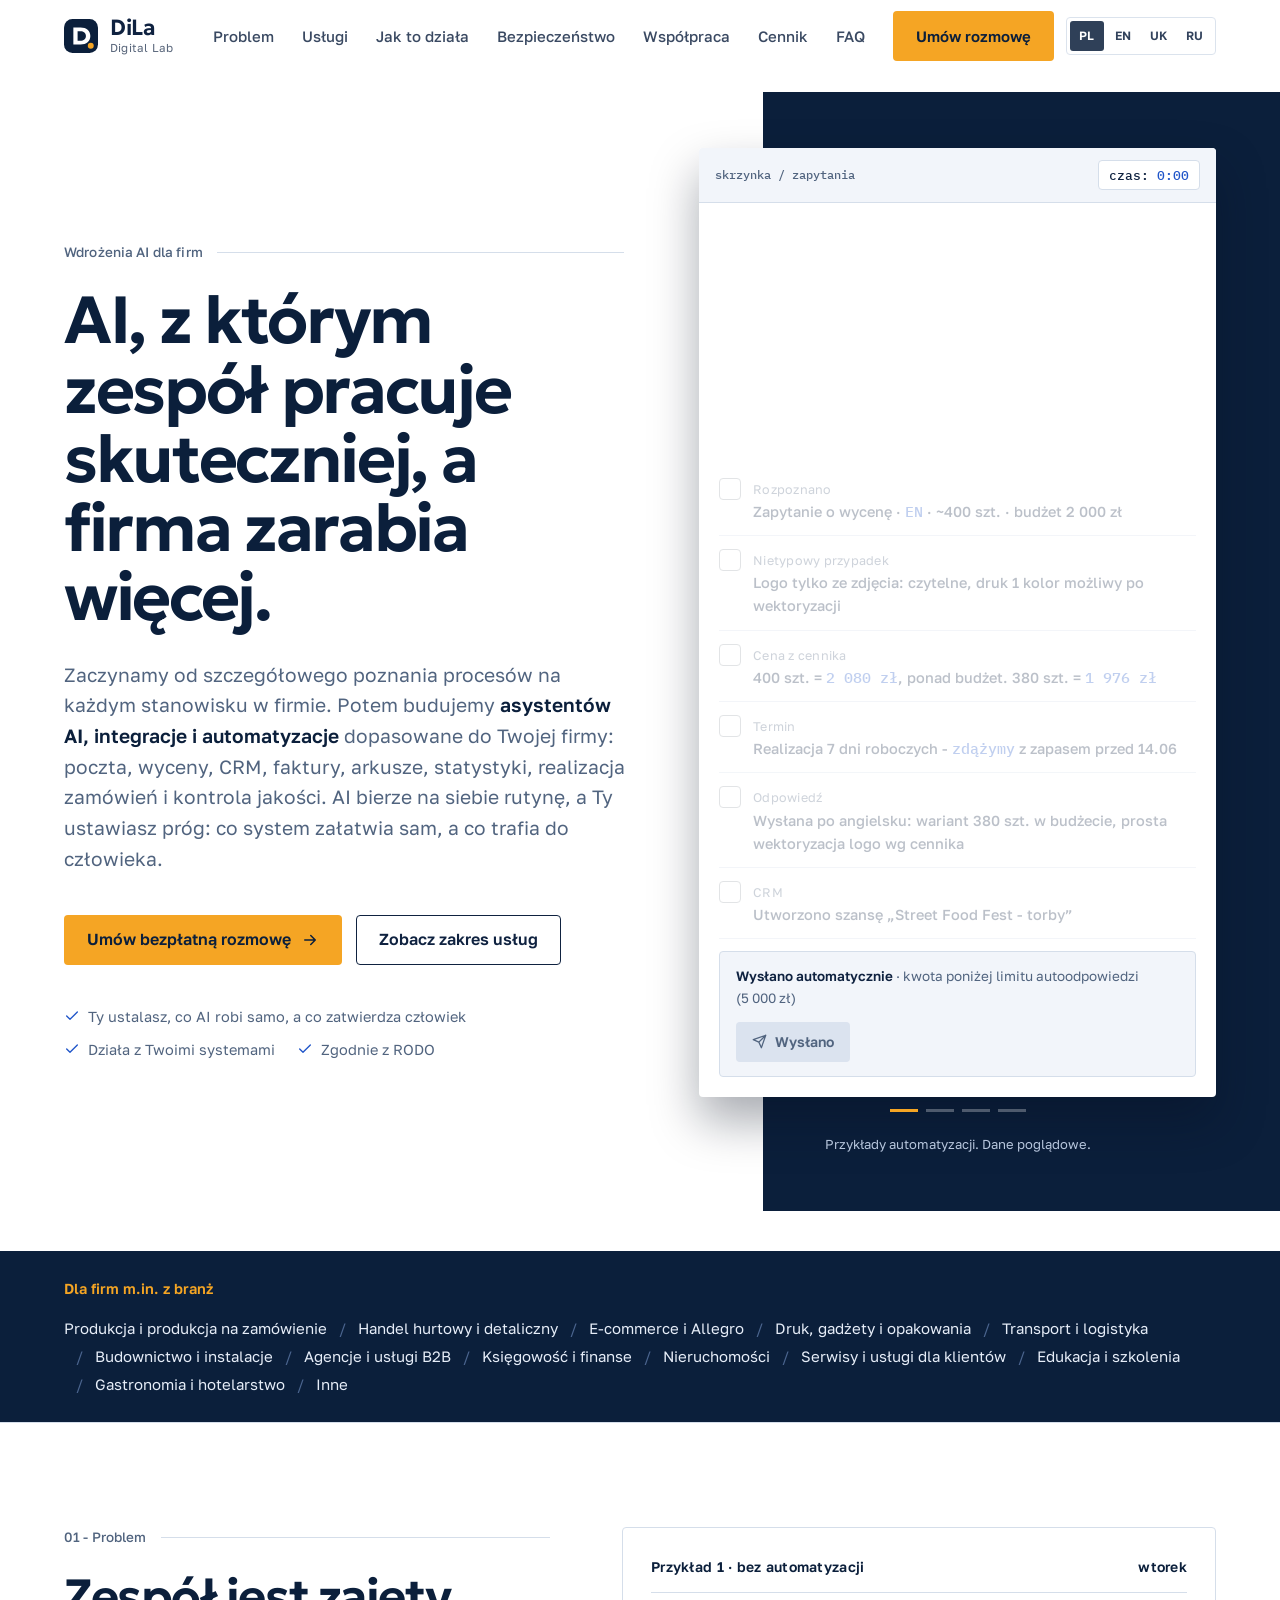
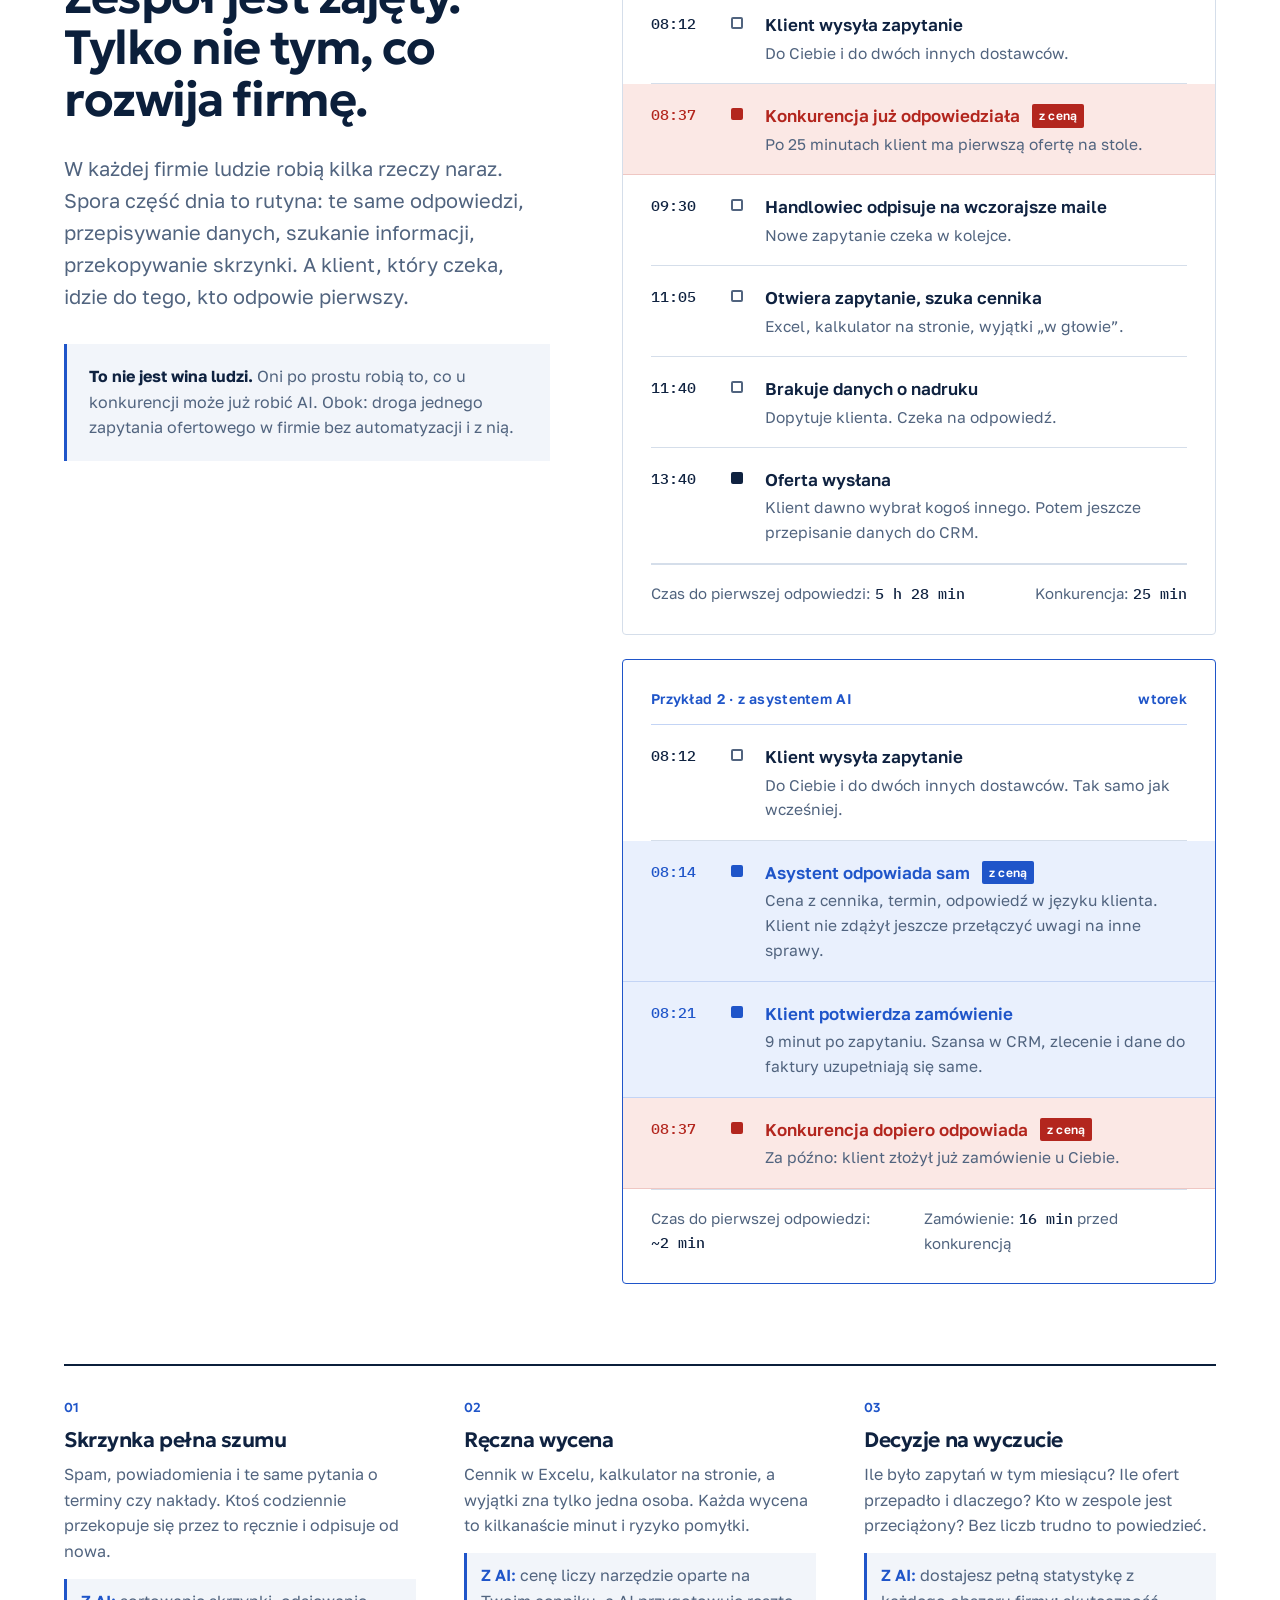
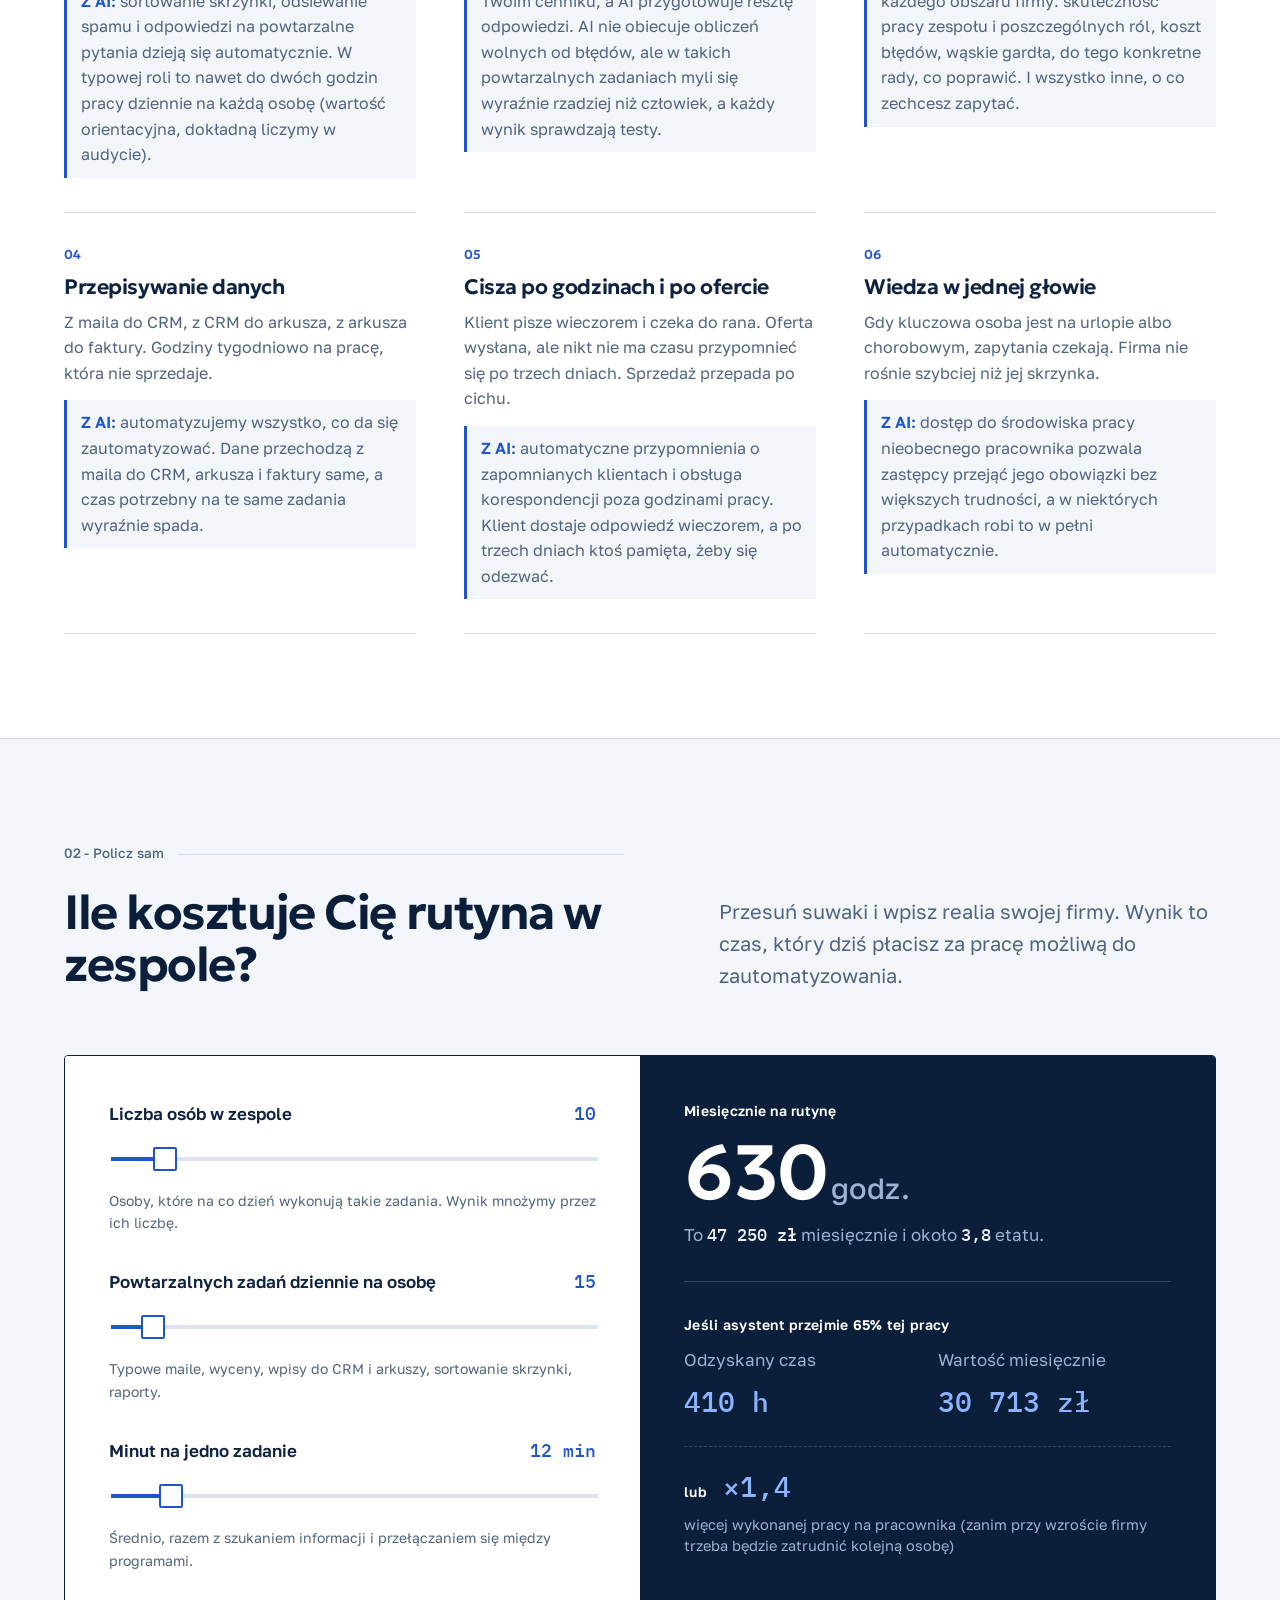
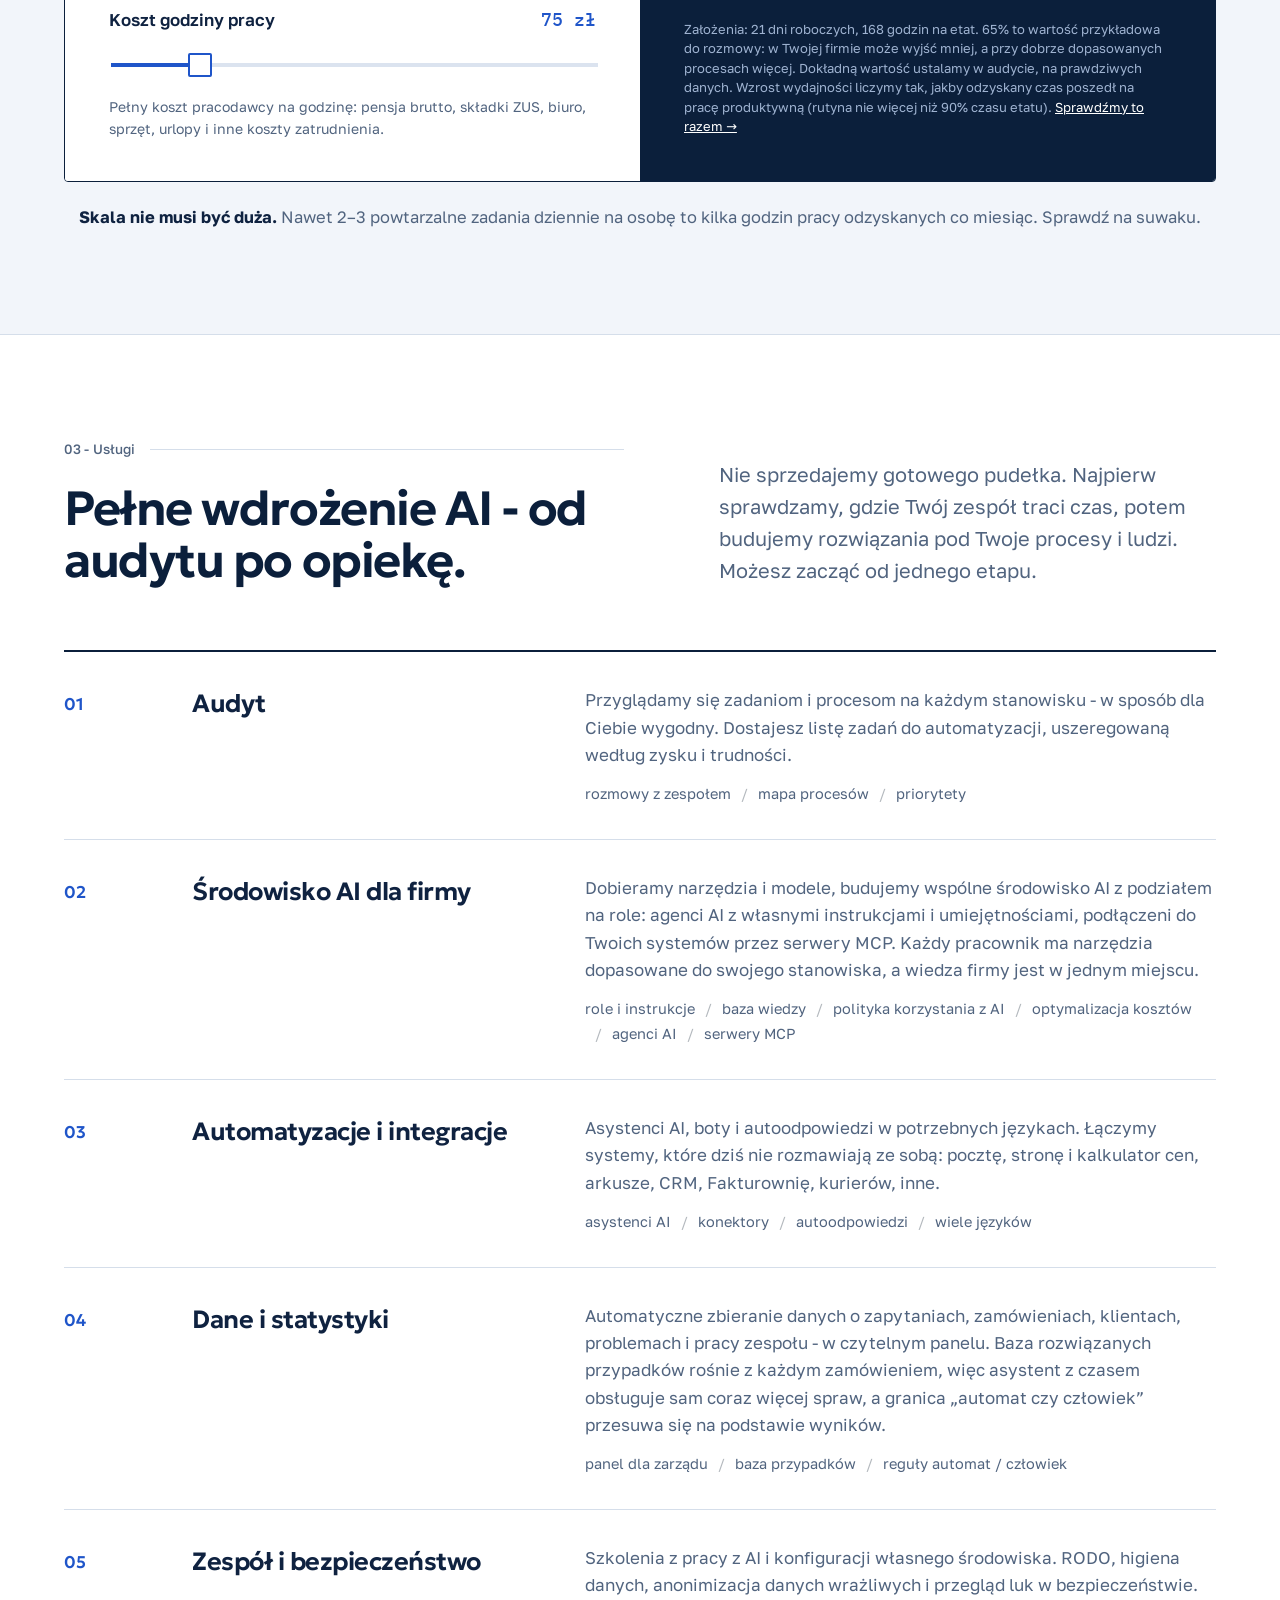
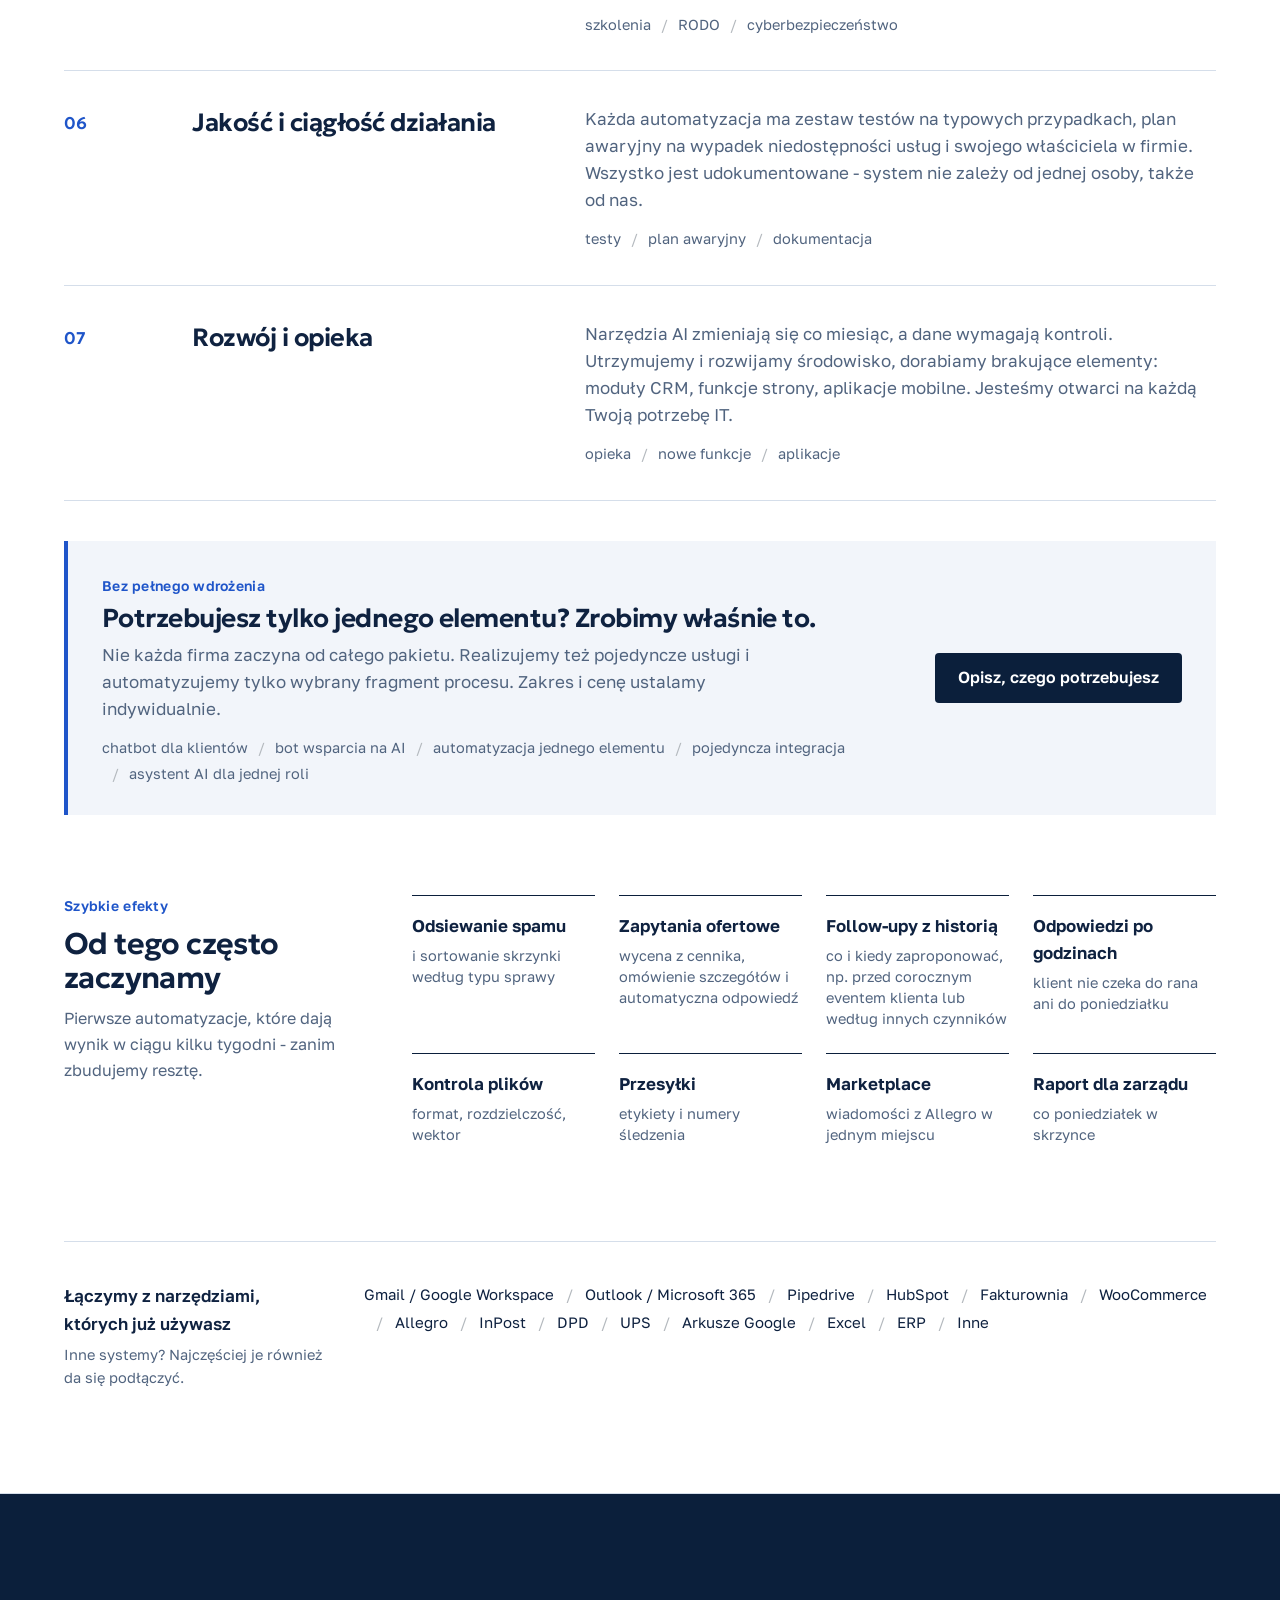
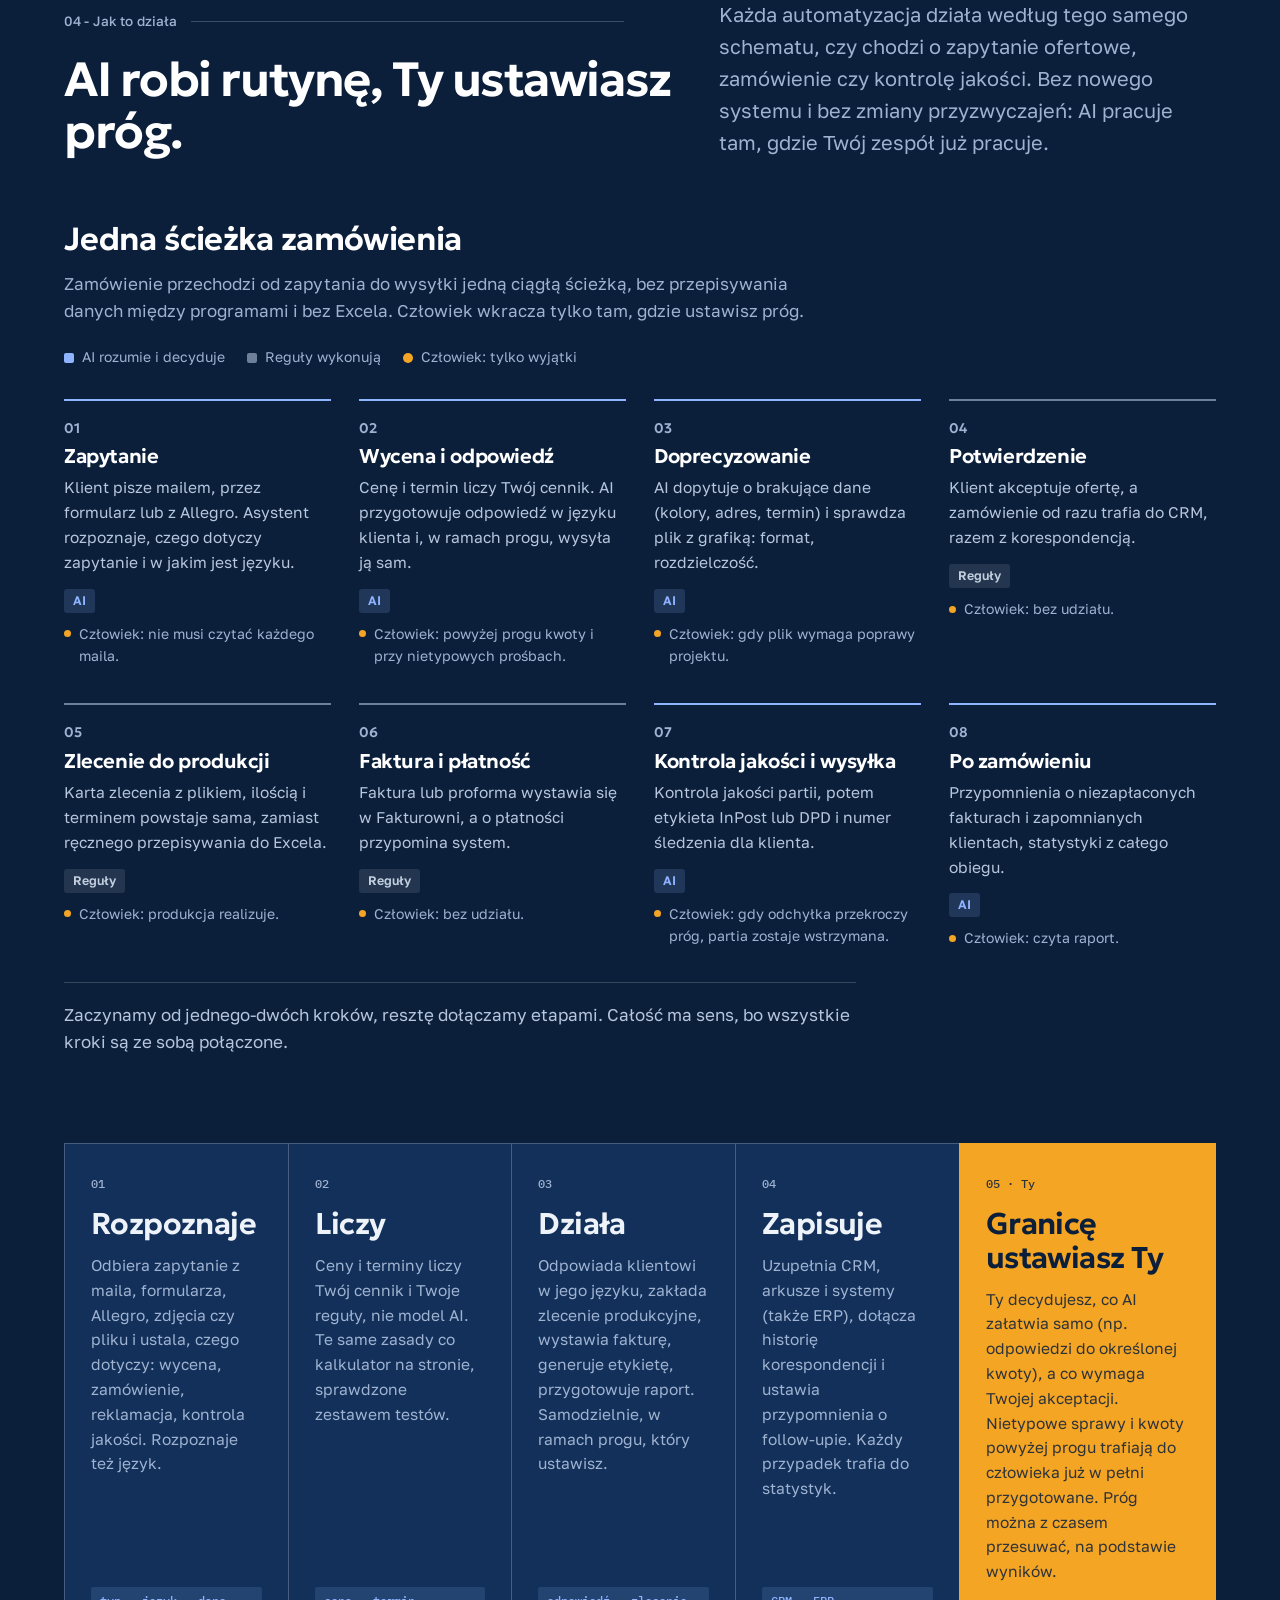
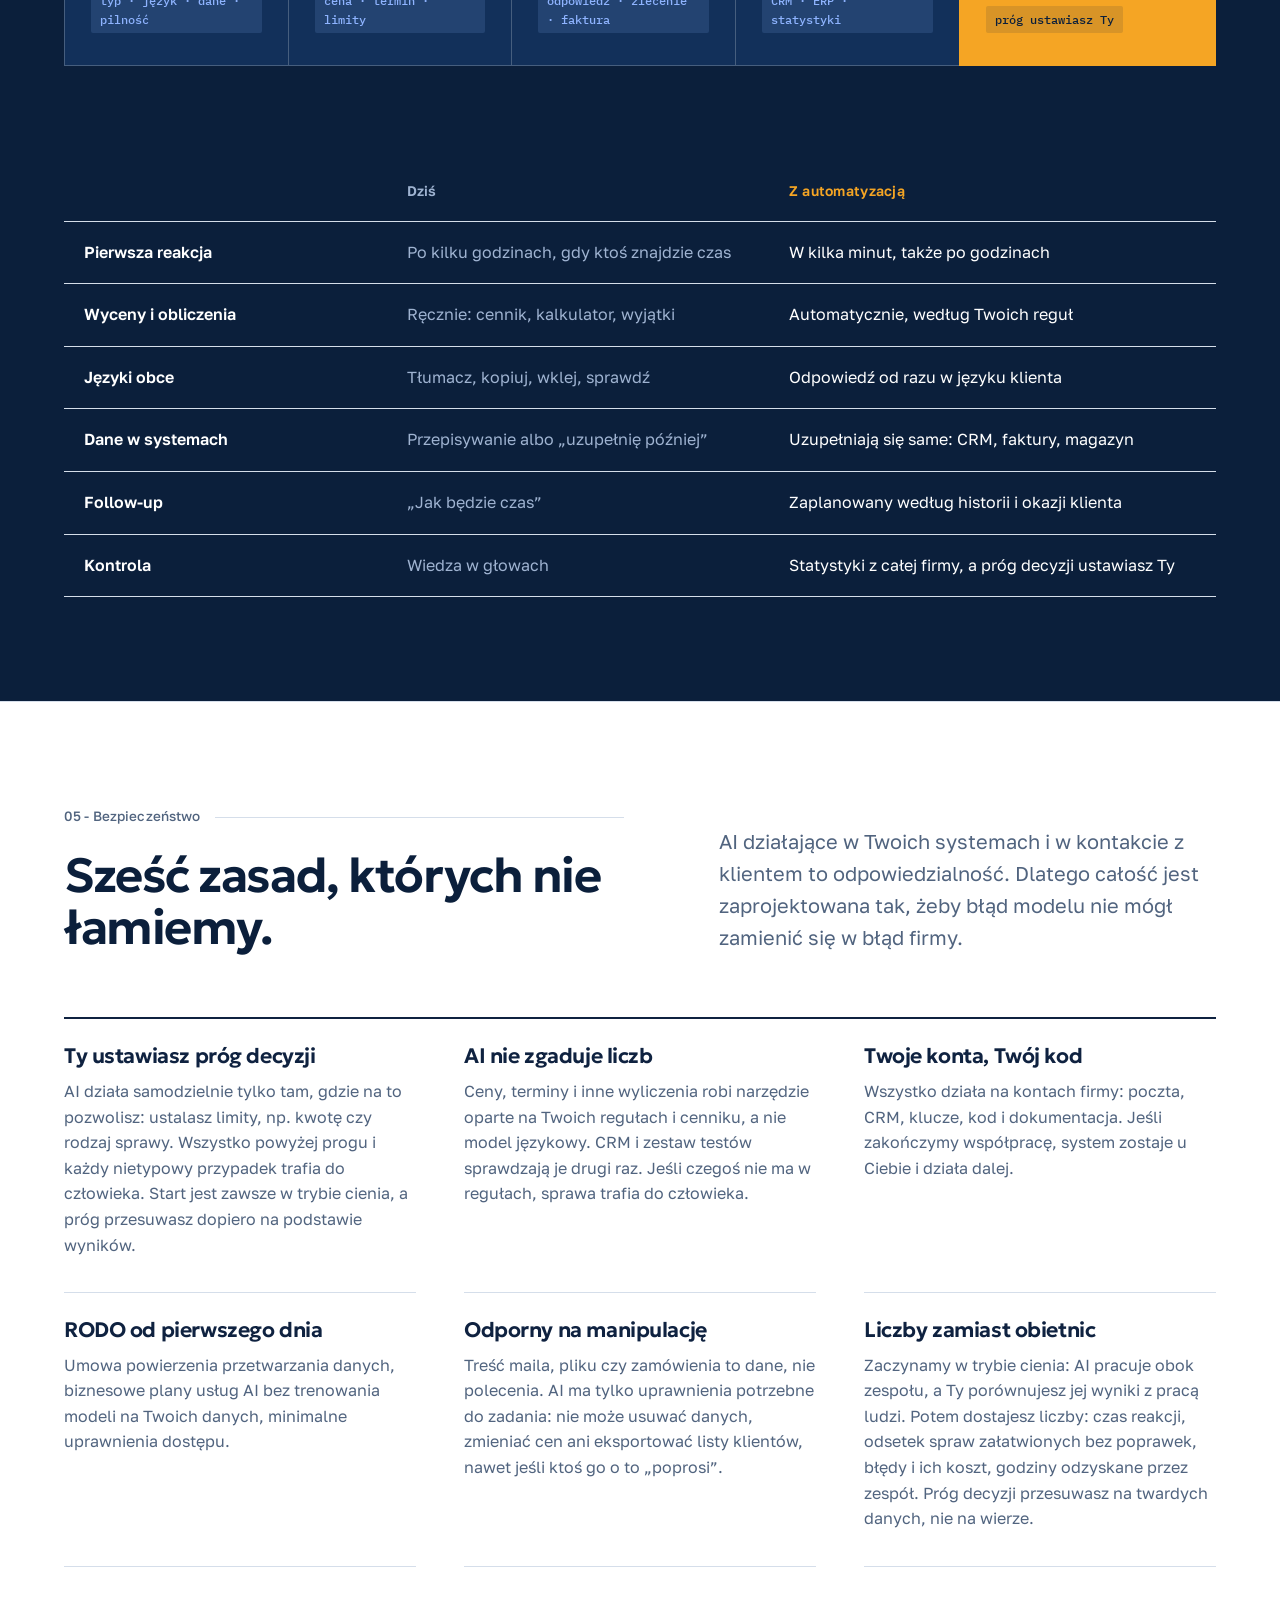
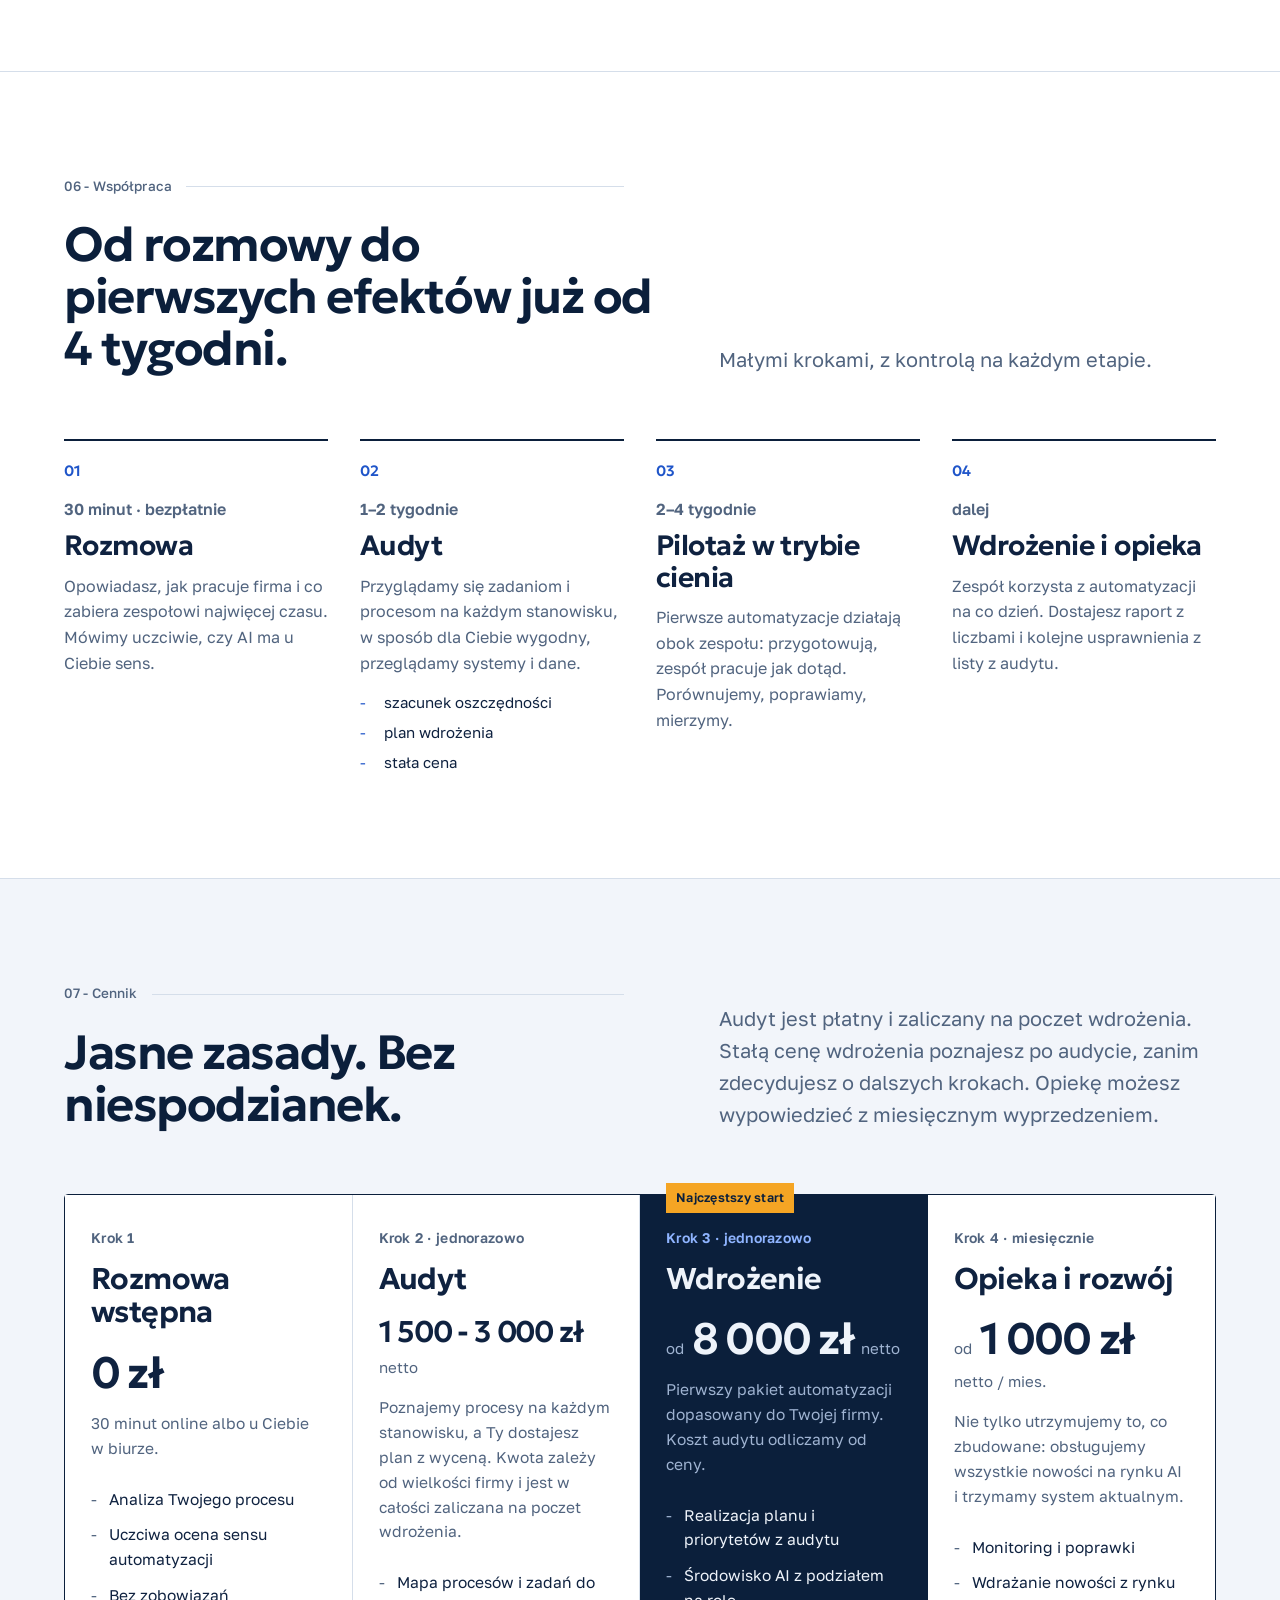
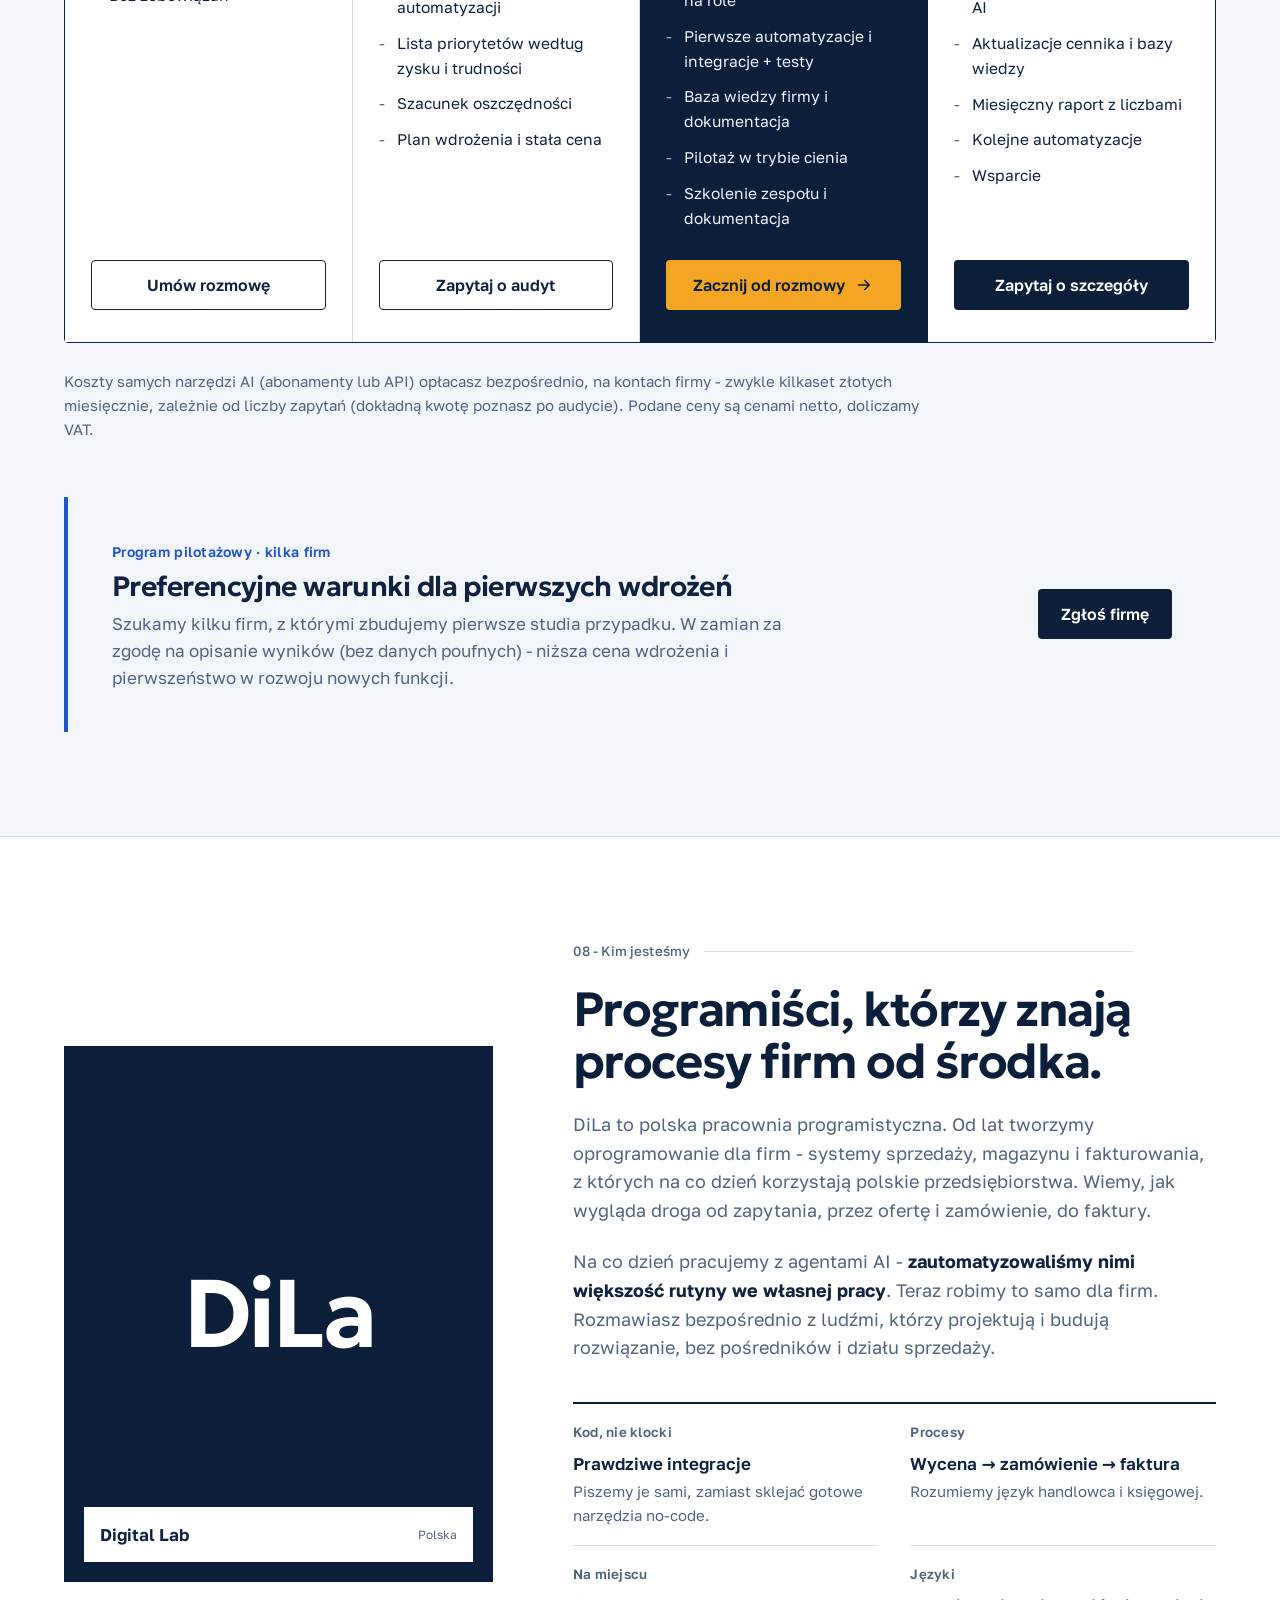
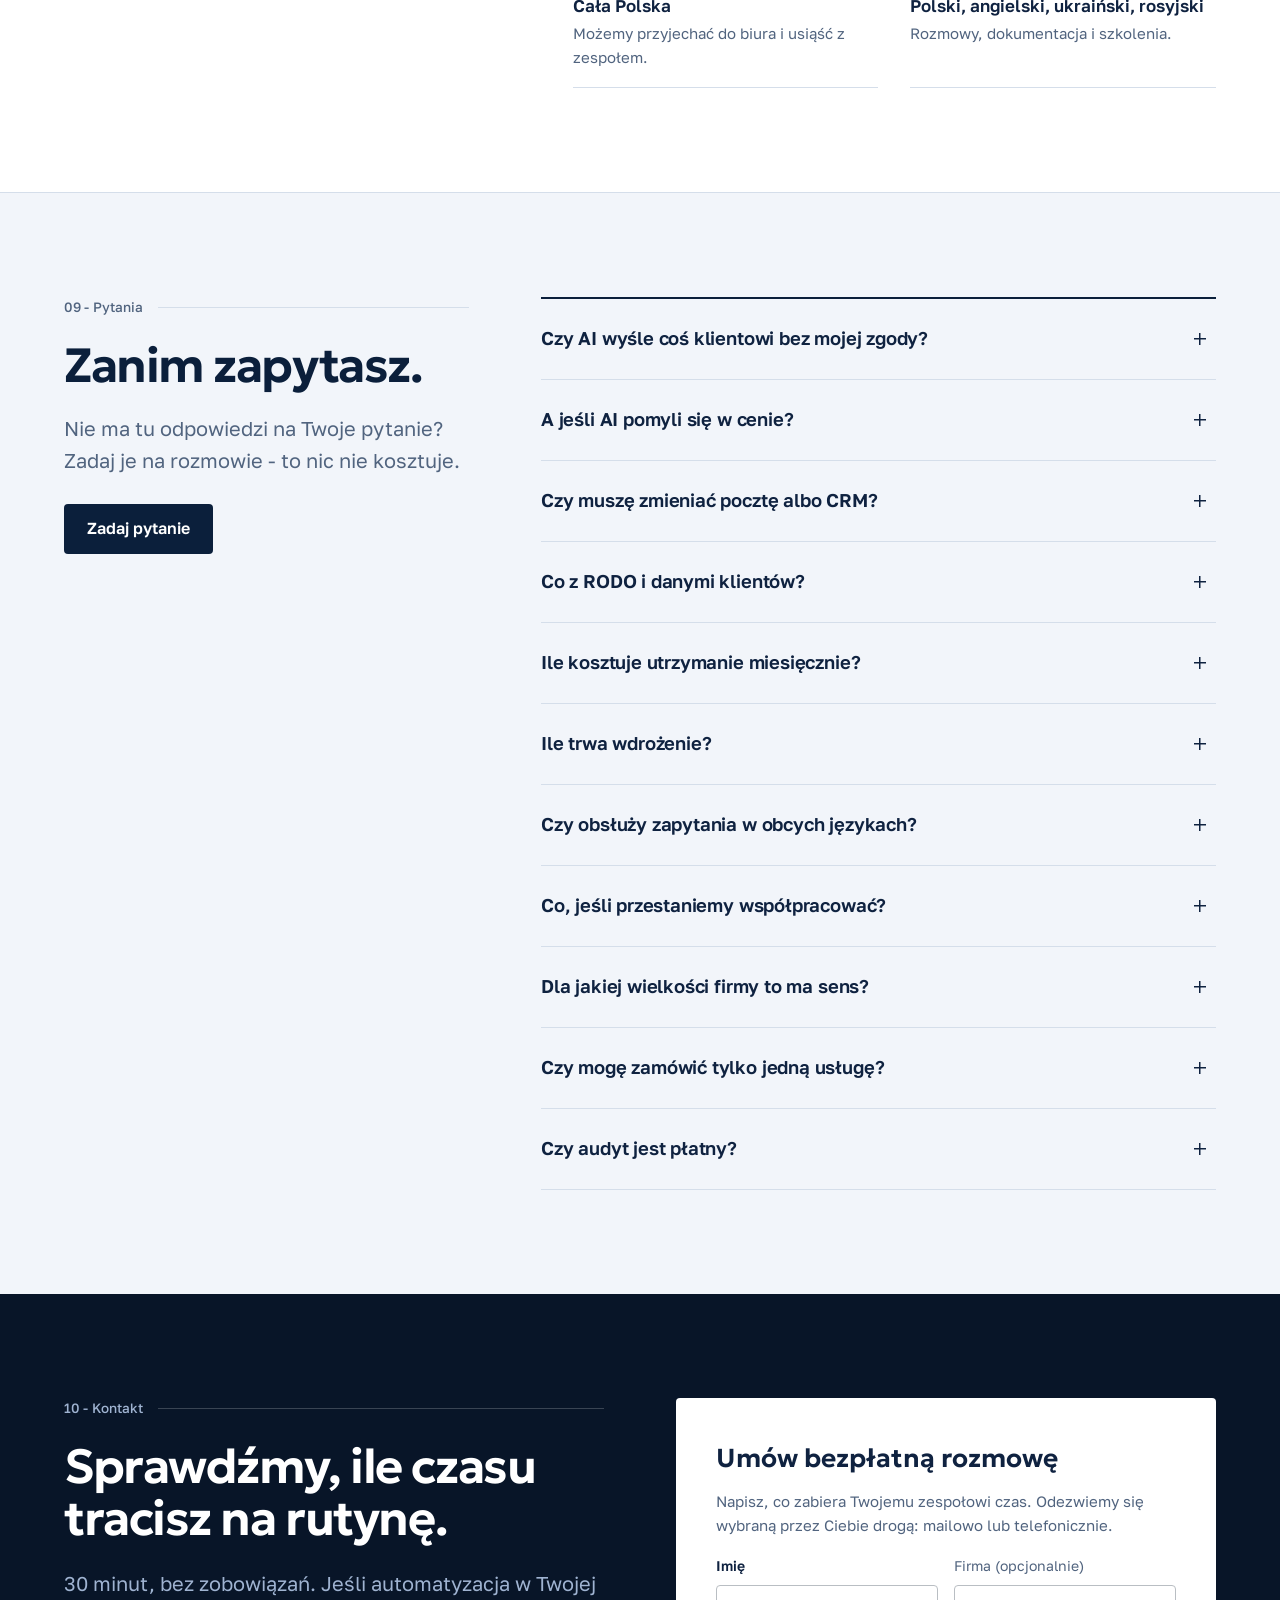
==== commit e670feff: "Add "one order path" block to How it works Eight-step end-to-end chain from enquiry to after-sales, " ====
--- a/index.html
+++ b/index.html
@@ -483,6 +483,75 @@
       <p class="lead reveal reveal-d2" data-i18n="so.lead">Każda automatyzacja działa według tego samego schematu, czy chodzi o zapytanie ofertowe, zamówienie czy kontrolę jakości. Bez nowego systemu i bez zmiany przyzwyczajeń: AI pracuje tam, gdzie Twój zespół już pracuje.</p>
     </div>
 
+    <div class="path reveal">
+      <h3 class="path__t" data-i18n="path.t">Jedna ścieżka zamówienia</h3>
+      <p class="path__d" data-i18n="path.d">Zamówienie przechodzi od zapytania do wysyłki jedną ciągłą ścieżką, bez przepisywania danych między programami i bez Excela. Człowiek wkracza tylko tam, gdzie ustawisz próg.</p>
+      <ul class="path__legend" aria-hidden="true">
+        <li class="path__lg path__lg--ai" data-i18n="path.la">AI rozumie i decyduje</li>
+        <li class="path__lg path__lg--rule" data-i18n="path.lr">Reguły wykonują</li>
+        <li class="path__lg path__lg--human" data-i18n="path.lh">Człowiek: tylko wyjątki</li>
+      </ul>
+      <ol class="path__list">
+        <li class="path__step" data-who="ai">
+          <span class="path__n">01</span>
+          <h4 class="path__st" data-i18n="path.1t">Zapytanie</h4>
+          <p class="path__sd" data-i18n="path.1d">Klient pisze mailem, przez formularz lub z Allegro. Asystent rozpoznaje, czego dotyczy zapytanie i w jakim jest języku.</p>
+          <span class="path__who path__who--ai" data-i18n="path.ai">AI</span>
+          <p class="path__h" data-i18n="path.1h">Człowiek: nie musi czytać każdego maila.</p>
+        </li>
+        <li class="path__step" data-who="ai">
+          <span class="path__n">02</span>
+          <h4 class="path__st" data-i18n="path.2t">Wycena i odpowiedź</h4>
+          <p class="path__sd" data-i18n="path.2d">Cenę i termin liczy Twój cennik. AI przygotowuje odpowiedź w języku klienta i, w ramach progu, wysyła ją sam.</p>
+          <span class="path__who path__who--ai" data-i18n="path.ai">AI</span>
+          <p class="path__h" data-i18n="path.2h">Człowiek: powyżej progu kwoty i przy nietypowych prośbach.</p>
+        </li>
+        <li class="path__step" data-who="ai">
+          <span class="path__n">03</span>
+          <h4 class="path__st" data-i18n="path.3t">Doprecyzowanie</h4>
+          <p class="path__sd" data-i18n="path.3d">AI dopytuje o brakujące dane (kolory, adres, termin) i sprawdza plik z grafiką: format, rozdzielczość.</p>
+          <span class="path__who path__who--ai" data-i18n="path.ai">AI</span>
+          <p class="path__h" data-i18n="path.3h">Człowiek: gdy plik wymaga poprawy projektu.</p>
+        </li>
+        <li class="path__step" data-who="rule">
+          <span class="path__n">04</span>
+          <h4 class="path__st" data-i18n="path.4t">Potwierdzenie</h4>
+          <p class="path__sd" data-i18n="path.4d">Klient akceptuje ofertę, a zamówienie od razu trafia do CRM, razem z korespondencją.</p>
+          <span class="path__who path__who--rule" data-i18n="path.rule">Reguły</span>
+          <p class="path__h" data-i18n="path.4h">Człowiek: bez udziału.</p>
+        </li>
+        <li class="path__step" data-who="rule">
+          <span class="path__n">05</span>
+          <h4 class="path__st" data-i18n="path.5t">Zlecenie do produkcji</h4>
+          <p class="path__sd" data-i18n="path.5d">Karta zlecenia z plikiem, ilością i terminem powstaje sama, zamiast ręcznego przepisywania do Excela.</p>
+          <span class="path__who path__who--rule" data-i18n="path.rule">Reguły</span>
+          <p class="path__h" data-i18n="path.5h">Człowiek: produkcja realizuje.</p>
+        </li>
+        <li class="path__step" data-who="rule">
+          <span class="path__n">06</span>
+          <h4 class="path__st" data-i18n="path.6t">Faktura i płatność</h4>
+          <p class="path__sd" data-i18n="path.6d">Faktura lub proforma wystawia się w Fakturowni, a o płatności przypomina system.</p>
+          <span class="path__who path__who--rule" data-i18n="path.rule">Reguły</span>
+          <p class="path__h" data-i18n="path.6h">Człowiek: bez udziału.</p>
+        </li>
+        <li class="path__step" data-who="ai">
+          <span class="path__n">07</span>
+          <h4 class="path__st" data-i18n="path.7t">Kontrola jakości i wysyłka</h4>
+          <p class="path__sd" data-i18n="path.7d">Kontrola jakości partii, potem etykieta InPost lub DPD i numer śledzenia dla klienta.</p>
+          <span class="path__who path__who--ai" data-i18n="path.ai">AI</span>
+          <p class="path__h" data-i18n="path.7h">Człowiek: gdy odchyłka przekroczy próg, partia zostaje wstrzymana.</p>
+        </li>
+        <li class="path__step" data-who="ai">
+          <span class="path__n">08</span>
+          <h4 class="path__st" data-i18n="path.8t">Po zamówieniu</h4>
+          <p class="path__sd" data-i18n="path.8d">Przypomnienia o niezapłaconych fakturach i zapomnianych klientach, statystyki z całego obiegu.</p>
+          <span class="path__who path__who--ai" data-i18n="path.ai">AI</span>
+          <p class="path__h" data-i18n="path.8h">Człowiek: czyta raport.</p>
+        </li>
+      </ol>
+      <p class="path__note" data-i18n="path.note">Zaczynamy od jednego-dwóch kroków, resztę dołączamy etapami. Całość ma sens, bo wszystkie kroki są ze sobą połączone.</p>
+    </div>
+
     <div class="pipeline">
       <div class="pipe reveal">
         <span class="pipe__n">01</span>
--- a/assets/css/design.css
+++ b/assets/css/design.css
@@ -548,3 +548,28 @@
 
 /* Poprawki po przeglądzie */
 .section--dark:not(.cta) .compare__table thead th { color: #9fb3d1; }
+
+
+/* ---------- Jedna ścieżka zamówienia (w sekcji „Jak to działa”) ---------- */
+.path { margin-bottom: 88px; }
+.path__t { font-family: var(--f-display); font-weight: 600; font-size: clamp(24px, 2.6vw, 32px); letter-spacing: -0.02em; color: #fff; }
+.path__d { color: #9fb3d1; max-width: 70ch; margin-top: 12px; }
+.path__legend { display: flex; flex-wrap: wrap; gap: 8px 22px; margin: 22px 0 30px; font-size: 14px; color: #9fb3d1; }
+.path__lg::before { content: ""; display: inline-block; width: 10px; height: 10px; border-radius: 2px; margin-right: 8px; vertical-align: -1px; }
+.path__lg--ai::before { background: #8fb4ff; }
+.path__lg--rule::before { background: #6e7f99; }
+.path__lg--human::before { background: var(--amber); border-radius: 50%; }
+.path__list { display: grid; grid-template-columns: repeat(4, 1fr); gap: 36px 28px; }
+.path__step { border-top: 2px solid #6e7f99; padding-top: 16px; display: flex; flex-direction: column; }
+.path__step[data-who="ai"] { border-top-color: #8fb4ff; }
+.path__n { font-family: var(--f-display); font-weight: 600; font-size: 14px; color: #9fb3d1; }
+.path__st { font-family: var(--f-display); font-weight: 600; font-size: 20px; letter-spacing: -0.02em; color: #fff; margin: 6px 0 8px; }
+.path__sd { color: #b7c6dd; font-size: 15.5px; }
+.path__who { align-self: flex-start; margin-top: 14px; font-size: 12.5px; font-weight: 600; padding: 2px 9px; border-radius: 3px; }
+.path__who--ai { background: rgba(143, 180, 255, .16); color: #8fb4ff; }
+.path__who--rule { background: rgba(255, 255, 255, .1); color: #c3cfdf; }
+.path__h { position: relative; margin-top: 10px; padding-left: 15px; font-size: 14px; color: #9fb3d1; }
+.path__h::before { content: ""; position: absolute; left: 0; top: .55em; width: 7px; height: 7px; border-radius: 50%; background: var(--amber); }
+.path__note { margin-top: 32px; padding-top: 18px; border-top: 1px solid rgba(255, 255, 255, .18); color: #b7c6dd; max-width: 72ch; }
+@media (max-width: 1100px) { .path__list { grid-template-columns: repeat(2, 1fr); } }
+@media (max-width: 640px) { .path__list { grid-template-columns: 1fr; gap: 28px; } .path { margin-bottom: 64px; } }
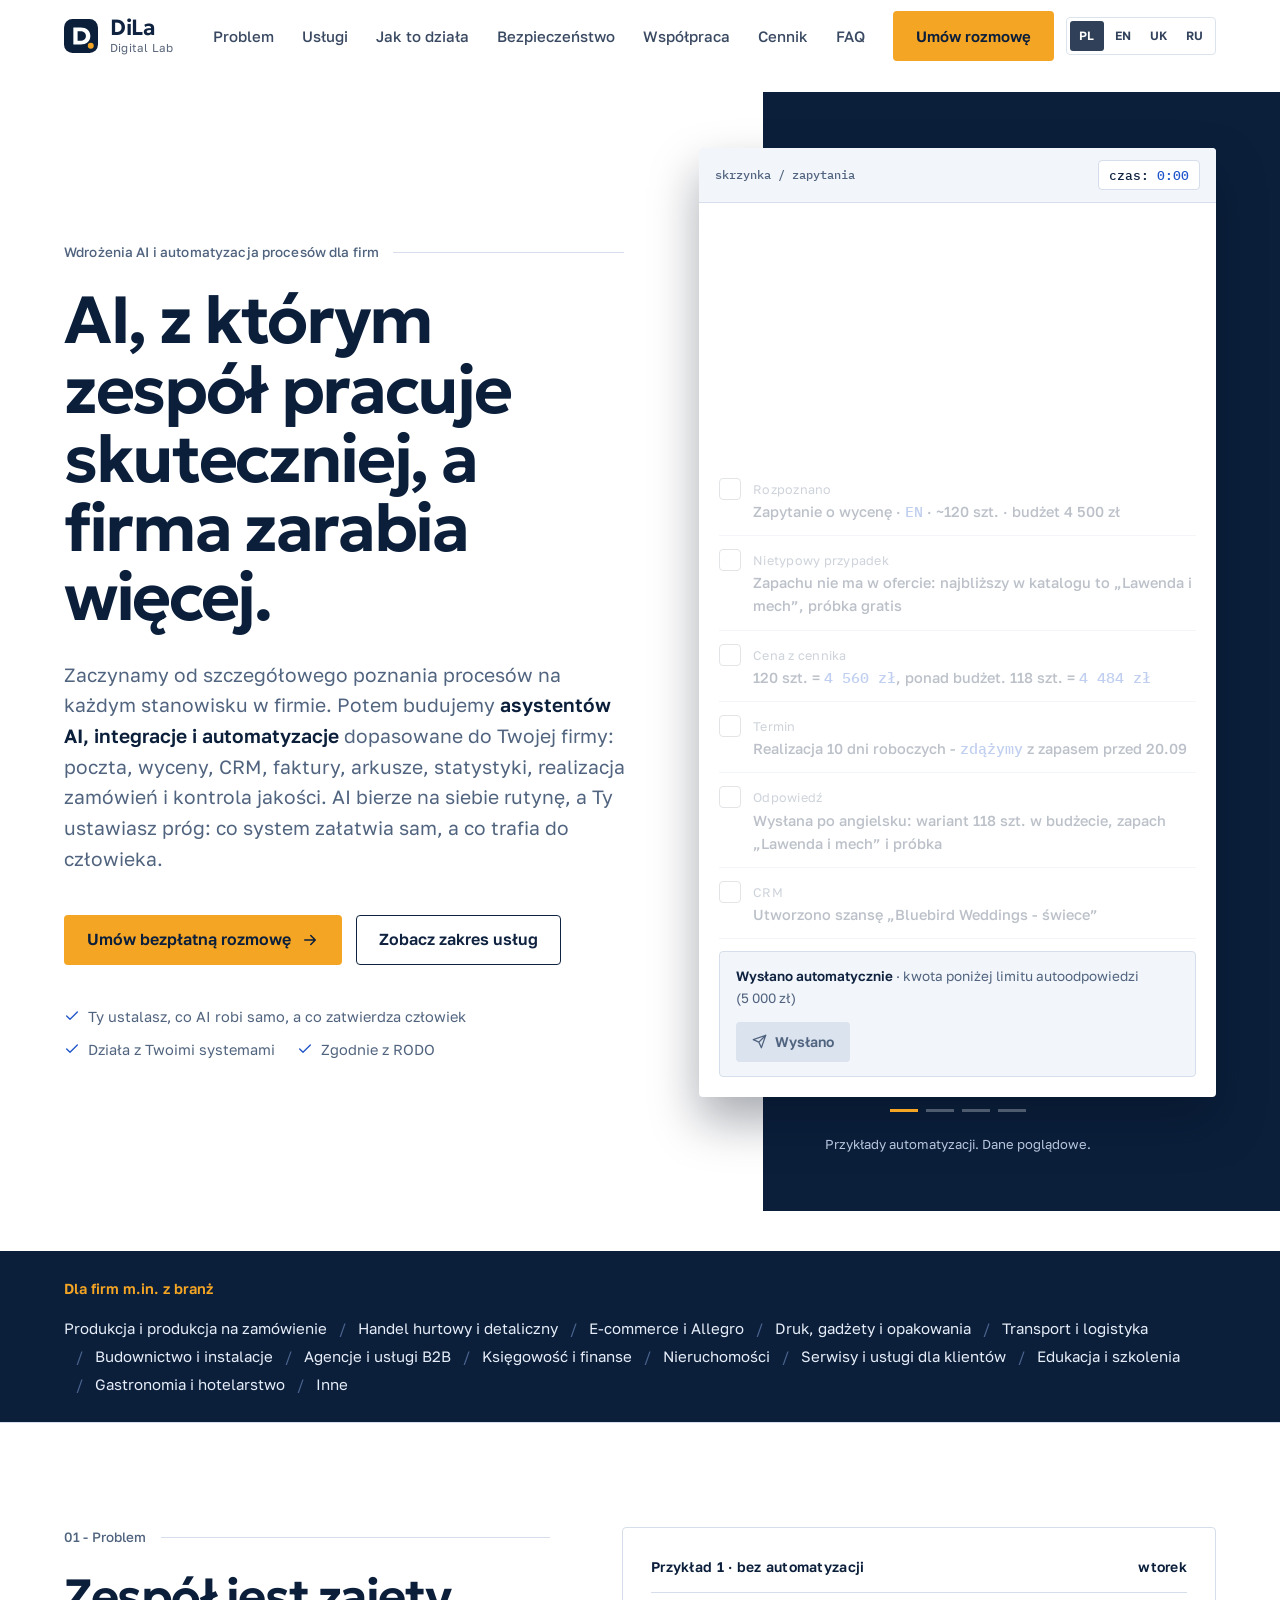
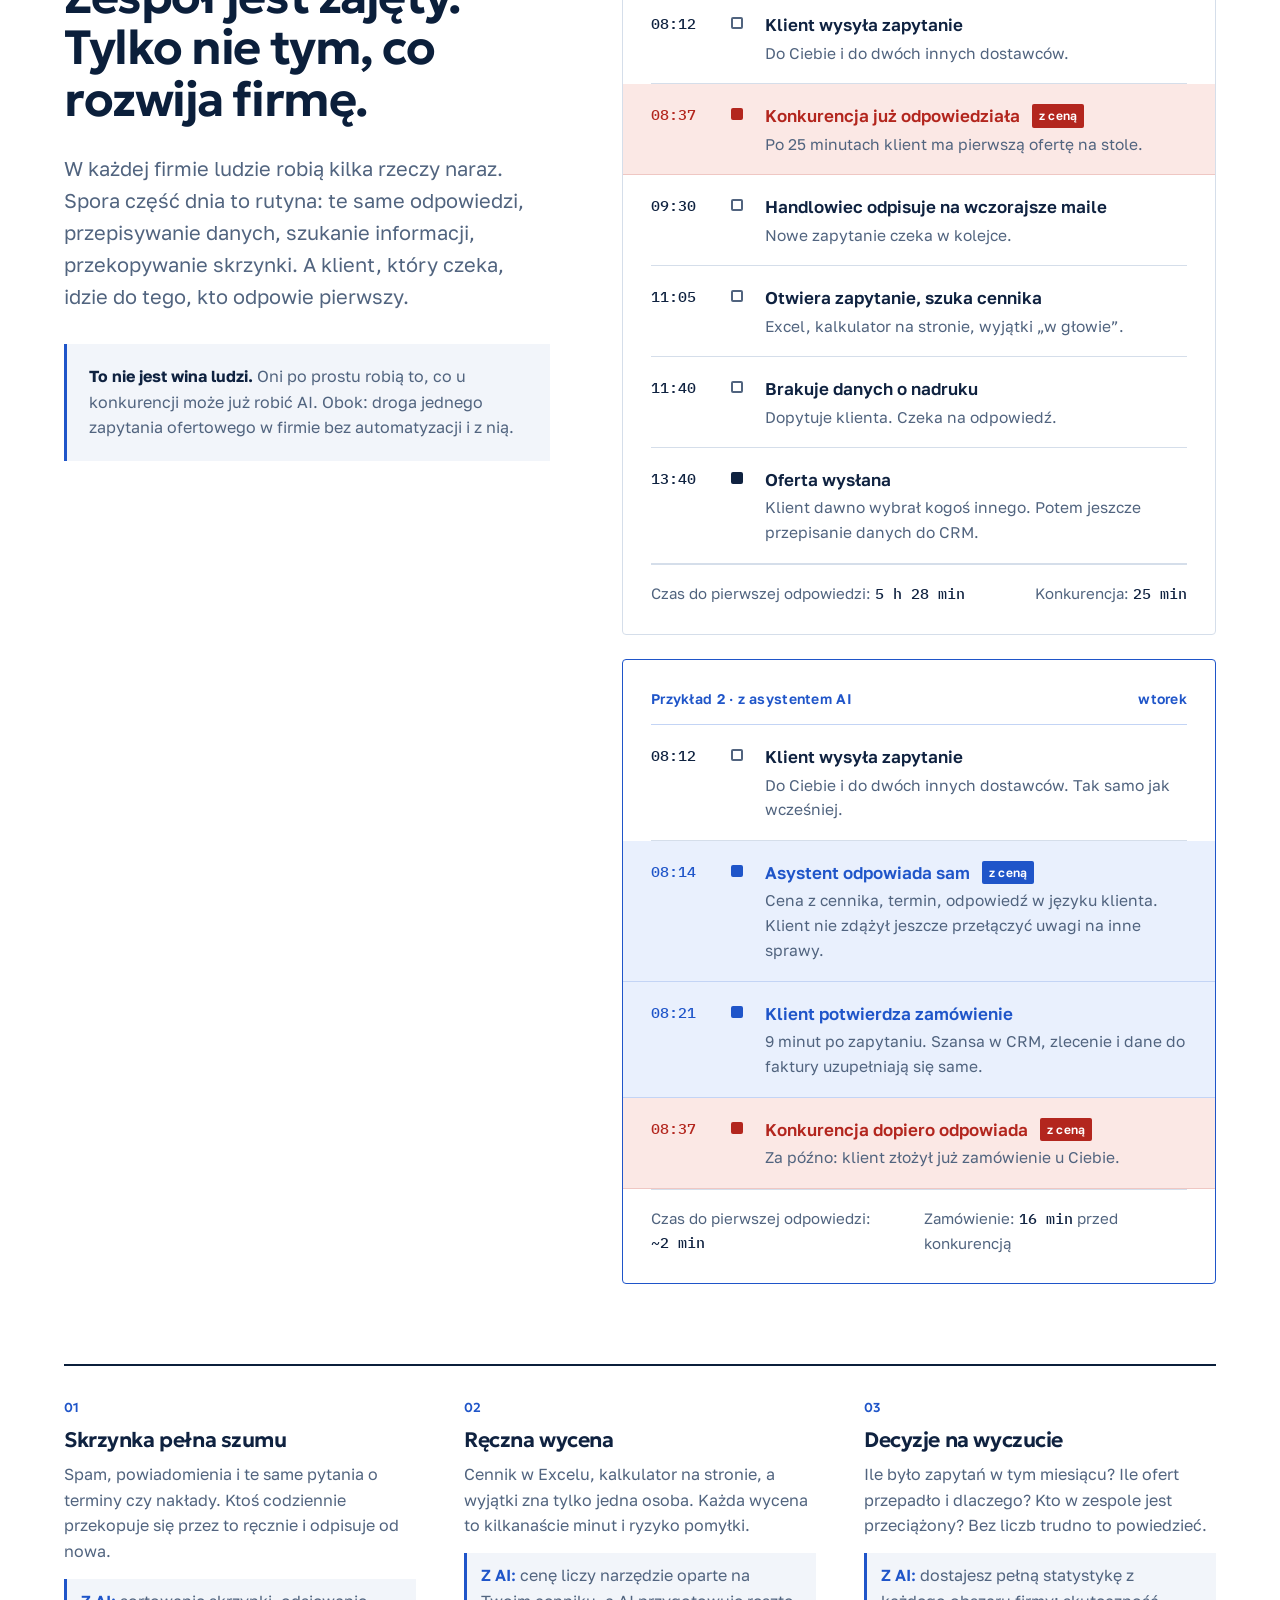
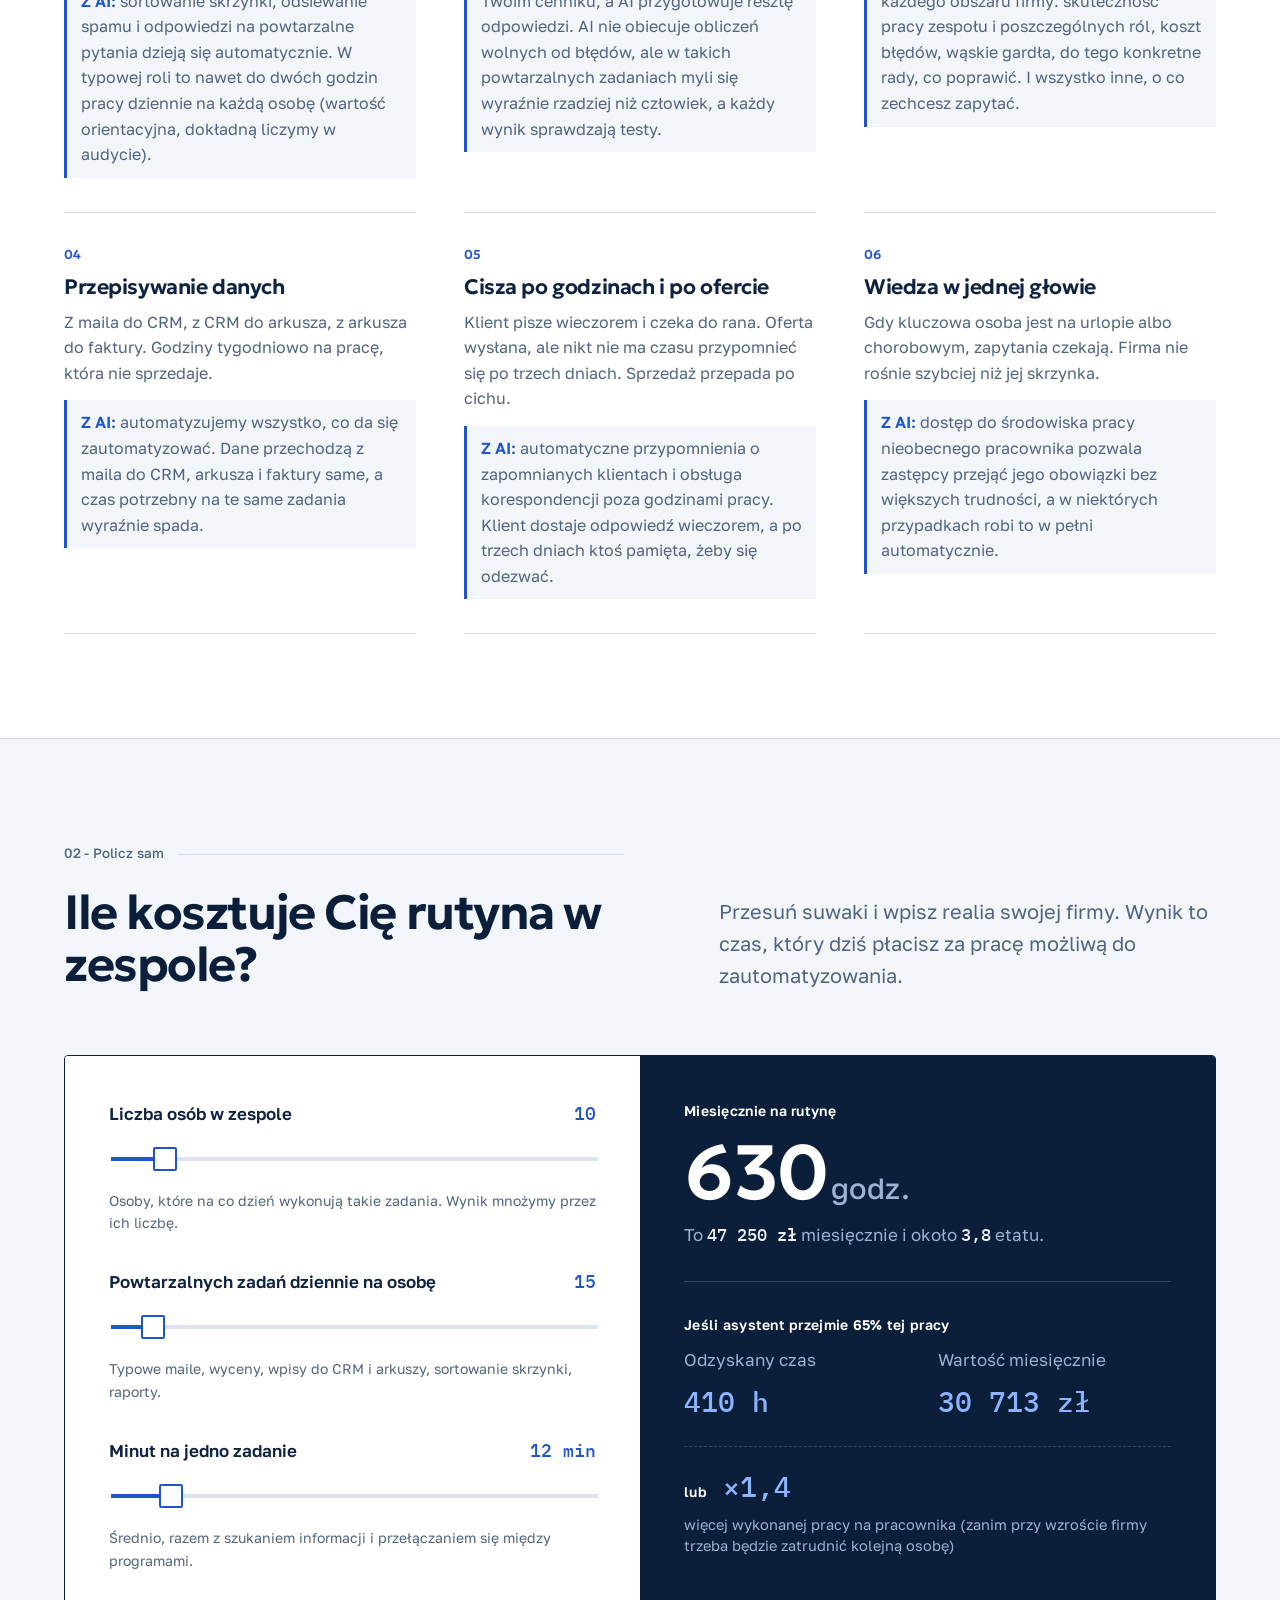
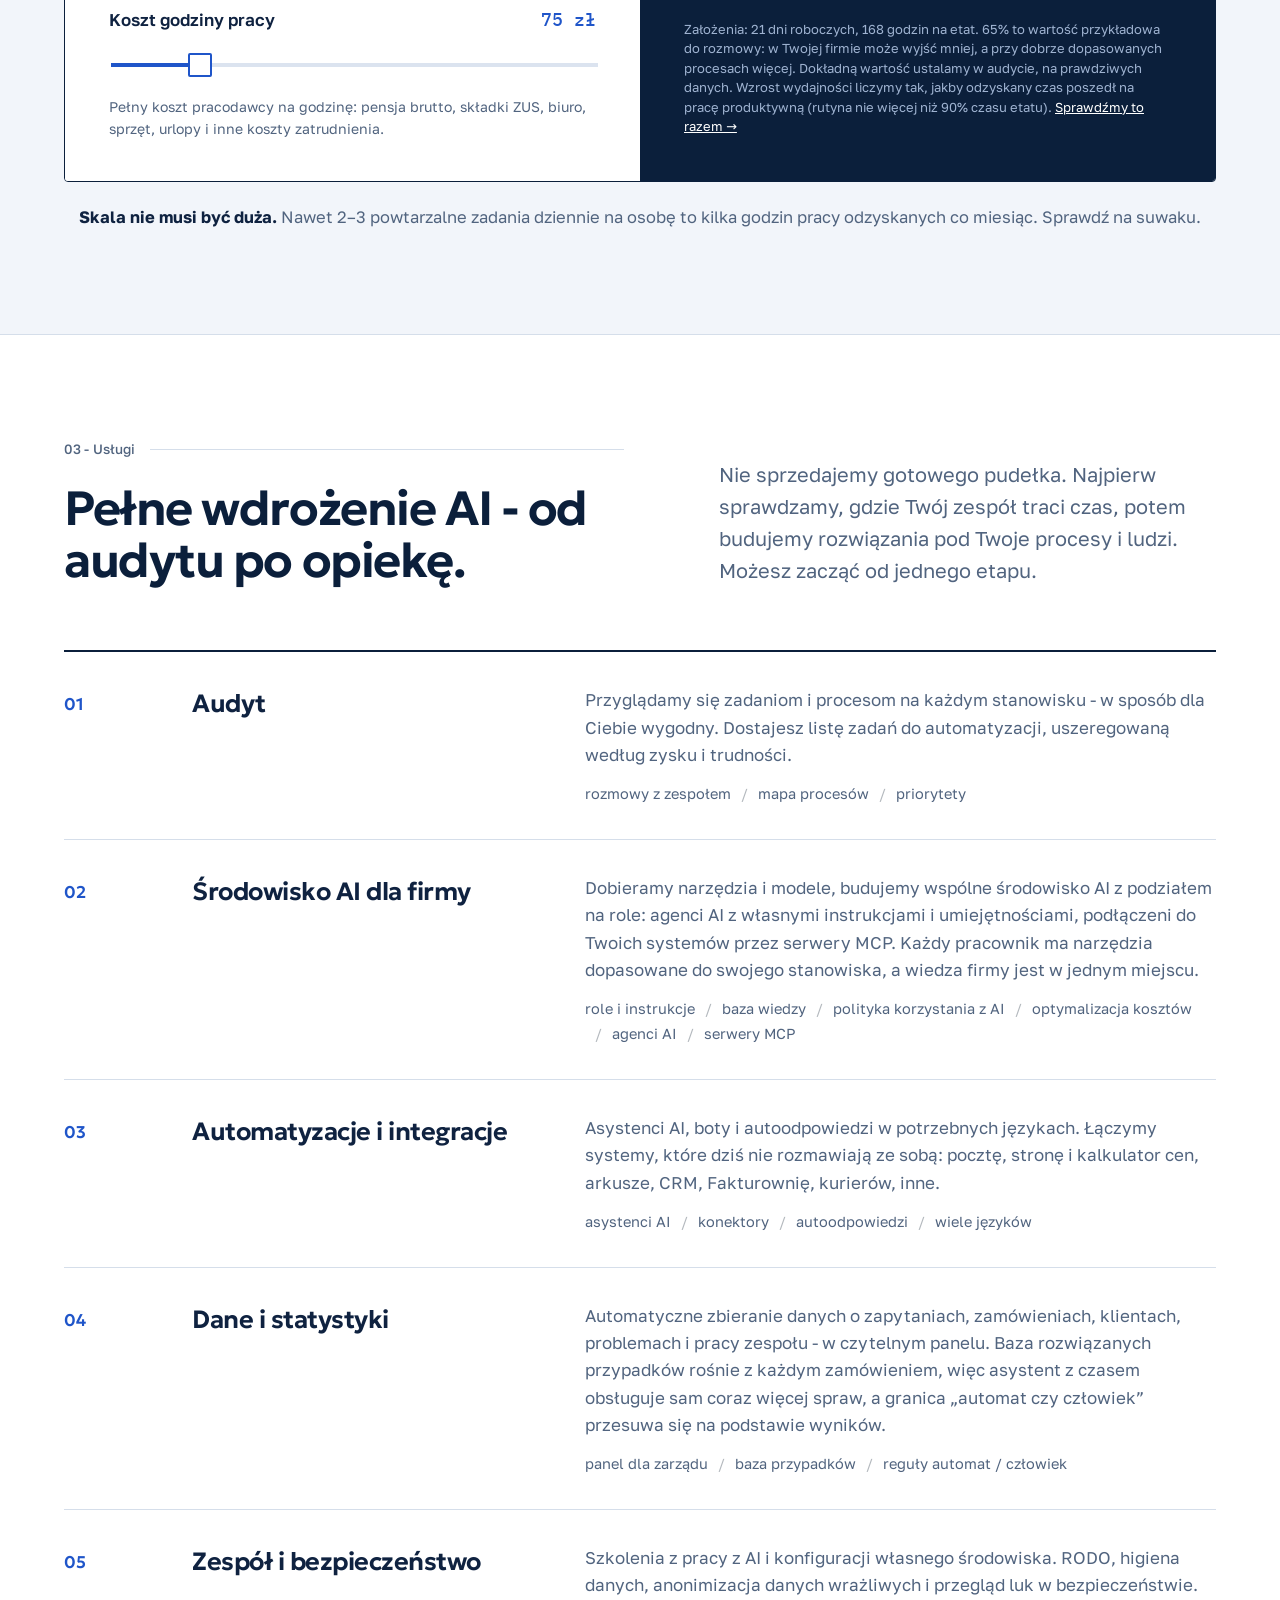
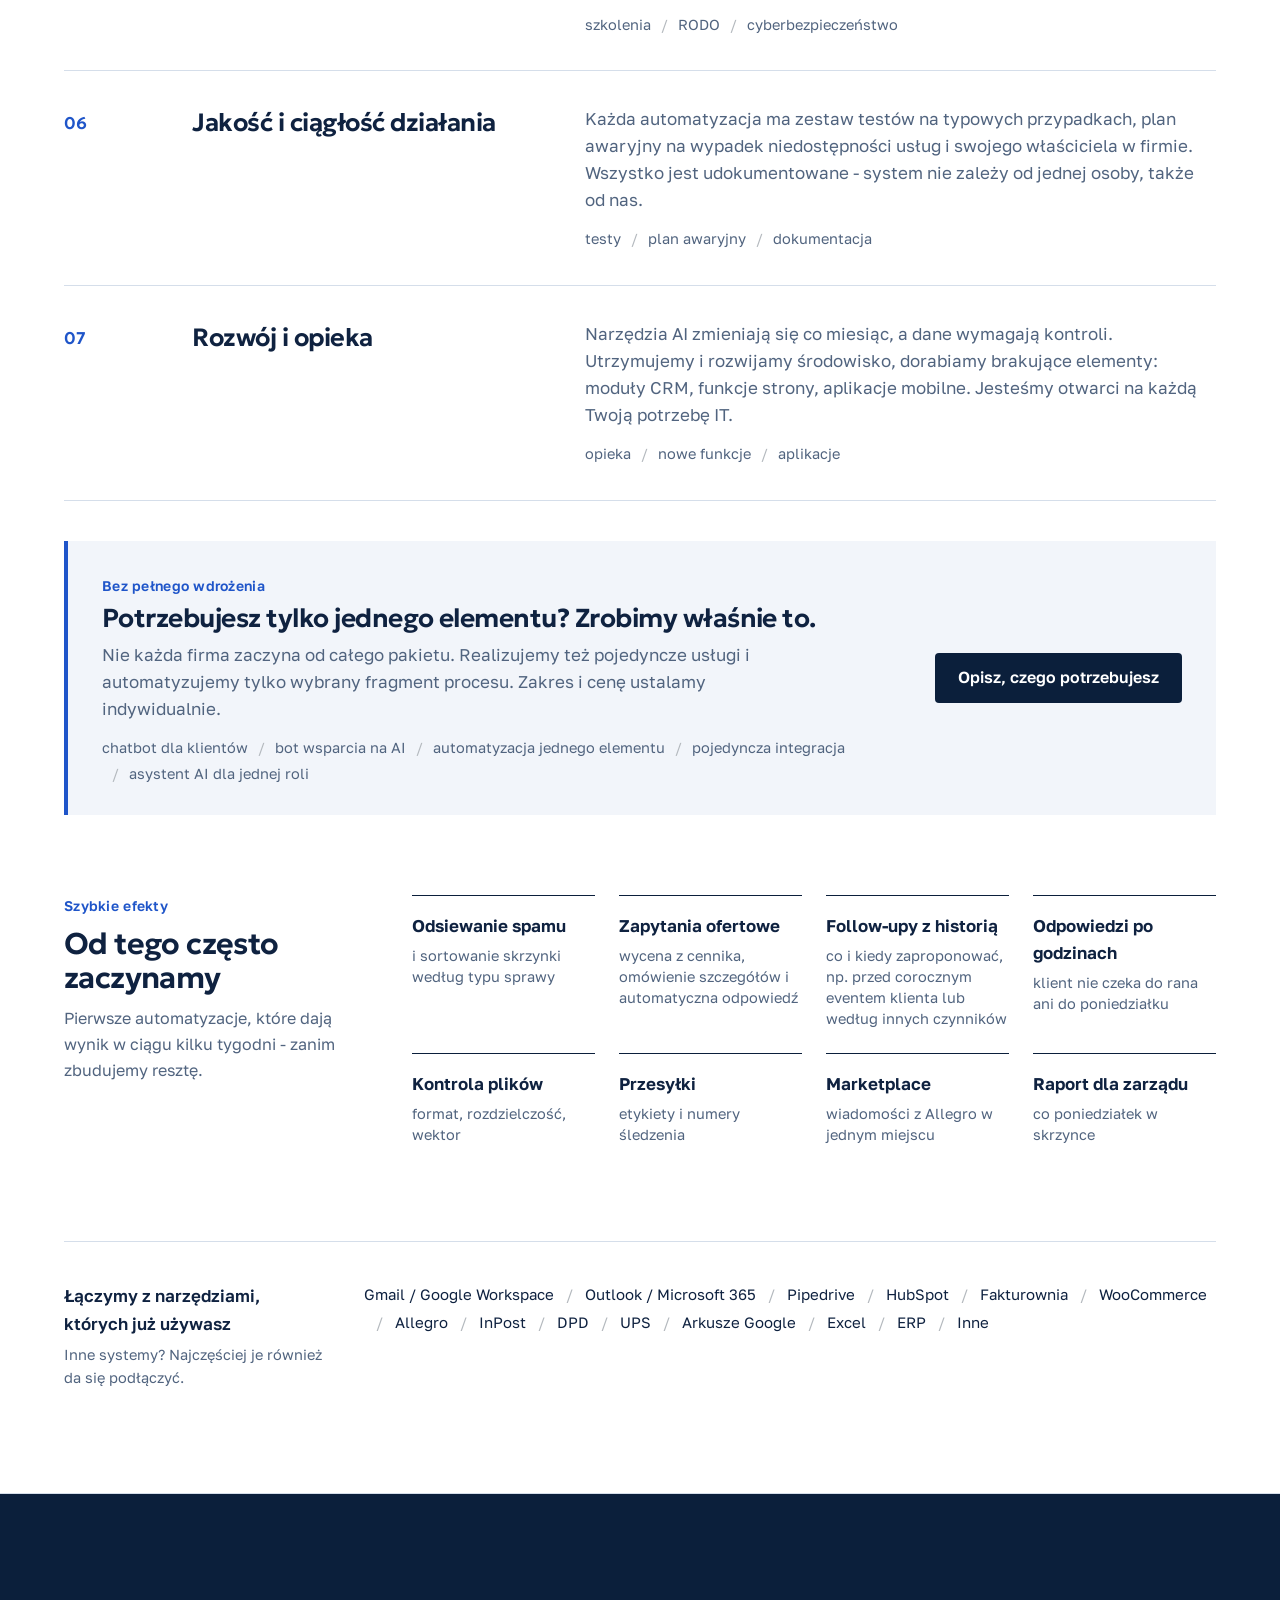
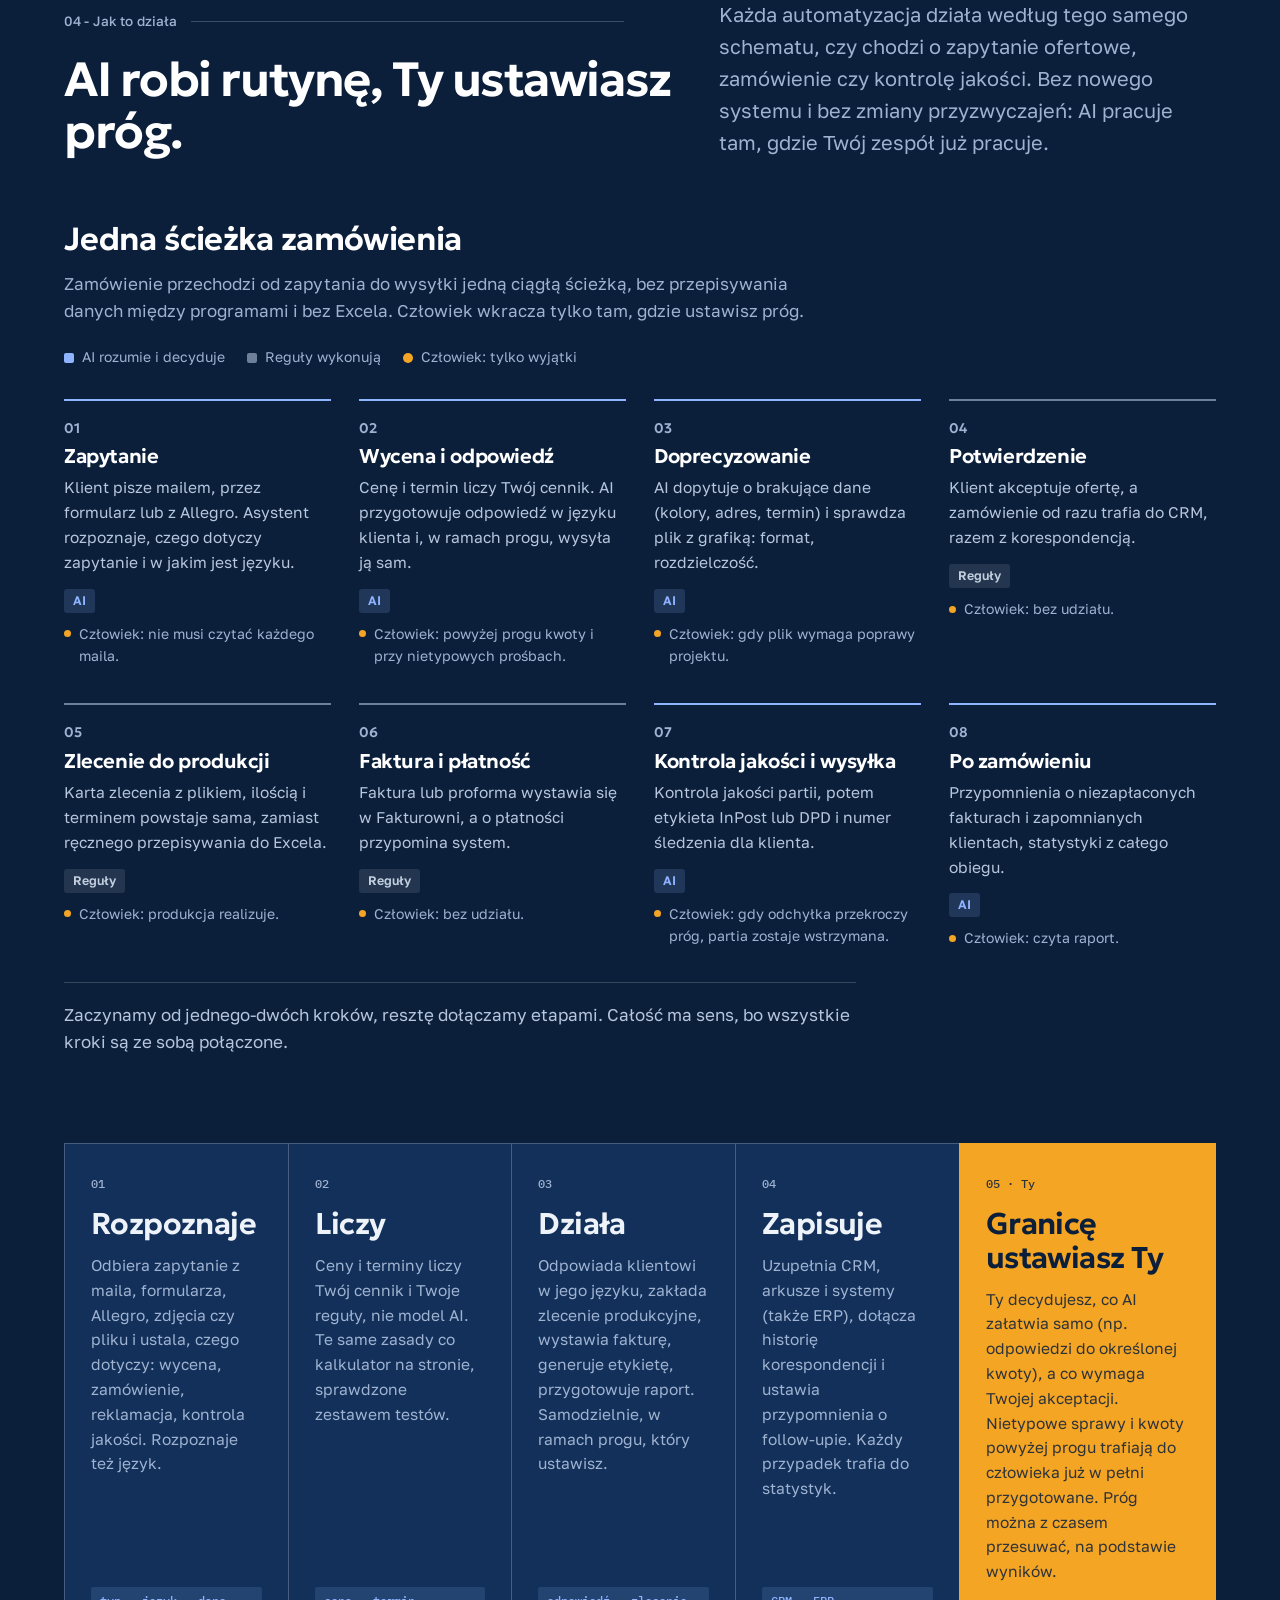
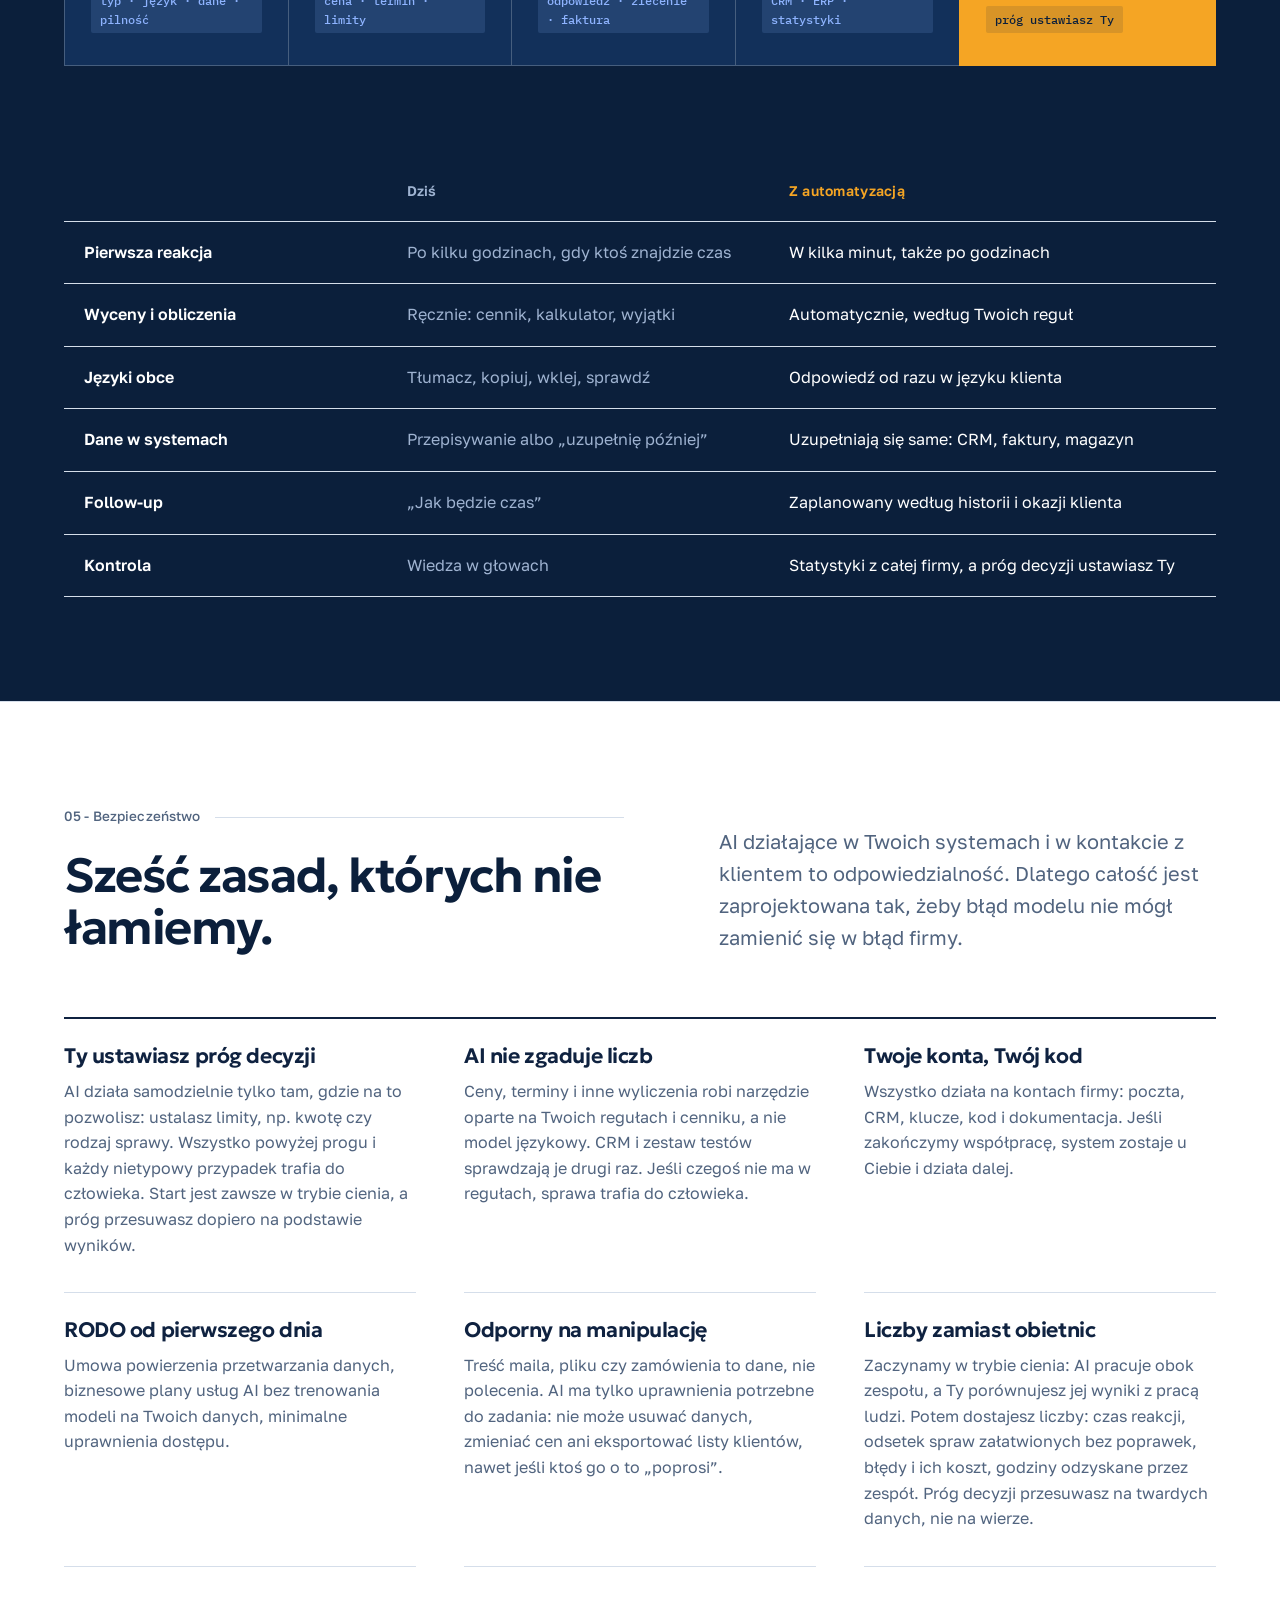
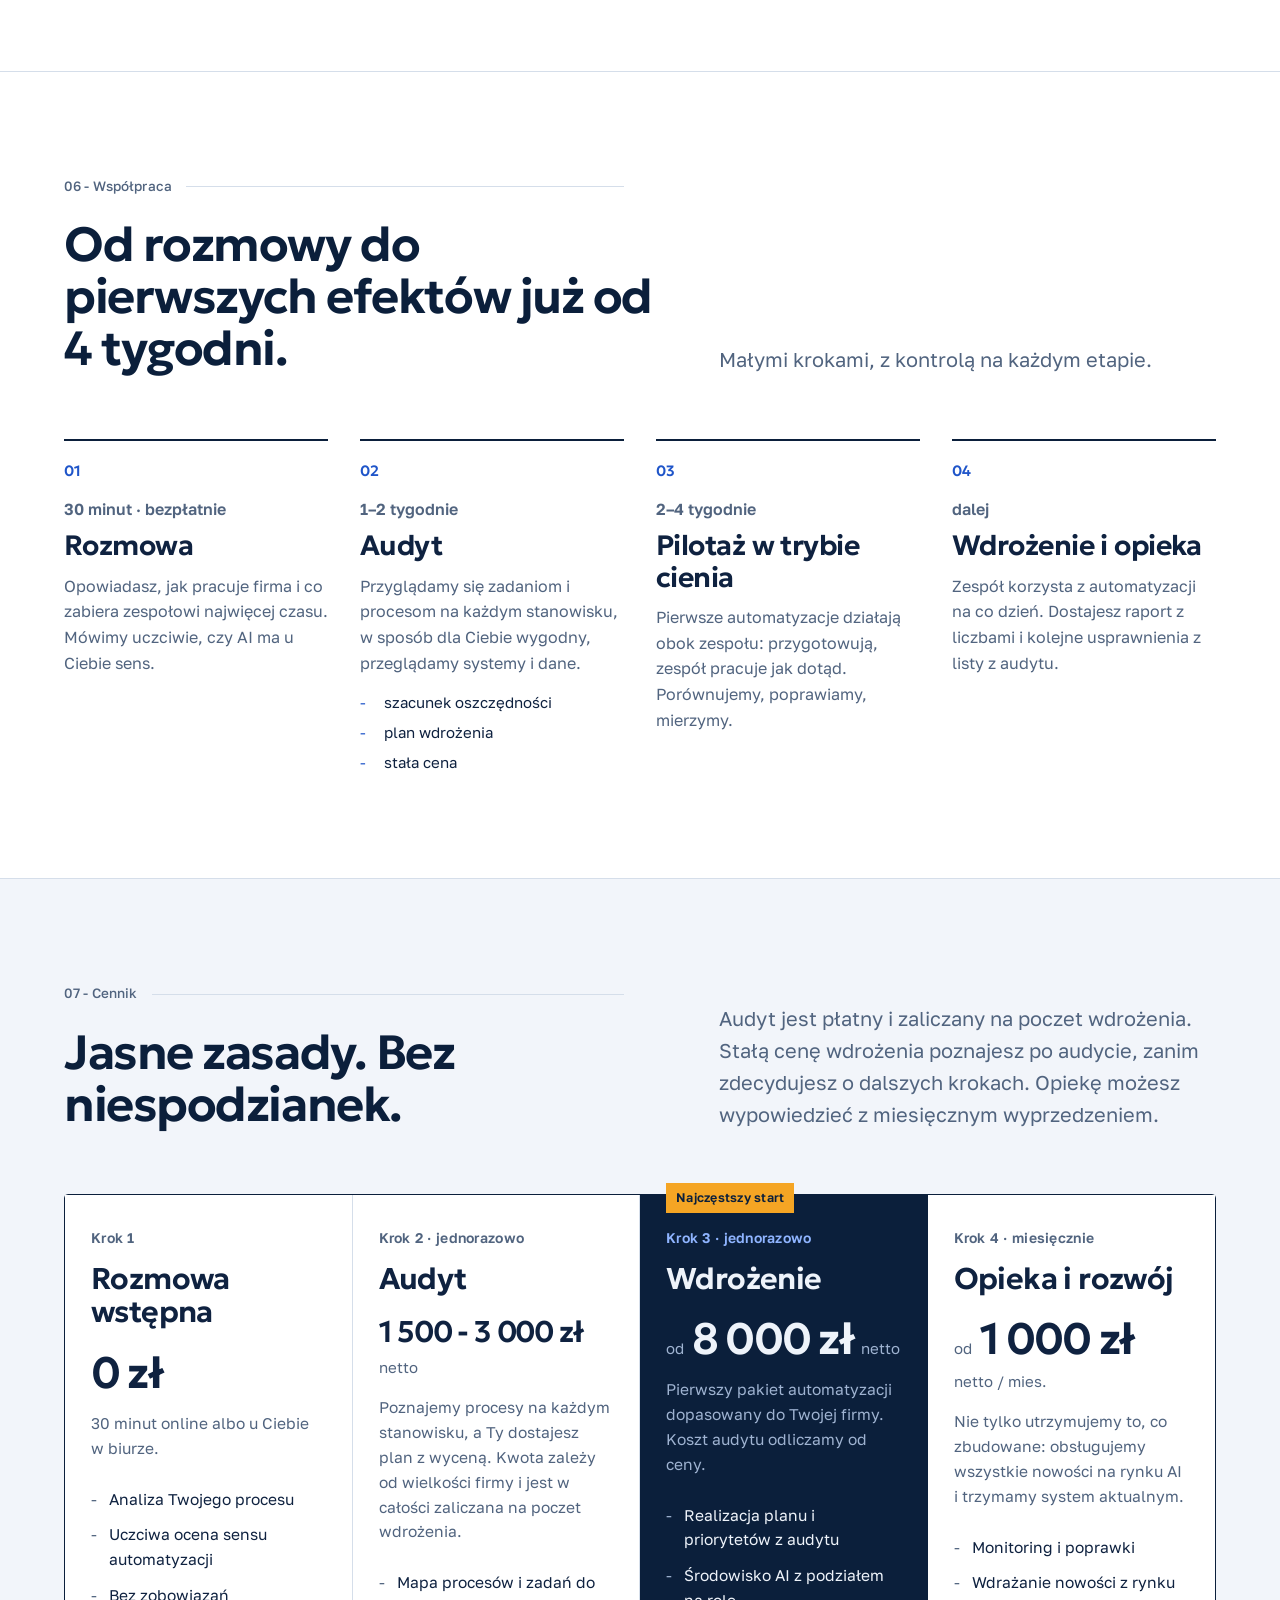
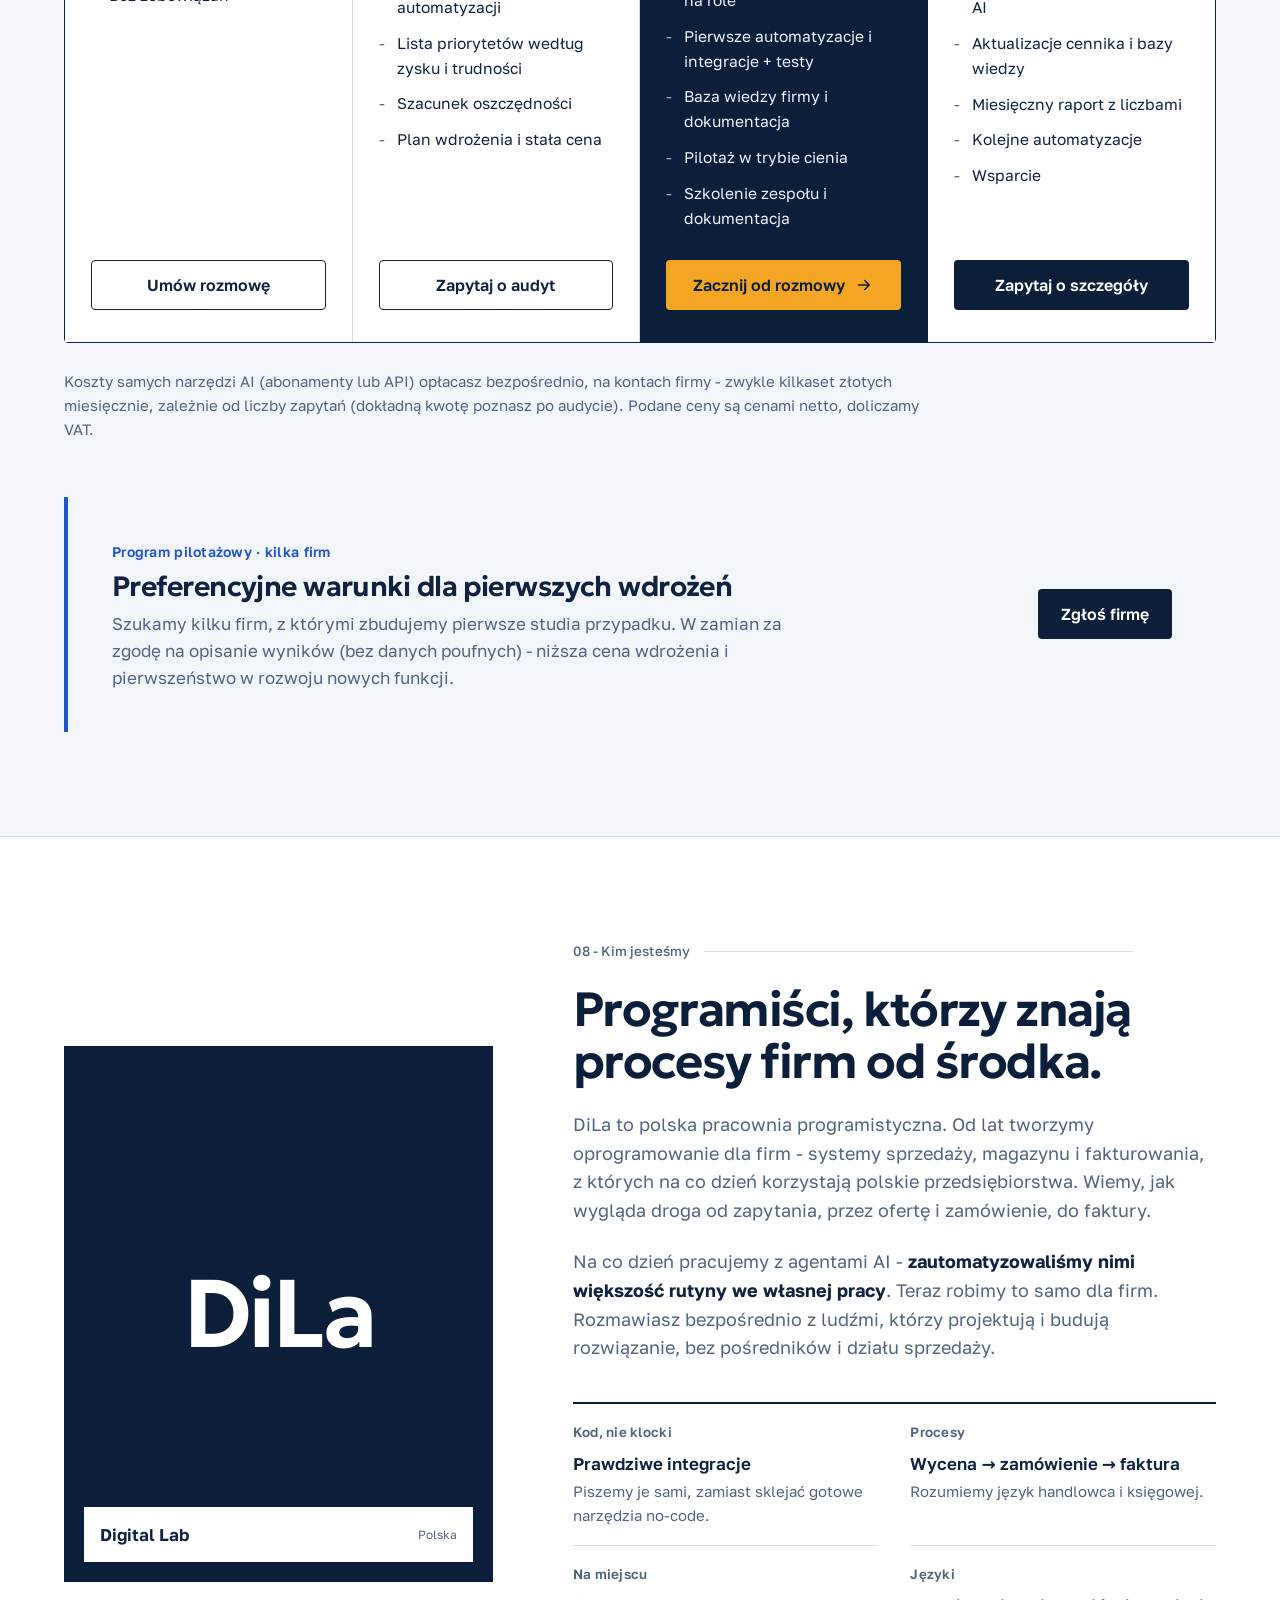
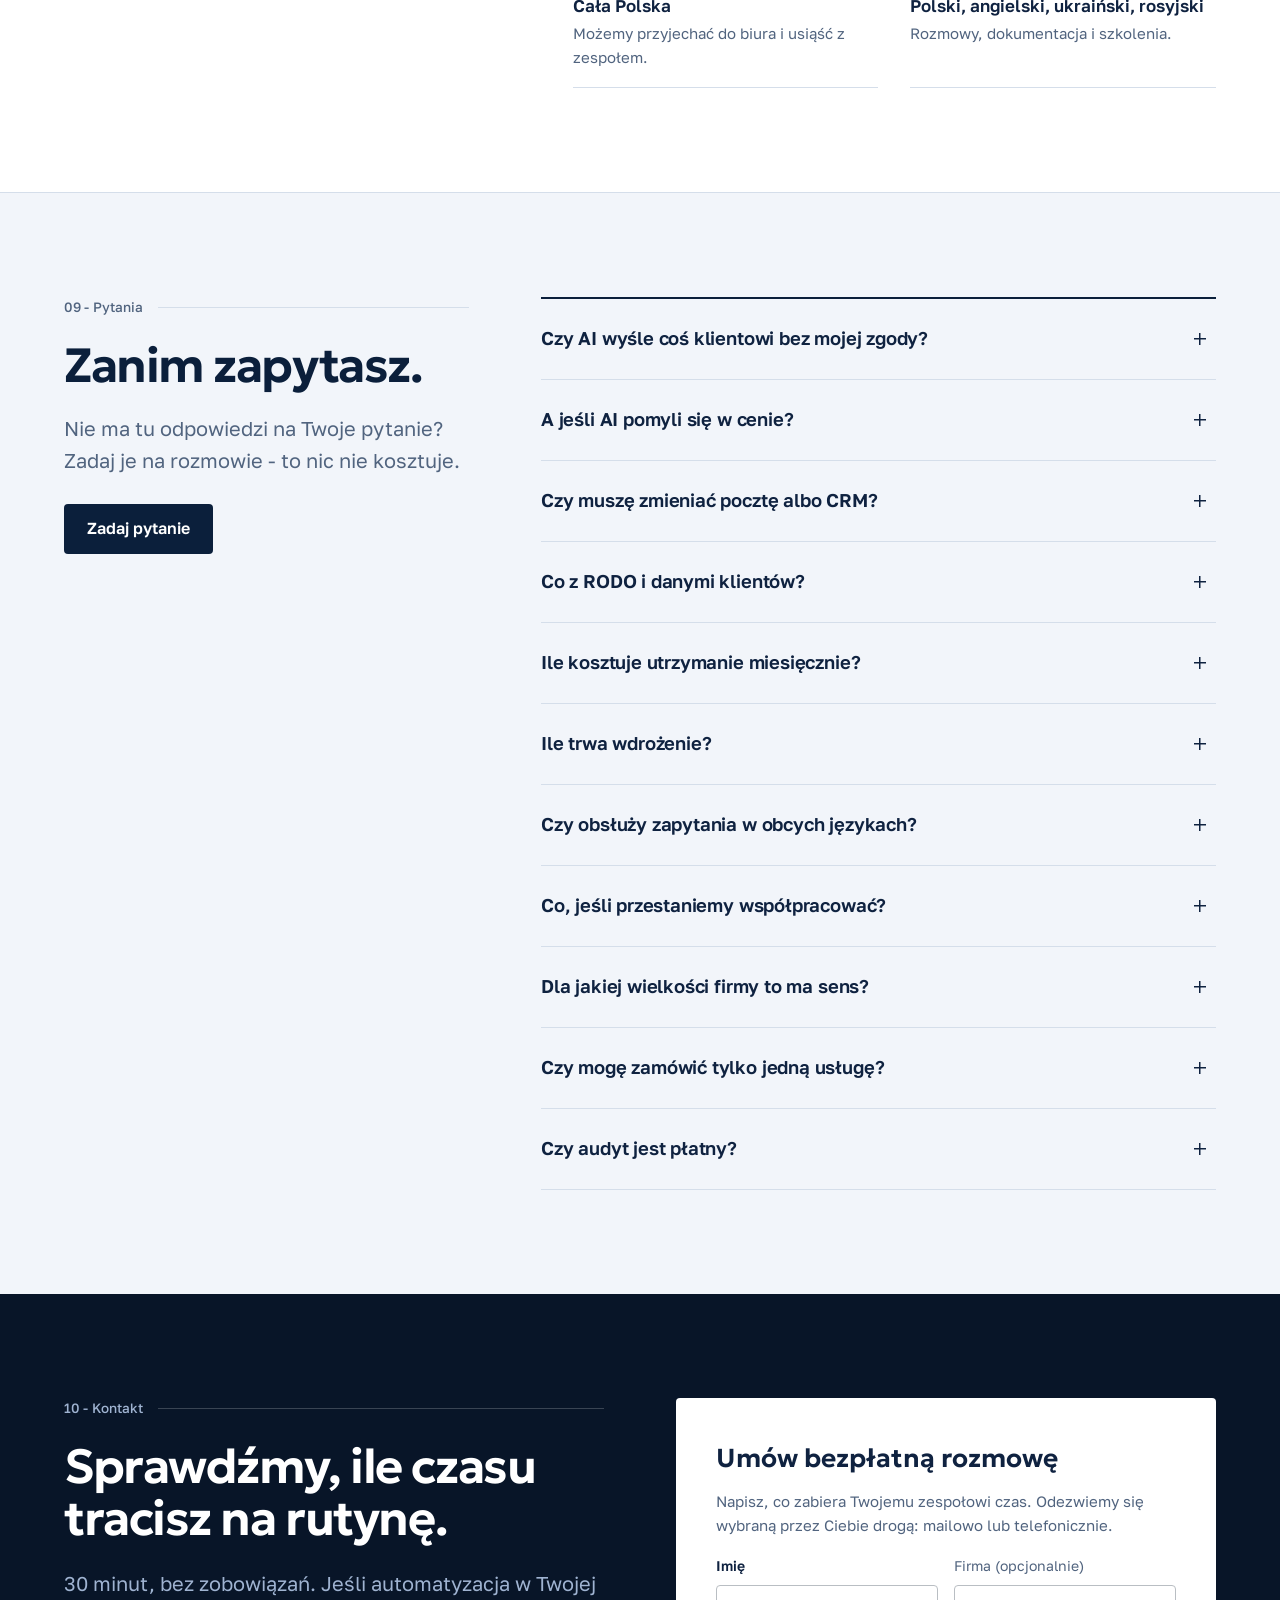
==== commit 04ddfc2c: "SEO prep and new demo examples - Add canonical, OG/Twitter tags, extended JSON-LD graph, keyword tit" ====
--- a/index.html
+++ b/index.html
@@ -5,10 +5,11 @@
   <meta name="viewport" content="width=device-width, initial-scale=1">
   <meta name="robots" content="noindex, nofollow"><!-- TEST: usunąć przed startem -->
 
-  <title data-i18n="meta.title">DiLa - Wdrożenia AI dla firm | Digital Lab</title>
+  <title data-i18n="meta.title">DiLa Digital Lab - wdrożenia AI i automatyzacja dla firm</title>
   <meta name="description" data-i18n-attr="content:meta.desc" content="Wdrażamy AI w firmach: audyt procesów, asystenci AI, integracje poczty, CRM, Fakturowni i arkuszy, statystyki, szkolenia i RODO. Ty ustawiasz próg, AI przejmuje rutynę.">
   <meta name="theme-color" content="#0f1720">
   <link rel="icon" href="assets/img/favicon.svg" type="image/svg+xml">
+  <link rel="canonical" href="https://twojadomena.pl/"><!-- TODO: domena -->
   <link rel="preload" href="assets/fonts/geologica-latin-wght-normal.woff2" as="font" type="font/woff2" crossorigin>
   <link rel="preload" href="assets/fonts/golos-text-latin-wght-normal.woff2" as="font" type="font/woff2" crossorigin>
   <link rel="stylesheet" href="assets/css/style.css">
@@ -20,6 +21,11 @@
   <meta property="og:title" data-i18n-attr="content:og.title" content="AI, z którym zespół pracuje skuteczniej, a firma zarabia więcej - DiLa">
   <meta property="og:description" data-i18n-attr="content:og.desc" content="Od audytu do działających automatyzacji: poczta, wyceny, zamówienia, CRM, faktury, statystyki. Ty ustawiasz próg, AI przejmuje rutynę.">
   <meta property="og:url" content="https://twojadomena.pl/">
+  <meta property="og:site_name" content="DiLa Digital Lab">
+  <meta property="og:image" content="https://twojadomena.pl/assets/img/og-image.png"><!-- TODO: dodać plik 1200×630 -->
+  <meta property="og:image:width" content="1200">
+  <meta property="og:image:height" content="630">
+  <meta name="twitter:card" content="summary_large_image">
 
   <script>document.documentElement.classList.remove('no-js');document.documentElement.classList.add('js');</script>
   <!-- Wybrany język (nie-polski): ukryj stronę do czasu podmiany tekstów, żeby nie mignął polski. Zabezpieczenie: 2,5 s. -->
@@ -27,13 +33,45 @@
   <script type="application/ld+json">
   {
     "@context": "https://schema.org",
-    "@type": "ProfessionalService",
-    "name": "DiLa - Digital Lab",
-    "description": "Wdrożenia AI dla firm: audyt procesów, asystenci AI, integracje systemów (poczta, CRM, Fakturownia, arkusze), statystyki, szkolenia zespołu, RODO i bezpieczeństwo.",
-    "areaServed": "PL",
-    "address": { "@type": "PostalAddress", "addressCountry": "PL" },
-    "email": "kontakt@twojadomena.pl",
-    "url": "https://twojadomena.pl/"
+    "@graph": [
+      {
+        "@type": "ProfessionalService",
+        "@id": "https://twojadomena.pl/#org",
+        "name": "DiLa Digital Lab",
+        "alternateName": ["DiLa", "Digital Lab"],
+        "description": "Wdrożenia AI i automatyzacja dla firm: audyt procesów, asystenci AI, integracje systemów (poczta, CRM, Fakturownia, arkusze), statystyki, szkolenia zespołu, RODO i bezpieczeństwo.",
+        "url": "https://twojadomena.pl/",
+        "email": "kontakt@twojadomena.pl",
+        "areaServed": { "@type": "Country", "name": "Polska" },
+        "address": { "@type": "PostalAddress", "addressCountry": "PL" },
+        "knowsLanguage": ["pl", "en", "uk", "ru"],
+        "knowsAbout": ["wdrożenia AI", "automatyzacja procesów", "integracje systemów", "asystenci AI", "RODO"],
+        "founder": { "@id": "https://twojadomena.pl/#founder" },
+        "makesOffer": [
+          { "@type": "Offer", "itemOffered": { "@type": "Service", "name": "Audyt procesów pod AI" } },
+          { "@type": "Offer", "itemOffered": { "@type": "Service", "name": "Asystenci AI dla firm" } },
+          { "@type": "Offer", "itemOffered": { "@type": "Service", "name": "Automatyzacje i integracje systemów" } },
+          { "@type": "Offer", "itemOffered": { "@type": "Service", "name": "Dane i statystyki" } },
+          { "@type": "Offer", "itemOffered": { "@type": "Service", "name": "Szkolenia zespołu i bezpieczeństwo AI" } },
+          { "@type": "Offer", "itemOffered": { "@type": "Service", "name": "Opieka i rozwój wdrożenia" } }
+        ]
+      },
+      {
+        "@type": "Person",
+        "@id": "https://twojadomena.pl/#founder",
+        "name": "Dmytro Honcharov",
+        "jobTitle": "Programista, założyciel DiLa",
+        "worksFor": { "@id": "https://twojadomena.pl/#org" }
+      },
+      {
+        "@type": "WebSite",
+        "@id": "https://twojadomena.pl/#website",
+        "url": "https://twojadomena.pl/",
+        "name": "DiLa Digital Lab",
+        "inLanguage": "pl",
+        "publisher": { "@id": "https://twojadomena.pl/#org" }
+      }
+    ]
   }
   </script>
 </head>
@@ -109,7 +147,7 @@
 <section class="hero">
   <div class="wrap hero__grid">
     <div>
-      <p class="label reveal" data-i18n="hero.label">Wdrożenia AI dla firm</p>
+      <p class="label reveal" data-i18n="hero.label">Wdrożenia AI i automatyzacja procesów dla firm</p>
       <h1 class="h1 reveal reveal-d1" data-i18n="hero.h1">AI, z którym zespół <em>pracuje skuteczniej</em>, a firma zarabia więcej.</h1>
       <p class="hero__lead reveal reveal-d2" data-i18n="hero.lead">Zaczynamy od szczegółowego poznania procesów na każdym stanowisku w firmie. Potem budujemy <strong>asystentów AI, integracje i&nbsp;automatyzacje</strong> dopasowane do Twojej firmy: poczta, wyceny, CRM, faktury, arkusze, statystyki, realizacja zamówień i kontrola jakości. AI bierze na siebie rutynę, a Ty ustawiasz próg: co system załatwia sam, a co trafia do człowieka.</p>
       <div class="hero__cta reveal reveal-d3">
@@ -134,24 +172,24 @@
         <div class="demo__body">
           <article class="mail" id="demo-mail">
             <div class="mail__head">
-              <span class="mail__avatar" id="demo-avatar">OG</span>
+              <span class="mail__avatar" id="demo-avatar">EC</span>
               <div>
-                <div class="mail__from" id="demo-from">Oliver Grant · Street Food Fest, Kraków</div>
+                <div class="mail__from" id="demo-from">Emma Clarke · Bluebird Weddings, Gdańsk</div>
                 <div class="mail__meta" id="demo-meta">dziś, 07:41</div>
               </div>
               <span class="mail__flag" id="demo-lang">EN</span>
             </div>
-            <div class="mail__subject" id="demo-subject">Tote bags for our festival: is this doable?</div>
-            <p class="mail__text" id="demo-text">Hi! We're running a street food festival in Kraków on 14 June and need about 400 tote bags with our logo. Problem: all we have is a phone photo of an old sticker. Our budget is 2,000 PLN net and we need everything a few days before. Can you make this work?</p>
+            <div class="mail__subject" id="demo-subject">Candles as wedding favours: is this doable?</div>
+            <p class="mail__text" id="demo-text">Hi! I am planning a wedding in Gdańsk on 20 September and we would love about 120 soy candles as guest favours, with a scent like lavender fields after rain. Problem: that scent is not on your website. Our budget is 4,500 PLN net and we need them a week before. Can you make this work?</p>
           </article>
 
           <ol class="steps-live" id="demo-steps">
-            <li class="step-live is-done"><span class="step-live__icon"></span><span><span class="step-live__k">Rozpoznano</span><br><span class="step-live__v">Zapytanie o wycenę · <span class="num">EN</span> · ~400 szt. · budżet 2&nbsp;000 zł</span></span></li>
-            <li class="step-live is-done"><span class="step-live__icon"></span><span><span class="step-live__k">Nietypowy przypadek</span><br><span class="step-live__v">Logo tylko ze zdjęcia: czytelne, druk 1 kolor możliwy po wektoryzacji</span></span></li>
-            <li class="step-live is-done"><span class="step-live__icon"></span><span><span class="step-live__k">Cena z cennika</span><br><span class="step-live__v">400 szt. = <span class="num">2&nbsp;080 zł</span>, ponad budżet. 380 szt. = <span class="num">1&nbsp;976 zł</span></span></span></li>
-            <li class="step-live is-done"><span class="step-live__icon"></span><span><span class="step-live__k">Termin</span><br><span class="step-live__v">Realizacja 7 dni roboczych - <span class="num">zdążymy</span> z zapasem przed 14.06</span></span></li>
-            <li class="step-live is-done"><span class="step-live__icon"></span><span><span class="step-live__k">Odpowiedź</span><br><span class="step-live__v">Wysłana po angielsku: wariant 380 szt. w budżecie, prosta wektoryzacja logo wg cennika</span></span></li>
-            <li class="step-live is-done"><span class="step-live__icon"></span><span><span class="step-live__k">CRM</span><br><span class="step-live__v">Utworzono szansę „Street Food Fest - torby”</span></span></li>
+            <li class="step-live is-done"><span class="step-live__icon"></span><span><span class="step-live__k">Rozpoznano</span><br><span class="step-live__v">Zapytanie o wycenę · <span class="num">EN</span> · ~120 szt. · budżet 4&nbsp;500 zł</span></span></li>
+            <li class="step-live is-done"><span class="step-live__icon"></span><span><span class="step-live__k">Nietypowy przypadek</span><br><span class="step-live__v">Zapachu nie ma w ofercie: najbliższy w katalogu to „Lawenda i mech”, próbka gratis</span></span></li>
+            <li class="step-live is-done"><span class="step-live__icon"></span><span><span class="step-live__k">Cena z cennika</span><br><span class="step-live__v">120 szt. = <span class="num">4&nbsp;560 zł</span>, ponad budżet. 118 szt. = <span class="num">4&nbsp;484 zł</span></span></span></li>
+            <li class="step-live is-done"><span class="step-live__icon"></span><span><span class="step-live__k">Termin</span><br><span class="step-live__v">Realizacja 10 dni roboczych - <span class="num">zdążymy</span> z zapasem przed 20.09</span></span></li>
+            <li class="step-live is-done"><span class="step-live__icon"></span><span><span class="step-live__k">Odpowiedź</span><br><span class="step-live__v">Wysłana po angielsku: wariant 118 szt. w budżecie, zapach „Lawenda i mech” i próbka</span></span></li>
+            <li class="step-live is-done"><span class="step-live__icon"></span><span><span class="step-live__k">CRM</span><br><span class="step-live__v">Utworzono szansę „Bluebird Weddings - świece”</span></span></li>
           </ol>
 
           <div class="demo__human">
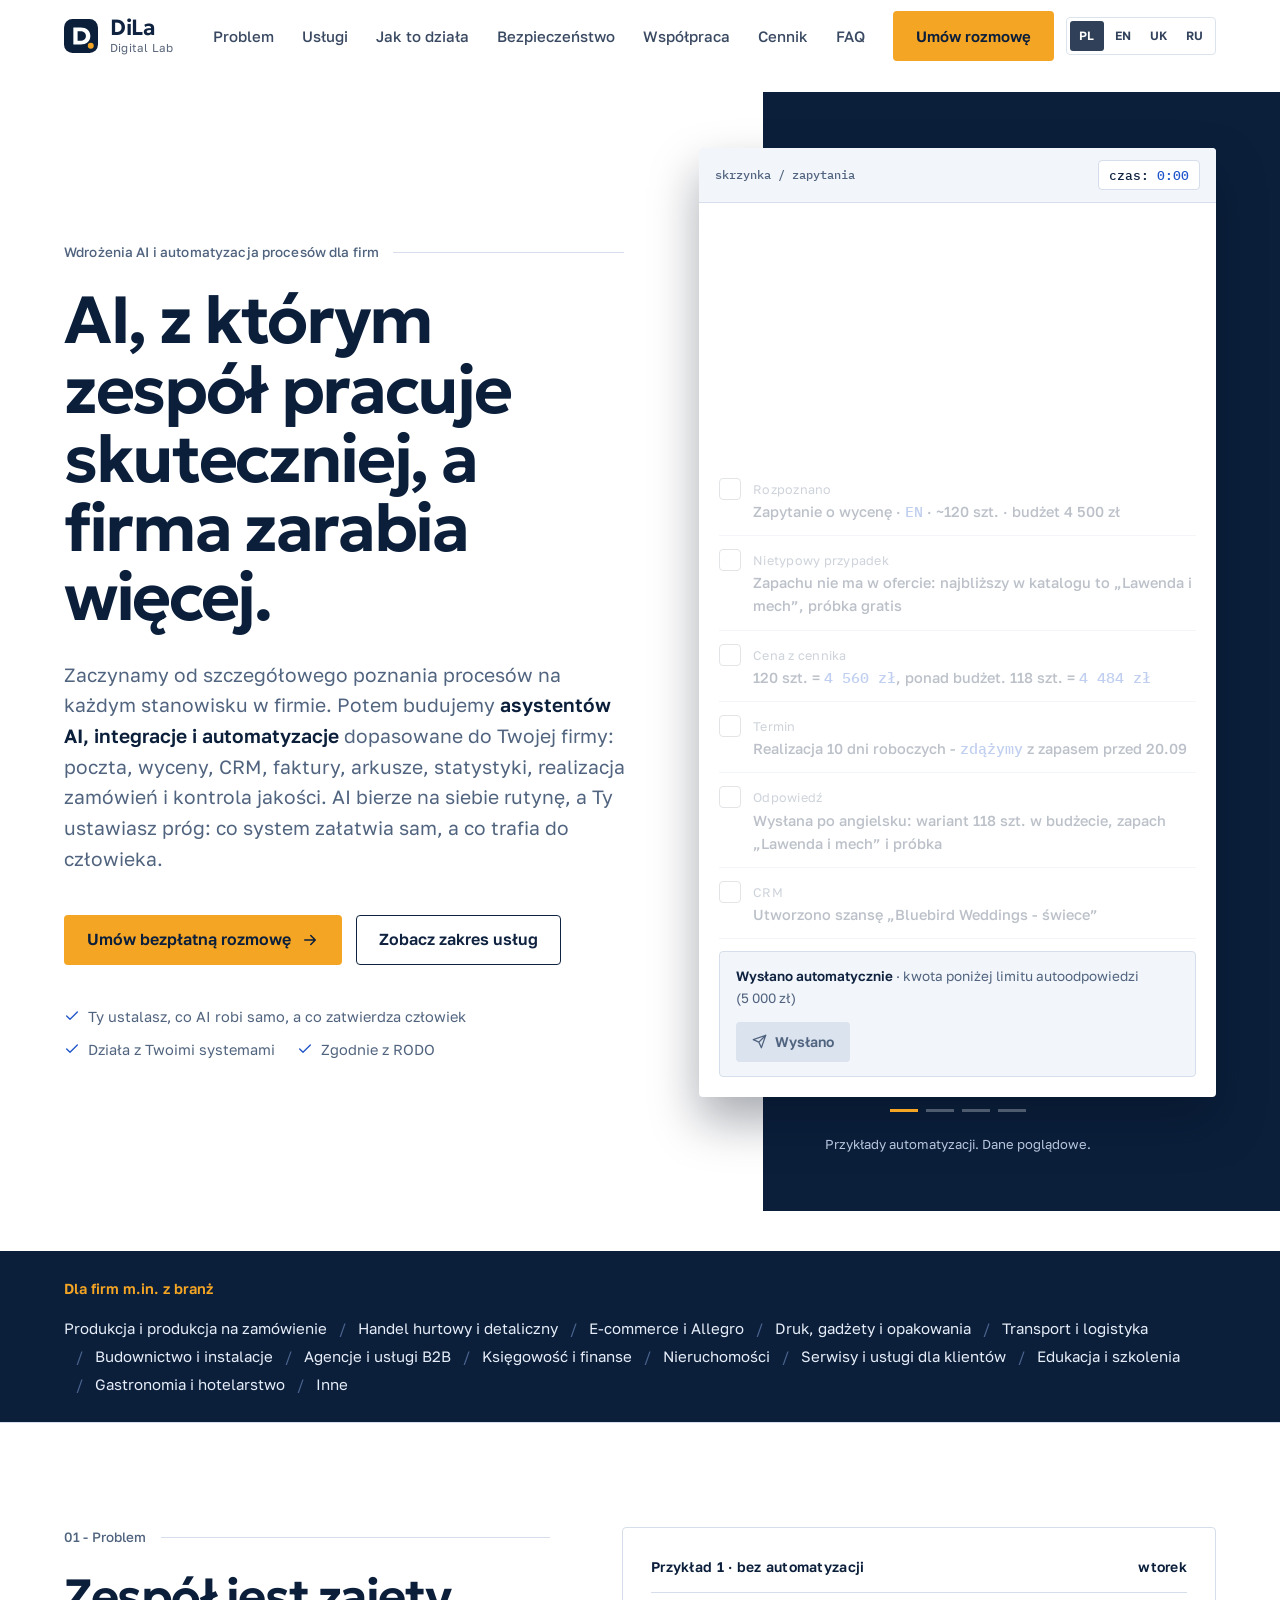
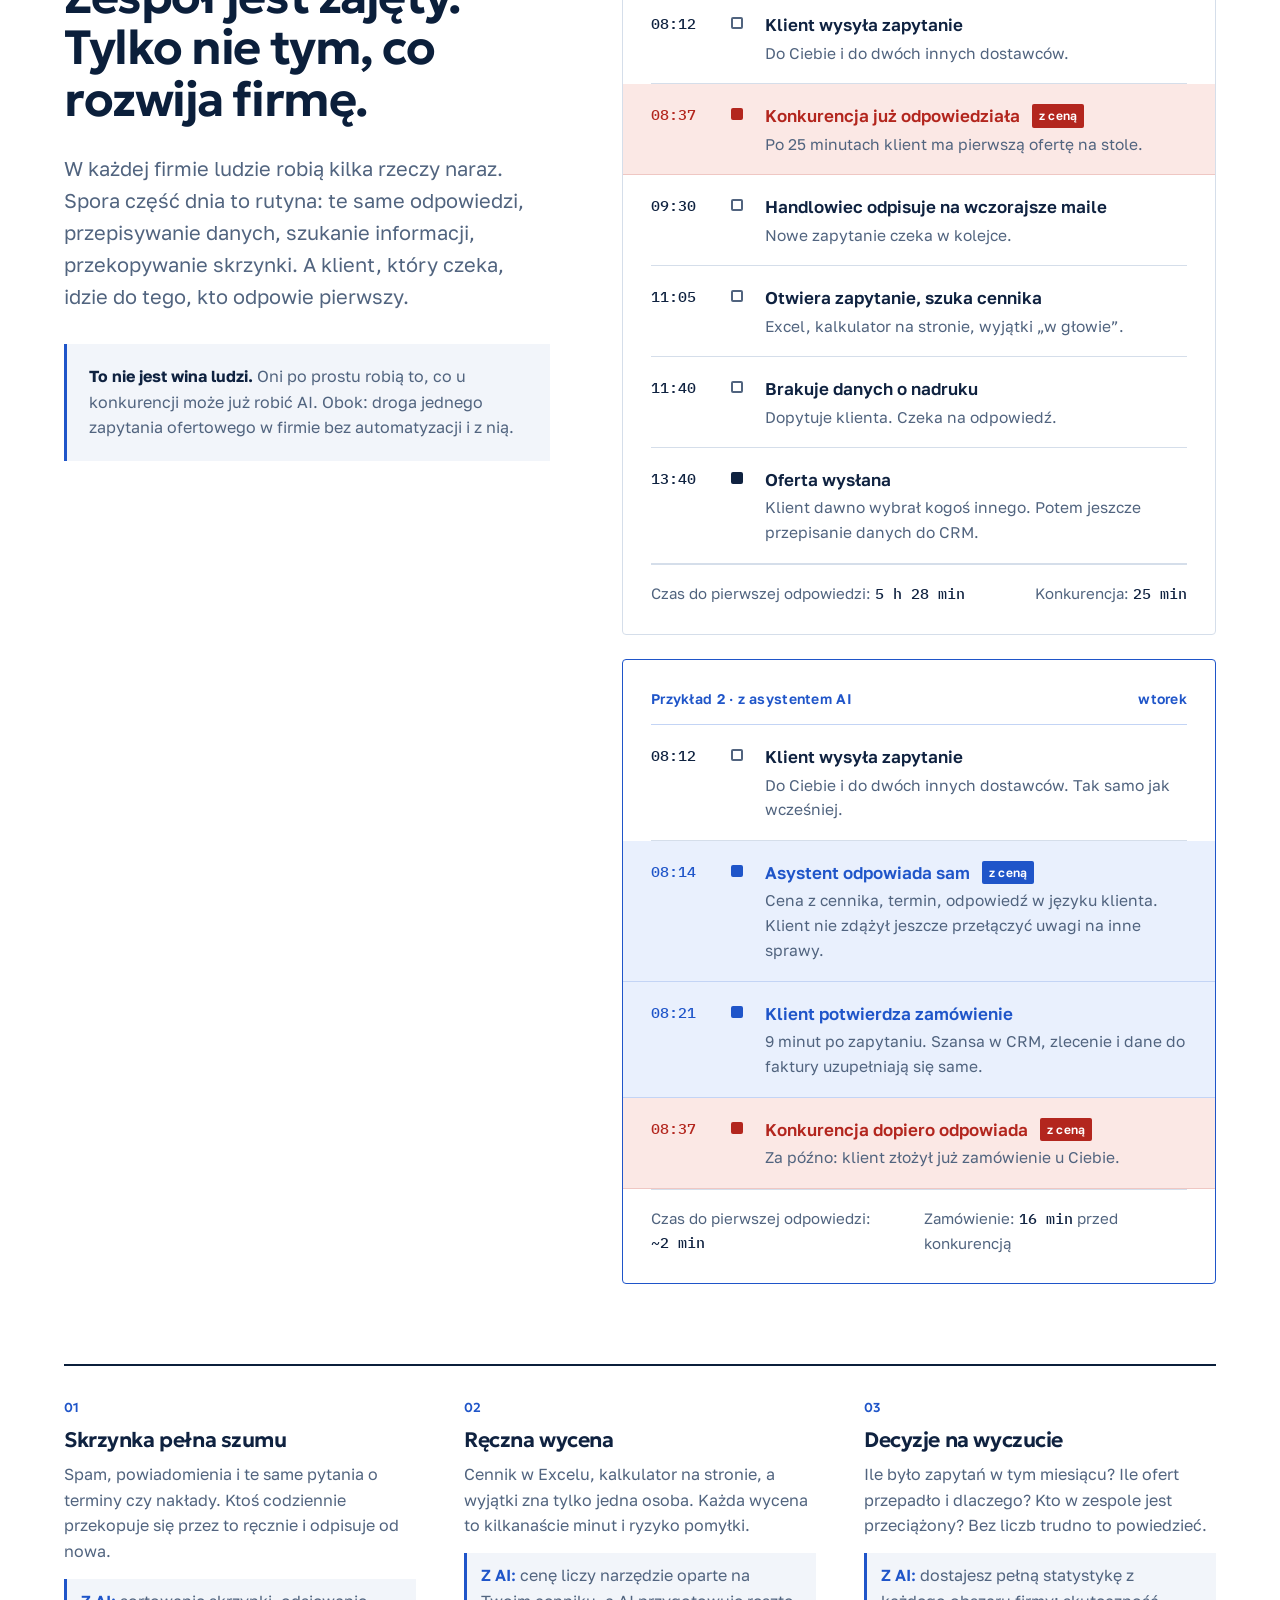
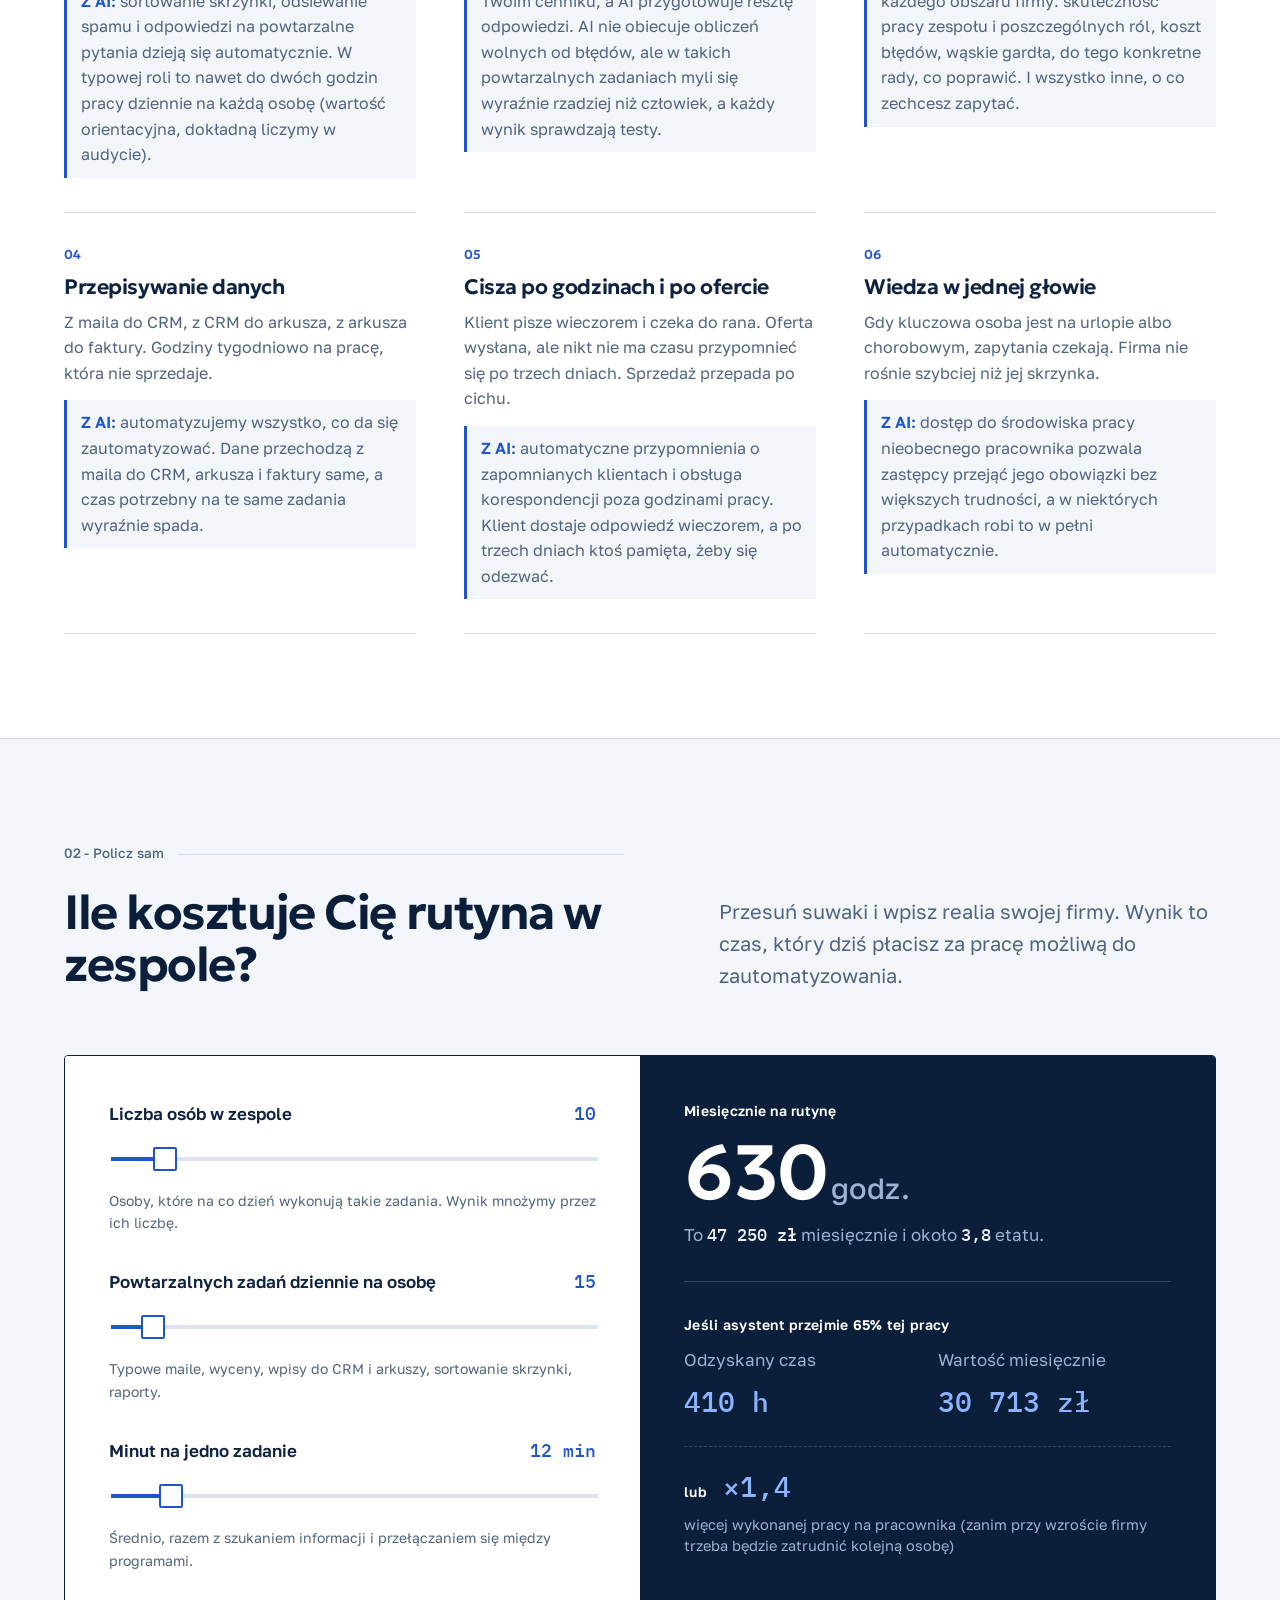
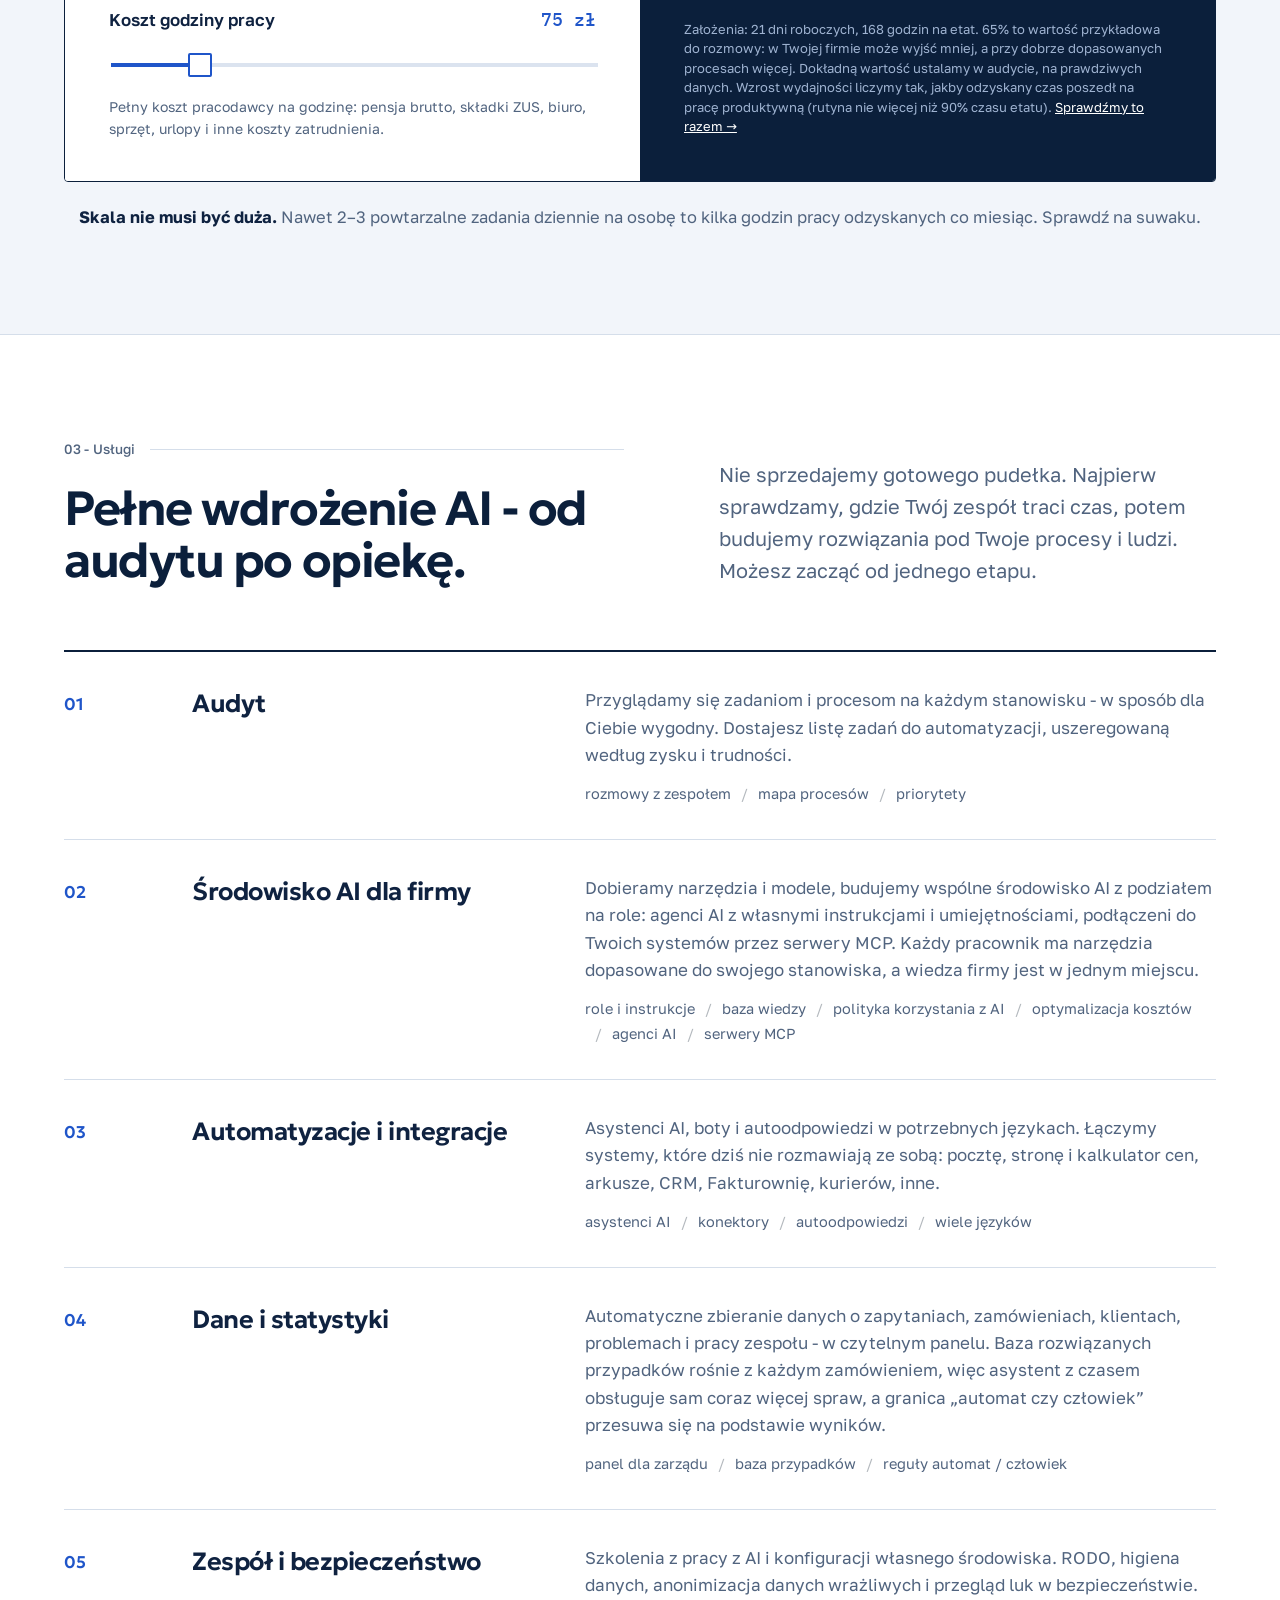
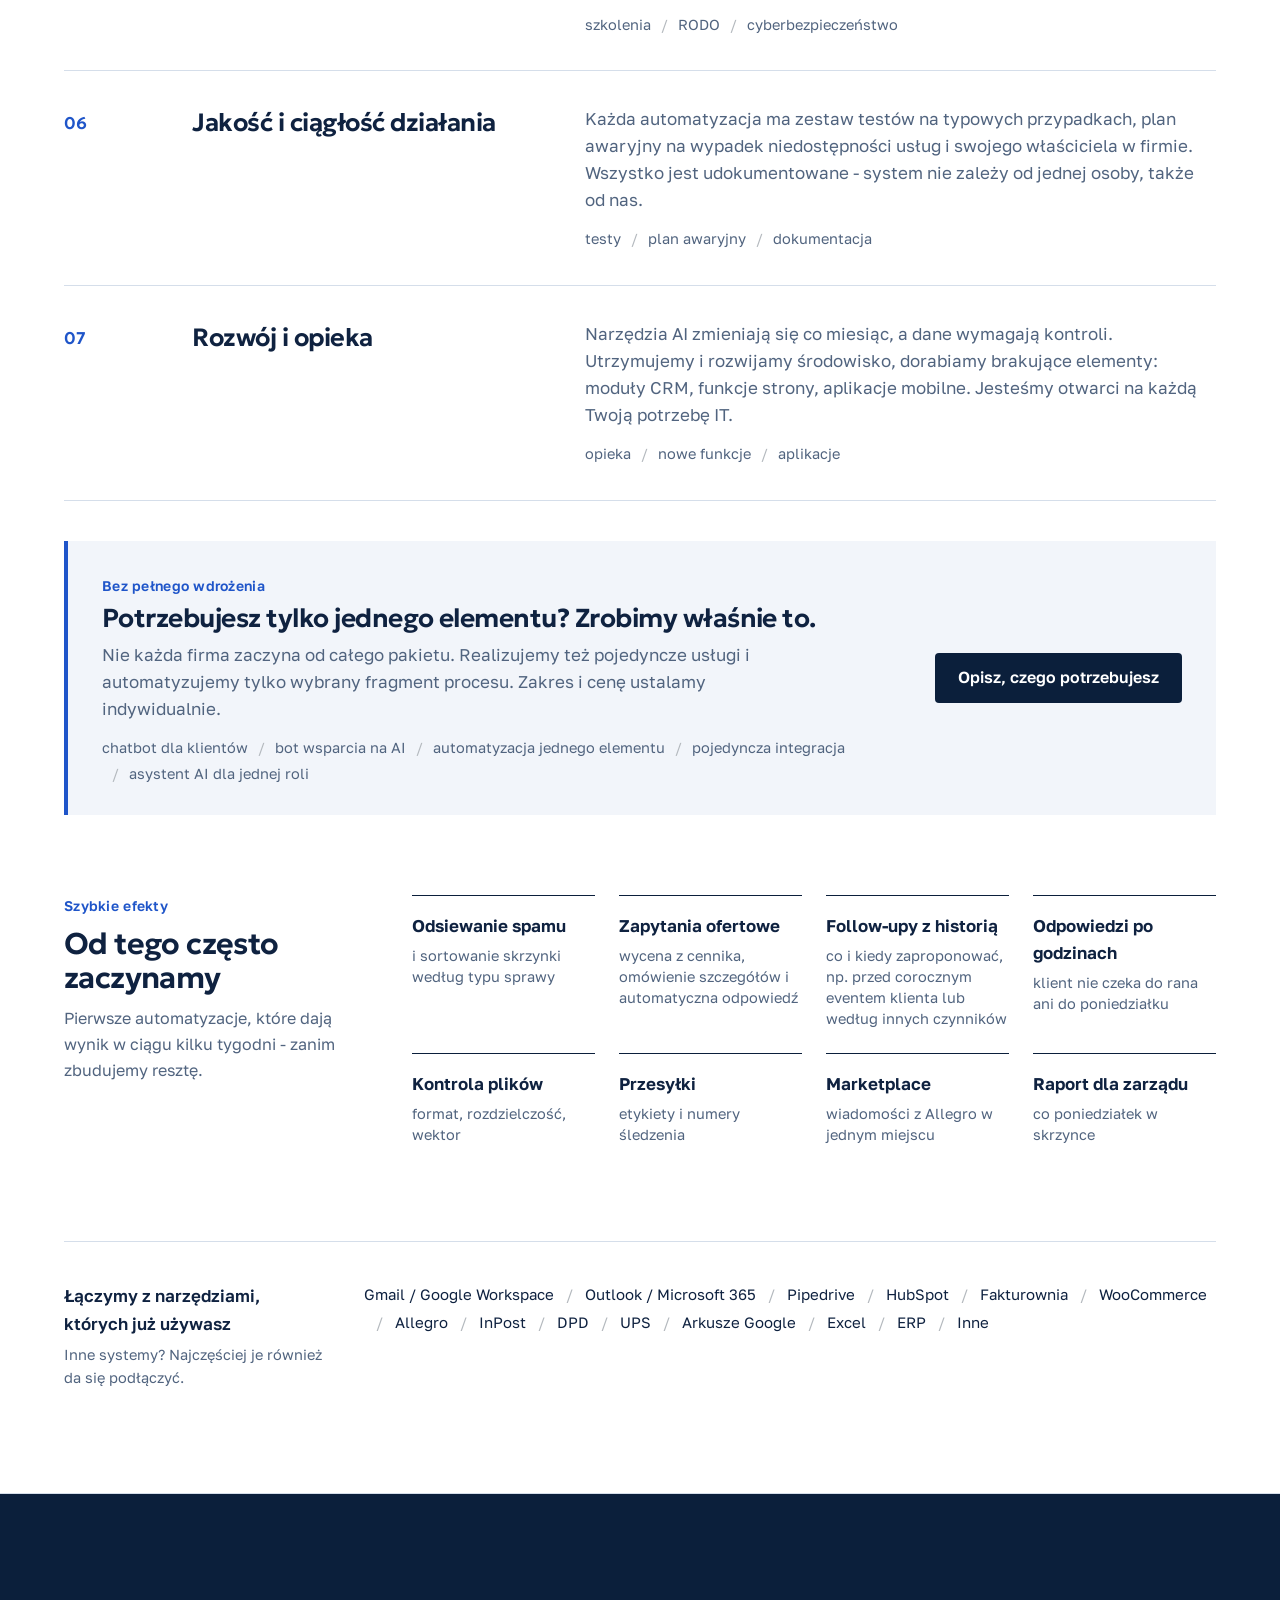
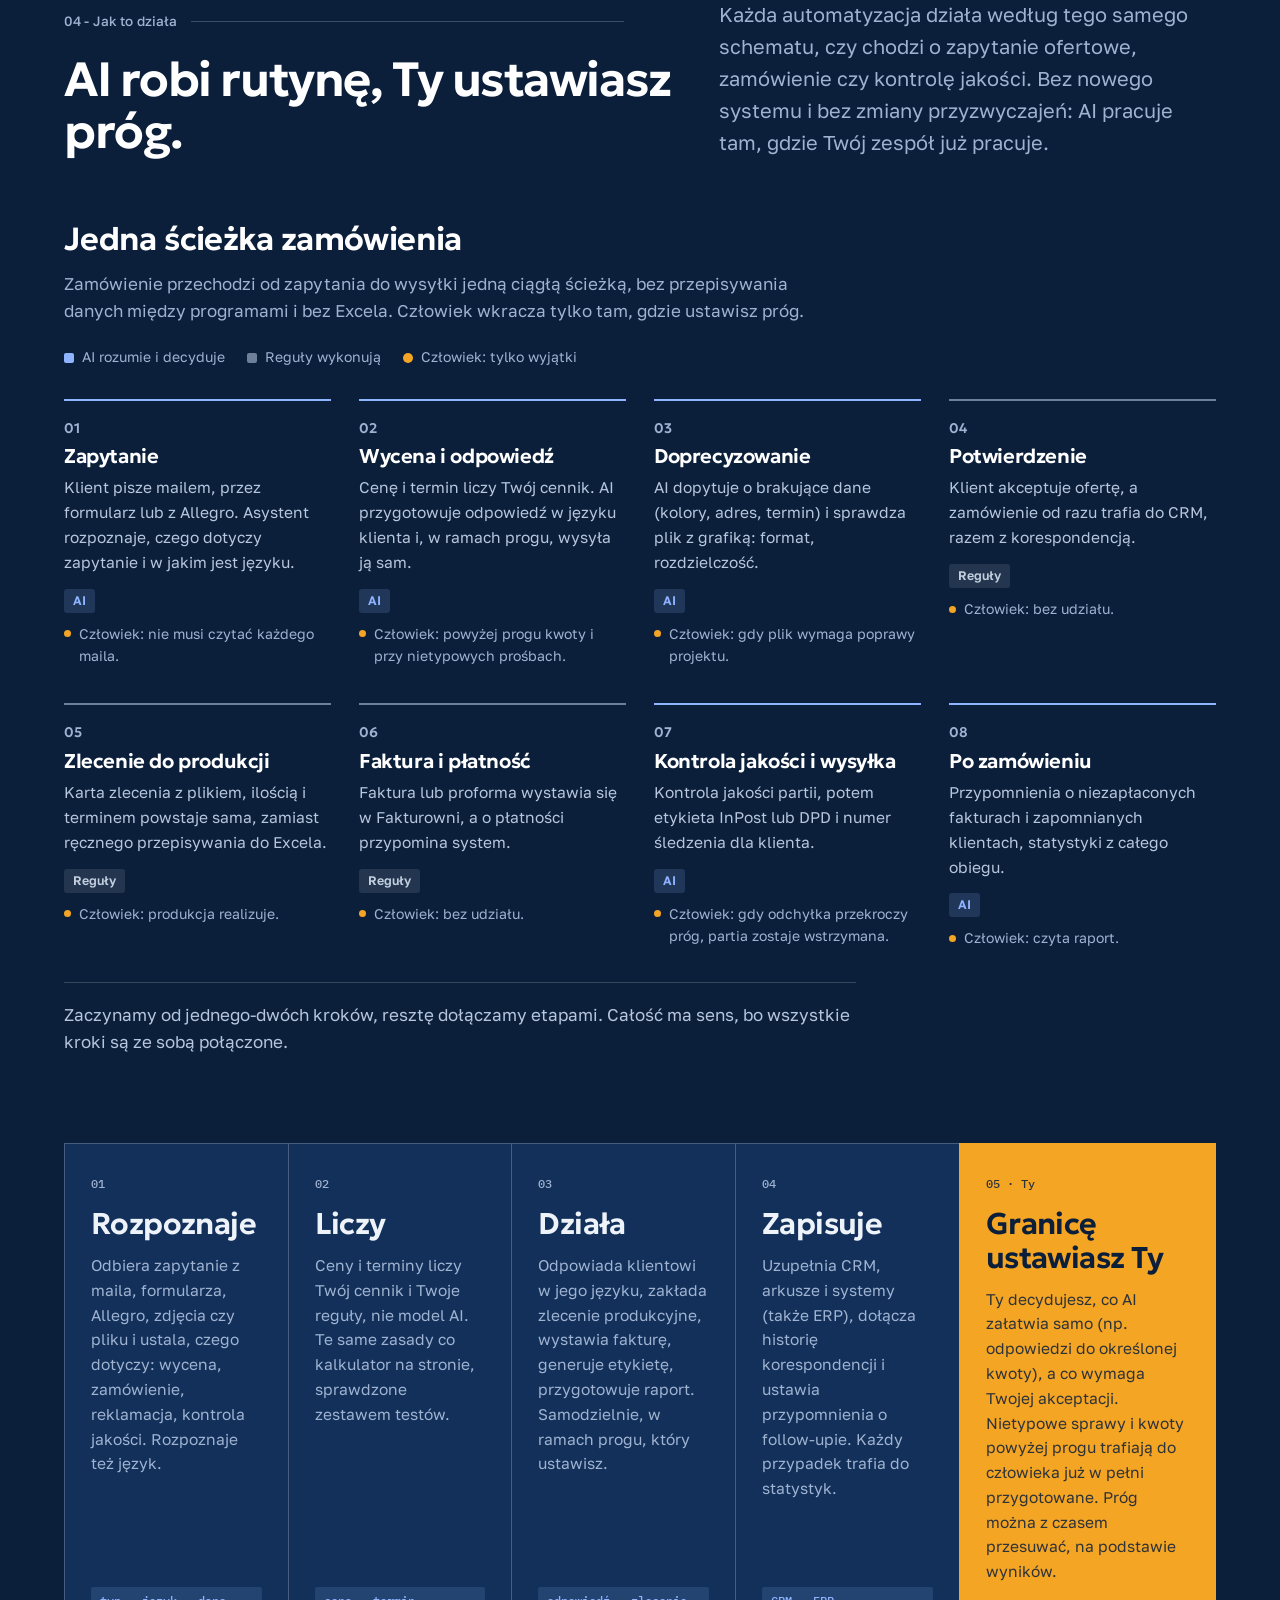
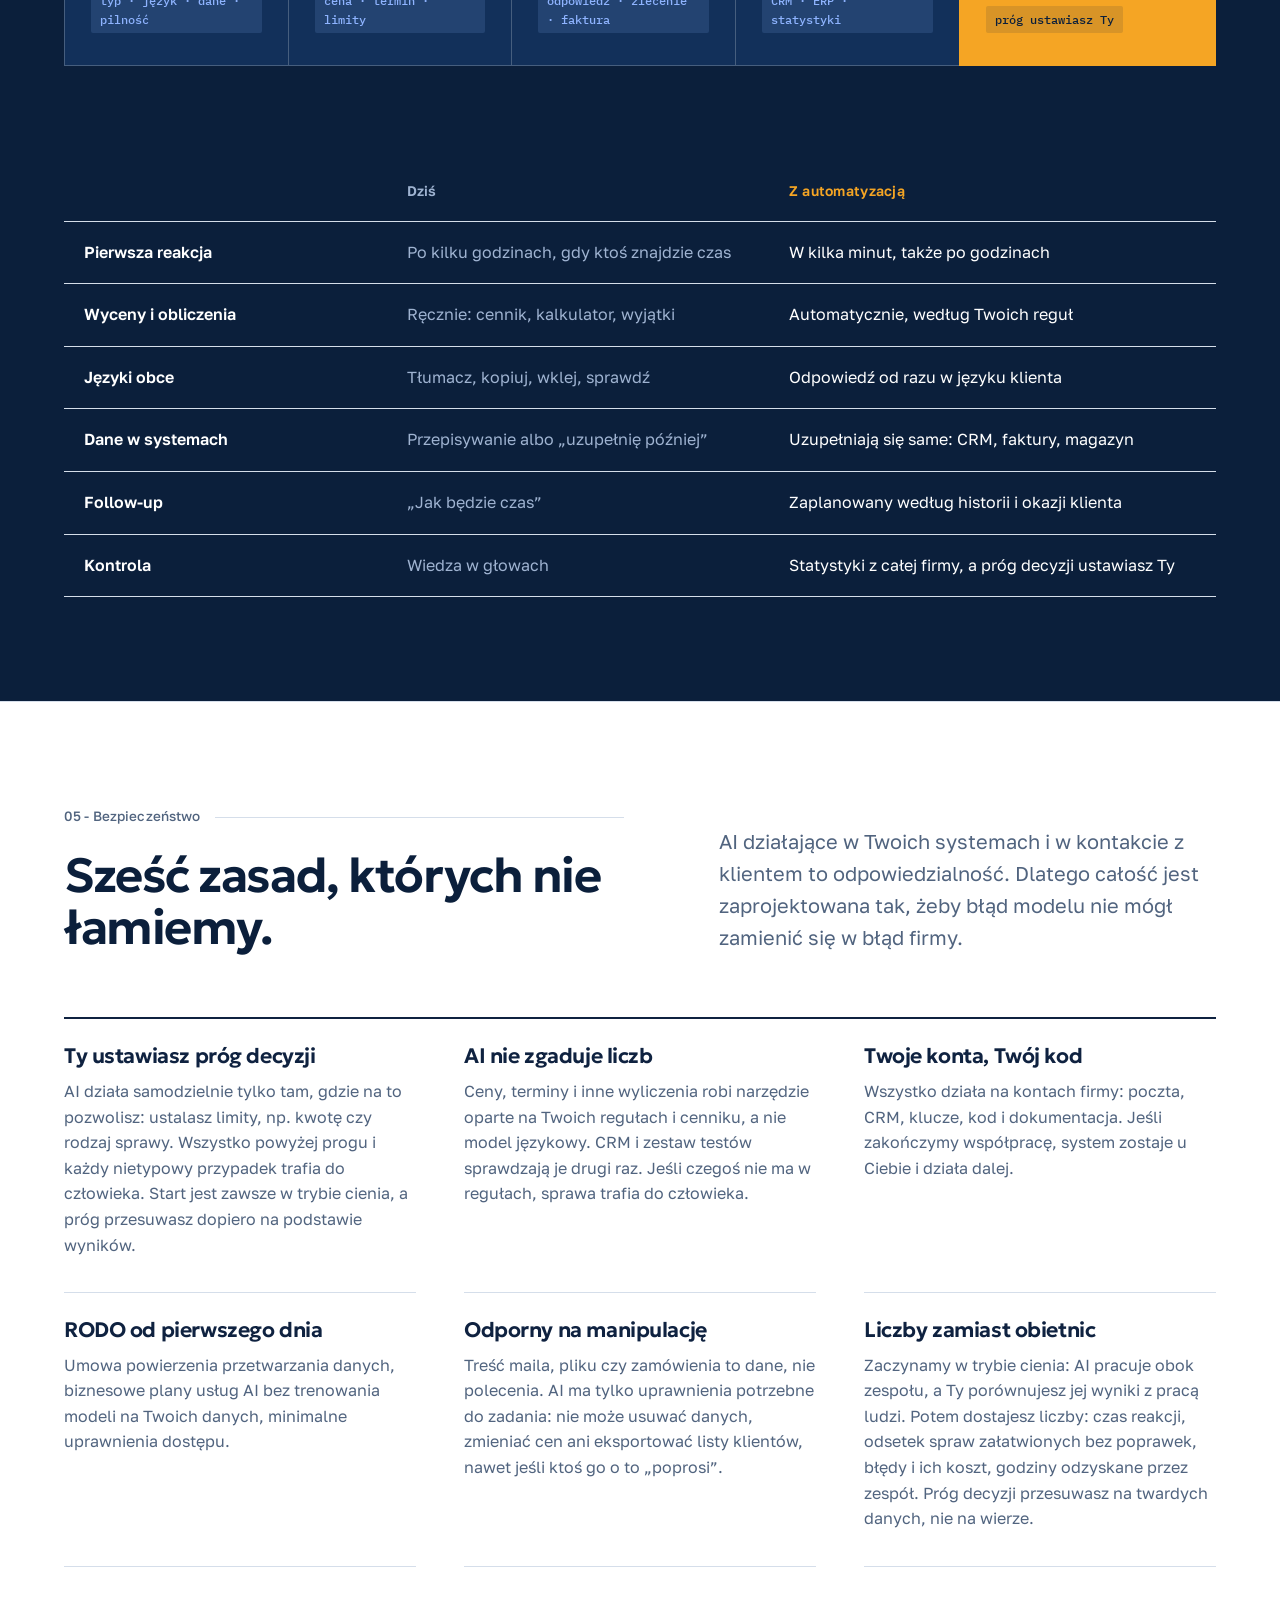
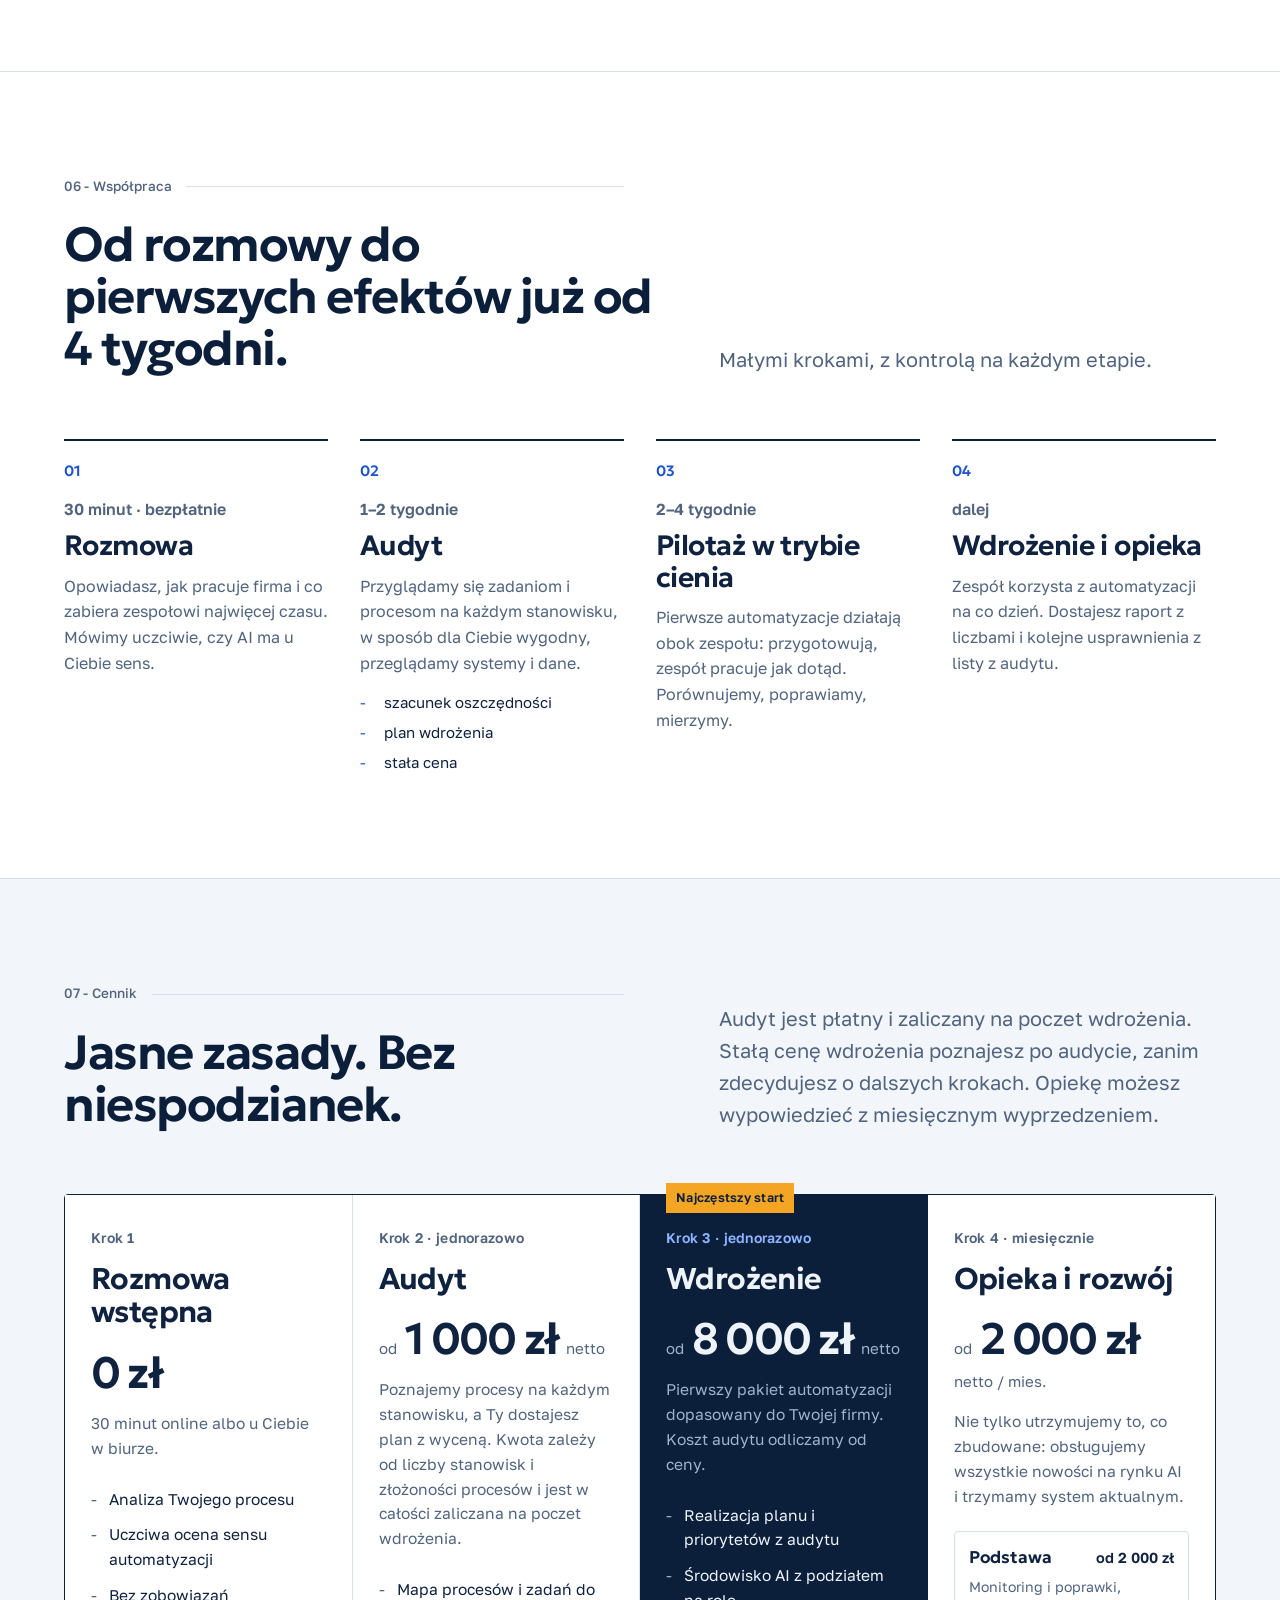
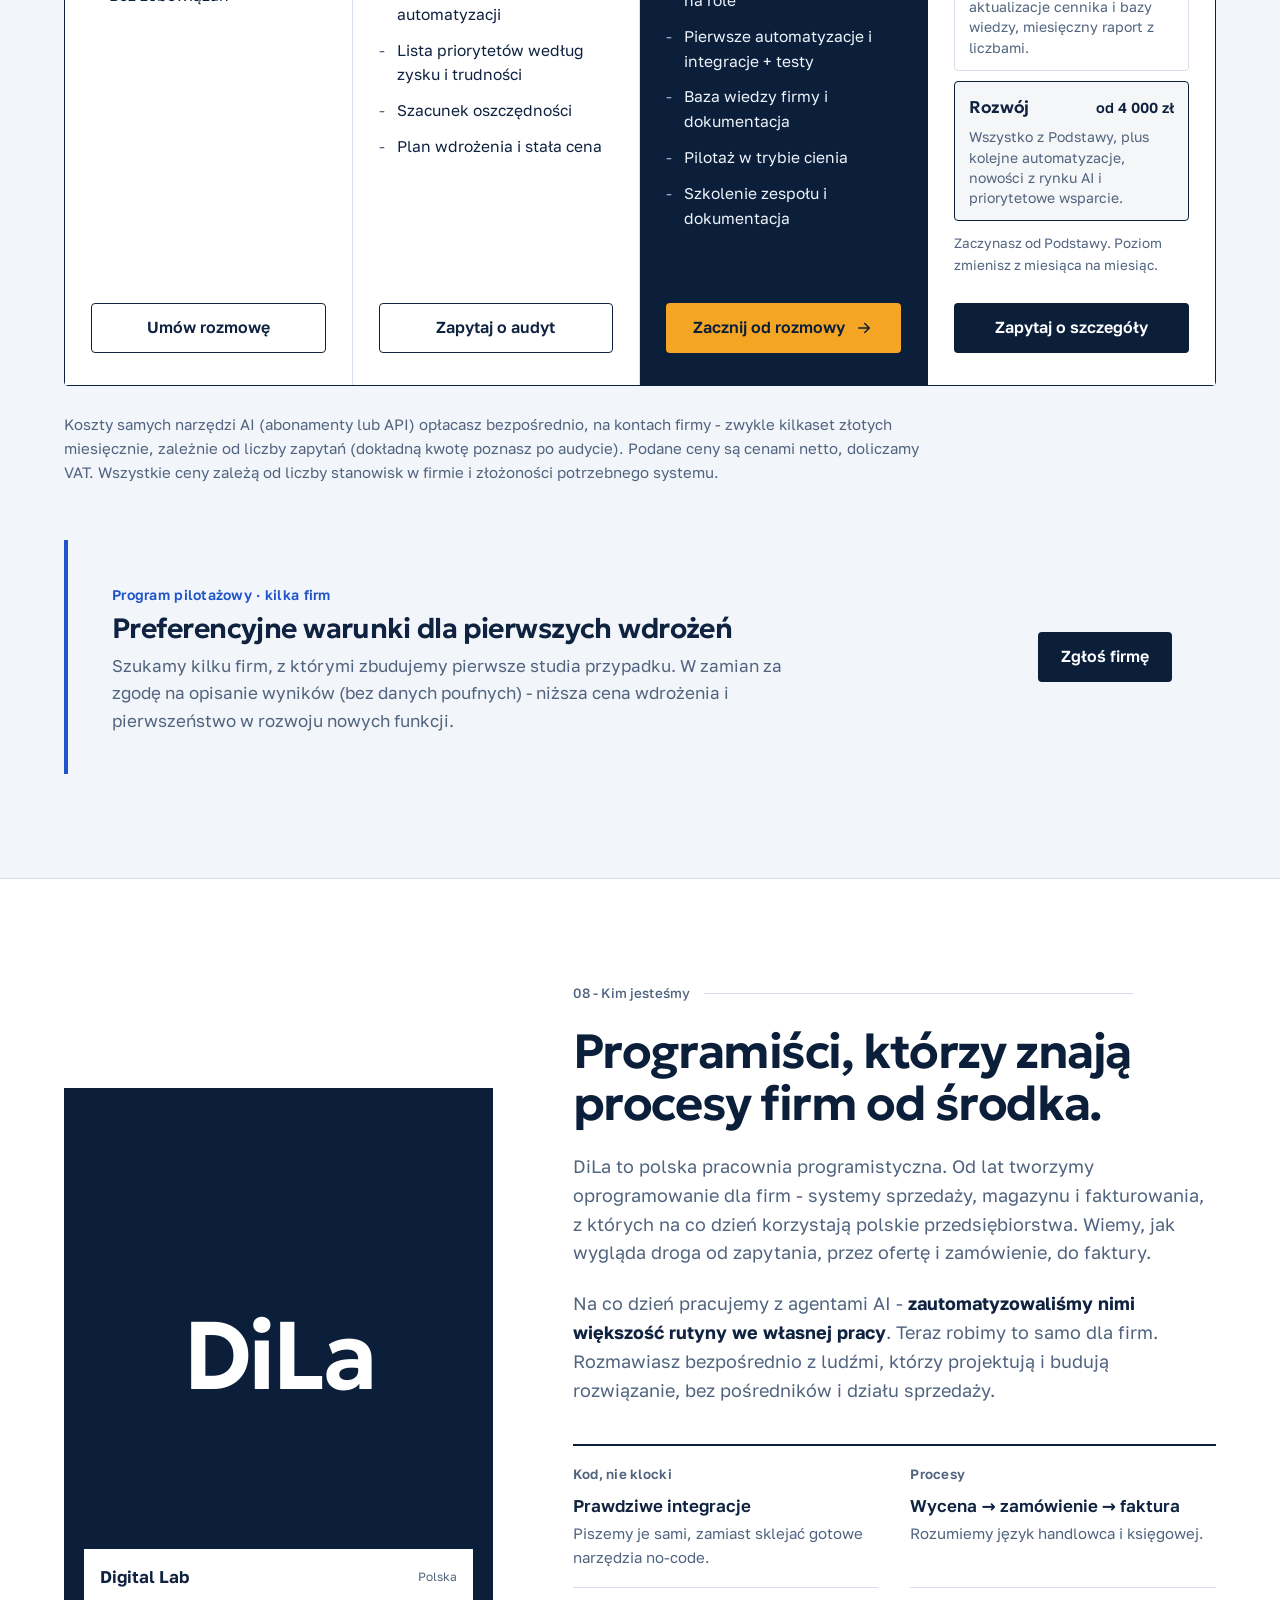
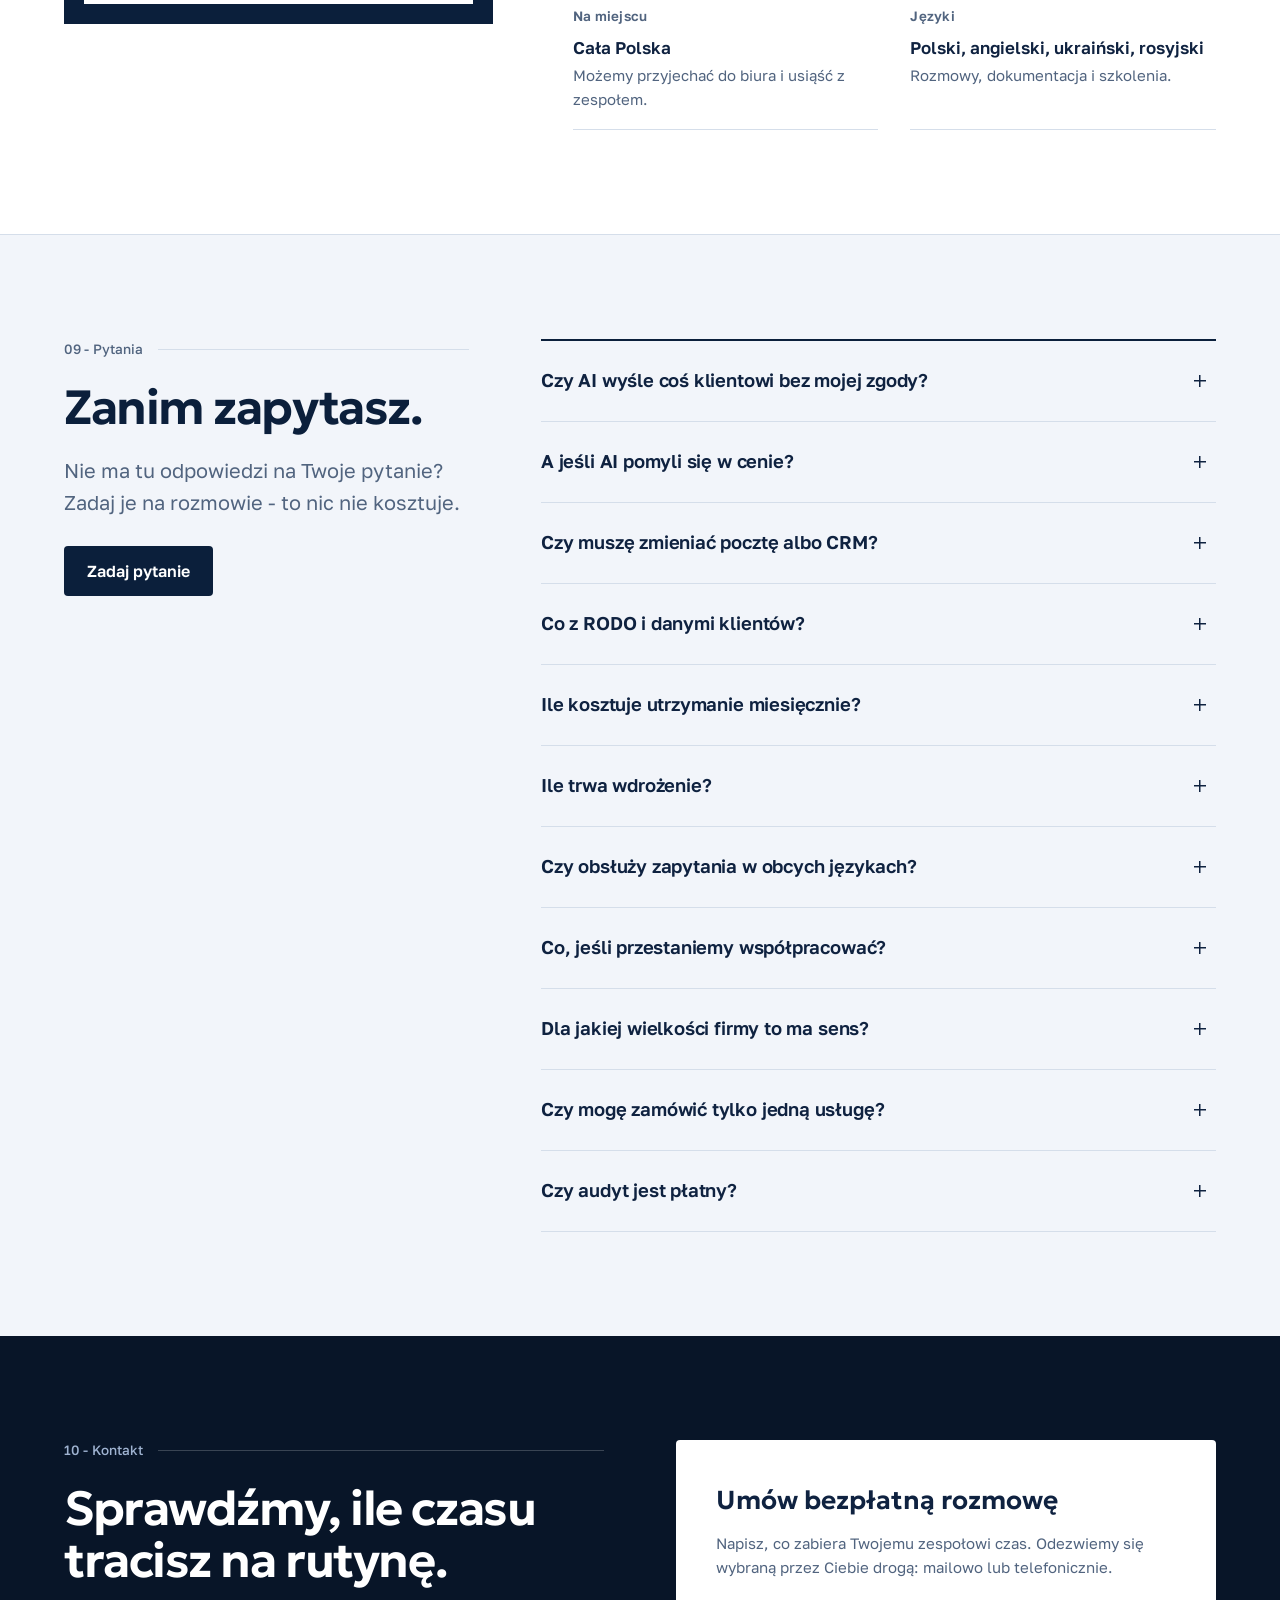
==== commit dd08966d: "Pricing: audit from 1000, care from 2000 with two tiers, price dependence note Co-Authored-By: Claud" ====
--- a/index.html
+++ b/index.html
@@ -753,8 +753,8 @@
       <article class="price reveal reveal-d1">
         <span class="price__k" data-i18n="pa.k">Krok 2 · jednorazowo</span>
         <h3 data-i18n="pa.t">Audyt</h3>
-        <div class="price__amount"><span class="price__value price__value--range">1&nbsp;500 - 3&nbsp;000&nbsp;zł</span><span class="price__unit" data-i18n="pz.net">netto</span></div>
-        <p class="price__desc" data-i18n="pa.d">Poznajemy procesy na każdym stanowisku, a Ty dostajesz plan z wyceną. Kwota zależy od wielkości firmy i jest w całości zaliczana na poczet wdrożenia.</p>
+        <div class="price__amount"><span class="price__from" data-i18n="pz.from">od</span><span class="price__value">1&nbsp;000&nbsp;zł</span><span class="price__unit" data-i18n="pz.net">netto</span></div>
+        <p class="price__desc" data-i18n="pa.d">Poznajemy procesy na każdym stanowisku, a Ty dostajesz plan z wyceną. Kwota zależy od liczby stanowisk i złożoności procesów i jest w całości zaliczana na poczet wdrożenia.</p>
         <ul class="price__list">
           <li><svg aria-hidden="true"><use href="#i-check"/></svg><span data-i18n="pa.a">Mapa procesów i zadań do automatyzacji</span></li>
           <li><svg aria-hidden="true"><use href="#i-check"/></svg><span data-i18n="pa.b">Lista priorytetów według zysku i trudności</span></li>
@@ -784,22 +784,25 @@
       <article class="price reveal reveal-d3">
         <span class="price__k" data-i18n="pz.3k">Krok 4 · miesięcznie</span>
         <h3 data-i18n="pz.3t">Opieka i rozwój</h3>
-        <div class="price__amount"><span class="price__from" data-i18n="pz.from">od</span><span class="price__value">1&nbsp;000&nbsp;zł</span><span class="price__unit" data-i18n="pz.3u">netto / mies.</span></div>
+        <div class="price__amount"><span class="price__from" data-i18n="pz.from">od</span><span class="price__value">2&nbsp;000&nbsp;zł</span><span class="price__unit" data-i18n="pz.3u">netto / mies.</span></div>
         <p class="price__desc" data-i18n="pz.3d">Nie tylko utrzymujemy to, co zbudowane: obsługujemy wszystkie nowości na rynku AI i trzymamy system aktualnym.</p>
-        <ul class="price__list">
-          <li><svg aria-hidden="true"><use href="#i-check"/></svg><span data-i18n="pz.3a">Monitoring i poprawki</span></li>
-          <li><svg aria-hidden="true"><use href="#i-check"/></svg><span data-i18n="pz.3g">Wdrażanie nowości z rynku AI</span></li>
-          <li><svg aria-hidden="true"><use href="#i-check"/></svg><span data-i18n="pz.3b">Aktualizacje cennika i bazy wiedzy</span></li>
-          <li><svg aria-hidden="true"><use href="#i-check"/></svg><span data-i18n="pz.3c">Miesięczny raport z liczbami</span></li>
-          <li><svg aria-hidden="true"><use href="#i-check"/></svg><span data-i18n="pz.3e">Kolejne automatyzacje</span></li>
-          <li><svg aria-hidden="true"><use href="#i-check"/></svg><span data-i18n="pz.3f">Wsparcie</span></li>
-        </ul>
+        <div class="tiers">
+          <div class="tier">
+            <div class="tier__head"><b data-i18n="pz.t1n">Podstawa</b><span class="tier__price"><span data-i18n="pz.from">od</span> 2&nbsp;000&nbsp;zł</span></div>
+            <p class="tier__d" data-i18n="pz.t1d">Monitoring i poprawki, aktualizacje cennika i bazy wiedzy, miesięczny raport z liczbami.</p>
+          </div>
+          <div class="tier tier--plus">
+            <div class="tier__head"><b data-i18n="pz.t2n">Rozwój</b><span class="tier__price"><span data-i18n="pz.from">od</span> 4&nbsp;000&nbsp;zł</span></div>
+            <p class="tier__d" data-i18n="pz.t2d">Wszystko z Podstawy, plus kolejne automatyzacje, nowości z rynku AI i priorytetowe wsparcie.</p>
+          </div>
+          <p class="tier__s" data-i18n="pz.ts">Zaczynasz od Podstawy. Poziom zmienisz z miesiąca na miesiąc.</p>
+        </div>
         <a class="btn btn--ink btn--block" href="#kontakt" data-i18n="pz.3cta">Zapytaj o szczegóły</a>
       </article>
     </div>
 
     <p class="pricing__note reveal"><svg aria-hidden="true"><use href="#i-info"/></svg>
-      <span data-i18n="pz.note">Koszty samych narzędzi AI (abonamenty lub API) opłacasz bezpośrednio, na kontach firmy - zwykle kilkaset złotych miesięcznie, zależnie od liczby zapytań (dokładną kwotę poznasz po audycie). Podane ceny są cenami netto, doliczamy VAT.</span></p>
+      <span data-i18n="pz.note">Koszty samych narzędzi AI (abonamenty lub API) opłacasz bezpośrednio, na kontach firmy - zwykle kilkaset złotych miesięcznie, zależnie od liczby zapytań (dokładną kwotę poznasz po audycie). Podane ceny są cenami netto, doliczamy VAT. Wszystkie ceny zależą od liczby stanowisk w firmie i złożoności potrzebnego systemu.</span></p>
 
     <div class="pilot reveal">
       <div class="pilot__seats" aria-hidden="true"><i></i><i></i><i></i></div>
@@ -863,7 +866,7 @@
       </details>
       <details class="faq__item">
         <summary data-i18n="fq.5q">Ile kosztuje utrzymanie miesięcznie?</summary>
-        <div class="faq__a"><p data-i18n="fq.5a">Dwa składniki: opieka i rozwój (od 1&nbsp;000 zł netto miesięcznie) oraz koszt samych narzędzi AI, płacony bezpośrednio przez firmę - zwykle kilkaset złotych miesięcznie, ale przed audytem trudno podać dokładną kwotę. Opieka nie jest obowiązkowa, jednak technologie AI zmieniają się bardzo szybko, więc bez aktualizacji skuteczność systemu może szybko spadać, niezależnie od tego, co obiecują inni. Dokładną kwotę szacujemy w audycie, na podstawie liczby Twoich zapytań.</p></div>
+        <div class="faq__a"><p data-i18n="fq.5a">Dwa składniki: opieka i rozwój (od 2&nbsp;000 zł netto miesięcznie) oraz koszt samych narzędzi AI, płacony bezpośrednio przez firmę - zwykle kilkaset złotych miesięcznie, ale przed audytem trudno podać dokładną kwotę. Opieka nie jest obowiązkowa, jednak technologie AI zmieniają się bardzo szybko, więc bez aktualizacji skuteczność systemu może szybko spadać, niezależnie od tego, co obiecują inni. Dokładną kwotę szacujemy w audycie, na podstawie liczby Twoich zapytań.</p></div>
       </details>
       <details class="faq__item">
         <summary data-i18n="fq.6q">Ile trwa wdrożenie?</summary>
--- a/assets/css/design.css
+++ b/assets/css/design.css
@@ -573,3 +573,13 @@
 .path__note { margin-top: 32px; padding-top: 18px; border-top: 1px solid rgba(255, 255, 255, .18); color: #b7c6dd; max-width: 72ch; }
 @media (max-width: 1100px) { .path__list { grid-template-columns: repeat(2, 1fr); } }
 @media (max-width: 640px) { .path__list { grid-template-columns: 1fr; gap: 28px; } .path { margin-bottom: 64px; } }
+
+/* Opieka: dwa poziomy */
+.tiers { margin: 22px 0 26px; display: grid; gap: 10px; }
+.tier { border: 1px solid var(--line); border-radius: 4px; padding: 12px 14px; background: #fff; }
+.tier--plus { border-color: var(--navy); background: rgba(11, 31, 59, .04); }
+.tier__head { display: flex; justify-content: space-between; align-items: baseline; gap: 10px; }
+.tier__head b { font-family: var(--f-display); font-weight: 600; font-size: 17px; }
+.tier__price { font-size: 14.5px; font-weight: 600; white-space: nowrap; }
+.tier__d { margin-top: 6px; font-size: 14px; color: var(--muted); line-height: 1.45; }
+.tier__s { font-size: 13.5px; color: var(--muted); margin-top: 2px; }
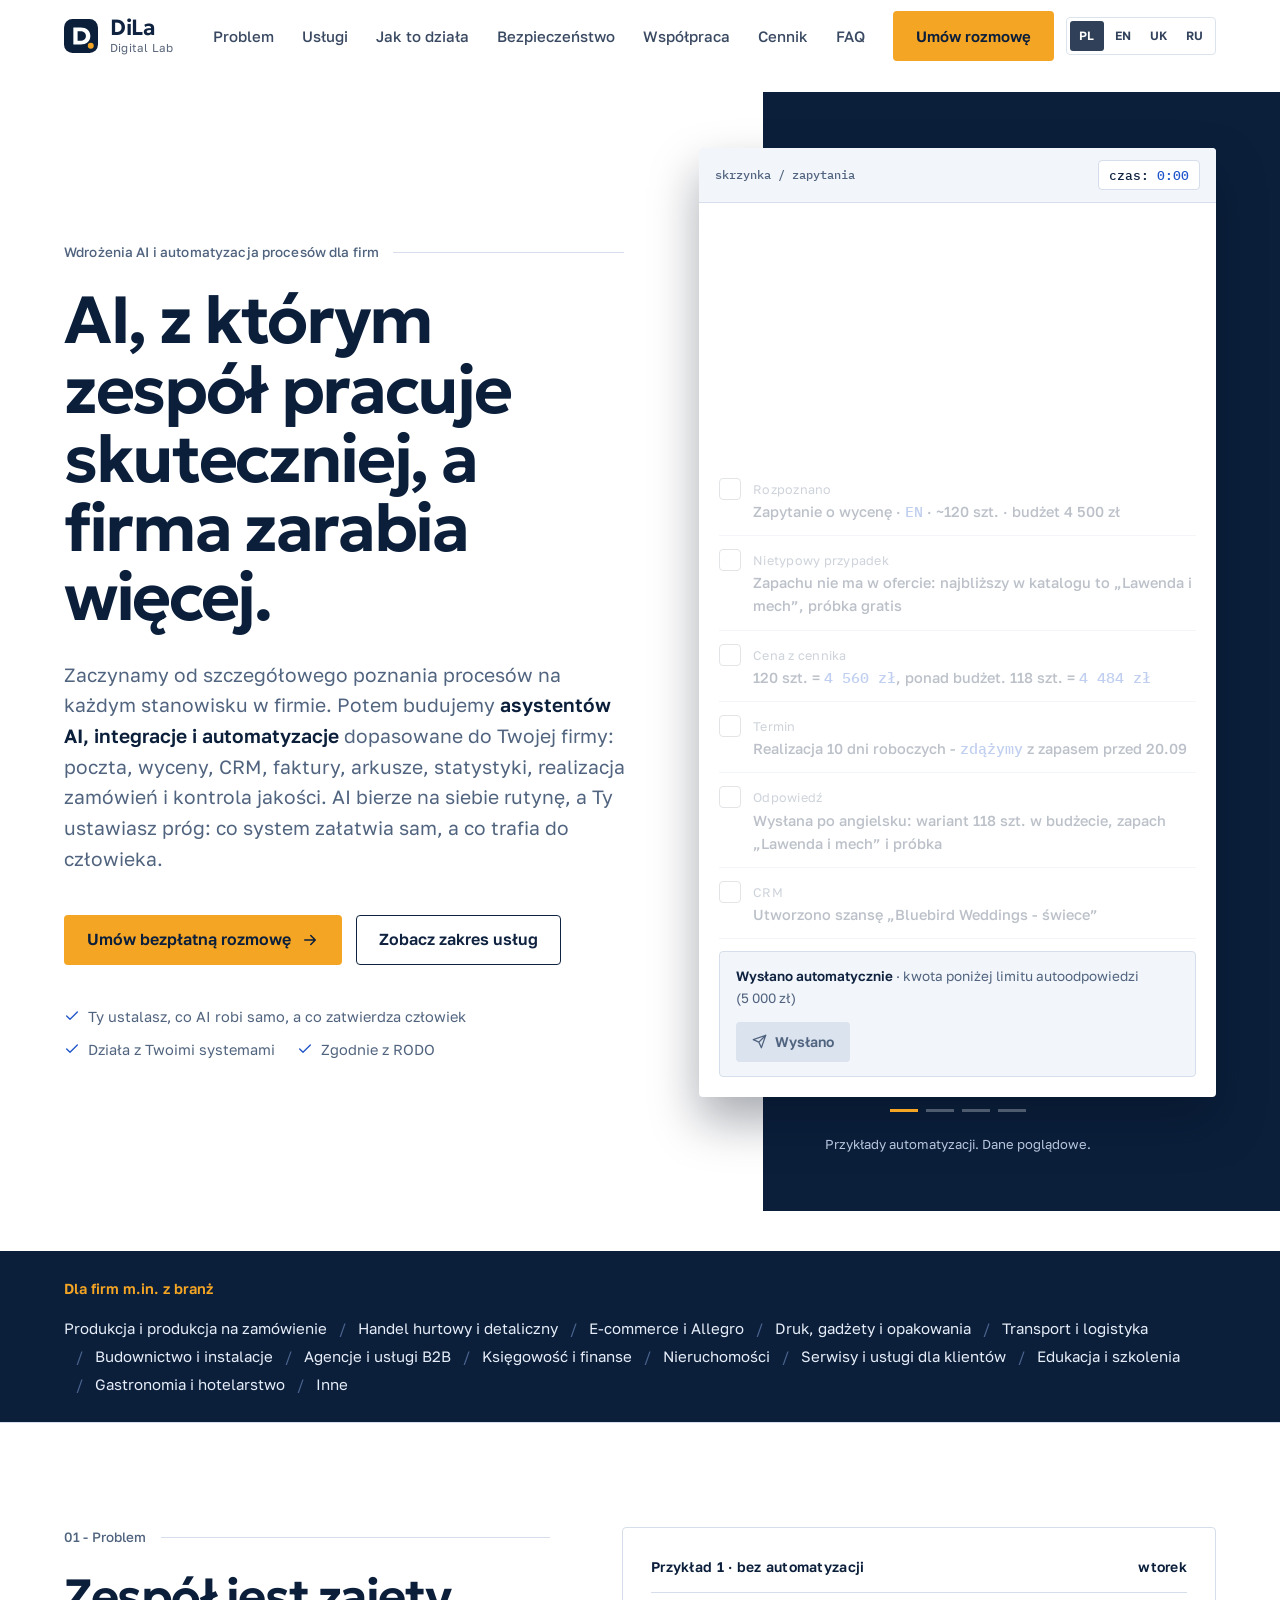
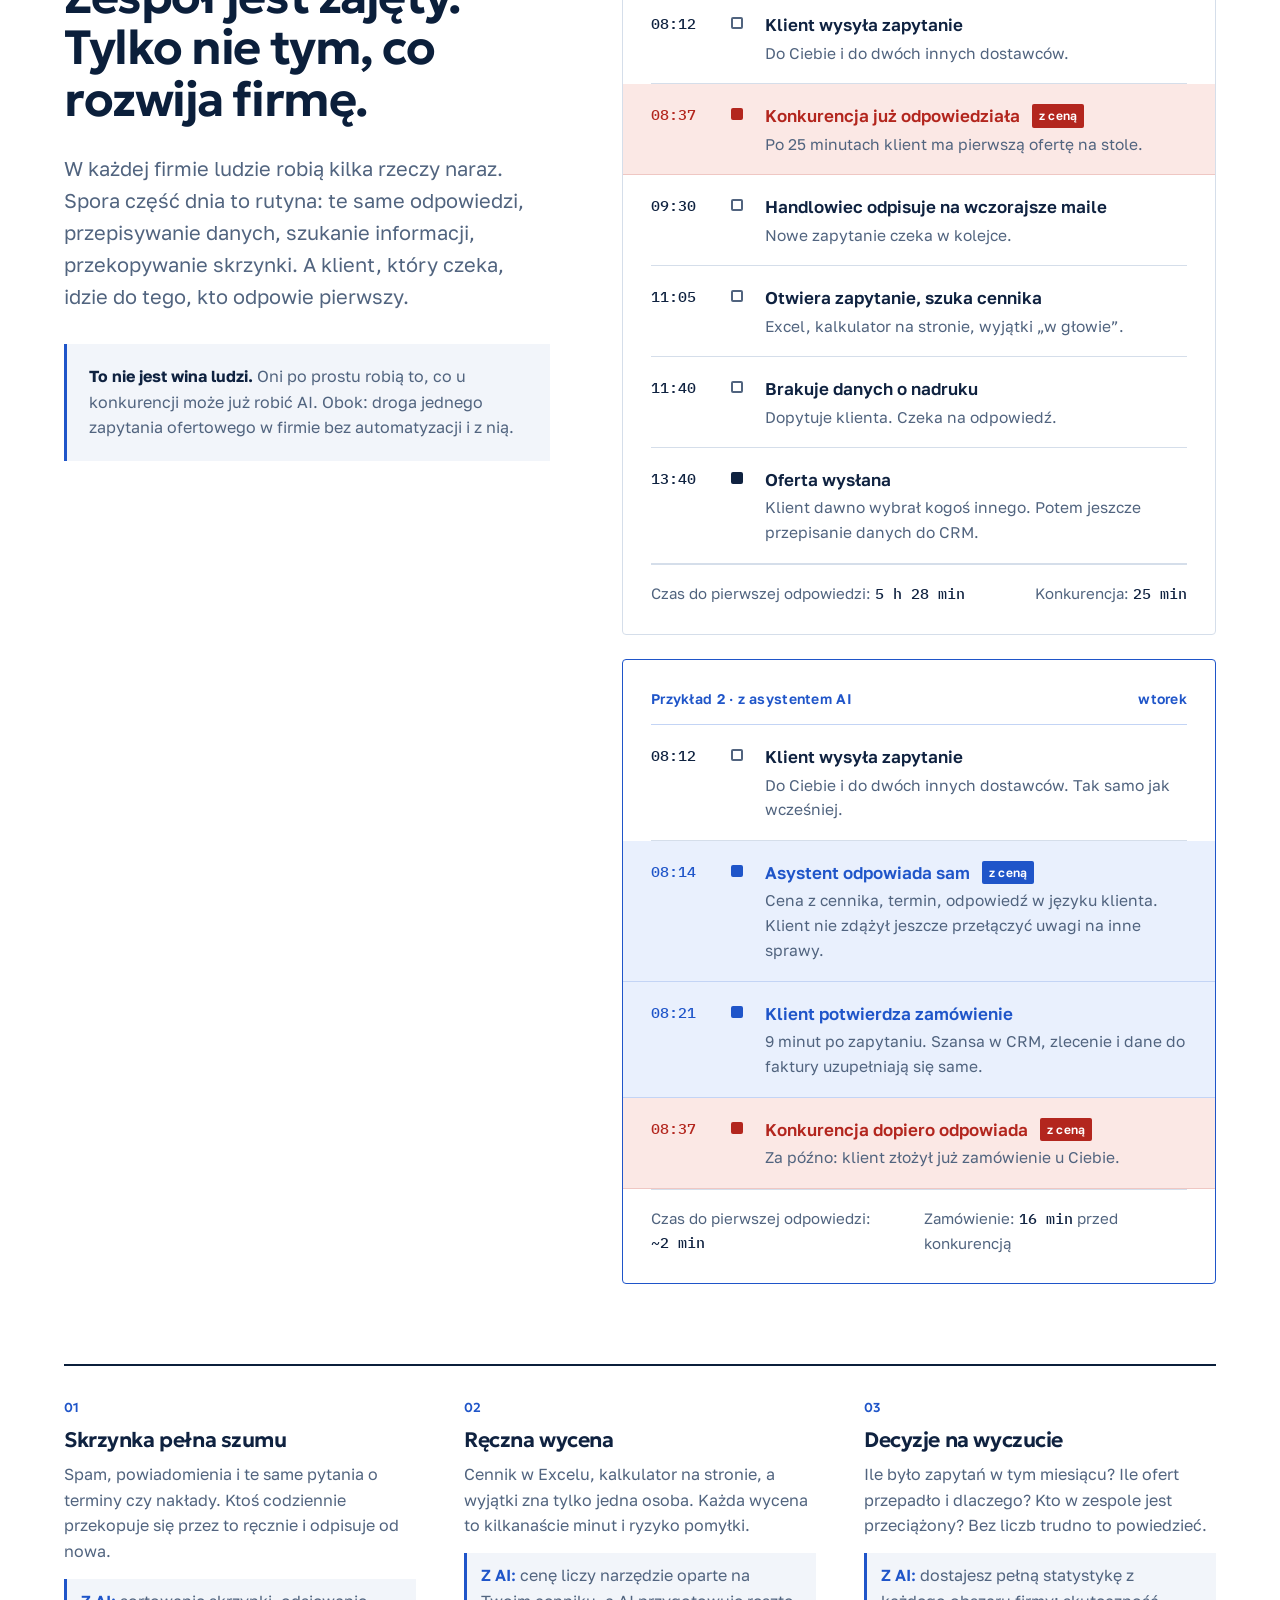
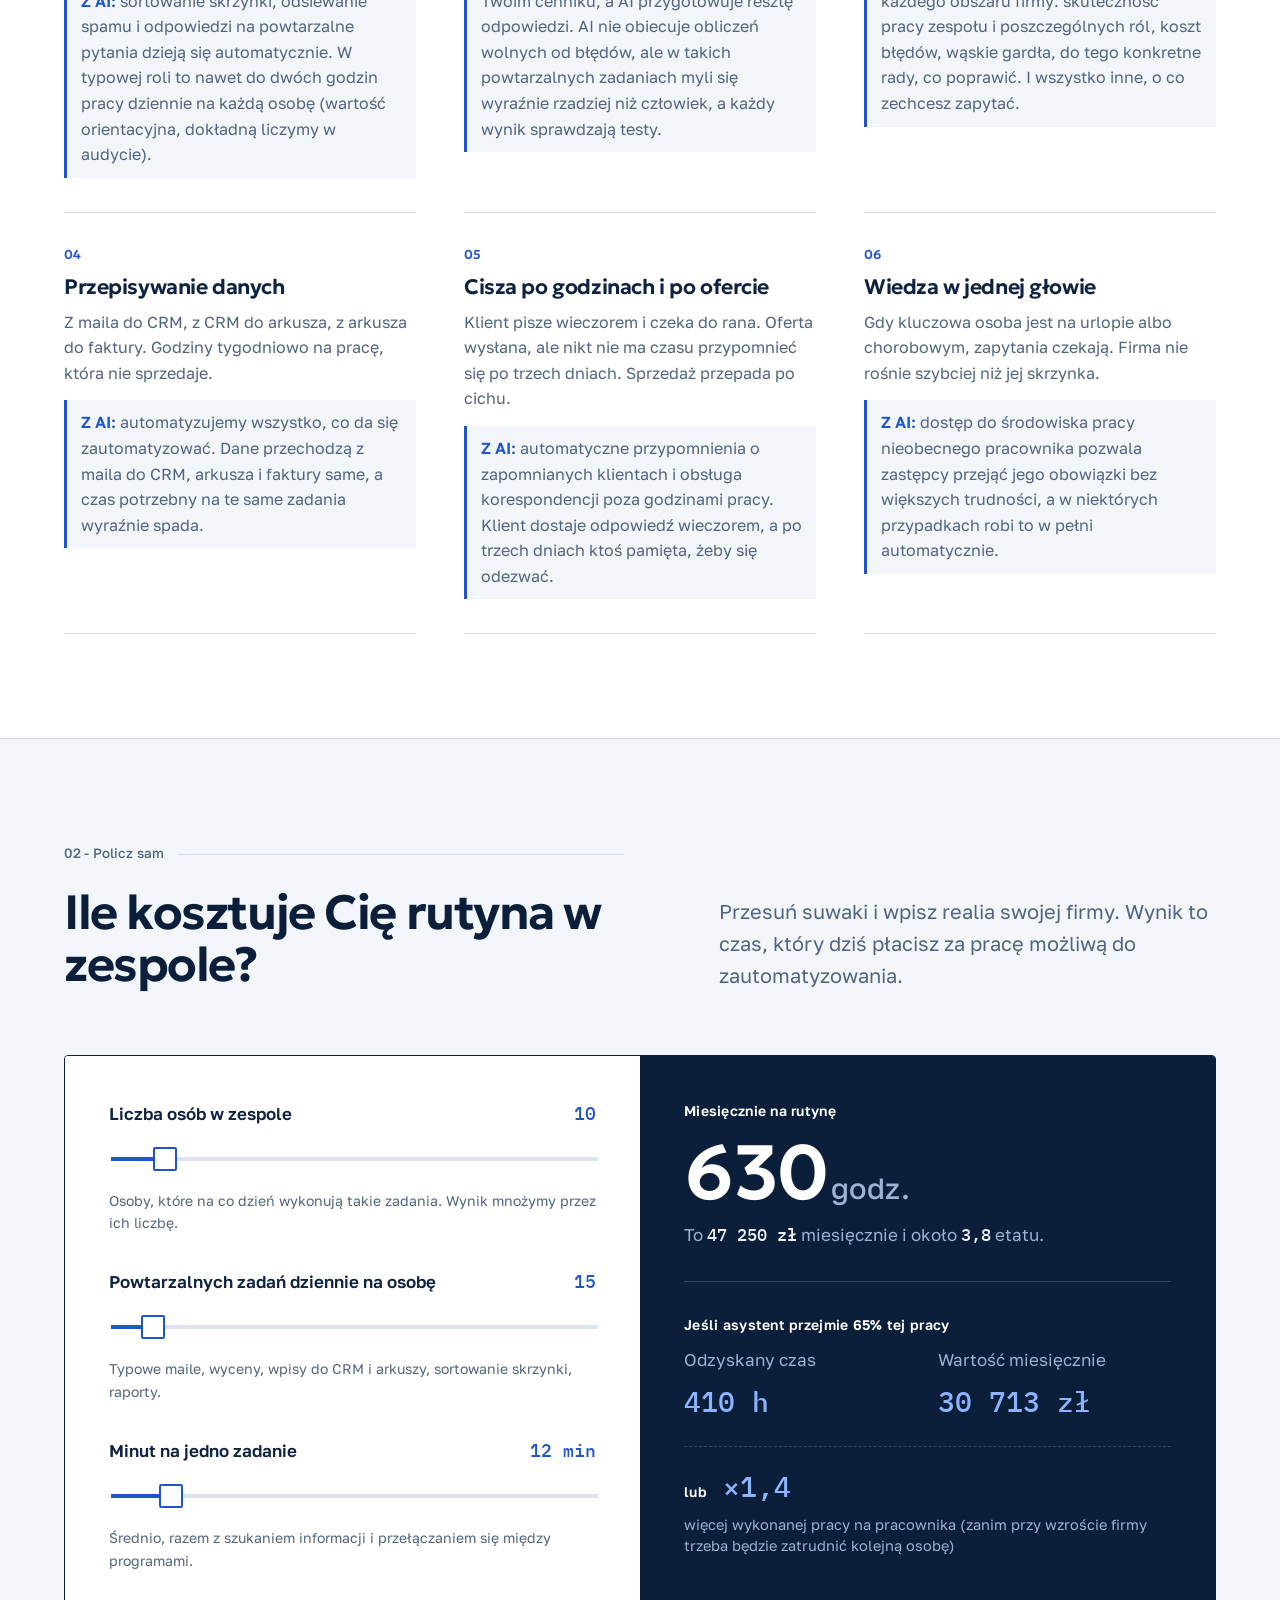
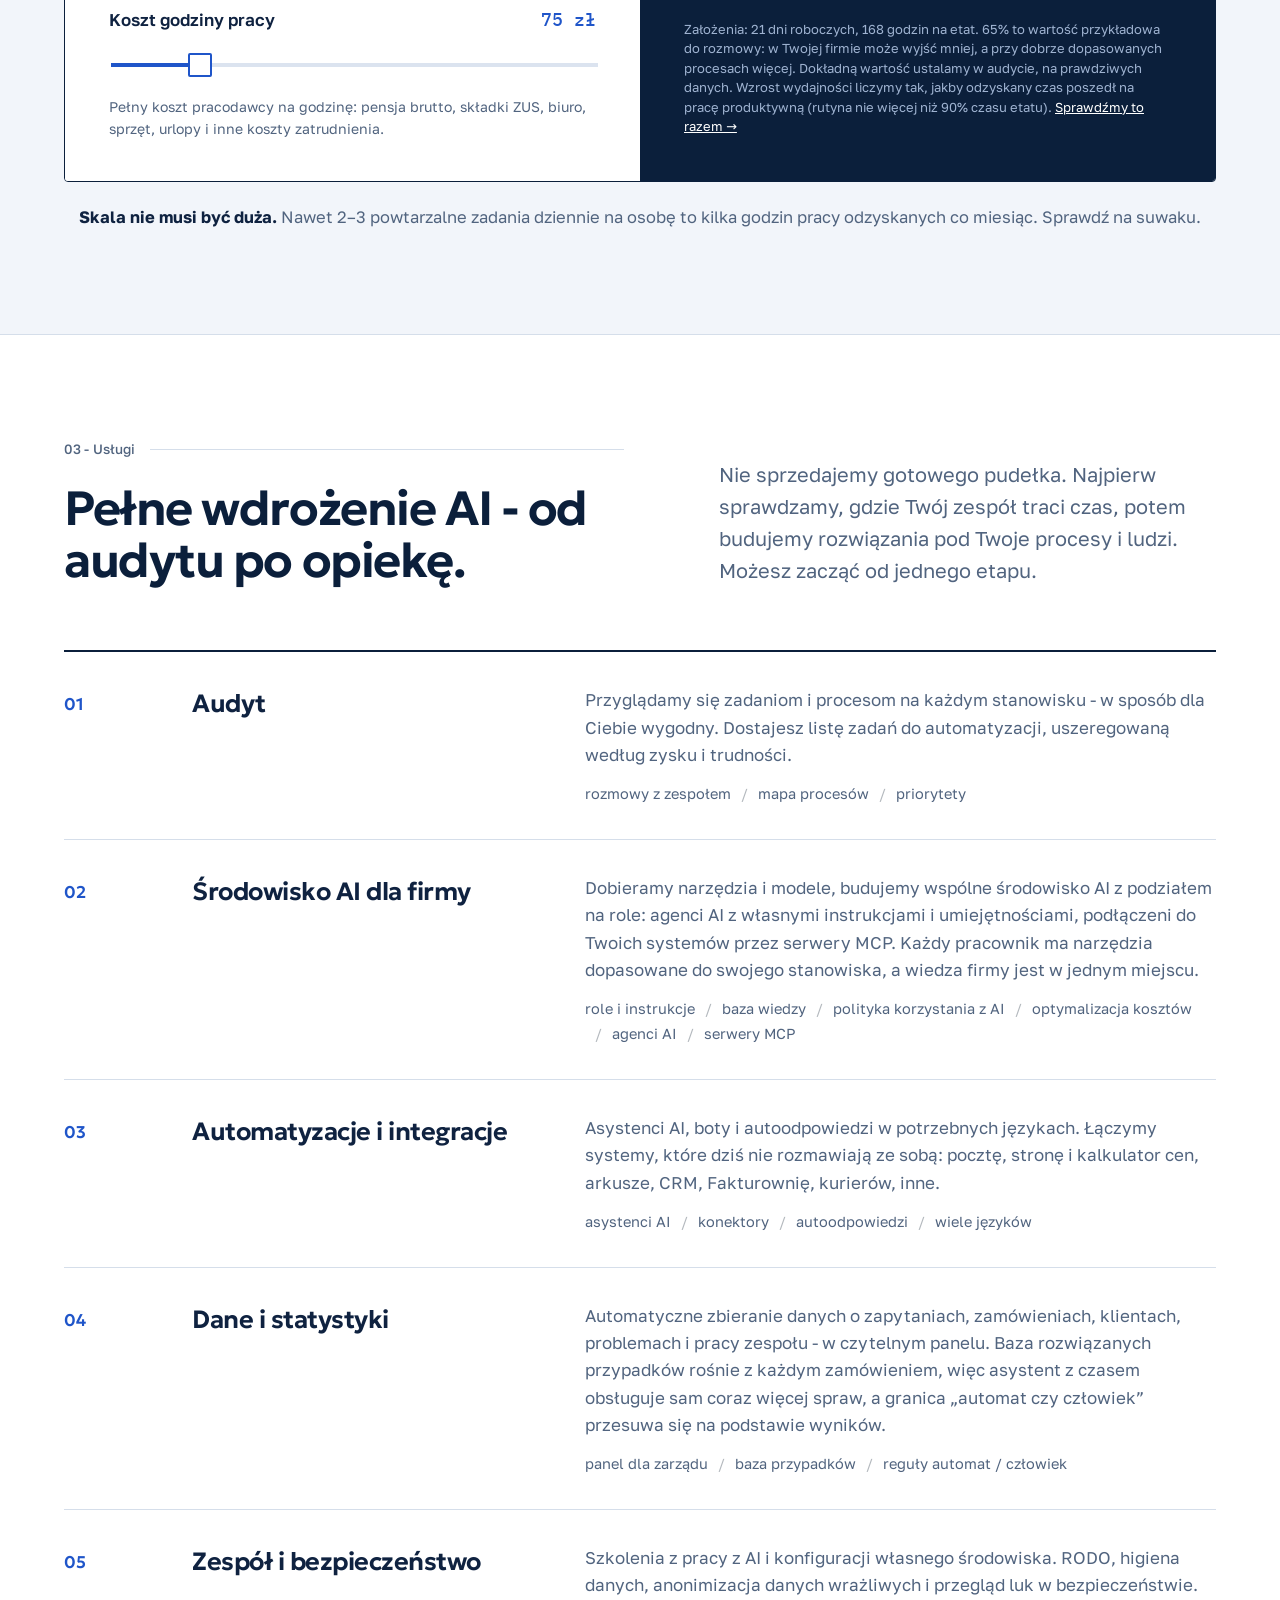
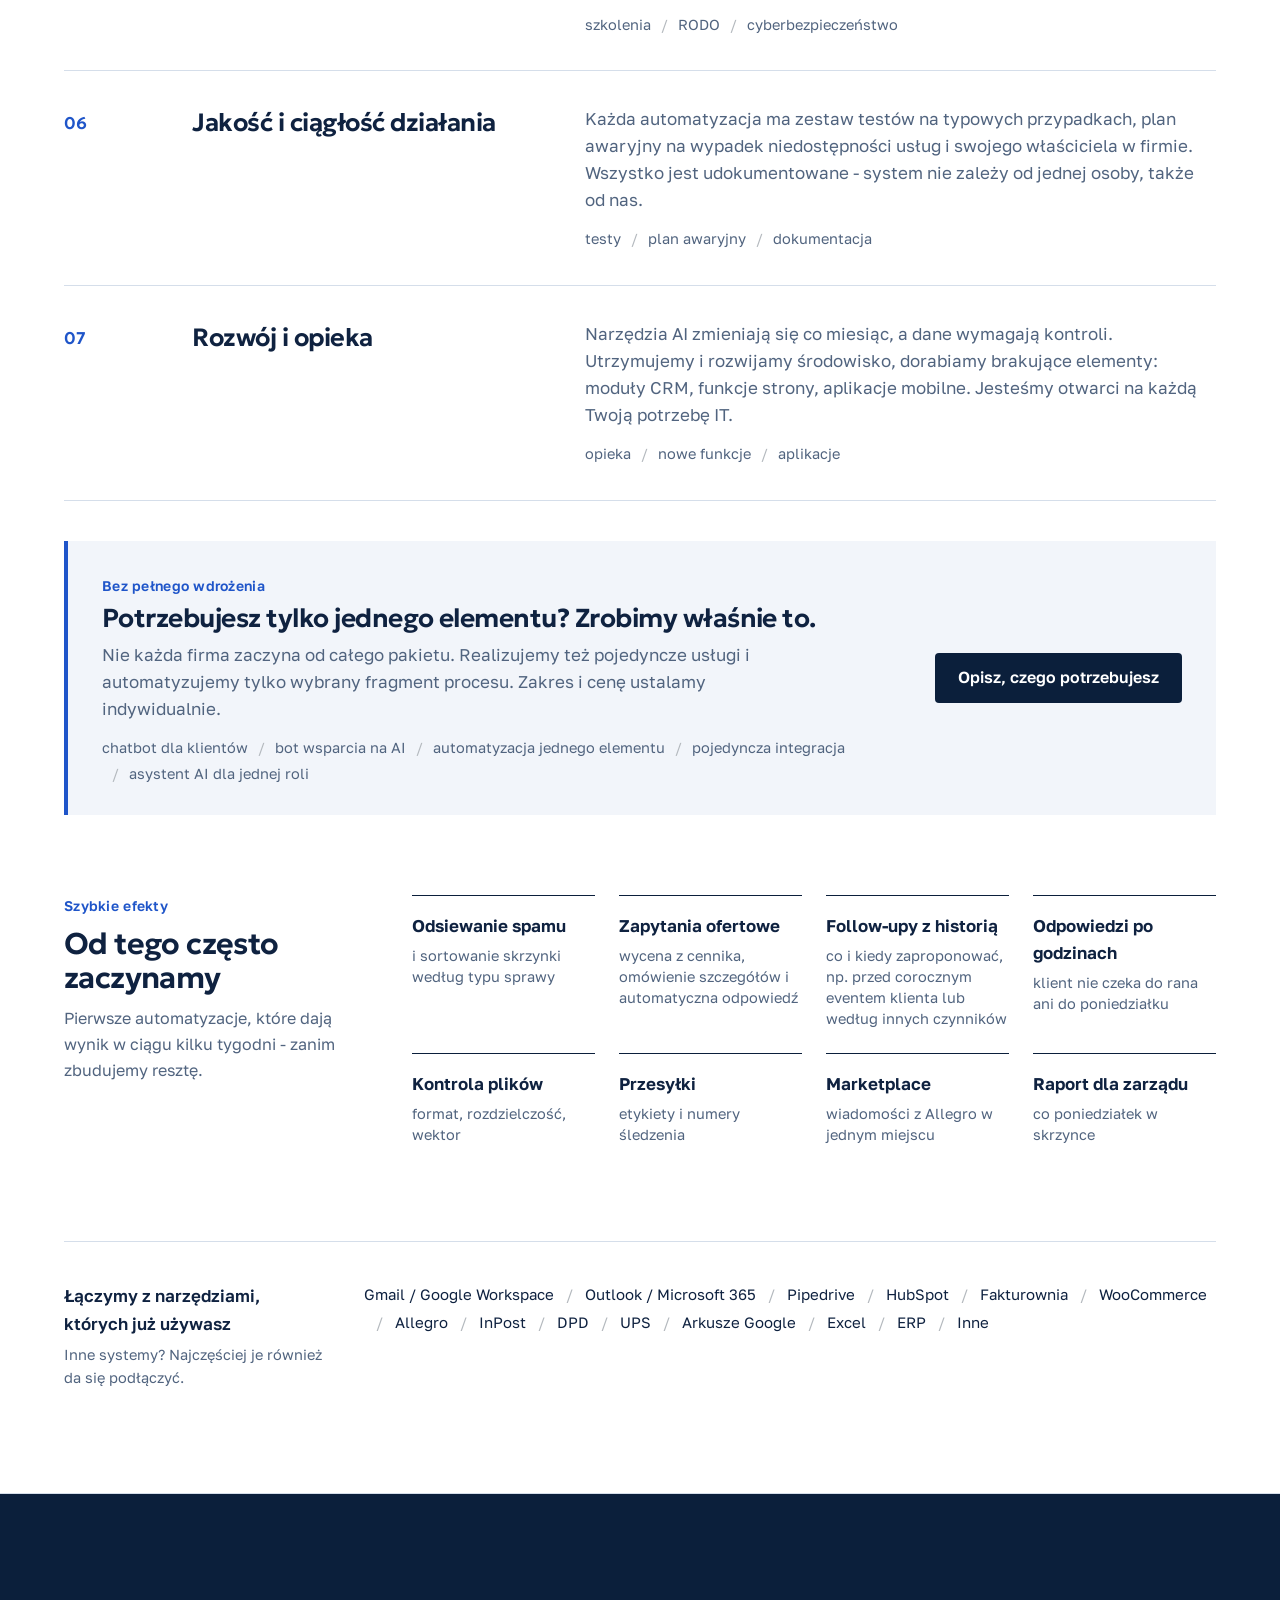
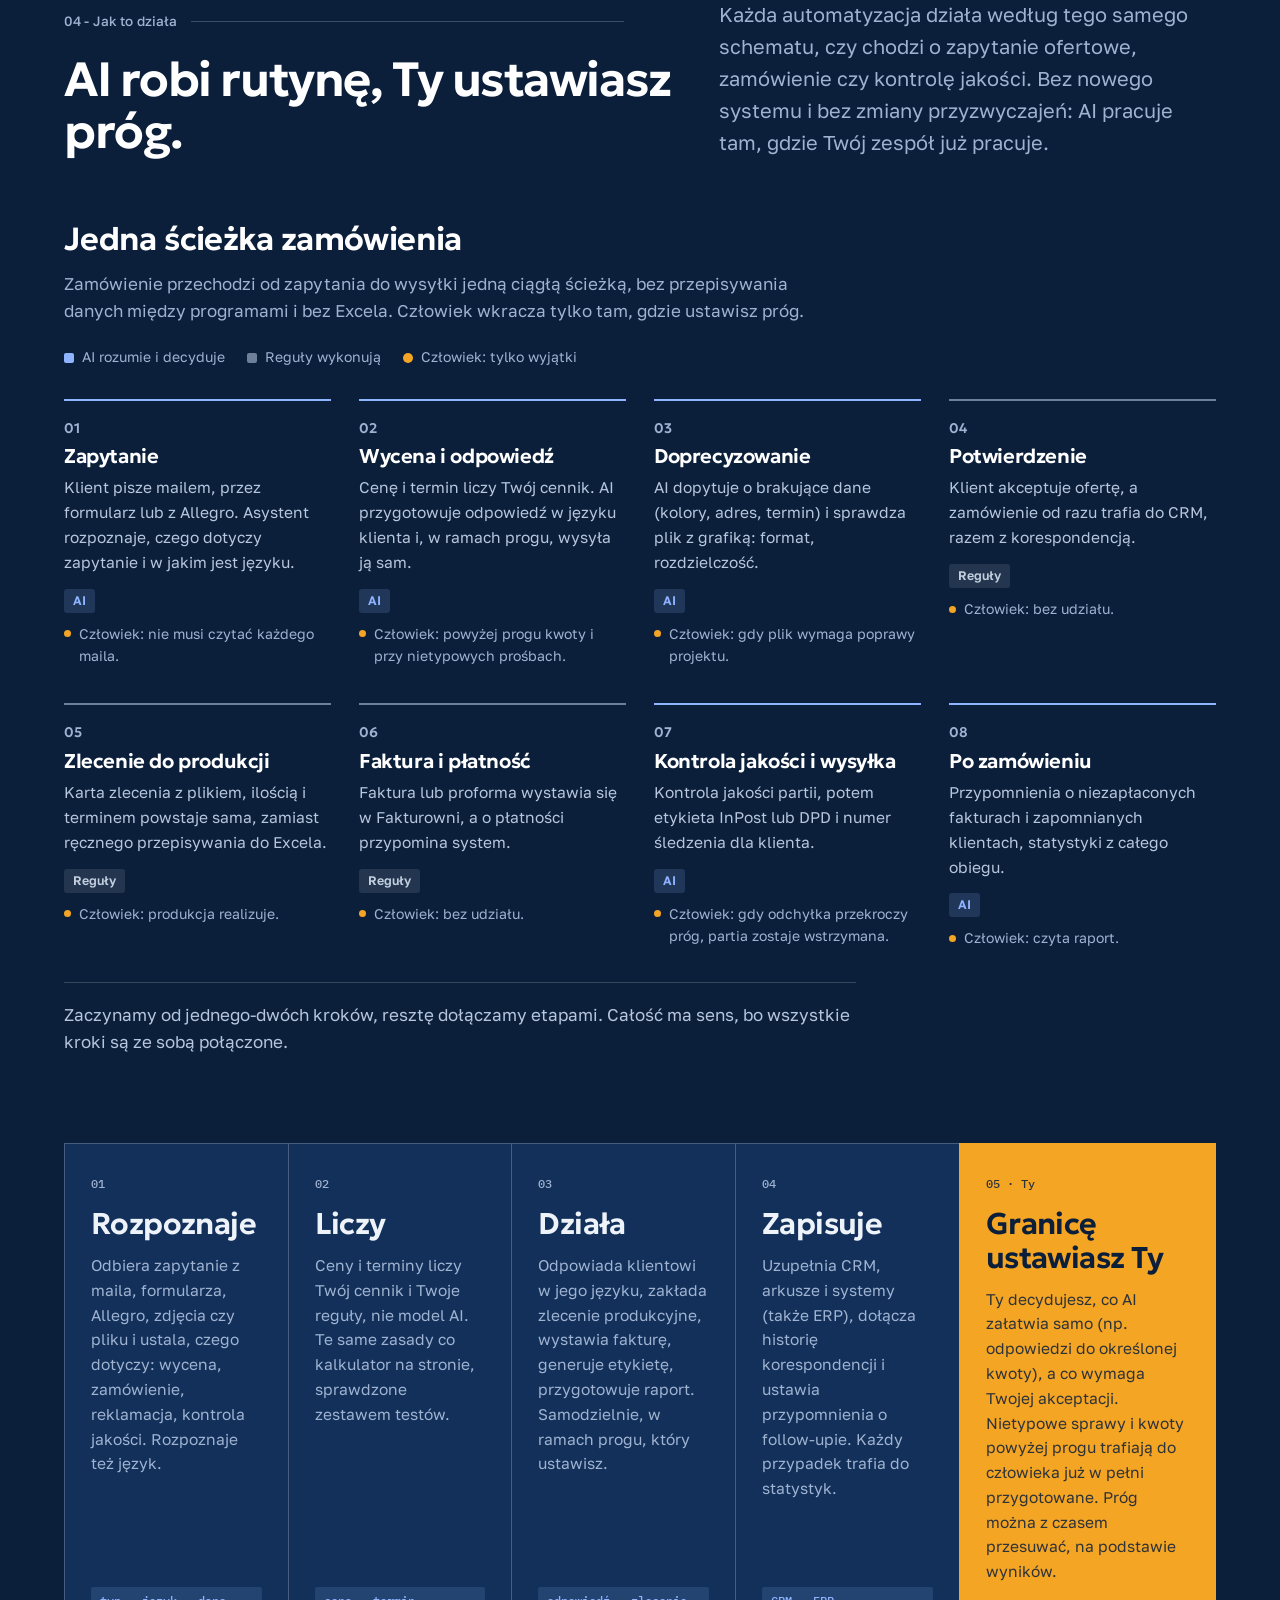
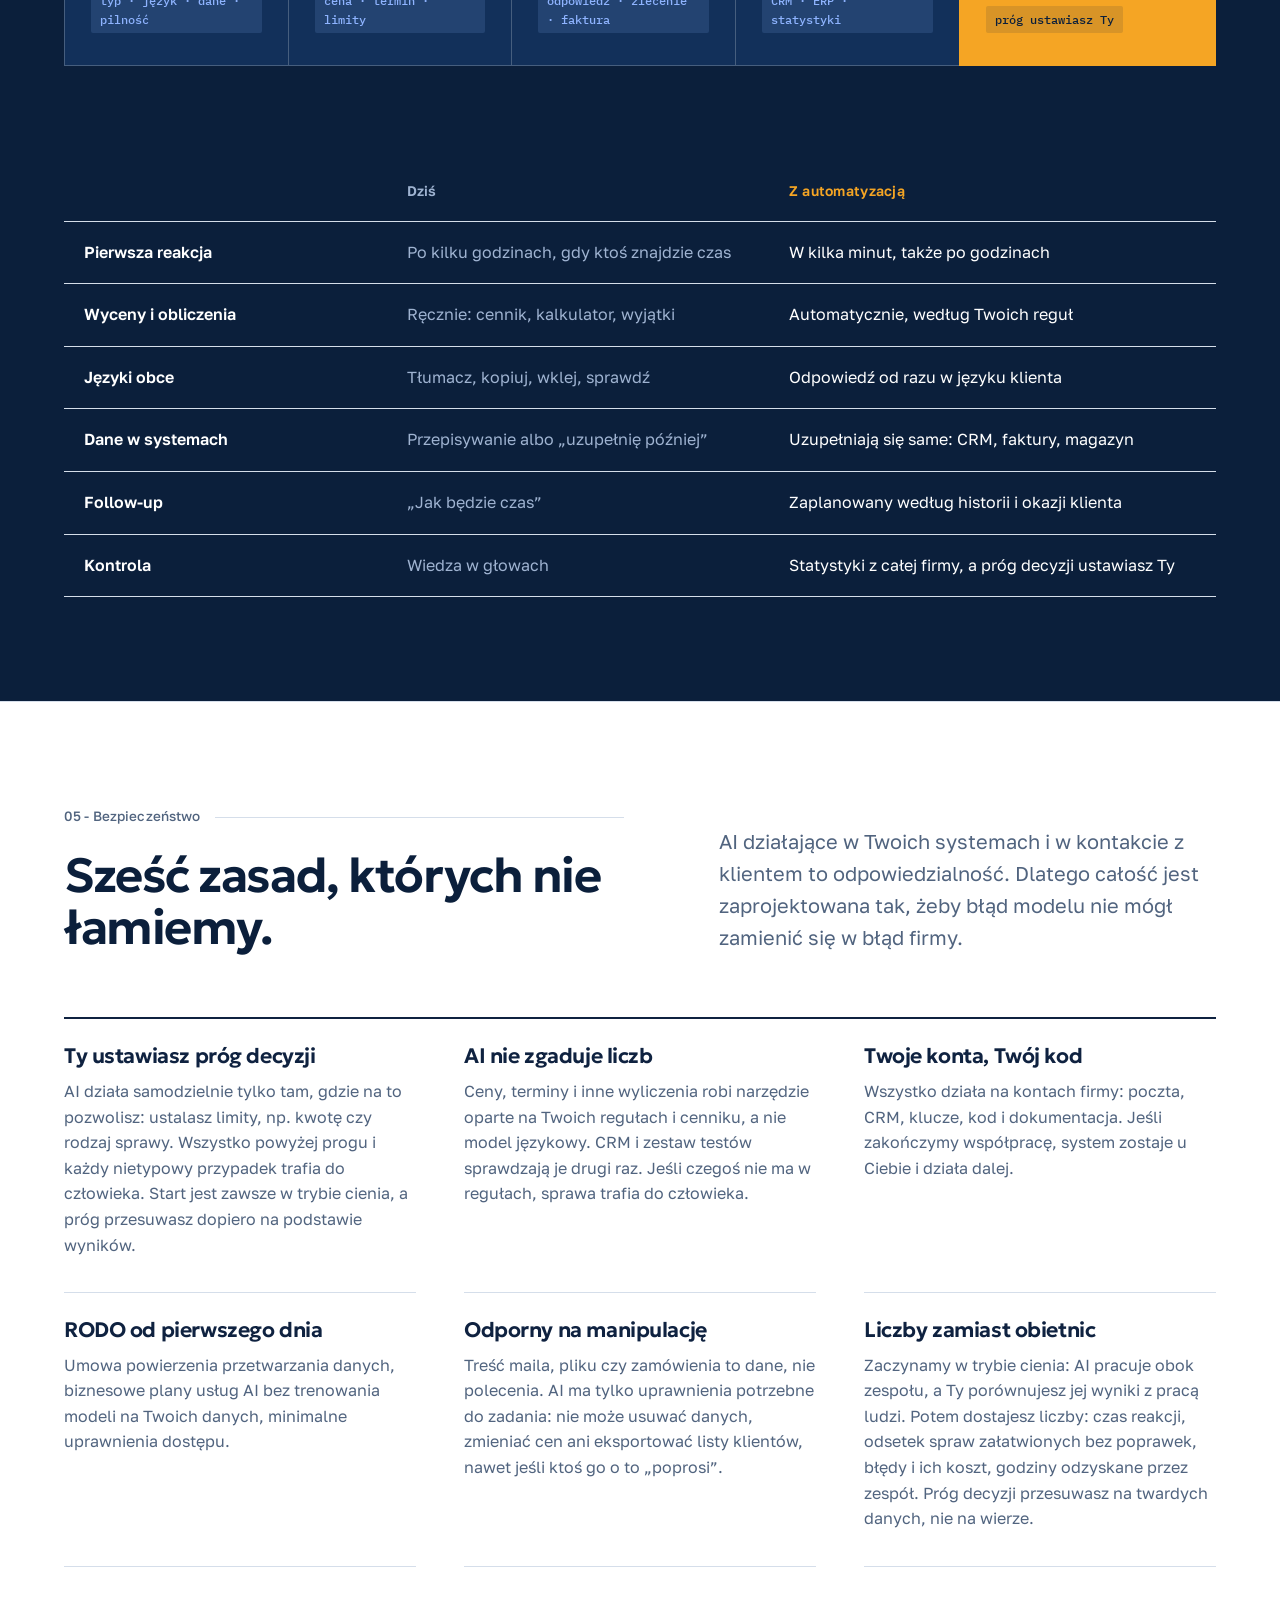
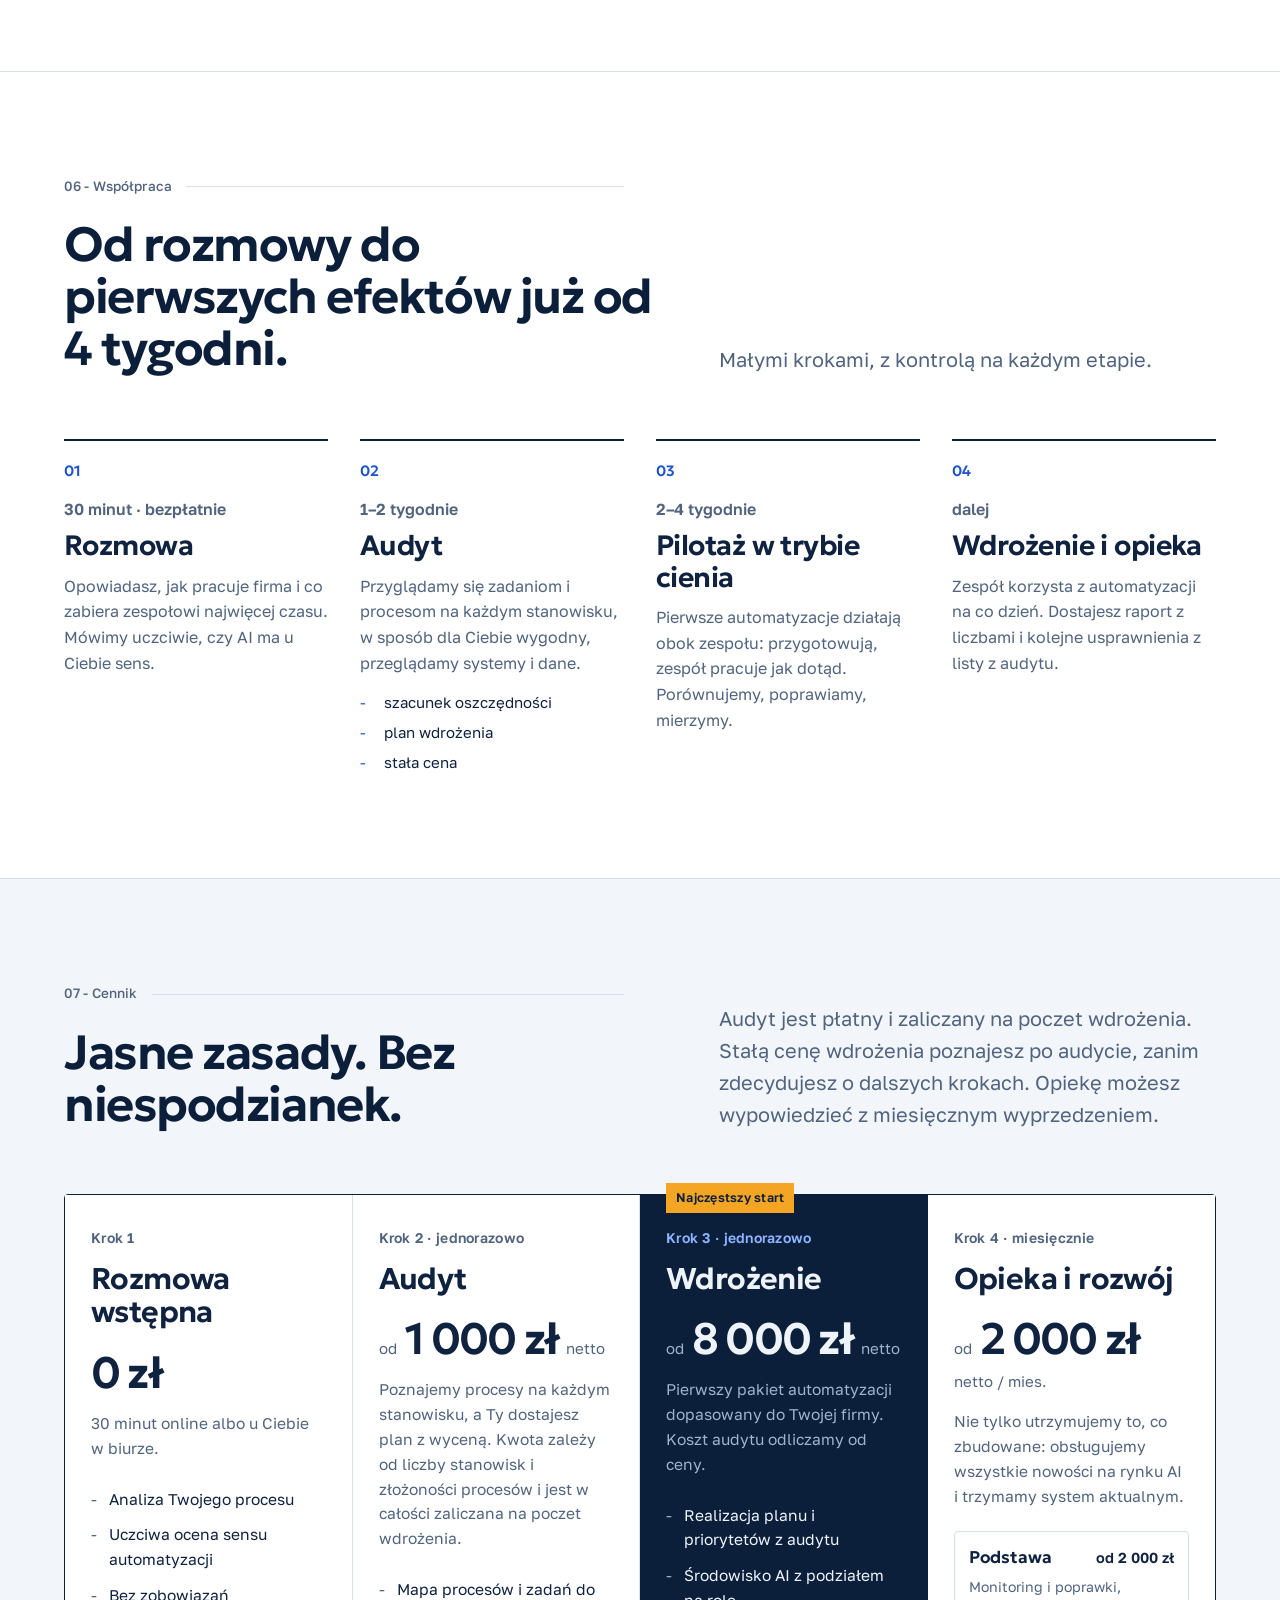
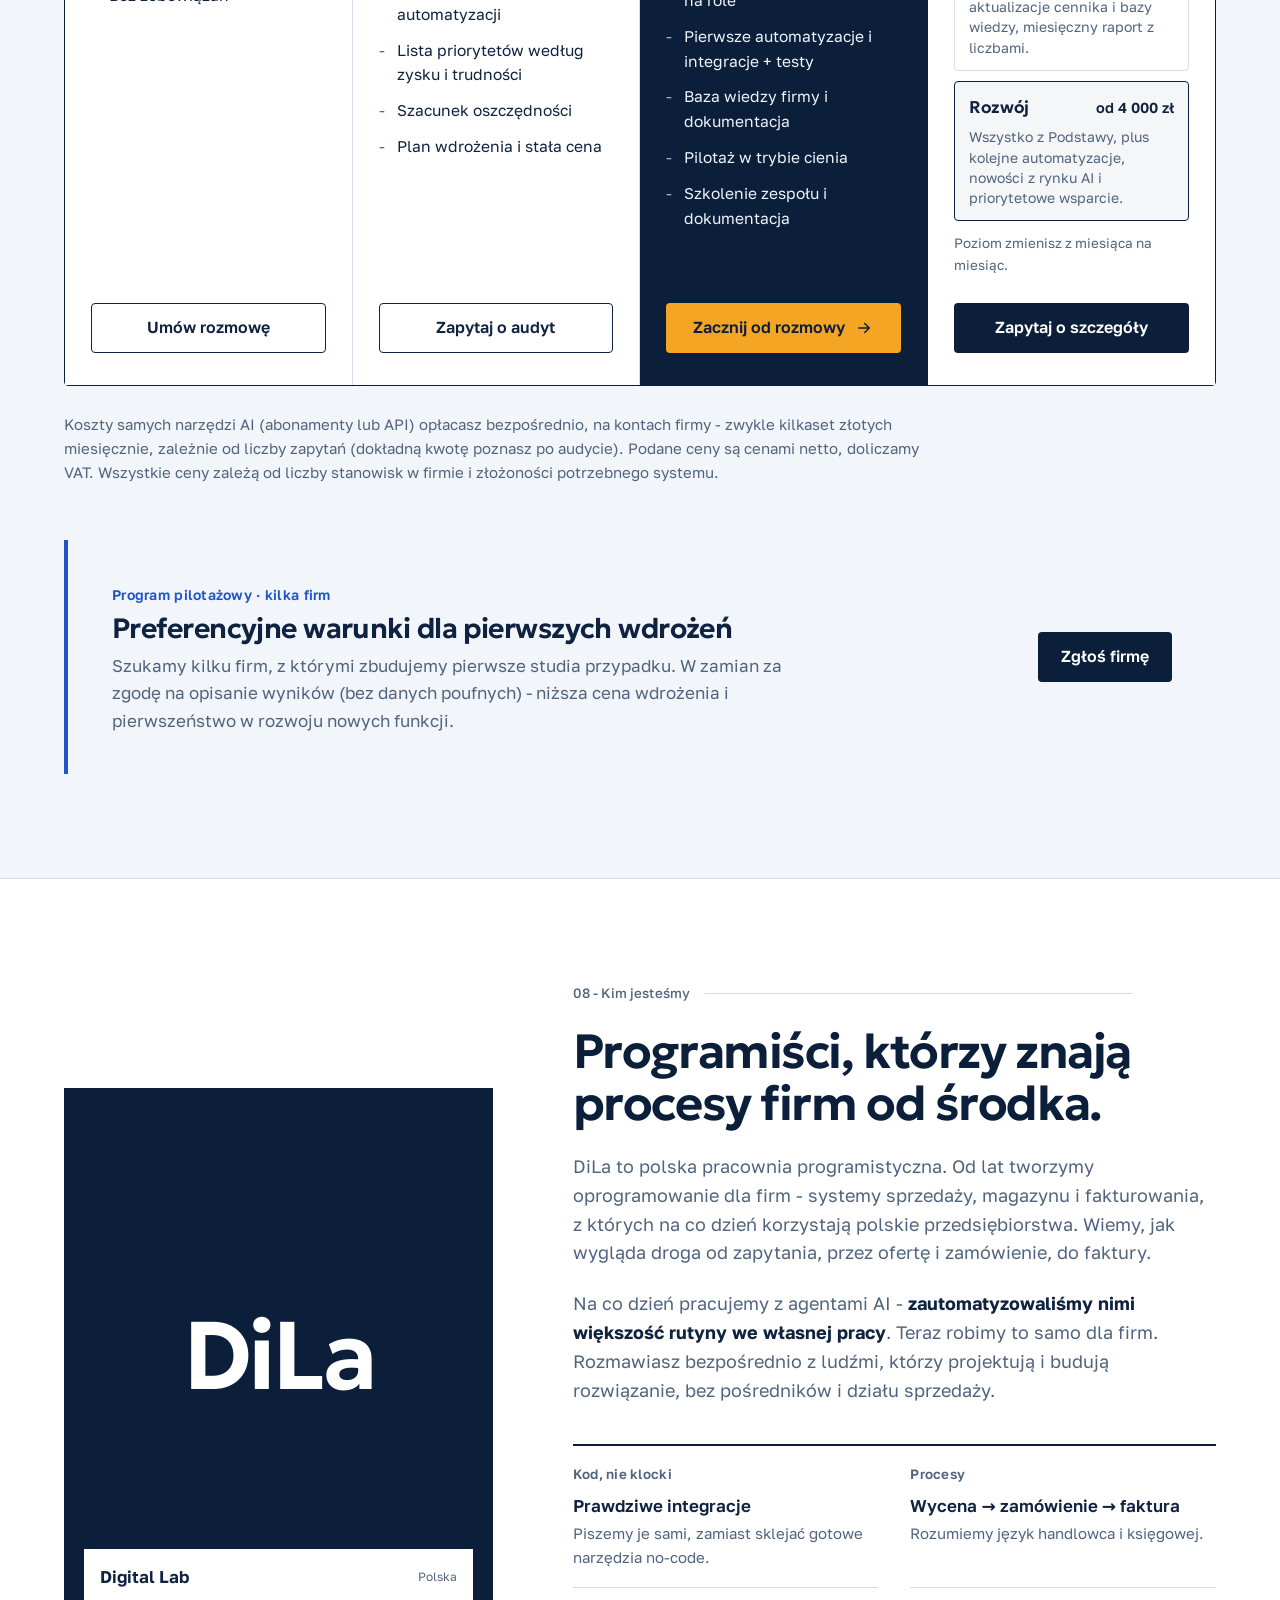
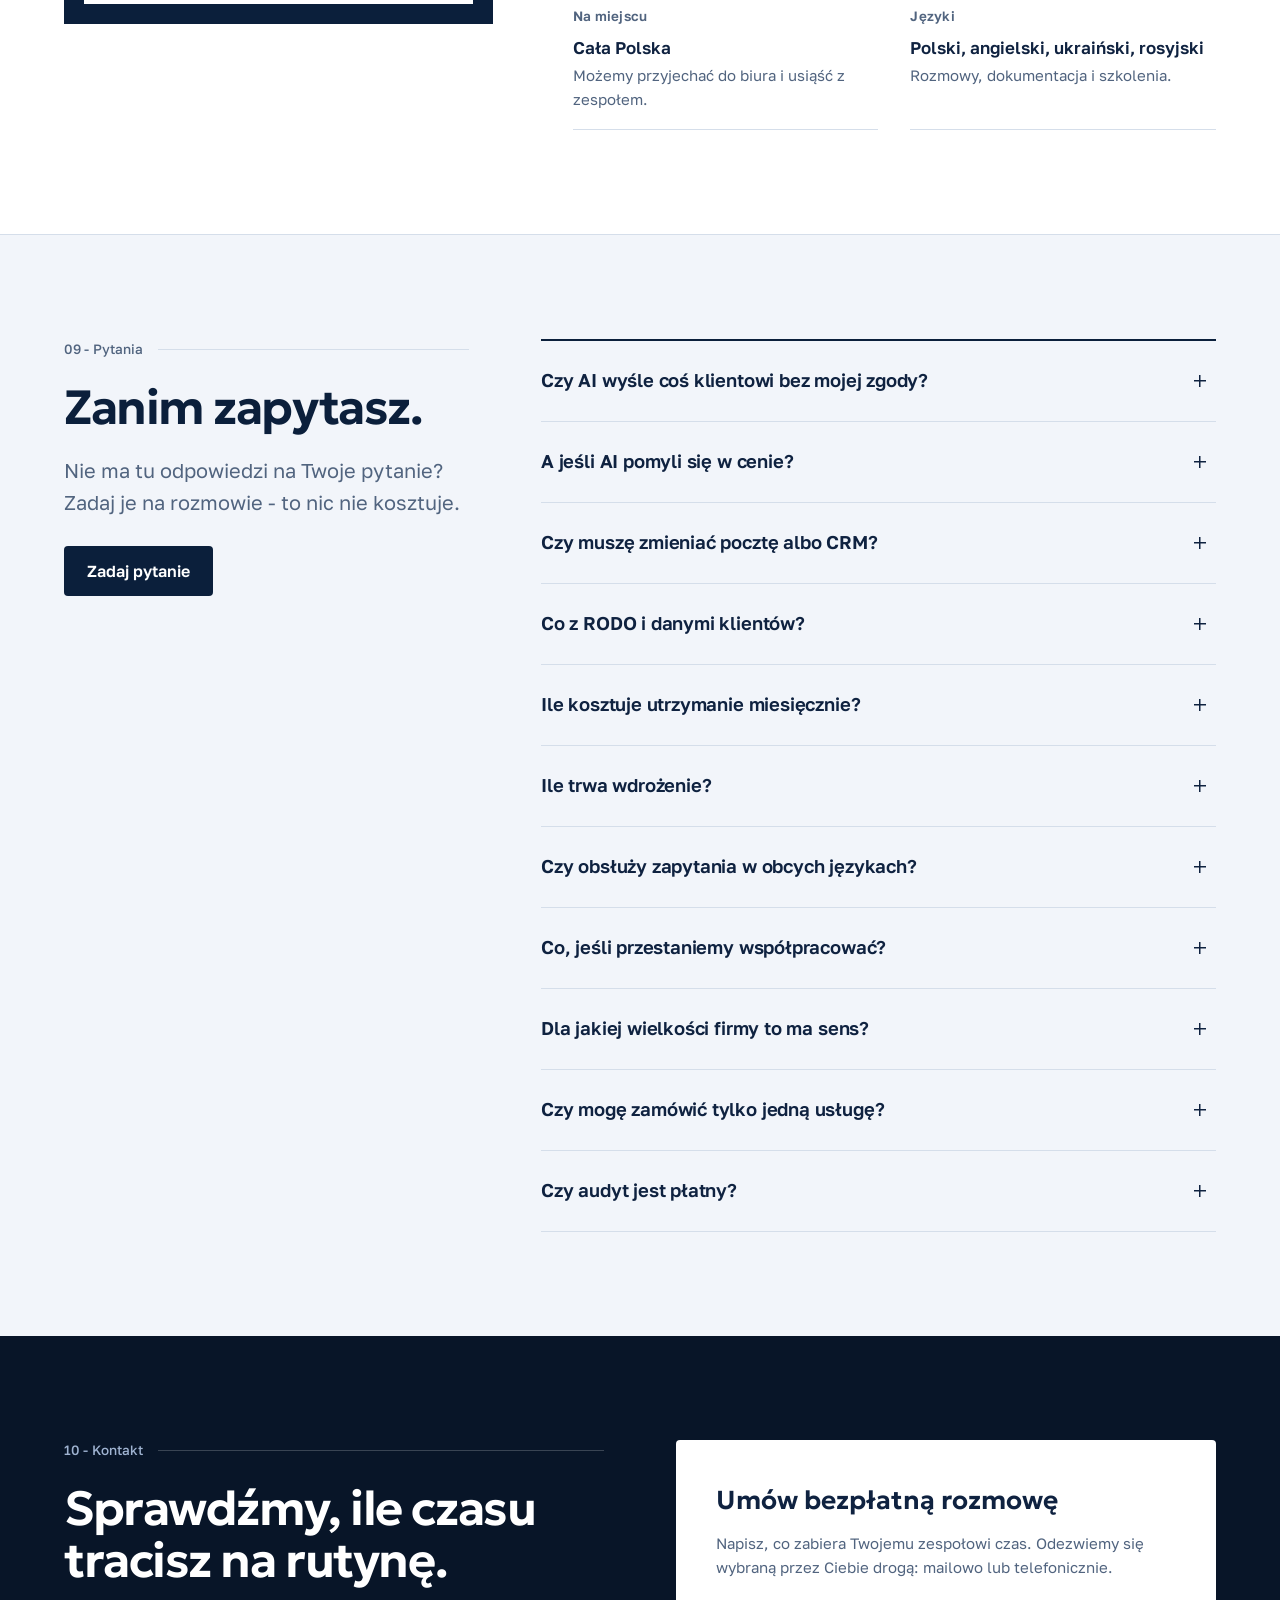
==== commit 6818ae25: "Pricing: drop 'start with Basic' sentence Co-Authored-By: Claude Sonnet 5.5 <noreply@anthropic.com>" ====
--- a/index.html
+++ b/index.html
@@ -795,7 +795,7 @@
             <div class="tier__head"><b data-i18n="pz.t2n">Rozwój</b><span class="tier__price"><span data-i18n="pz.from">od</span> 4&nbsp;000&nbsp;zł</span></div>
             <p class="tier__d" data-i18n="pz.t2d">Wszystko z Podstawy, plus kolejne automatyzacje, nowości z rynku AI i priorytetowe wsparcie.</p>
           </div>
-          <p class="tier__s" data-i18n="pz.ts">Zaczynasz od Podstawy. Poziom zmienisz z miesiąca na miesiąc.</p>
+          <p class="tier__s" data-i18n="pz.ts">Poziom zmienisz z miesiąca na miesiąc.</p>
         </div>
         <a class="btn btn--ink btn--block" href="#kontakt" data-i18n="pz.3cta">Zapytaj o szczegóły</a>
       </article>
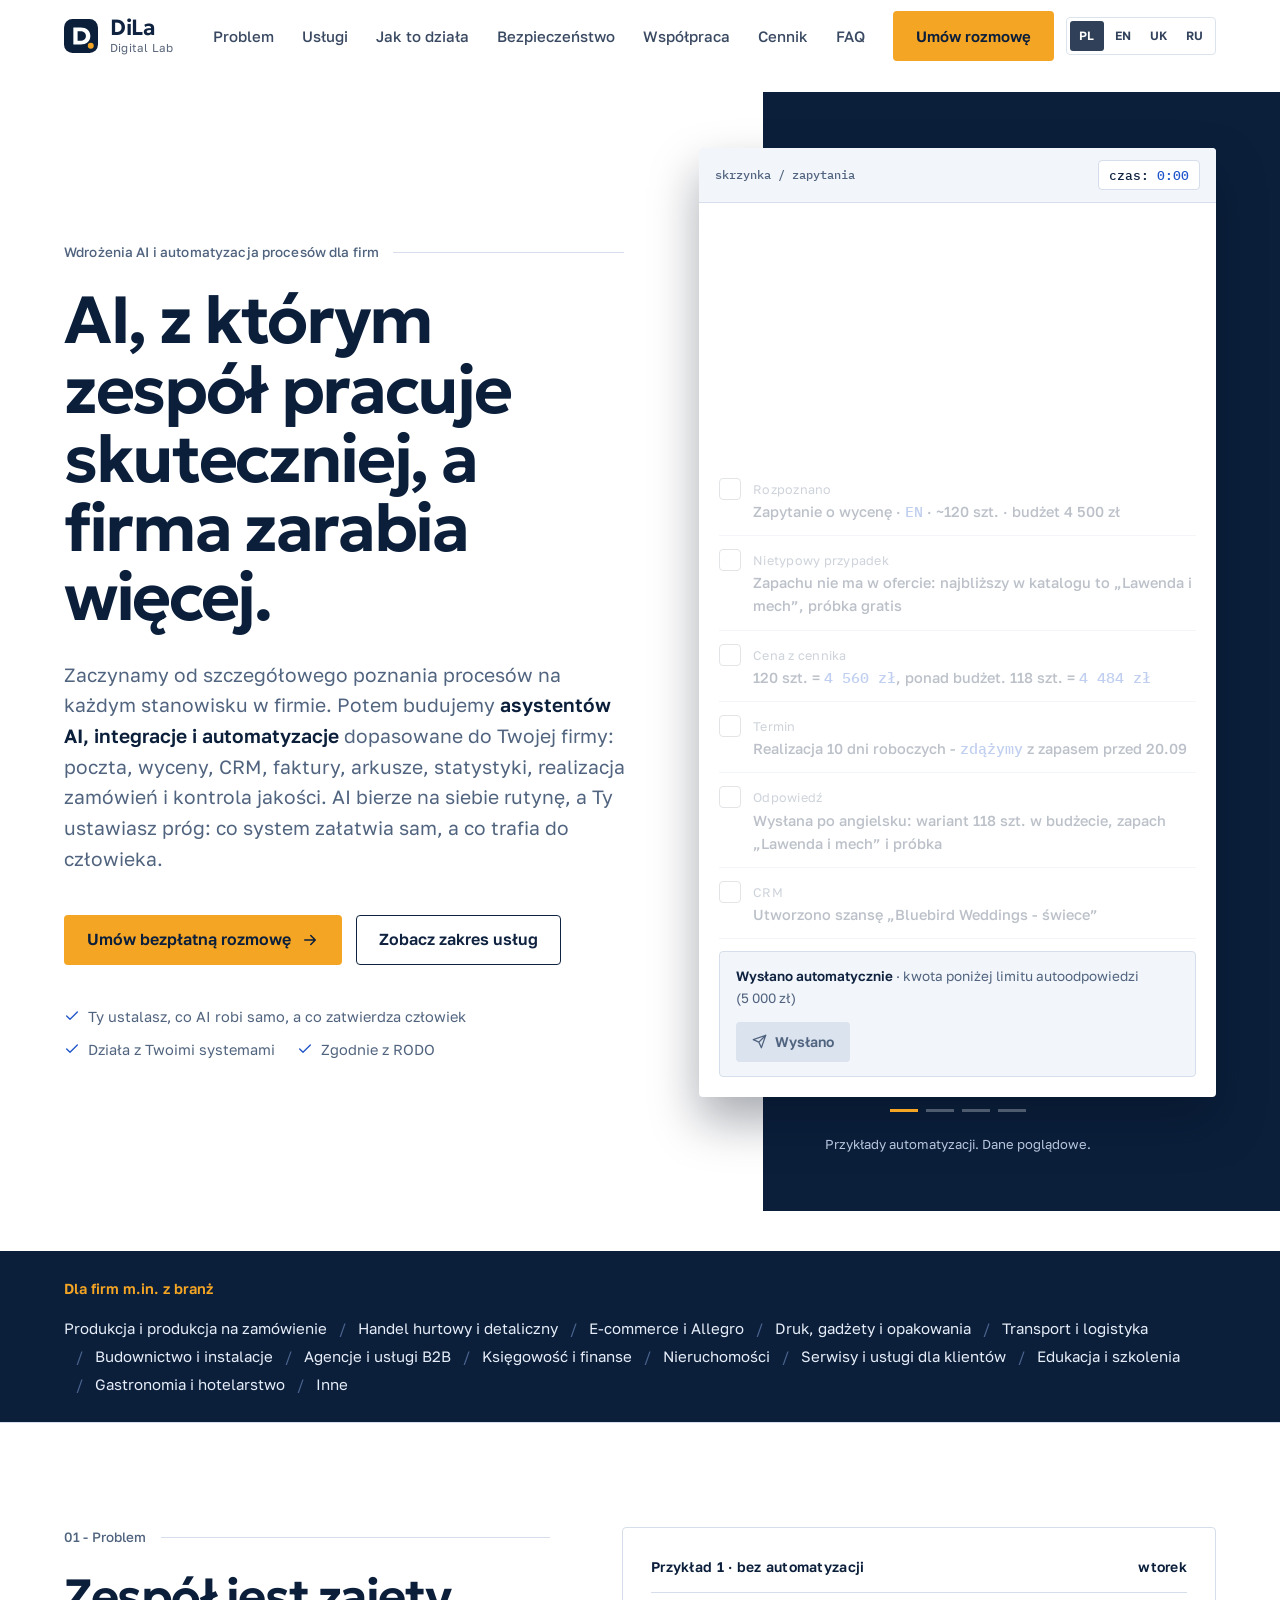
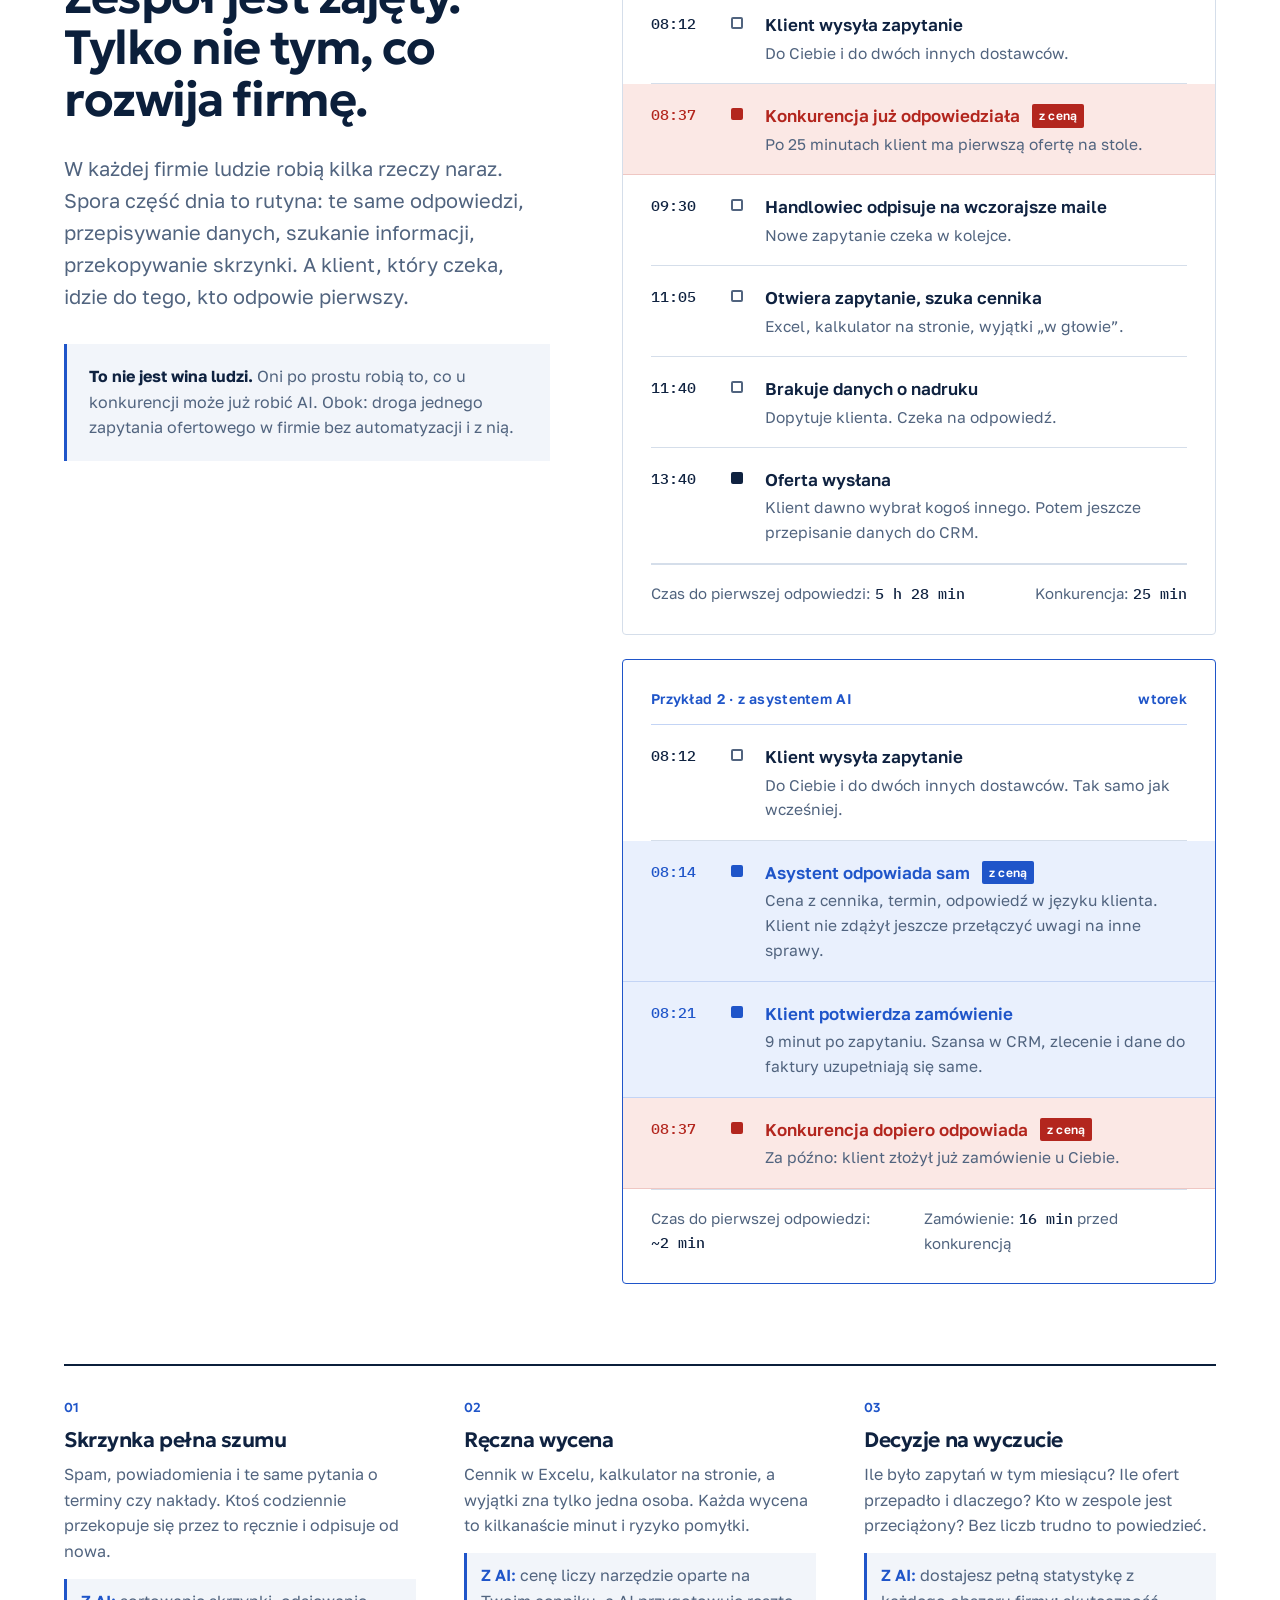
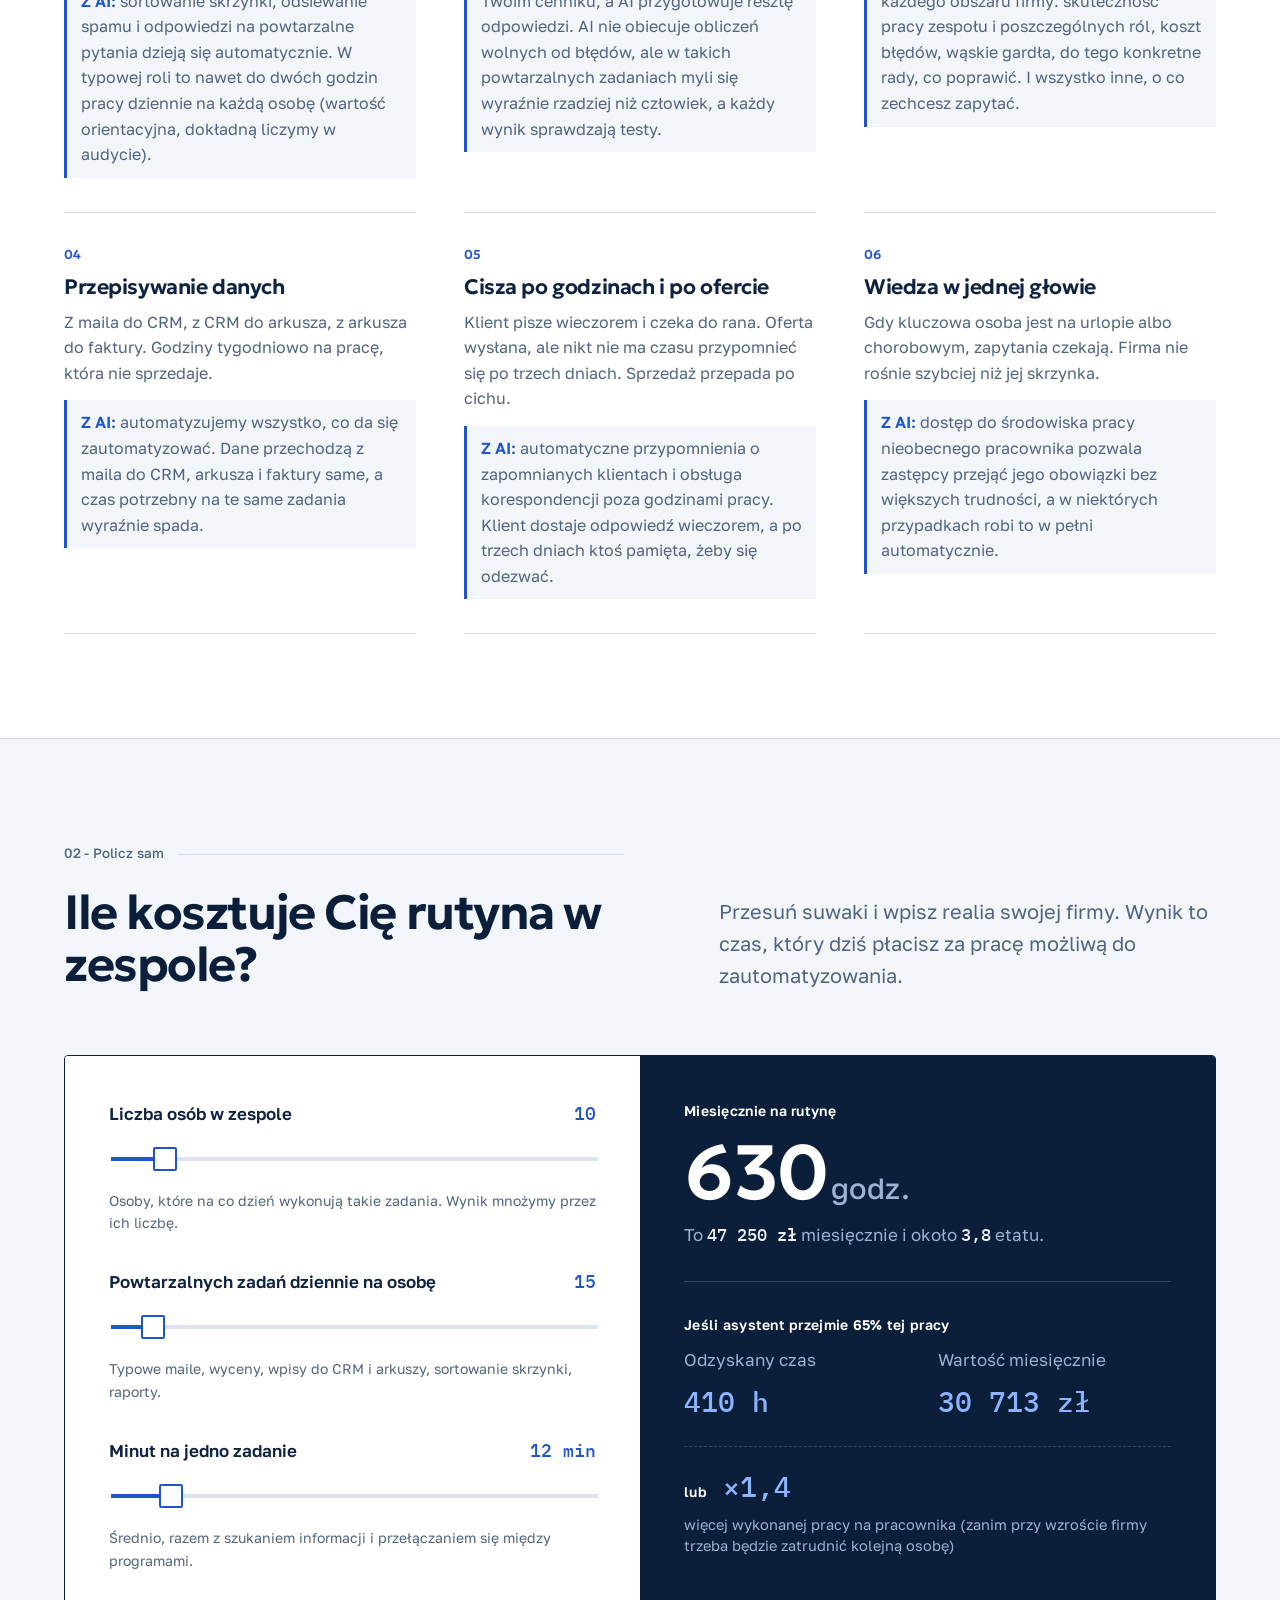
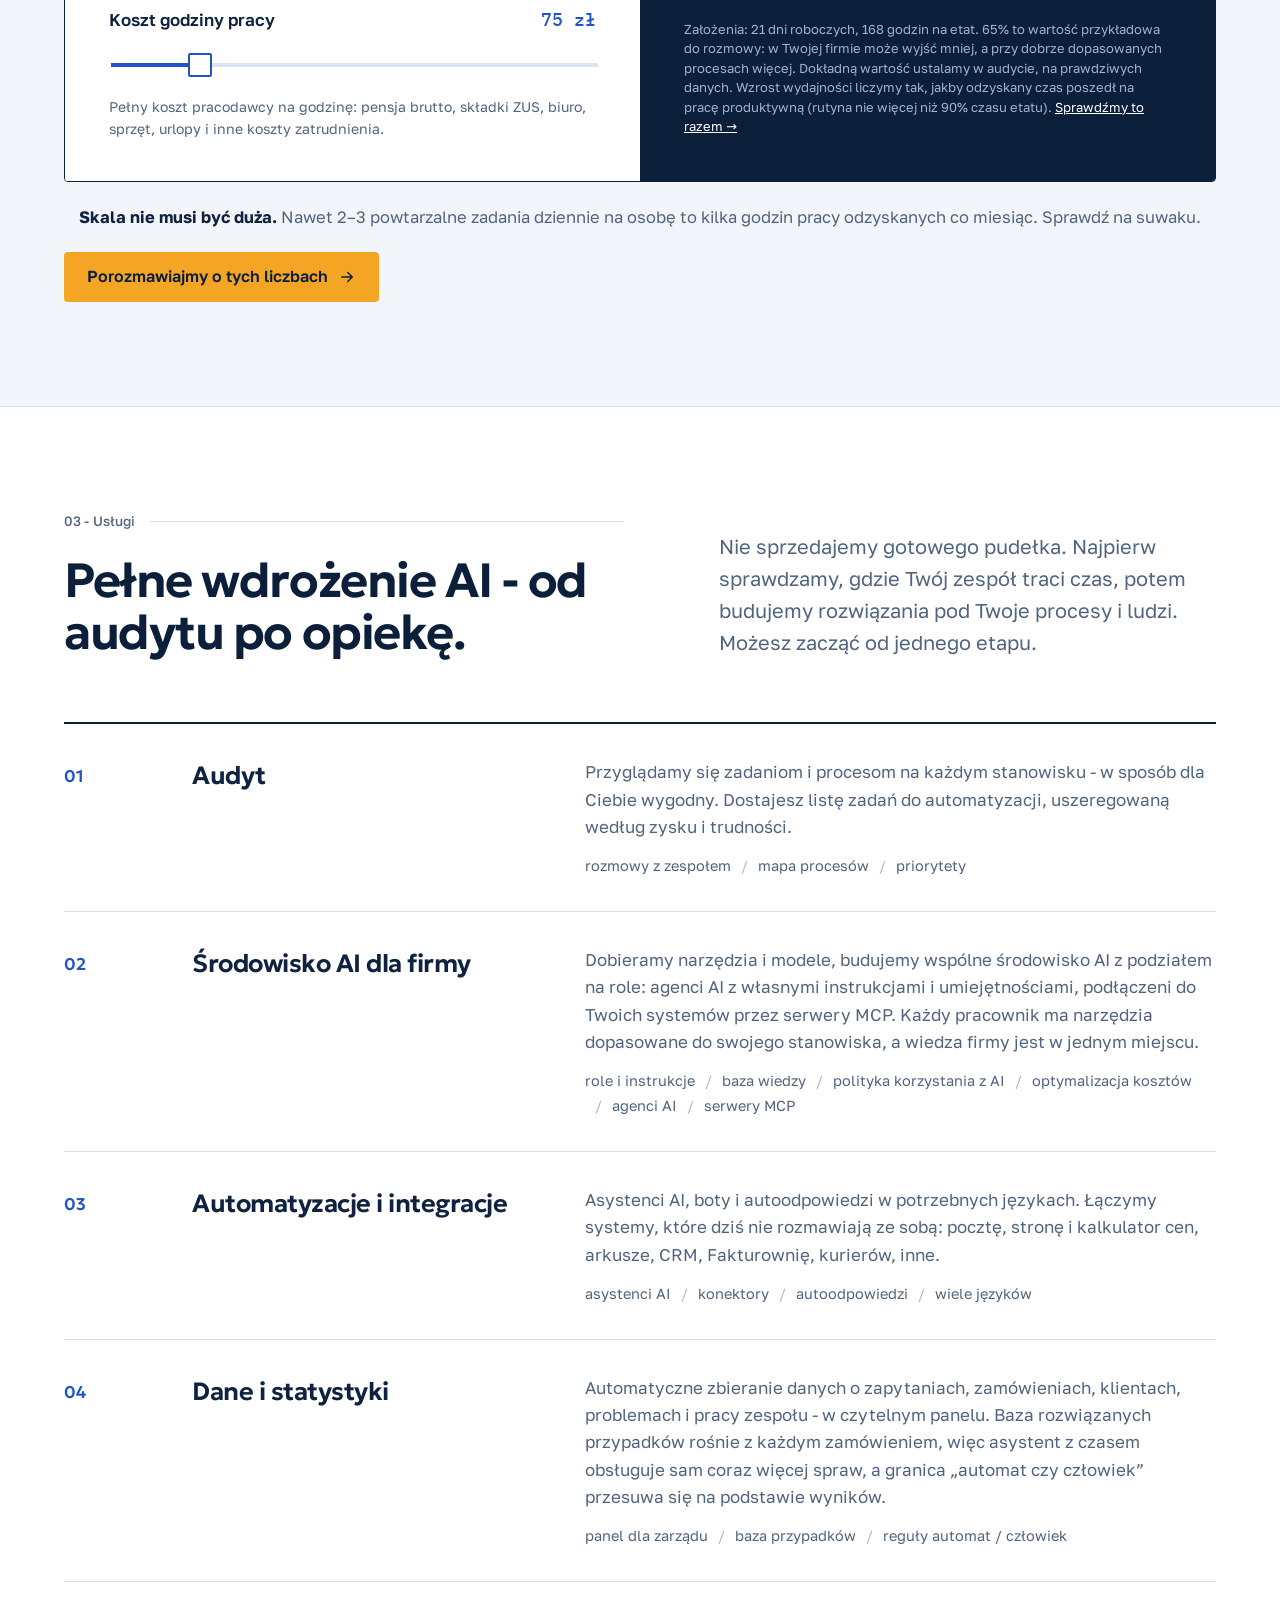
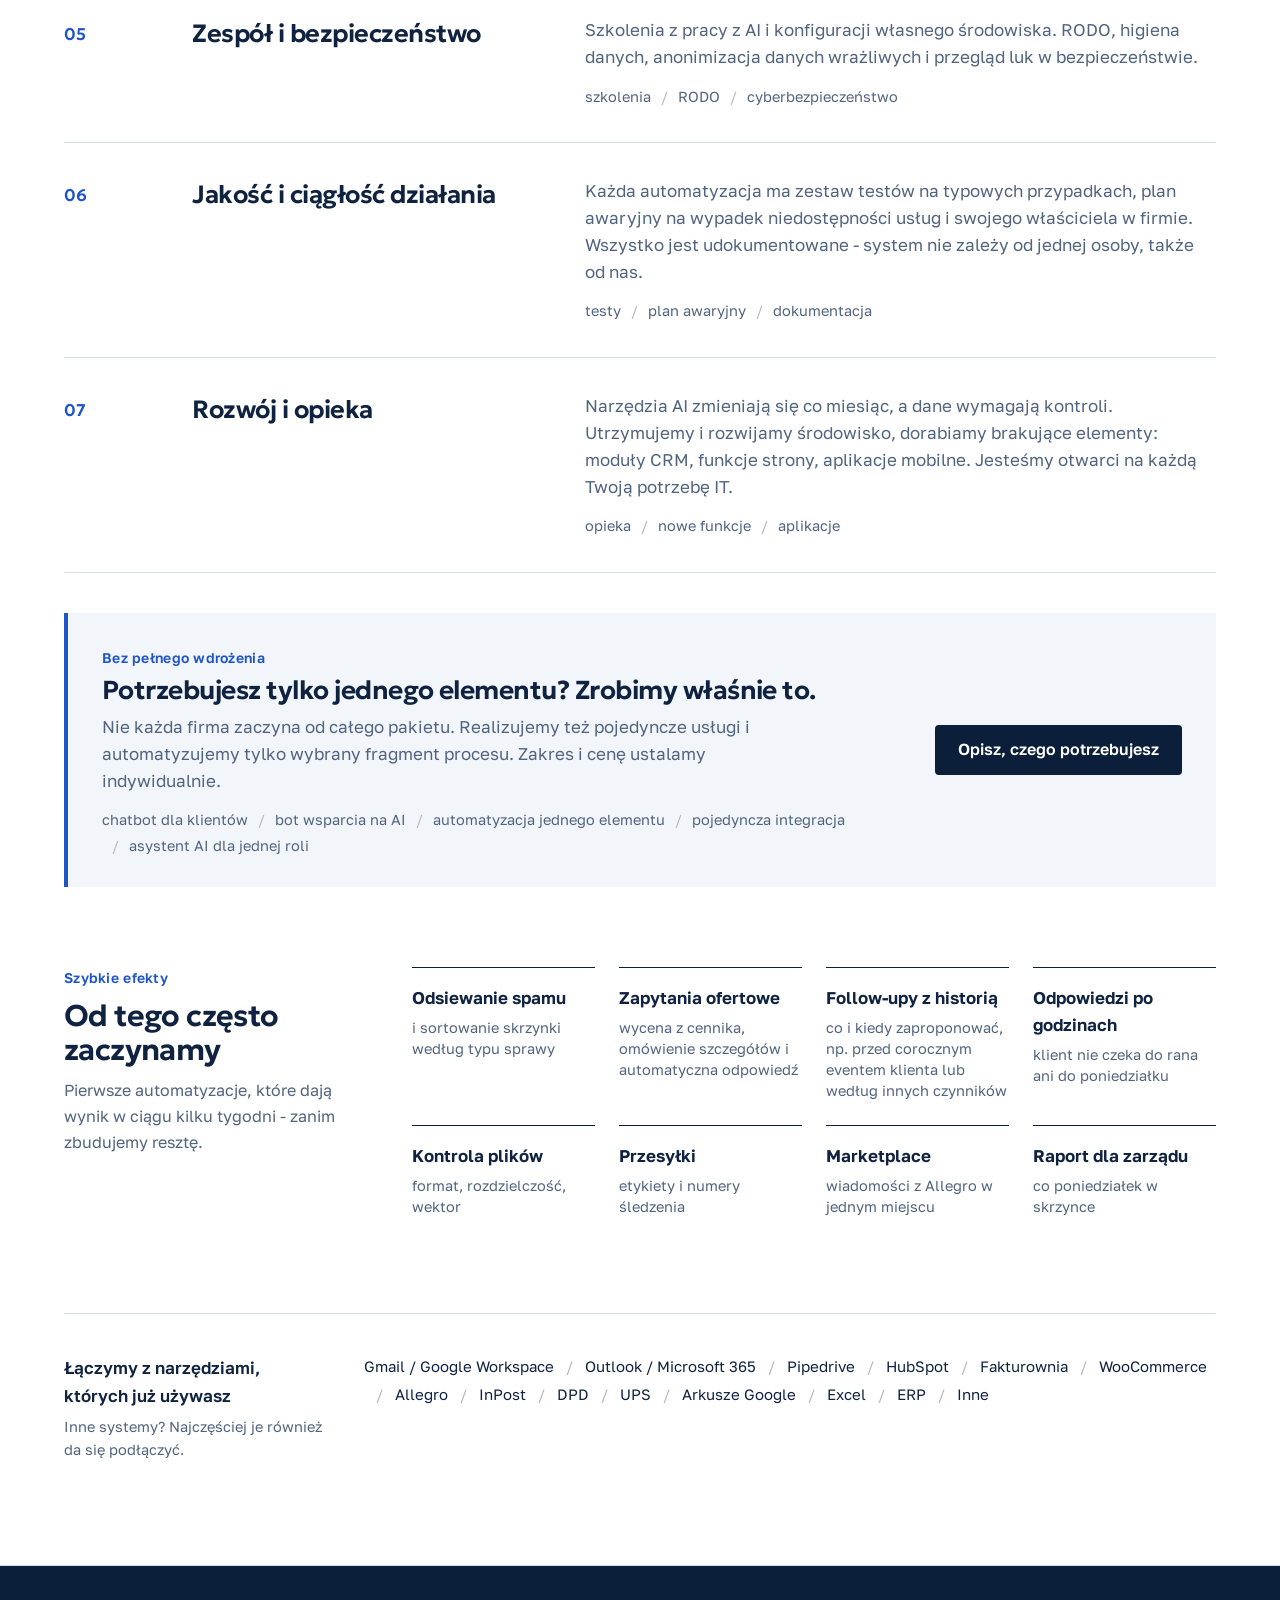
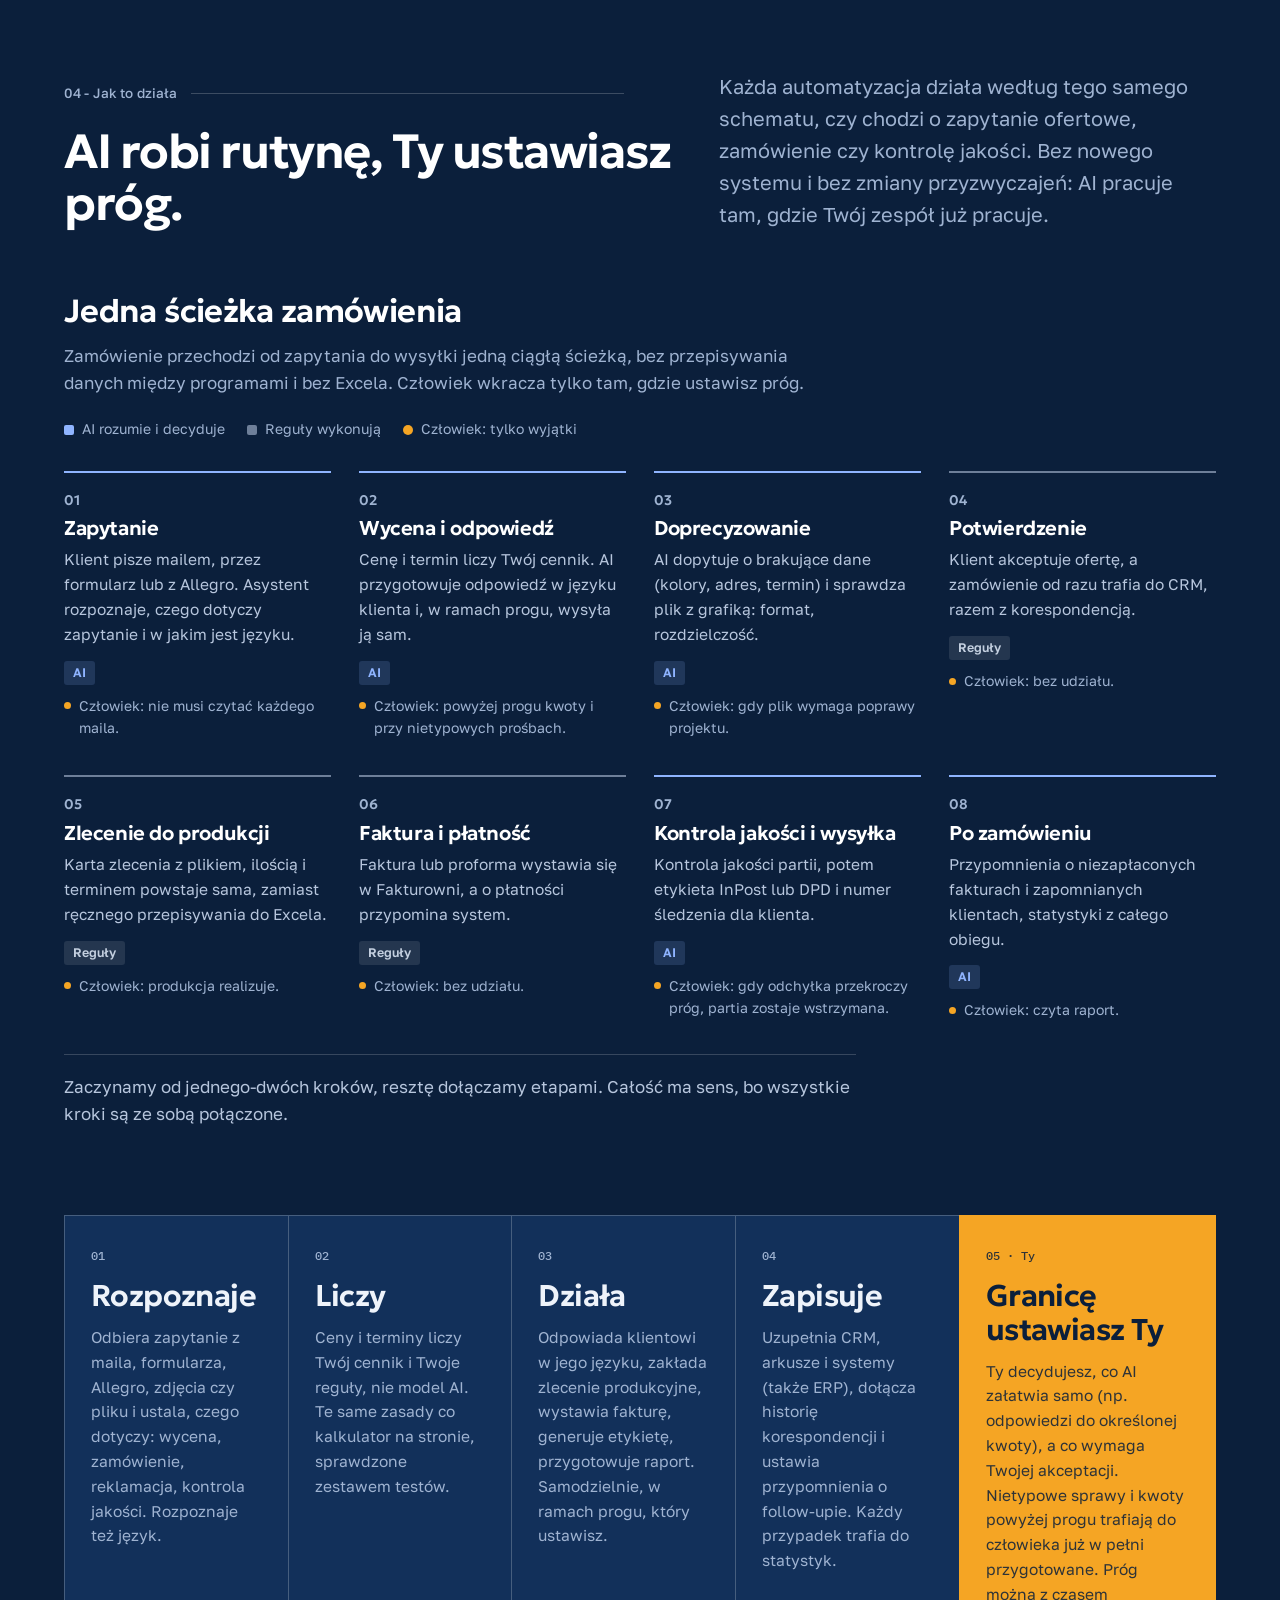
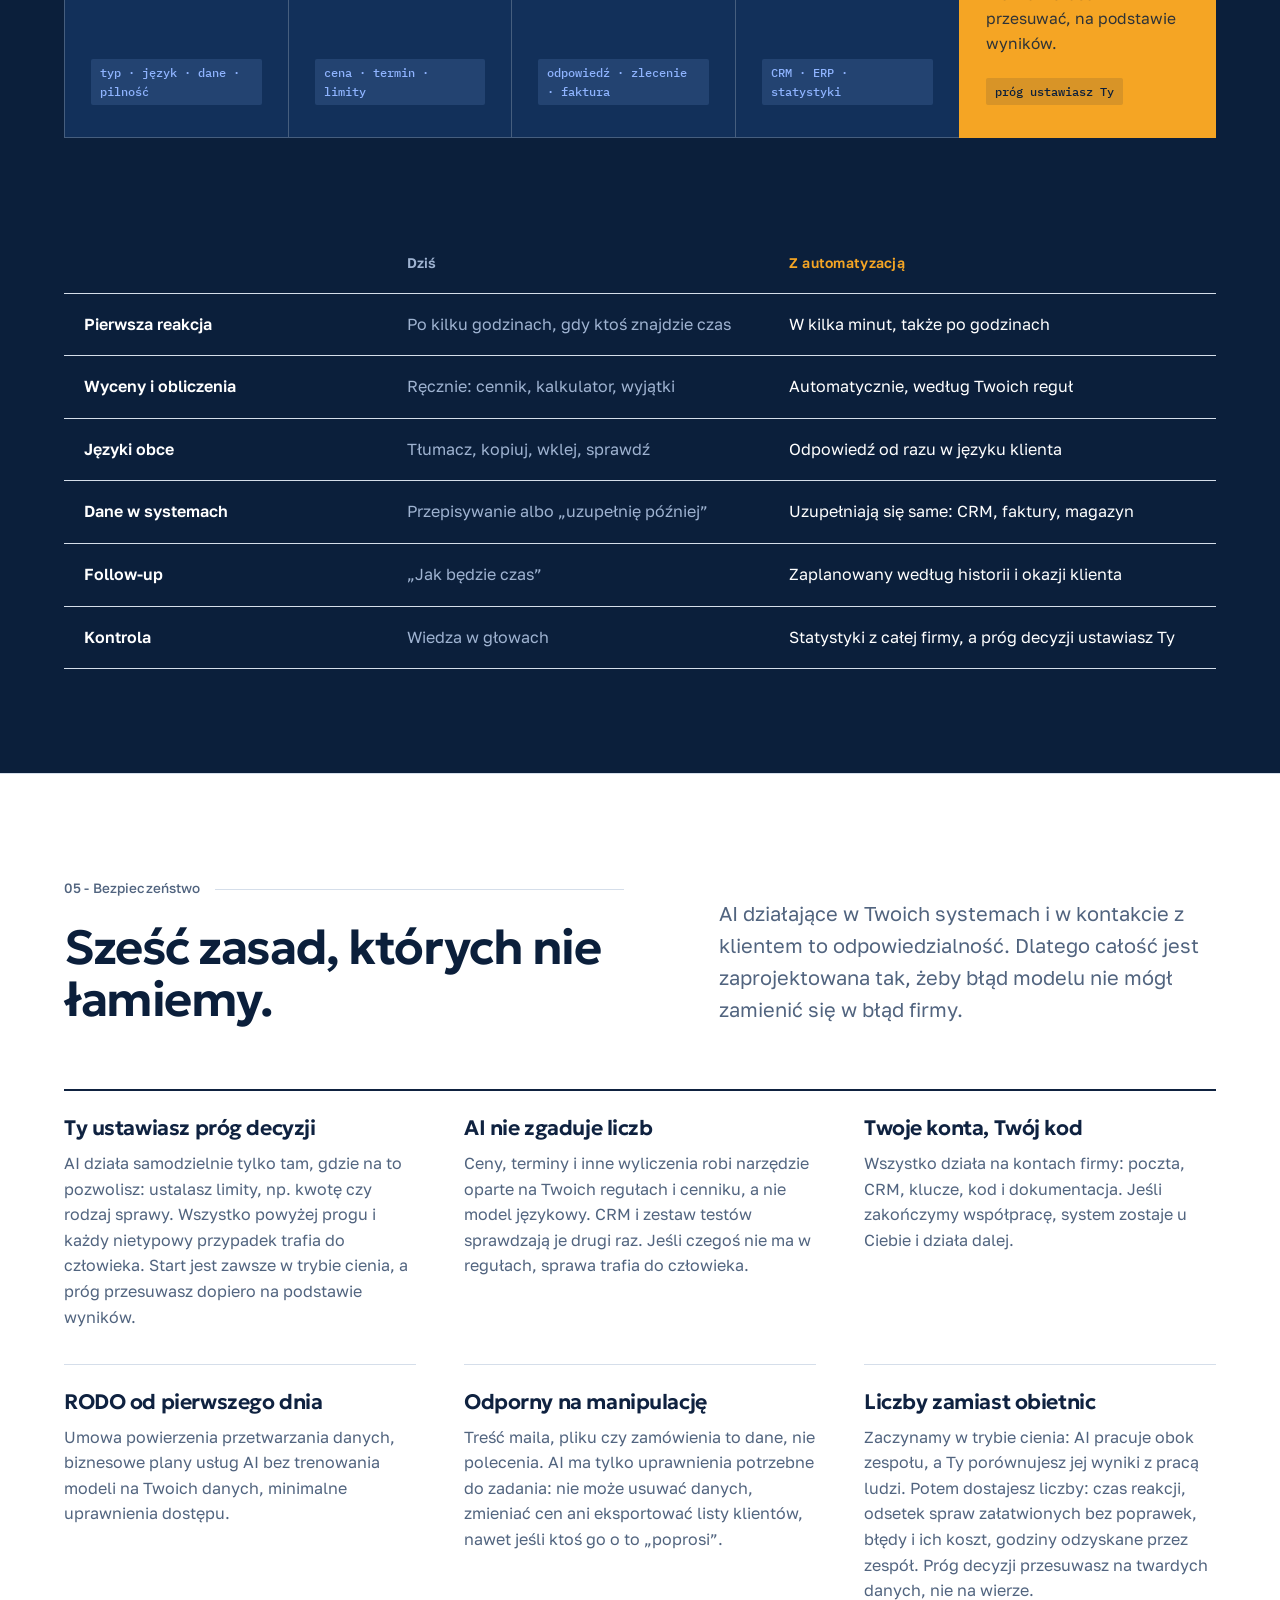
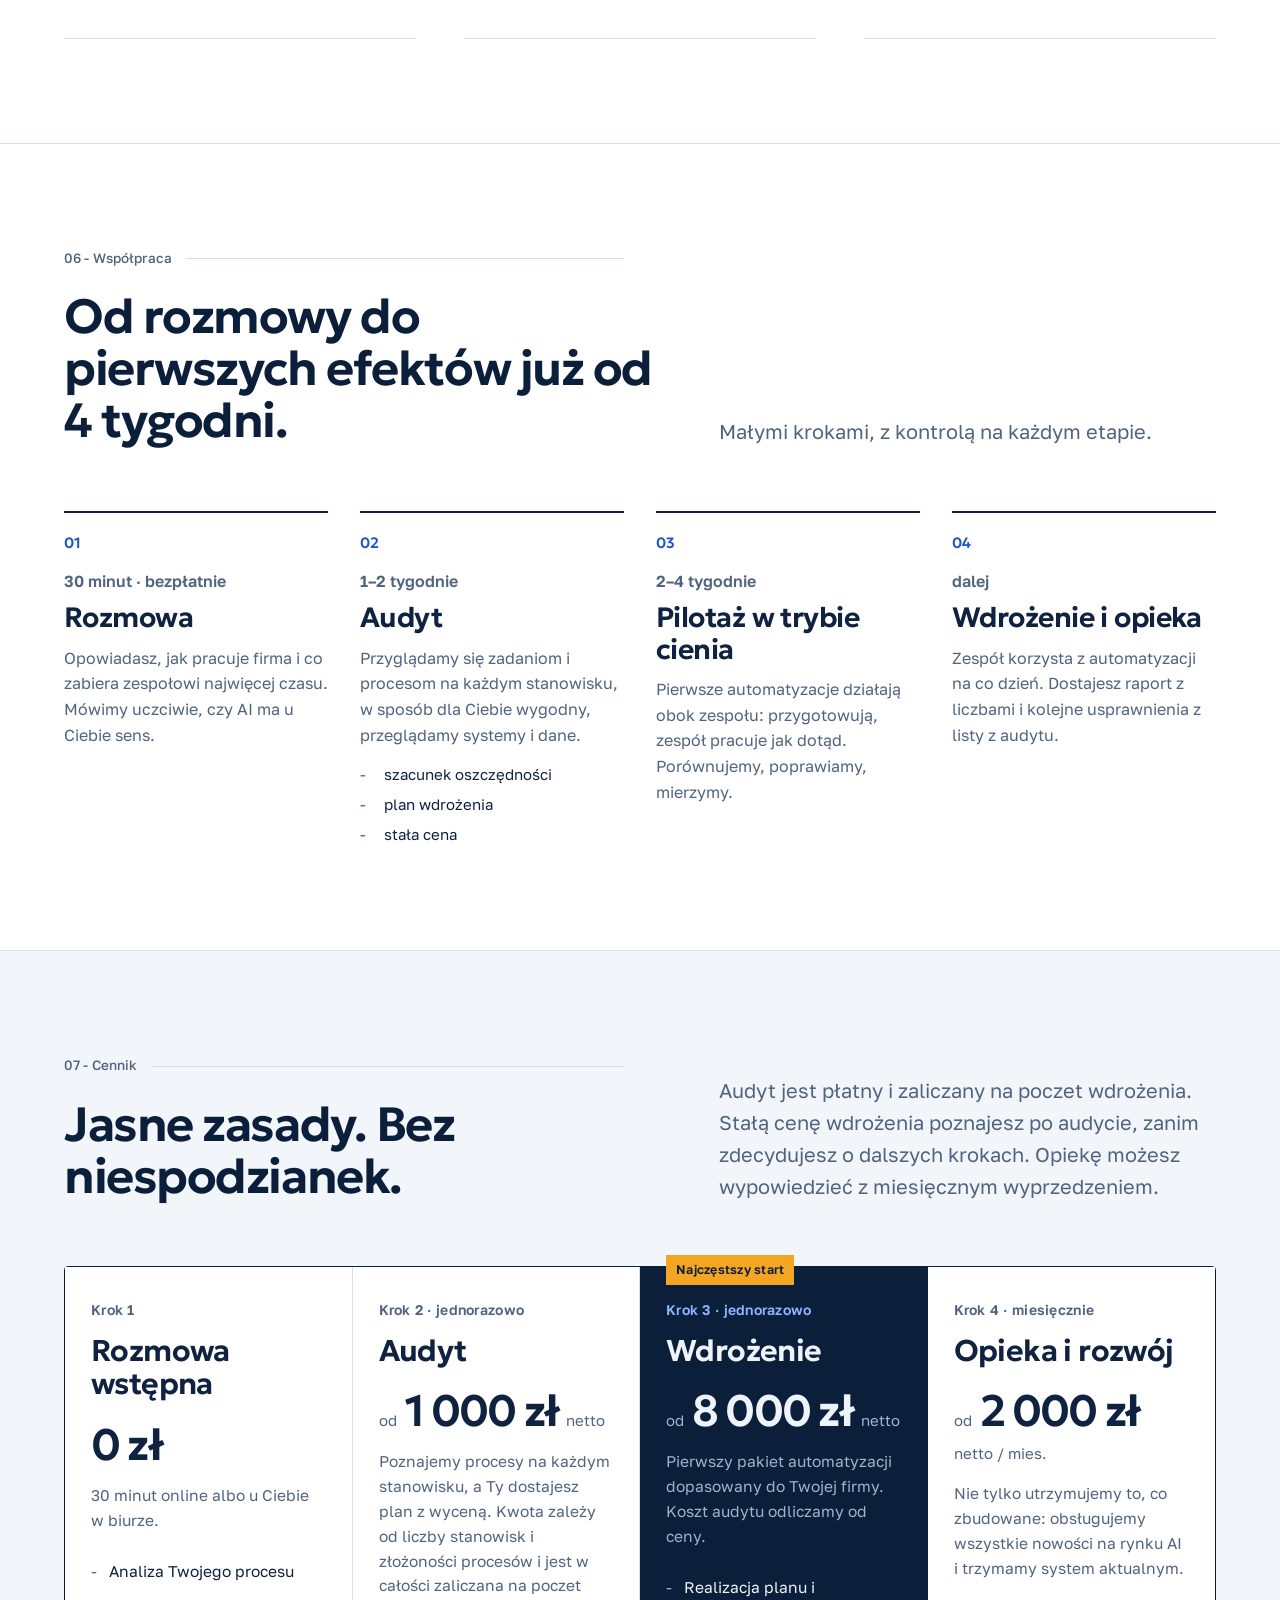
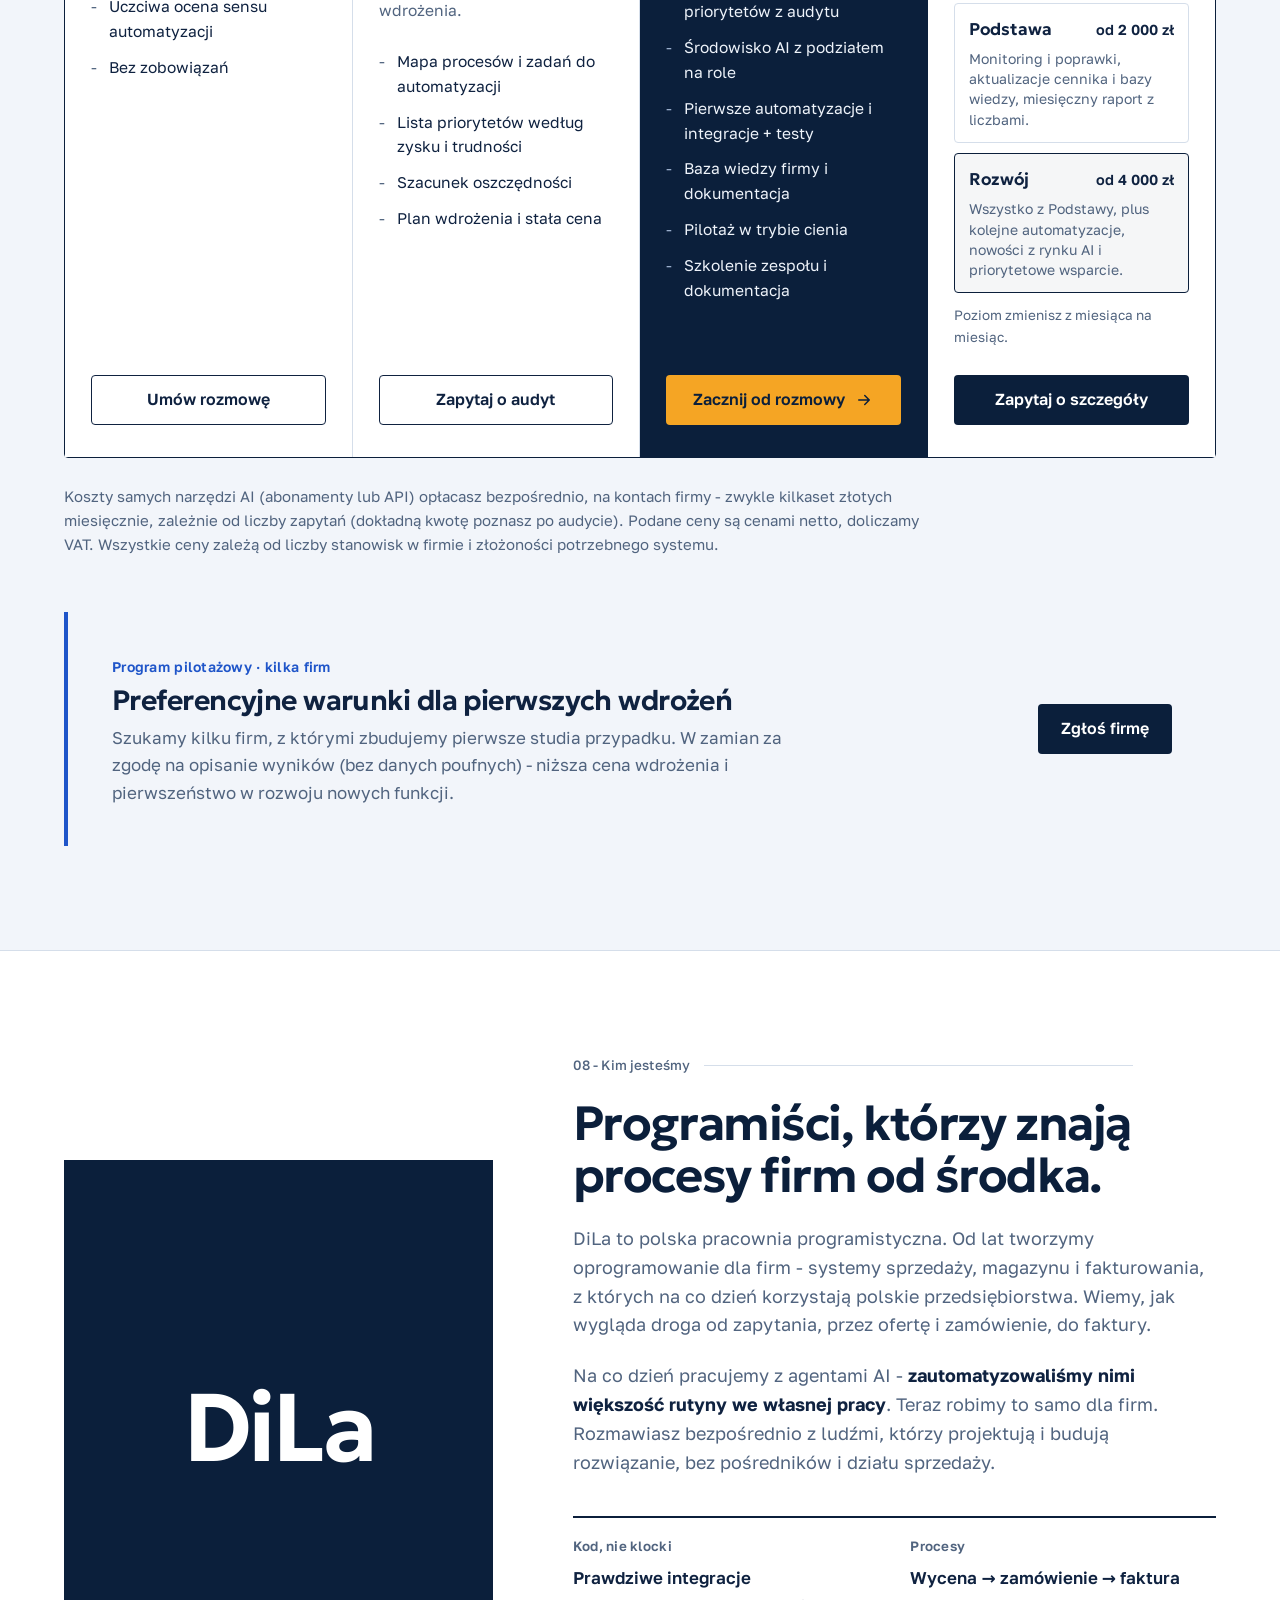
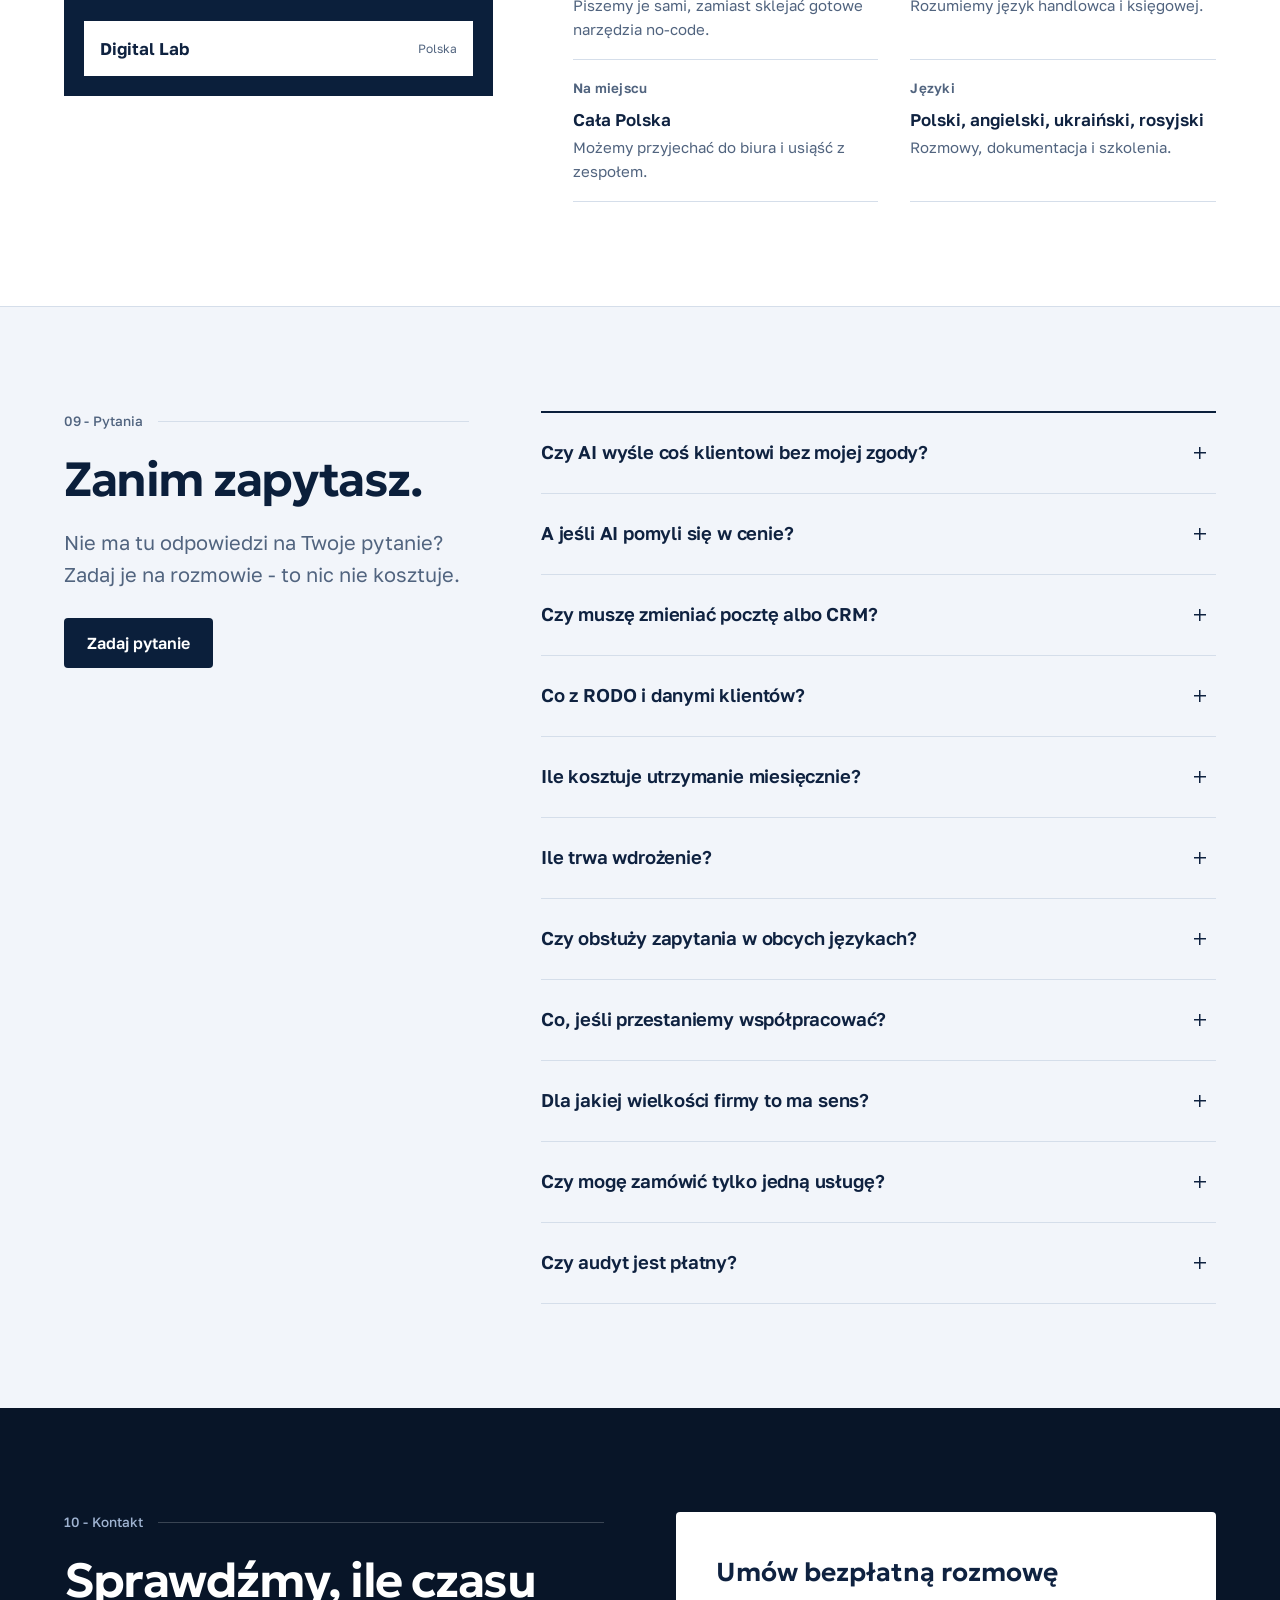
==== commit 27e1a8b1: "Calculator: CTA after results with prefilled form message Co-Authored-By: Claude Sonnet 5.5 <noreply" ====
--- a/index.html
+++ b/index.html
@@ -398,6 +398,7 @@
       </div>
     </div>
     <p class="calc__note reveal" data-i18n="calc.note"><b>Skala nie musi być duża.</b> Nawet 2–3 powtarzalne zadania dziennie na osobę to kilka godzin pracy odzyskanych co miesiąc. Sprawdź na suwaku.</p>
+    <p class="calc__cta reveal"><a class="btn" href="#kontakt" id="calc-cta"><span data-i18n="calc.cta">Porozmawiajmy o tych liczbach</span> <svg aria-hidden="true"><use href="#i-arrow"/></svg></a></p>
   </div>
 </section>
 
--- a/assets/css/design.css
+++ b/assets/css/design.css
@@ -583,3 +583,4 @@
 .tier__price { font-size: 14.5px; font-weight: 600; white-space: nowrap; }
 .tier__d { margin-top: 6px; font-size: 14px; color: var(--muted); line-height: 1.45; }
 .tier__s { font-size: 13.5px; color: var(--muted); margin-top: 2px; }
+.calc__cta { margin-top: 22px; }
